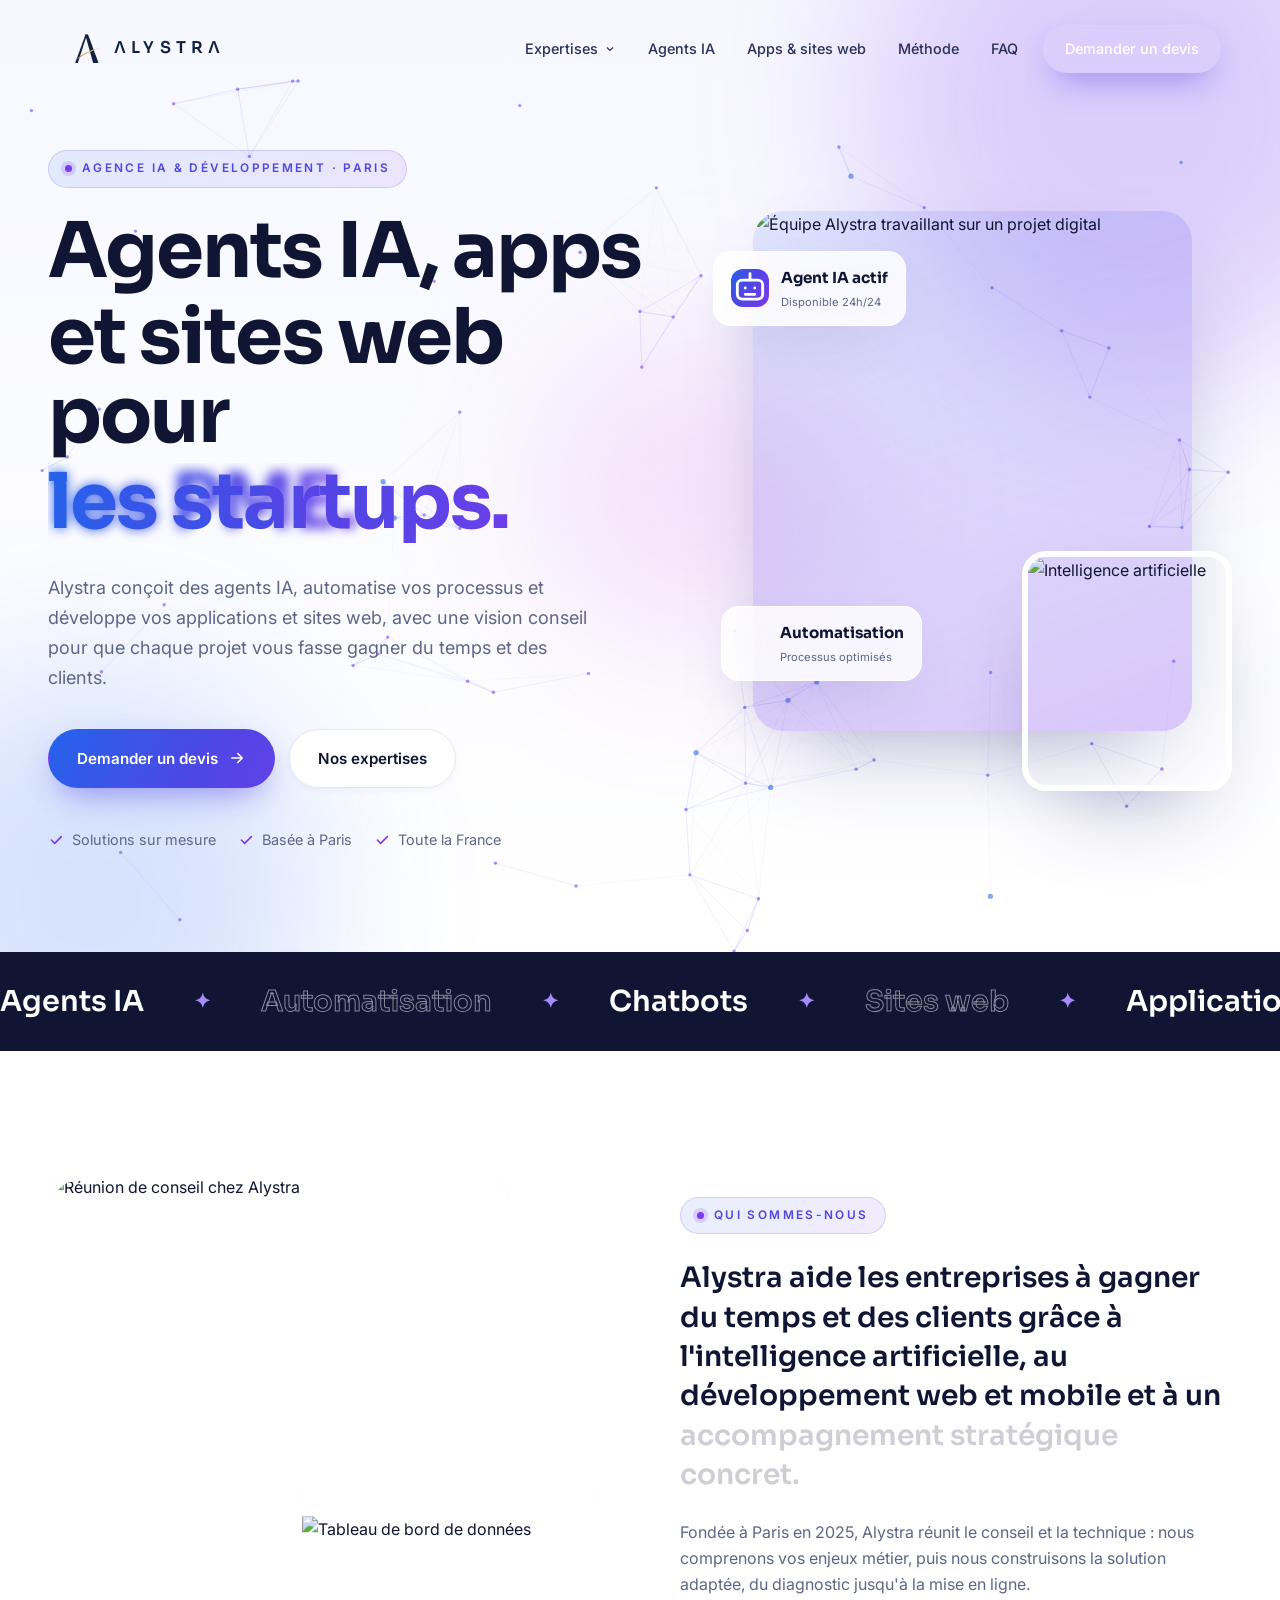
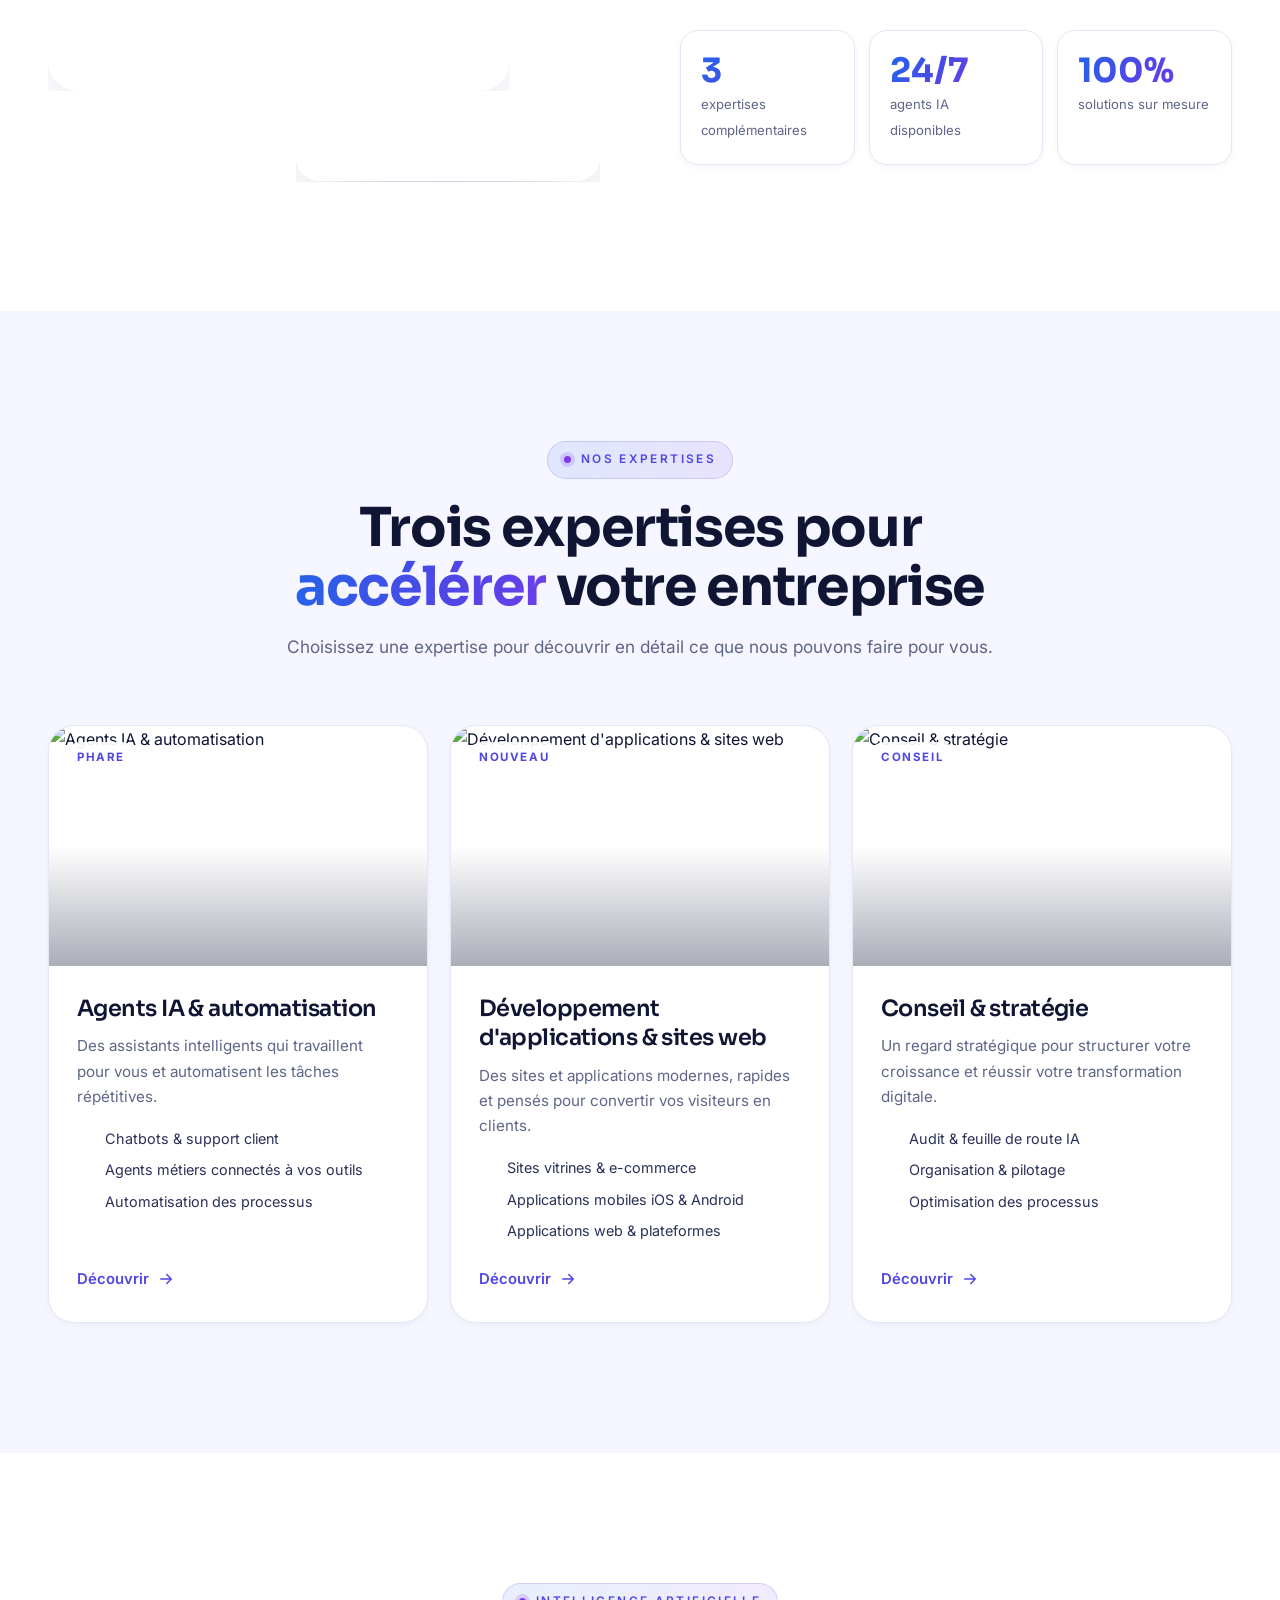
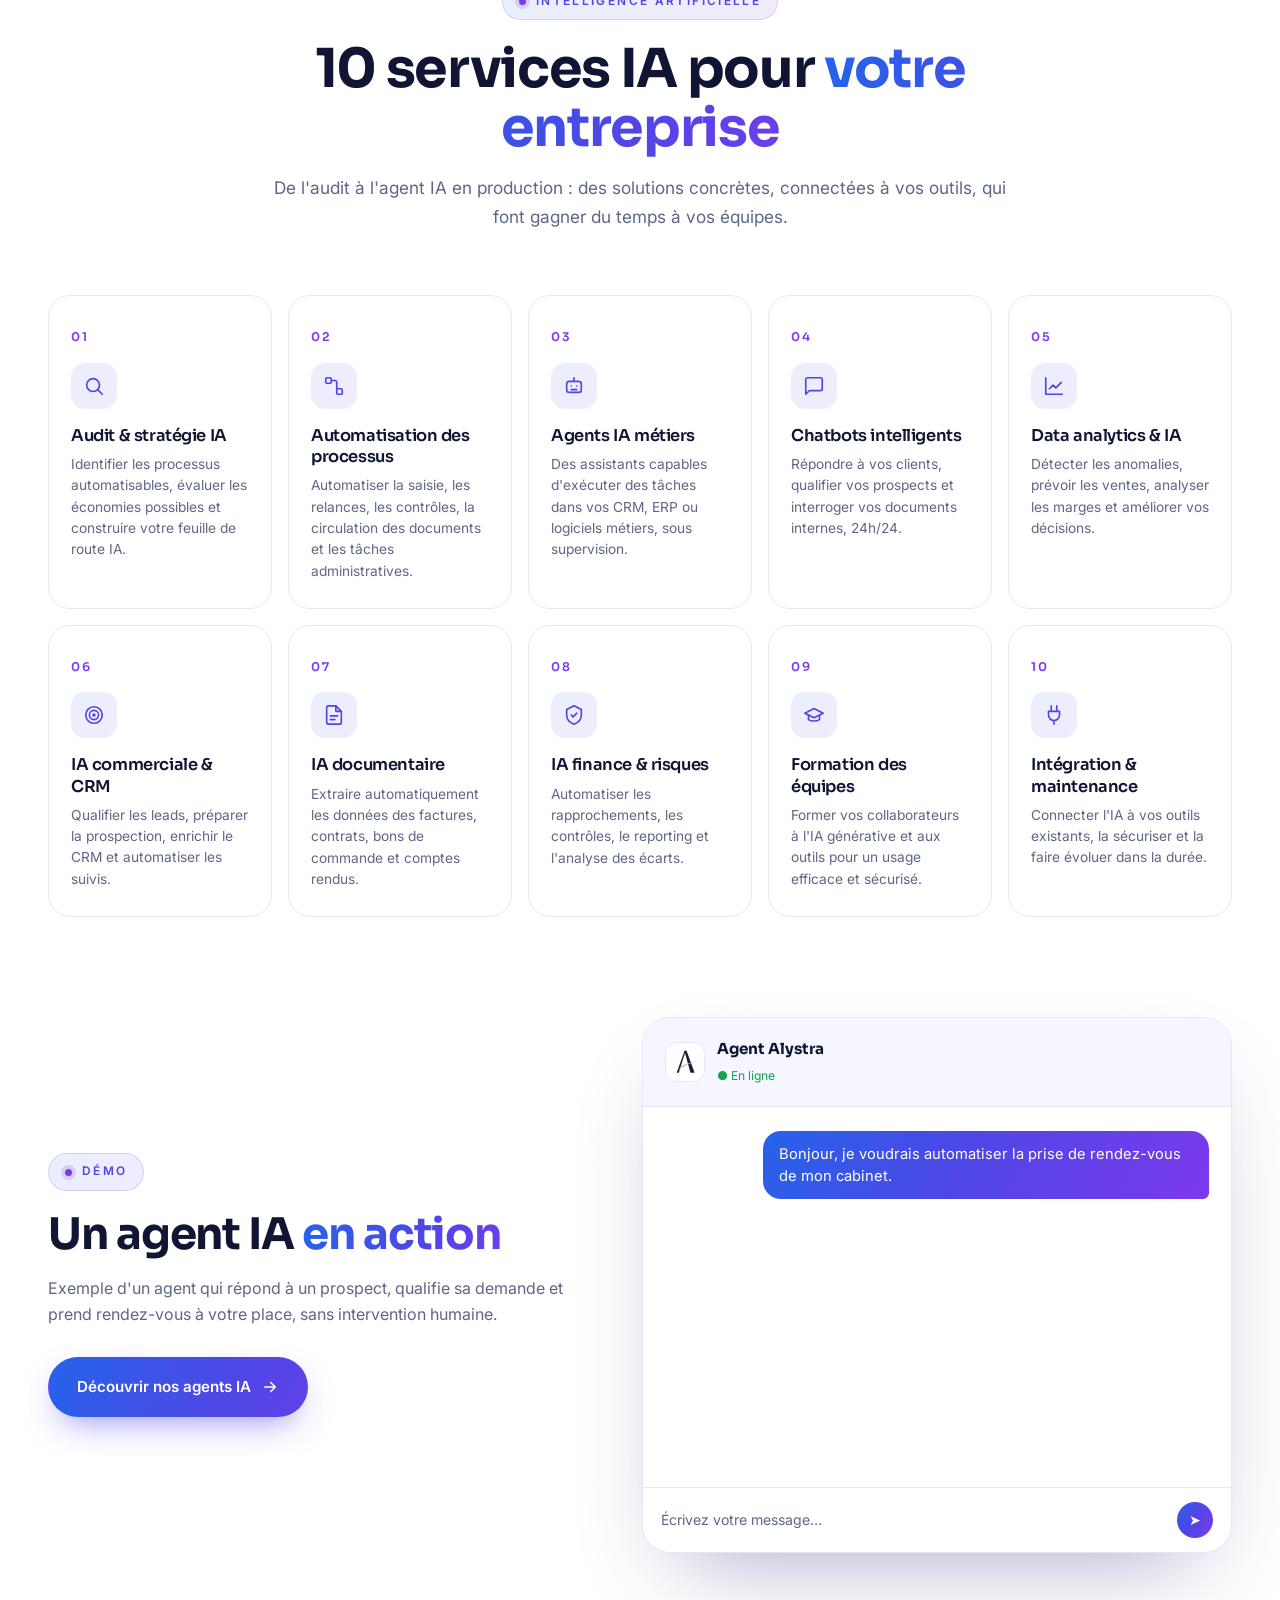
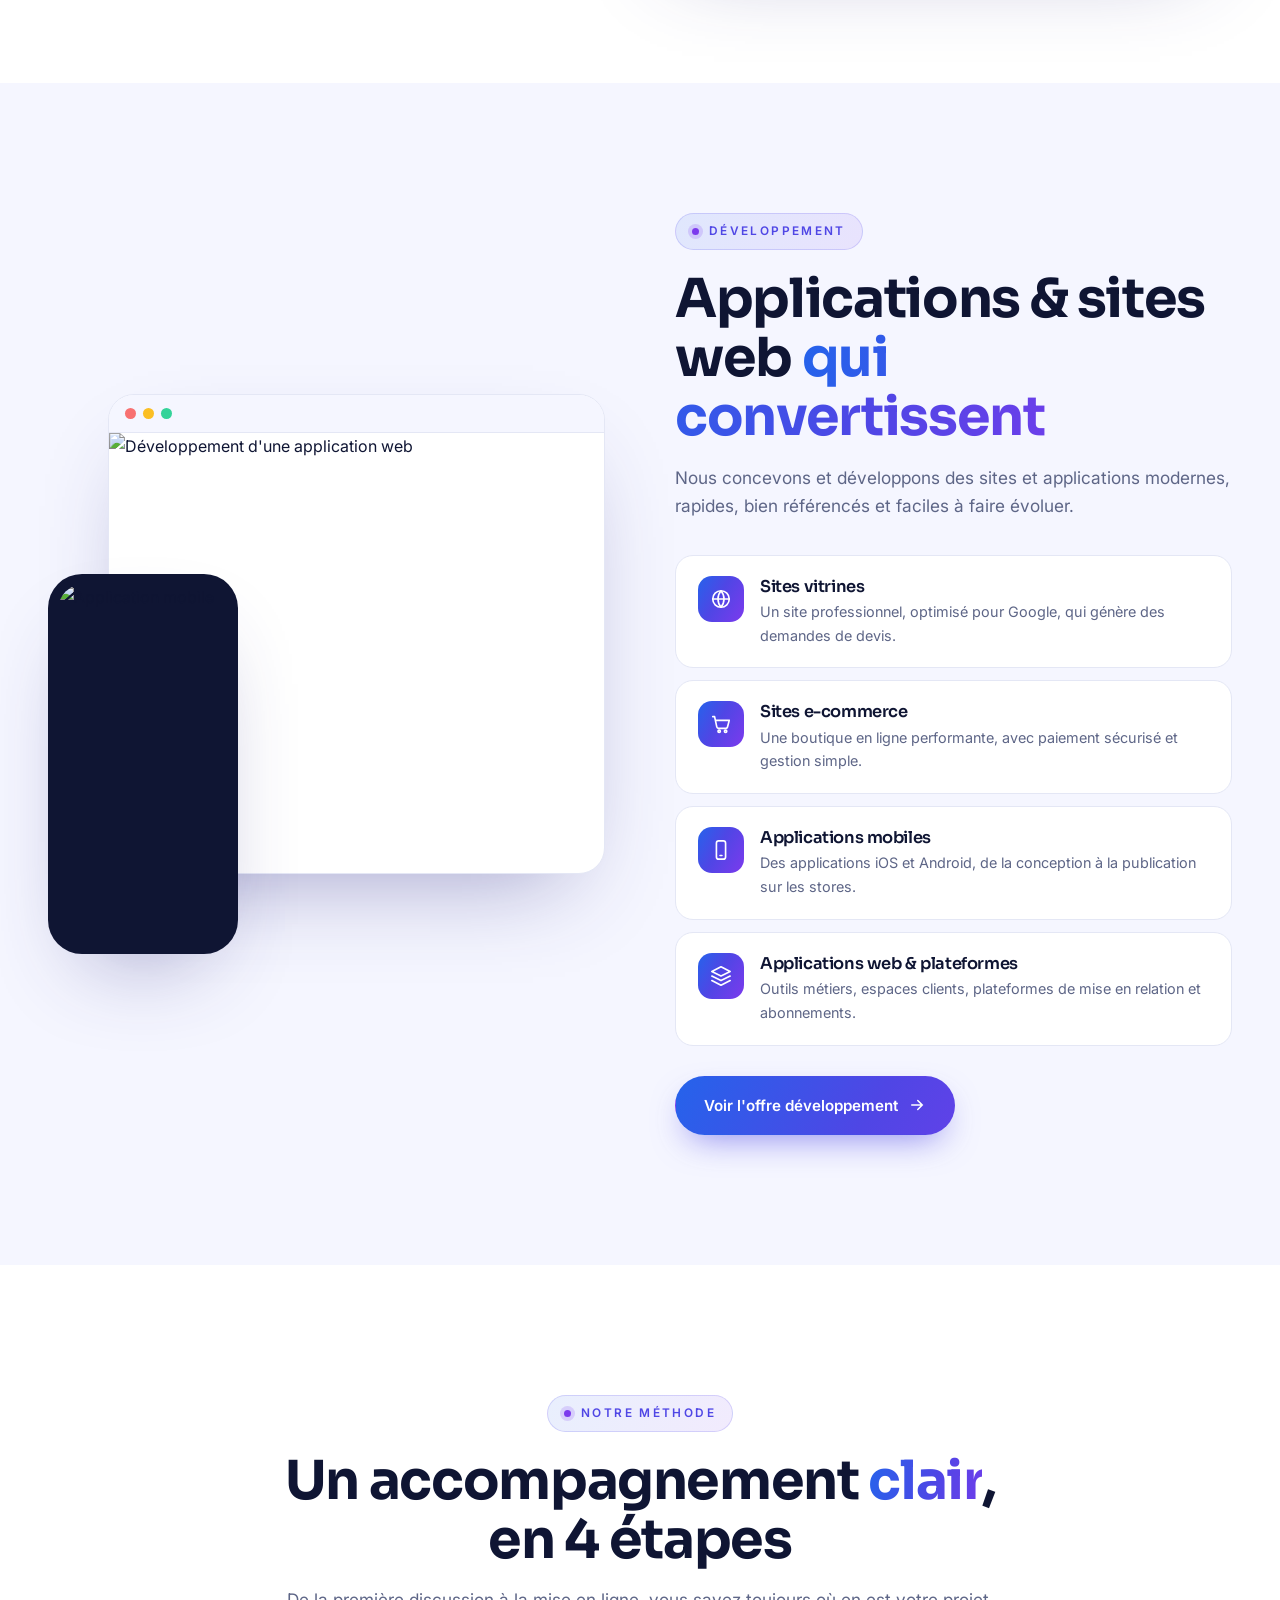
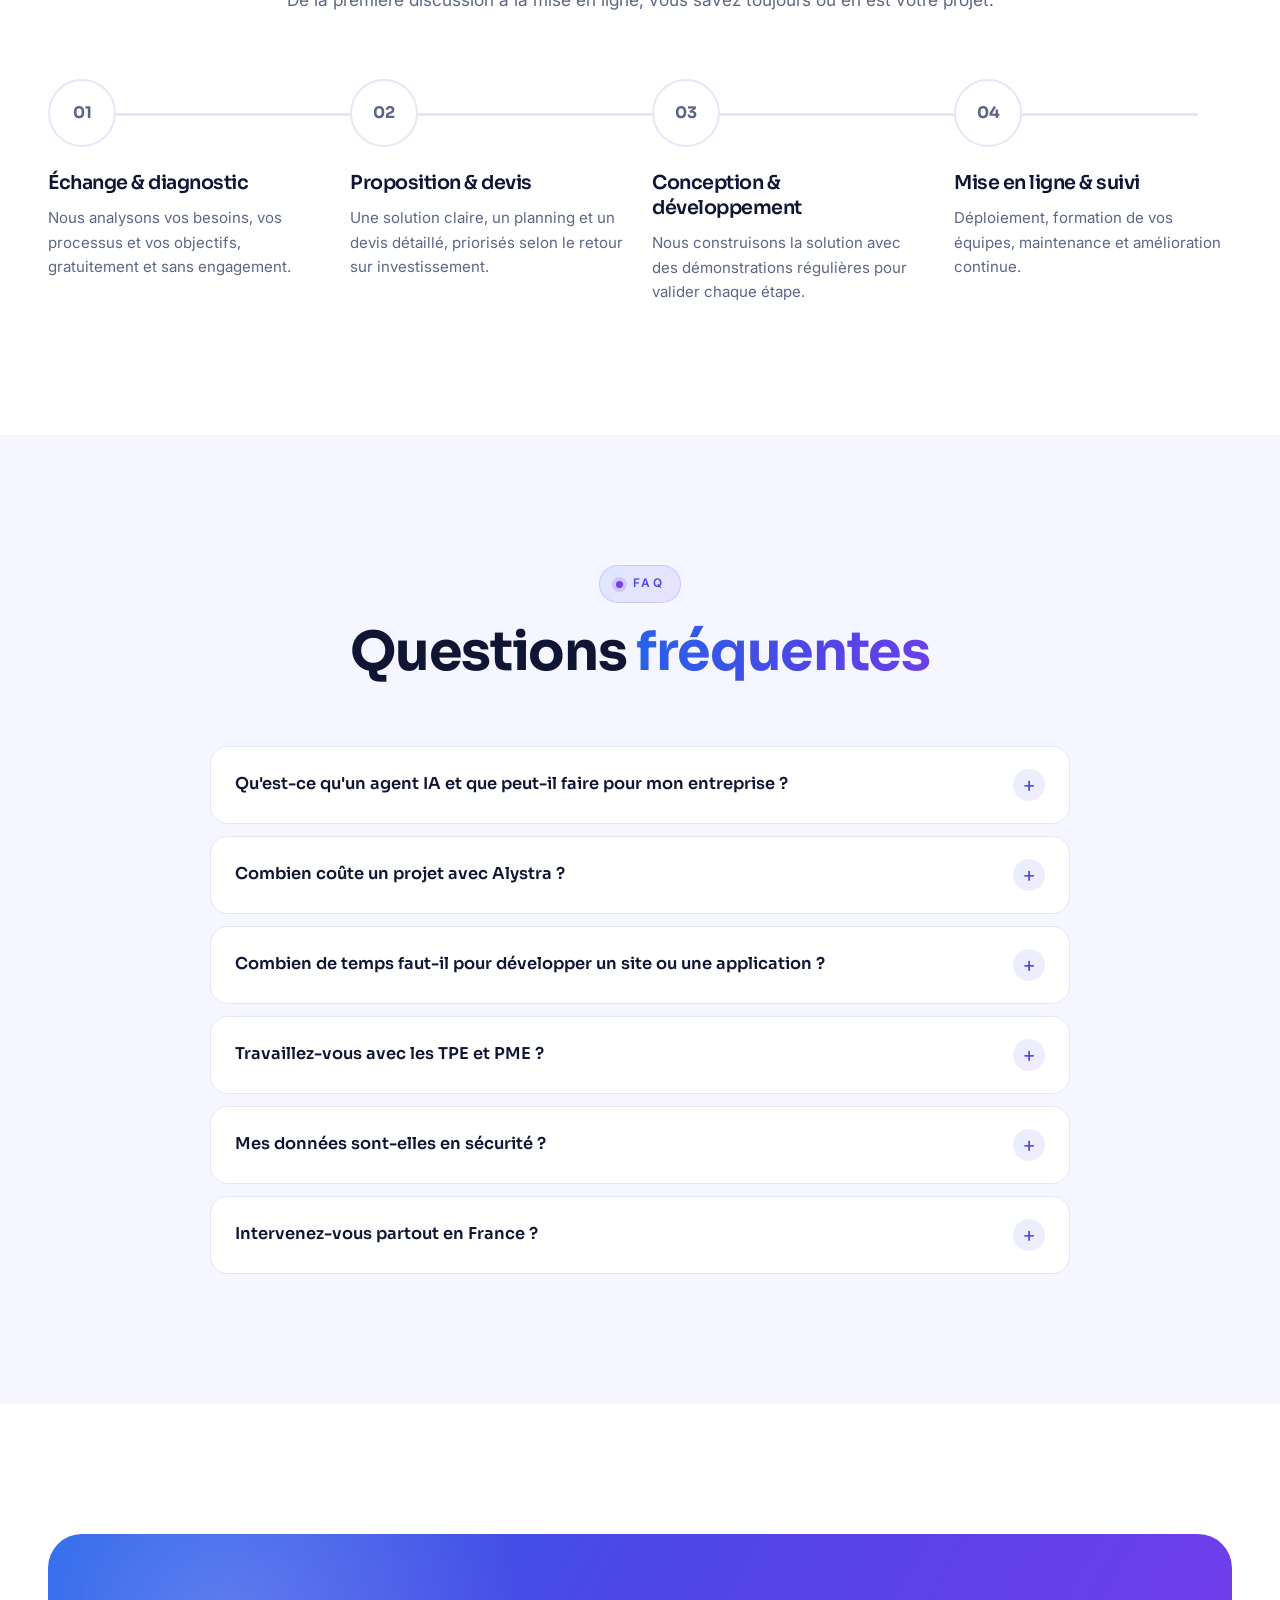
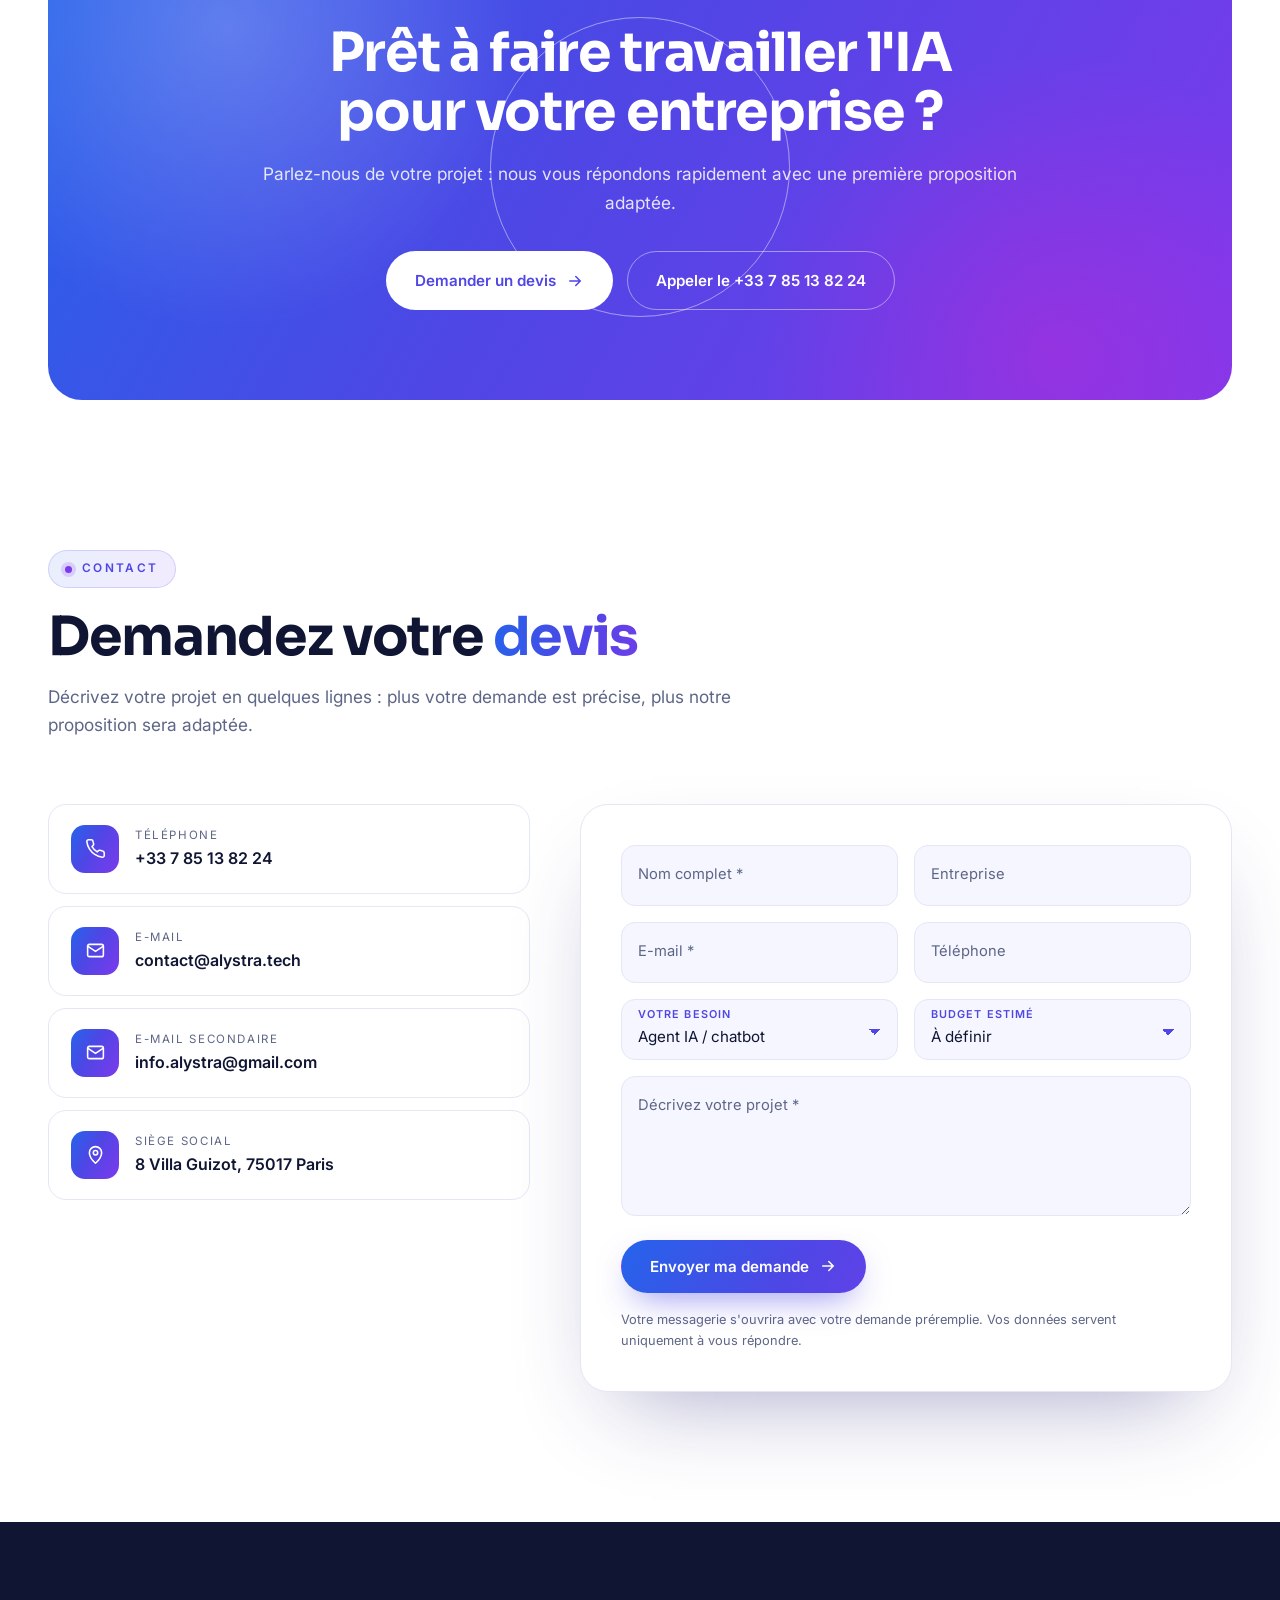
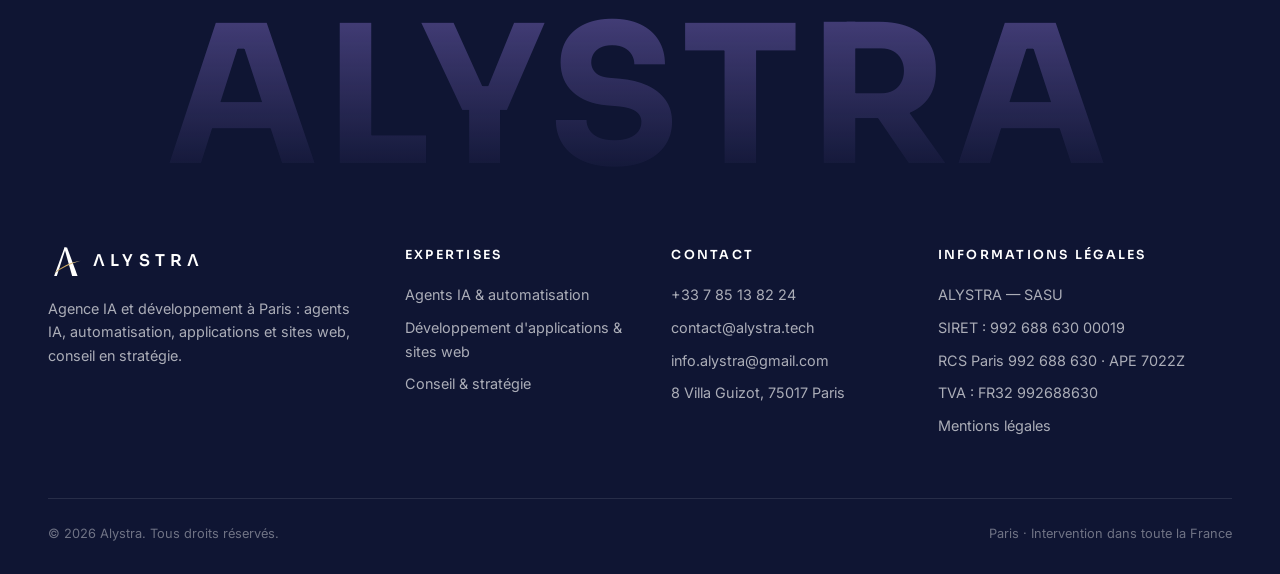
==== index.html @ 80f06bc8 "Nouveau design blanc bleu/violet, pages expertises et SEO - Thème clair bleu/violet, menu mobile cor" ====
<!DOCTYPE html>
<html lang="fr">
<head>
  <meta charset="UTF-8" />
  <meta name="viewport" content="width=device-width, initial-scale=1.0" />
  <title>Alystra — Agence IA, automatisation, applications & sites web à Paris</title>
  <meta name="description" content="Alystra conçoit des agents IA, automatise vos processus et développe vos applications mobiles et sites web. Agence basée à Paris, intervention dans toute la France. Demandez votre devis." />
  <link rel="canonical" href="https://alystra.tech/" />
  <meta property="og:title" content="Alystra — Agence IA, automatisation, applications & sites web à Paris" />
  <meta property="og:description" content="Alystra conçoit des agents IA, automatise vos processus et développe vos applications mobiles et sites web. Agence basée à Paris, intervention dans toute la France. Demandez votre devis." />
  <meta property="og:type" content="website" />
  <meta property="og:url" content="https://alystra.tech/" />
  <meta property="og:image" content="https://alystra.tech/assets/logo-original.png" />
  <meta property="og:locale" content="fr_FR" />
  <meta name="theme-color" content="#4f46e5" />
  <link rel="icon" type="image/svg+xml" href="assets/logo-mark.svg" />
  <link rel="preconnect" href="https://fonts.googleapis.com" />
  <link rel="preconnect" href="https://fonts.gstatic.com" crossorigin />
  <link href="https://fonts.googleapis.com/css2?family=Inter:wght@400;500;600;700&family=Sora:wght@400;500;600;700&display=swap" rel="stylesheet" />
  <link rel="stylesheet" href="styles.css?v=2" />
  <script type="application/ld+json">
  {"@context":"https://schema.org","@type":"ProfessionalService","name":"Alystra","legalName":"ALYSTRA SASU","url":"https://alystra.tech","logo":"https://alystra.tech/assets/logo-original.png","image":"https://alystra.tech/assets/logo-original.png","email":"contact@alystra.tech","telephone":"+33785138224","vatID":"FR32992688630","address":{"@type":"PostalAddress","streetAddress":"8 Villa Guizot","postalCode":"75017","addressLocality":"Paris","addressCountry":"FR"},"areaServed":"FR","knowsAbout":["Agents IA","Automatisation des processus","Chatbots","Développement d'applications mobiles","Création de sites web","Conseil en stratégie"]}
  </script>
  <script type="application/ld+json">{"@context": "https://schema.org", "@type": "FAQPage", "mainEntity": [{"@type": "Question", "name": "Qu'est-ce qu'un agent IA et que peut-il faire pour mon entreprise ?", "acceptedAnswer": {"@type": "Answer", "text": "Un agent IA est un assistant intelligent connecté à vos outils (site, messagerie, CRM, logiciels métiers). Il peut répondre à vos clients, qualifier des prospects, prendre des rendez-vous, traiter des documents ou automatiser des tâches répétitives, 24h/24."}}, {"@type": "Question", "name": "Combien coûte un projet avec Alystra ?", "acceptedAnswer": {"@type": "Answer", "text": "Chaque projet est chiffré sur mesure selon vos besoins. Après un premier échange pour comprendre votre activité, nous vous remettons un devis détaillé et transparent."}}, {"@type": "Question", "name": "Combien de temps faut-il pour développer un site ou une application ?", "acceptedAnswer": {"@type": "Answer", "text": "Cela dépend du périmètre : un site vitrine se réalise généralement en quelques semaines, une application ou un agent IA sur mesure demande plus de temps. Nous vous donnons un planning précis dès le devis."}}, {"@type": "Question", "name": "Travaillez-vous avec les TPE et PME ?", "acceptedAnswer": {"@type": "Answer", "text": "Oui. Nous accompagnons aussi bien les indépendants, TPE et PME que les organisations plus grandes, avec des solutions adaptées à votre taille et à votre budget."}}, {"@type": "Question", "name": "Mes données sont-elles en sécurité ?", "acceptedAnswer": {"@type": "Answer", "text": "Nous concevons des solutions respectueuses du RGPD, avec un accès limité aux données nécessaires et des outils choisis pour leur fiabilité."}}, {"@type": "Question", "name": "Intervenez-vous partout en France ?", "acceptedAnswer": {"@type": "Answer", "text": "Oui. Basée à Paris, Alystra accompagne ses clients dans toute la France, à distance ou sur place."}}]}</script>
</head>
<body>
  <svg width="0" height="0" style="position:absolute" aria-hidden="true">
    <defs>
      <linearGradient id="goldGrad" x1="0" y1="1" x2="1" y2="0"><stop offset="0" stop-color="#a8823e"/><stop offset=".55" stop-color="#d6b26a"/><stop offset="1" stop-color="#e9cf95"/></linearGradient>
      <symbol id="mark" viewBox="0 0 200 200">
        <path d="M97 14 L106 14 L52 182 L36 182 Z" fill="currentColor"/>
        <path d="M95 14 L112 14 L174 182 L142 182 Z" fill="currentColor"/>
        <path d="M34 168 Q 92 108 192 92 Q 112 114 34 168 Z" fill="url(#goldGrad)"/>
      </symbol>
    </defs>
  </svg>
  <div class="loader" id="loader" aria-hidden="true">
    <svg viewBox="0 0 200 200">
      <path class="l1" d="M97 14 L106 14 L52 182 L36 182 Z"/>
      <path class="l2" d="M95 14 L112 14 L174 182 L142 182 Z"/>
      <path class="l3" d="M34 168 Q 92 108 192 92 Q 112 114 34 168 Z" fill="url(#goldGrad)"/>
    </svg>
  </div>
  <div class="progress" id="progress"></div>
  <div class="cursor-glow" id="glow"></div>

  <header class="header" id="header">
    <div class="container">
      <div class="header-inner">
        <a href="index.html" class="brand" aria-label="Alystra — accueil">
          <svg><use href="#mark"/></svg>
          <span class="wordmark">ΛLYSTRΛ</span>
        </a>
        <nav class="nav" aria-label="Navigation principale">
          <div class="dd">
            <button type="button" aria-haspopup="true">Expertises <svg width="12" height="12" viewBox="0 0 24 24" fill="none" stroke="currentColor" stroke-width="2.4"><path d="M6 9l6 6 6-6"/></svg></button>
            <div class="dd-menu">
              <a href="agents-ia.html"><span class="ic"><svg viewBox="0 0 24 24" fill="none" stroke="currentColor" stroke-width="1.8" stroke-linecap="round" stroke-linejoin="round"><rect x="4" y="7" width="16" height="12" rx="3"/><path d="M12 3v4M9 12h.01M15 12h.01M9 16h6"/></svg></span><span><b>Agents IA & automatisation</b><small>Chatbots, agents métiers, automatisation des processus</small></span></a>
              <a href="developpement-web-mobile.html"><span class="ic"><svg viewBox="0 0 24 24" fill="none" stroke="currentColor" stroke-width="1.8" stroke-linecap="round" stroke-linejoin="round"><path d="M8 9l-4 3 4 3M16 9l4 3-4 3M14 5l-4 14"/></svg></span><span><b>Développement d'applications & sites web</b><small>Sites vitrines, e-commerce, applications mobiles et web</small></span></a>
              <a href="conseil-strategie.html"><span class="ic"><svg viewBox="0 0 24 24" fill="none" stroke="currentColor" stroke-width="1.8" stroke-linecap="round" stroke-linejoin="round"><circle cx="12" cy="12" r="9"/><path d="M15.5 8.5l-2 5-5 2 2-5z"/></svg></span><span><b>Conseil & stratégie</b><small>Audit, feuille de route IA, organisation et pilotage</small></span></a>
            </div>
          </div>
          <a href="agents-ia.html">Agents IA</a>
          <a href="developpement-web-mobile.html">Apps & sites web</a>
          <a href="#methode">Méthode</a>
          <a href="#faq">FAQ</a>
          <a href="#contact" class="btn btn-primary magnetic">Demander un devis</a>
        </nav>
        <button class="burger" id="burger" aria-label="Ouvrir le menu" aria-expanded="false" aria-controls="mmenu"><span></span><span></span></button>
      </div>
    </div>
  </header>

  <div class="mmenu" id="mmenu">
    <a href="index.html">Accueil</a>
    <a href="#expertises">Expertises</a>
    <a class="sub" href="agents-ia.html">Agents IA & automatisation</a>
    <a class="sub" href="developpement-web-mobile.html">Développement d'applications & sites web</a>
    <a class="sub" href="conseil-strategie.html">Conseil & stratégie</a>
    <a href="#methode">Méthode</a>
    <a href="#faq">FAQ</a>
    <a href="#contact" class="btn btn-primary">Demander un devis <svg width="18" height="18" viewBox="0 0 24 24" fill="none" stroke="currentColor" stroke-width="2" stroke-linecap="round"><path d="M5 12h14M13 6l6 6-6 6"/></svg></a>
    <div class="m-contact"><a href="tel:+33785138224">+33 7 85 13 82 24</a><a href="mailto:contact@alystra.tech">contact@alystra.tech</a></div>
  </div>

  <main>
    <section class="hero" id="accueil">
      <canvas id="net" aria-hidden="true"></canvas>
      <div class="blob b1"></div><div class="blob b2"></div><div class="blob b3"></div>
      <div class="container hero-grid">
        <div>
          <span class="eyebrow fade-up"><i></i> Agence IA & développement · Paris</span>
          <h1>
            <span class="line"><span>Agents IA, apps</span></span>
            <span class="line"><span>et sites web pour</span></span>
            <span class="line"><span class="rotator" id="rotator">
              <span class="grad on">les PME.</span>
              <span class="grad">les startups.</span>
              <span class="grad">les commerces.</span>
              <span class="grad">les cabinets.</span>
            </span></span>
          </h1>
          <p class="lead fade-up d1">Alystra conçoit des agents IA, automatise vos processus et développe vos applications et sites web, avec une vision conseil pour que chaque projet vous fasse gagner du temps et des clients.</p>
          <div class="hero-cta fade-up d2">
            <a href="#contact" class="btn btn-primary magnetic">Demander un devis <svg width="18" height="18" viewBox="0 0 24 24" fill="none" stroke="currentColor" stroke-width="2" stroke-linecap="round"><path d="M5 12h14M13 6l6 6-6 6"/></svg></a>
            <a href="#expertises" class="btn btn-ghost magnetic">Nos expertises</a>
          </div>
          <div class="hero-points fade-up d3">
            <span><svg width="16" height="16" viewBox="0 0 24 24" fill="none" stroke="currentColor" stroke-width="2.4" stroke-linecap="round" stroke-linejoin="round"><path d="M5 12l5 5L20 7"/></svg> Solutions sur mesure</span>
            <span><svg width="16" height="16" viewBox="0 0 24 24" fill="none" stroke="currentColor" stroke-width="2.4" stroke-linecap="round" stroke-linejoin="round"><path d="M5 12l5 5L20 7"/></svg> Basée à Paris</span>
            <span><svg width="16" height="16" viewBox="0 0 24 24" fill="none" stroke="currentColor" stroke-width="2.4" stroke-linecap="round" stroke-linejoin="round"><path d="M5 12l5 5L20 7"/></svg> Toute la France</span>
          </div>
        </div>
        <div class="hero-visual fade-up d2" id="heroVisual">
          <div class="hv-main" data-depth="12"><img src="https://images.unsplash.com/photo-1522071820081-009f0129c71c?auto=format&fit=crop&w=1100&q=80" alt="Équipe Alystra travaillant sur un projet digital" /></div>
          <div class="hv-second" data-depth="-22"><img src="https://images.unsplash.com/photo-1677442136019-21780ecad995?auto=format&fit=crop&w=600&q=80" alt="Intelligence artificielle" /></div>
          <div class="chip c1" data-depth="-30"><div class="ic"><svg viewBox="0 0 24 24" fill="none" stroke="currentColor" stroke-width="1.8" stroke-linecap="round" stroke-linejoin="round"><rect x="4" y="7" width="16" height="12" rx="3"/><path d="M12 3v4M9 12h.01M15 12h.01M9 16h6"/></svg></div><div><b>Agent IA actif</b><small>Disponible 24h/24</small></div></div>
          <div class="chip c2" data-depth="26"><div class="bars"><i></i><i></i><i></i><i></i></div><div><b>Automatisation</b><small>Processus optimisés</small></div></div>
        </div>
      </div>
    </section>

    <div class="marquee" aria-hidden="true">
      <div class="marquee-track">
        <span>Agents IA</span><span>Automatisation</span><span>Chatbots</span><span>Sites web</span><span>Applications mobiles</span><span>Data & IA</span><span>CRM</span><span>Conseil</span><span>Agents IA</span><span>Automatisation</span><span>Chatbots</span><span>Sites web</span><span>Applications mobiles</span><span>Data & IA</span><span>CRM</span><span>Conseil</span>
      </div>
    </div>

    <section class="block" id="apropos">
      <div class="container about-grid">
        <div class="about-media">
          <div class="m1 reveal-img"><img data-parallax="0.08" src="https://images.unsplash.com/photo-1556761175-5973dc0f32e7?auto=format&fit=crop&w=1100&q=80" alt="Réunion de conseil chez Alystra" loading="lazy" /></div>
          <div class="m2 reveal-img"><img data-parallax="-0.06" src="https://images.unsplash.com/photo-1460925895917-afdab827c52f?auto=format&fit=crop&w=800&q=80" alt="Tableau de bord de données" loading="lazy" /></div>
        </div>
        <div class="about-text">
          <span class="eyebrow reveal"><i></i> Qui sommes-nous</span>
          <p class="big split" id="splitText">Alystra aide les entreprises à gagner du temps et des clients grâce à l'intelligence artificielle, au développement web et mobile et à un accompagnement stratégique concret.</p>
          <p class="muted reveal">Fondée à Paris en 2025, Alystra réunit le conseil et la technique : nous comprenons vos enjeux métier, puis nous construisons la solution adaptée, du diagnostic jusqu'à la mise en ligne.</p>
          <div class="stats reveal">
            <div class="stat"><b><span class="count" data-to="3">3</span></b><small>expertises complémentaires</small></div>
            <div class="stat"><b><span class="count" data-to="24">24</span>/7</b><small>agents IA disponibles</small></div>
            <div class="stat"><b><span class="count" data-to="100">100</span>%</b><small>solutions sur mesure</small></div>
          </div>
        </div>
      </div>
    </section>

    <section class="block alt" id="expertises">
      <div class="container">
        <div class="head center reveal">
          <span class="eyebrow"><i></i> Nos expertises</span>
          <h2>Trois expertises pour <span class="grad">accélérer</span> votre entreprise</h2>
          <p>Choisissez une expertise pour découvrir en détail ce que nous pouvons faire pour vous.</p>
        </div>
        <div class="pillars">
          <a href="agents-ia.html" class="pillar tilt reveal">
            <div class="ph"><span class="tag">Phare</span><img src="https://images.unsplash.com/photo-1677442136019-21780ecad995?auto=format&fit=crop&w=900&q=80" alt="Agents IA & automatisation" loading="lazy" /></div>
            <div class="body">
              <h3>Agents IA & automatisation</h3>
              <p>Des assistants intelligents qui travaillent pour vous et automatisent les tâches répétitives.</p>
              <ul><li>Chatbots & support client</li><li>Agents métiers connectés à vos outils</li><li>Automatisation des processus</li></ul>
              <span class="more">Découvrir <svg width="18" height="18" viewBox="0 0 24 24" fill="none" stroke="currentColor" stroke-width="2" stroke-linecap="round"><path d="M5 12h14M13 6l6 6-6 6"/></svg></span>
            </div>
          </a>
          <a href="developpement-web-mobile.html" class="pillar tilt reveal">
            <div class="ph"><span class="tag">Nouveau</span><img src="https://images.unsplash.com/photo-1551434678-e076c223a692?auto=format&fit=crop&w=900&q=80" alt="Développement d'applications & sites web" loading="lazy" /></div>
            <div class="body">
              <h3>Développement d'applications & sites web</h3>
              <p>Des sites et applications modernes, rapides et pensés pour convertir vos visiteurs en clients.</p>
              <ul><li>Sites vitrines & e-commerce</li><li>Applications mobiles iOS & Android</li><li>Applications web & plateformes</li></ul>
              <span class="more">Découvrir <svg width="18" height="18" viewBox="0 0 24 24" fill="none" stroke="currentColor" stroke-width="2" stroke-linecap="round"><path d="M5 12h14M13 6l6 6-6 6"/></svg></span>
            </div>
          </a>
          <a href="conseil-strategie.html" class="pillar tilt reveal">
            <div class="ph"><span class="tag">Conseil</span><img src="https://images.unsplash.com/photo-1517245386807-bb43f82c33c4?auto=format&fit=crop&w=900&q=80" alt="Conseil & stratégie" loading="lazy" /></div>
            <div class="body">
              <h3>Conseil & stratégie</h3>
              <p>Un regard stratégique pour structurer votre croissance et réussir votre transformation digitale.</p>
              <ul><li>Audit & feuille de route IA</li><li>Organisation & pilotage</li><li>Optimisation des processus</li></ul>
              <span class="more">Découvrir <svg width="18" height="18" viewBox="0 0 24 24" fill="none" stroke="currentColor" stroke-width="2" stroke-linecap="round"><path d="M5 12h14M13 6l6 6-6 6"/></svg></span>
            </div>
          </a>
        </div>
      </div>
    </section>

    <section class="block" id="agents-ia">
      <div class="container">
        <div class="head center reveal">
          <span class="eyebrow"><i></i> Intelligence artificielle</span>
          <h2>10 services IA pour <span class="grad">votre entreprise</span></h2>
          <p>De l'audit à l'agent IA en production : des solutions concrètes, connectées à vos outils, qui font gagner du temps à vos équipes.</p>
        </div>
        <div class="ai-grid">
          <article class="ai-card reveal"><span class="n">01</span><div class="ic"><svg viewBox="0 0 24 24" fill="none" stroke="currentColor" stroke-width="1.8" stroke-linecap="round" stroke-linejoin="round"><circle cx="11" cy="11" r="7"/><path d="M21 21l-4.3-4.3"/></svg></div><h3>Audit & stratégie IA</h3><p>Identifier les processus automatisables, évaluer les économies possibles et construire votre feuille de route IA.</p></article>
          <article class="ai-card reveal"><span class="n">02</span><div class="ic"><svg viewBox="0 0 24 24" fill="none" stroke="currentColor" stroke-width="1.8" stroke-linecap="round" stroke-linejoin="round"><rect x="3" y="3" width="6" height="6" rx="1.5"/><rect x="15" y="15" width="6" height="6" rx="1.5"/><path d="M9 6h4a2 2 0 012 2v7"/></svg></div><h3>Automatisation des processus</h3><p>Automatiser la saisie, les relances, les contrôles, la circulation des documents et les tâches administratives.</p></article>
          <article class="ai-card reveal"><span class="n">03</span><div class="ic"><svg viewBox="0 0 24 24" fill="none" stroke="currentColor" stroke-width="1.8" stroke-linecap="round" stroke-linejoin="round"><rect x="4" y="7" width="16" height="12" rx="3"/><path d="M12 3v4M9 12h.01M15 12h.01M9 16h6"/></svg></div><h3>Agents IA métiers</h3><p>Des assistants capables d'exécuter des tâches dans vos CRM, ERP ou logiciels métiers, sous supervision.</p></article>
          <article class="ai-card reveal"><span class="n">04</span><div class="ic"><svg viewBox="0 0 24 24" fill="none" stroke="currentColor" stroke-width="1.8" stroke-linecap="round" stroke-linejoin="round"><path d="M21 15a2 2 0 01-2 2H7l-4 4V5a2 2 0 012-2h14a2 2 0 012 2z"/></svg></div><h3>Chatbots intelligents</h3><p>Répondre à vos clients, qualifier vos prospects et interroger vos documents internes, 24h/24.</p></article>
          <article class="ai-card reveal"><span class="n">05</span><div class="ic"><svg viewBox="0 0 24 24" fill="none" stroke="currentColor" stroke-width="1.8" stroke-linecap="round" stroke-linejoin="round"><path d="M3 3v18h18"/><path d="M7 15l4-4 3 3 6-6"/></svg></div><h3>Data analytics & IA</h3><p>Détecter les anomalies, prévoir les ventes, analyser les marges et améliorer vos décisions.</p></article>
          <article class="ai-card reveal"><span class="n">06</span><div class="ic"><svg viewBox="0 0 24 24" fill="none" stroke="currentColor" stroke-width="1.8" stroke-linecap="round" stroke-linejoin="round"><circle cx="12" cy="12" r="9"/><circle cx="12" cy="12" r="5"/><circle cx="12" cy="12" r="1"/></svg></div><h3>IA commerciale & CRM</h3><p>Qualifier les leads, préparer la prospection, enrichir le CRM et automatiser les suivis.</p></article>
          <article class="ai-card reveal"><span class="n">07</span><div class="ic"><svg viewBox="0 0 24 24" fill="none" stroke="currentColor" stroke-width="1.8" stroke-linecap="round" stroke-linejoin="round"><path d="M14 2H6a2 2 0 00-2 2v16a2 2 0 002 2h12a2 2 0 002-2V8z"/><path d="M14 2v6h6M8 13h8M8 17h5"/></svg></div><h3>IA documentaire</h3><p>Extraire automatiquement les données des factures, contrats, bons de commande et comptes rendus.</p></article>
          <article class="ai-card reveal"><span class="n">08</span><div class="ic"><svg viewBox="0 0 24 24" fill="none" stroke="currentColor" stroke-width="1.8" stroke-linecap="round" stroke-linejoin="round"><path d="M12 2l8 4v6c0 5-3.5 8.5-8 10-4.5-1.5-8-5-8-10V6z"/><path d="M9 12l2 2 4-4"/></svg></div><h3>IA finance & risques</h3><p>Automatiser les rapprochements, les contrôles, le reporting et l'analyse des écarts.</p></article>
          <article class="ai-card reveal"><span class="n">09</span><div class="ic"><svg viewBox="0 0 24 24" fill="none" stroke="currentColor" stroke-width="1.8" stroke-linecap="round" stroke-linejoin="round"><path d="M22 10L12 5 2 10l10 5 10-5z"/><path d="M6 12v5c3 2 9 2 12 0v-5"/></svg></div><h3>Formation des équipes</h3><p>Former vos collaborateurs à l'IA générative et aux outils pour un usage efficace et sécurisé.</p></article>
          <article class="ai-card reveal"><span class="n">10</span><div class="ic"><svg viewBox="0 0 24 24" fill="none" stroke="currentColor" stroke-width="1.8" stroke-linecap="round" stroke-linejoin="round"><path d="M9 2v6M15 2v6M6 8h12v4a6 6 0 01-12 0zM12 18v4"/></svg></div><h3>Intégration & maintenance</h3><p>Connecter l'IA à vos outils existants, la sécuriser et la faire évoluer dans la durée.</p></article>
        </div>

        <div class="demo">
          <div class="reveal">
            <span class="eyebrow"><i></i> Démo</span>
            <h2 style="margin:20px 0 16px;font-size:clamp(1.8rem,3.4vw,2.8rem)">Un agent IA <span class="grad">en action</span></h2>
            <p style="color:var(--muted);margin-bottom:30px">Exemple d'un agent qui répond à un prospect, qualifie sa demande et prend rendez-vous à votre place, sans intervention humaine.</p>
            <div class="hero-cta">
              <a href="agents-ia.html" class="btn btn-primary magnetic">Découvrir nos agents IA <svg width="18" height="18" viewBox="0 0 24 24" fill="none" stroke="currentColor" stroke-width="2" stroke-linecap="round"><path d="M5 12h14M13 6l6 6-6 6"/></svg></a>
            </div>
          </div>
          <div class="chat reveal" aria-label="Exemple de conversation avec un agent IA">
            <div class="chat-top">
              <div class="av"><svg viewBox="0 0 200 200"><use href="#mark"/></svg></div>
              <div><strong>Agent Alystra</strong><small>● En ligne</small></div>
            </div>
            <div class="chat-body" id="chat"></div>
            <div class="chat-input"><span>Écrivez votre message…</span><i>➤</i></div>
          </div>
        </div>
      </div>
    </section>

    <section class="block alt" id="developpement">
      <div class="container split-grid">
        <div class="device reveal">
          <div class="screen"><div class="bar"><i></i><i></i><i></i></div><img src="https://images.unsplash.com/photo-1460925895917-afdab827c52f?auto=format&fit=crop&w=1000&q=80" alt="Développement d'une application web" loading="lazy" /></div>
          <div class="phone"><img src="https://images.unsplash.com/photo-1512941937669-90a1b58e7e9c?auto=format&fit=crop&w=500&q=80" alt="Application mobile" loading="lazy" /></div>
        </div>
        <div>
          <div class="head reveal" style="margin-bottom:0">
            <span class="eyebrow"><i></i> Développement</span>
            <h2>Applications & sites web <span class="grad">qui convertissent</span></h2>
            <p>Nous concevons et développons des sites et applications modernes, rapides, bien référencés et faciles à faire évoluer.</p>
          </div>
          <div class="offer-list">
            <div class="offer reveal"><div class="ic"><svg viewBox="0 0 24 24" fill="none" stroke="currentColor" stroke-width="1.8" stroke-linecap="round" stroke-linejoin="round"><circle cx="12" cy="12" r="9"/><path d="M3 12h18M12 3a14 14 0 010 18M12 3a14 14 0 000 18"/></svg></div><div><h3>Sites vitrines</h3><p>Un site professionnel, optimisé pour Google, qui génère des demandes de devis.</p></div></div>
            <div class="offer reveal"><div class="ic"><svg viewBox="0 0 24 24" fill="none" stroke="currentColor" stroke-width="1.8" stroke-linecap="round" stroke-linejoin="round"><path d="M3 4h2l2.4 11.2a2 2 0 002 1.6h7.7a2 2 0 002-1.5L21 8H6"/><circle cx="10" cy="20" r="1.3"/><circle cx="17" cy="20" r="1.3"/></svg></div><div><h3>Sites e-commerce</h3><p>Une boutique en ligne performante, avec paiement sécurisé et gestion simple.</p></div></div>
            <div class="offer reveal"><div class="ic"><svg viewBox="0 0 24 24" fill="none" stroke="currentColor" stroke-width="1.8" stroke-linecap="round" stroke-linejoin="round"><rect x="7" y="2" width="10" height="20" rx="2.5"/><path d="M11 18h2"/></svg></div><div><h3>Applications mobiles</h3><p>Des applications iOS et Android, de la conception à la publication sur les stores.</p></div></div>
            <div class="offer reveal"><div class="ic"><svg viewBox="0 0 24 24" fill="none" stroke="currentColor" stroke-width="1.8" stroke-linecap="round" stroke-linejoin="round"><path d="M12 2l10 5-10 5L2 7z"/><path d="M2 17l10 5 10-5M2 12l10 5 10-5"/></svg></div><div><h3>Applications web & plateformes</h3><p>Outils métiers, espaces clients, plateformes de mise en relation et abonnements.</p></div></div>
          </div>
          <a href="developpement-web-mobile.html" class="btn btn-primary magnetic reveal" style="margin-top:30px">Voir l'offre développement <svg width="18" height="18" viewBox="0 0 24 24" fill="none" stroke="currentColor" stroke-width="2" stroke-linecap="round"><path d="M5 12h14M13 6l6 6-6 6"/></svg></a>
        </div>
      </div>
    </section>

    <section class="block" id="methode">
      <div class="container">
        <div class="head center reveal">
          <span class="eyebrow"><i></i> Notre méthode</span>
          <h2>Un accompagnement <span class="grad">clair</span>, en 4 étapes</h2>
          <p>De la première discussion à la mise en ligne, vous savez toujours où en est votre projet.</p>
        </div>
        <div class="timeline" id="timeline">
          <div class="track"><div class="fill" id="fill"></div></div>
          <div class="step"><div class="dot">01</div><h3>Échange & diagnostic</h3><p>Nous analysons vos besoins, vos processus et vos objectifs, gratuitement et sans engagement.</p></div>
          <div class="step"><div class="dot">02</div><h3>Proposition & devis</h3><p>Une solution claire, un planning et un devis détaillé, priorisés selon le retour sur investissement.</p></div>
          <div class="step"><div class="dot">03</div><h3>Conception & développement</h3><p>Nous construisons la solution avec des démonstrations régulières pour valider chaque étape.</p></div>
          <div class="step"><div class="dot">04</div><h3>Mise en ligne & suivi</h3><p>Déploiement, formation de vos équipes, maintenance et amélioration continue.</p></div>
        </div>
      </div>
    </section>

    <section class="block alt" id="faq">
      <div class="container">
        <div class="head center reveal">
          <span class="eyebrow"><i></i> FAQ</span>
          <h2>Questions <span class="grad">fréquentes</span></h2>
        </div>
        <div class="faq">
          <details class="reveal"><summary>Qu'est-ce qu'un agent IA et que peut-il faire pour mon entreprise ?</summary><p>Un agent IA est un assistant intelligent connecté à vos outils (site, messagerie, CRM, logiciels métiers). Il peut répondre à vos clients, qualifier des prospects, prendre des rendez-vous, traiter des documents ou automatiser des tâches répétitives, 24h/24.</p></details>
          <details class="reveal"><summary>Combien coûte un projet avec Alystra ?</summary><p>Chaque projet est chiffré sur mesure selon vos besoins. Après un premier échange pour comprendre votre activité, nous vous remettons un devis détaillé et transparent.</p></details>
          <details class="reveal"><summary>Combien de temps faut-il pour développer un site ou une application ?</summary><p>Cela dépend du périmètre : un site vitrine se réalise généralement en quelques semaines, une application ou un agent IA sur mesure demande plus de temps. Nous vous donnons un planning précis dès le devis.</p></details>
          <details class="reveal"><summary>Travaillez-vous avec les TPE et PME ?</summary><p>Oui. Nous accompagnons aussi bien les indépendants, TPE et PME que les organisations plus grandes, avec des solutions adaptées à votre taille et à votre budget.</p></details>
          <details class="reveal"><summary>Mes données sont-elles en sécurité ?</summary><p>Nous concevons des solutions respectueuses du RGPD, avec un accès limité aux données nécessaires et des outils choisis pour leur fiabilité.</p></details>
          <details class="reveal"><summary>Intervenez-vous partout en France ?</summary><p>Oui. Basée à Paris, Alystra accompagne ses clients dans toute la France, à distance ou sur place.</p></details>
        </div>
      </div>
    </section>

    <div style="height:130px"></div>

    <section class="cta">
      <div class="container">
        <div class="cta-box reveal">
          <div class="rings" aria-hidden="true"><i></i><i></i><i></i></div>
          <div class="inner">
            <h2>Prêt à faire travailler l'IA <br/>pour votre entreprise ?</h2>
            <p>Parlez-nous de votre projet : nous vous répondons rapidement avec une première proposition adaptée.</p>
            <div class="btns">
              <a href="index.html#contact" class="btn btn-white magnetic">Demander un devis <svg width="18" height="18" viewBox="0 0 24 24" fill="none" stroke="currentColor" stroke-width="2" stroke-linecap="round"><path d="M5 12h14M13 6l6 6-6 6"/></svg></a>
              <a href="tel:+33785138224" class="btn btn-outline-white magnetic">Appeler le +33 7 85 13 82 24</a>
            </div>
          </div>
        </div>
      </div>
    </section>


    <section class="block" id="contact" style="padding-top:20px">
      <div class="container">
        <div class="head reveal">
          <span class="eyebrow"><i></i> Contact</span>
          <h2>Demandez votre <span class="grad">devis</span></h2>
          <p>Décrivez votre projet en quelques lignes : plus votre demande est précise, plus notre proposition sera adaptée.</p>
        </div>
        <div class="contact-grid">
          <div class="info">
            <a class="info-item reveal" href="tel:+33785138224"><div class="ic"><svg viewBox="0 0 24 24" fill="none" stroke="currentColor" stroke-width="1.8" stroke-linecap="round" stroke-linejoin="round"><path d="M22 16.9v3a2 2 0 01-2.2 2 19.8 19.8 0 01-8.6-3.1 19.5 19.5 0 01-6-6A19.8 19.8 0 012.1 4.2 2 2 0 014.1 2h3a2 2 0 012 1.7c.1.9.4 1.8.7 2.7a2 2 0 01-.5 2.1L8 9.8a16 16 0 006 6l1.3-1.3a2 2 0 012.1-.4c.9.3 1.8.6 2.7.7a2 2 0 011.7 2z"/></svg></div><div><small>Téléphone</small><span>+33 7 85 13 82 24</span></div></a>
            <a class="info-item reveal" href="mailto:contact@alystra.tech"><div class="ic"><svg viewBox="0 0 24 24" fill="none" stroke="currentColor" stroke-width="1.8" stroke-linecap="round" stroke-linejoin="round"><rect x="3" y="5" width="18" height="14" rx="2"/><path d="M3 7l9 6 9-6"/></svg></div><div><small>E-mail</small><span>contact@alystra.tech</span></div></a>
            <a class="info-item reveal" href="mailto:info.alystra@gmail.com"><div class="ic"><svg viewBox="0 0 24 24" fill="none" stroke="currentColor" stroke-width="1.8" stroke-linecap="round" stroke-linejoin="round"><rect x="3" y="5" width="18" height="14" rx="2"/><path d="M3 7l9 6 9-6"/></svg></div><div><small>E-mail secondaire</small><span>info.alystra@gmail.com</span></div></a>
            <div class="info-item reveal"><div class="ic"><svg viewBox="0 0 24 24" fill="none" stroke="currentColor" stroke-width="1.8" stroke-linecap="round" stroke-linejoin="round"><path d="M12 22s7-6.2 7-12a7 7 0 10-14 0c0 5.8 7 12 7 12z"/><circle cx="12" cy="10" r="2.5"/></svg></div><div><small>Siège social</small><span>8 Villa Guizot, 75017 Paris</span></div></div>
          </div>

          <form class="contact reveal" id="contactForm" novalidate>
            <div class="row">
              <div class="field"><input id="f-nom" name="nom" placeholder=" " required autocomplete="name" /><label for="f-nom">Nom complet *</label></div>
              <div class="field"><input id="f-ent" name="entreprise" placeholder=" " autocomplete="organization" /><label for="f-ent">Entreprise</label></div>
            </div>
            <div class="row">
              <div class="field"><input id="f-mail" name="email" type="email" placeholder=" " required autocomplete="email" /><label for="f-mail">E-mail *</label></div>
              <div class="field"><input id="f-tel" name="tel" type="tel" placeholder=" " autocomplete="tel" /><label for="f-tel">Téléphone</label></div>
            </div>
            <div class="row">
              <div class="field">
                <select id="f-besoin" name="besoin">
                  <option>Agent IA / chatbot</option>
                  <option>Automatisation des processus</option>
                  <option>Site web</option>
                  <option>Application mobile</option>
                  <option>Application web / plateforme</option>
                  <option>Conseil & stratégie</option>
                  <option>Autre</option>
                </select>
                <label for="f-besoin">Votre besoin</label>
              </div>
              <div class="field">
                <select id="f-budget" name="budget">
                  <option>À définir</option>
                  <option>Moins de 3 000 €</option>
                  <option>3 000 € – 10 000 €</option>
                  <option>10 000 € – 30 000 €</option>
                  <option>Plus de 30 000 €</option>
                </select>
                <label for="f-budget">Budget estimé</label>
              </div>
            </div>
            <div class="field"><textarea id="f-msg" name="message" placeholder=" " required></textarea><label for="f-msg">Décrivez votre projet *</label></div>
            <button type="submit" class="btn btn-primary magnetic" style="justify-self:start">Envoyer ma demande <svg width="18" height="18" viewBox="0 0 24 24" fill="none" stroke="currentColor" stroke-width="2" stroke-linecap="round"><path d="M5 12h14M13 6l6 6-6 6"/></svg></button>
            <p class="form-note" id="formNote">Votre messagerie s'ouvrira avec votre demande préremplie. Vos données servent uniquement à vous répondre.</p>
          </form>
        </div>
      </div>
    </section>
  </main>

  <footer>
    <div class="container">
      <div class="foot-big" aria-hidden="true">ALYSTRA</div>
      <div class="foot-grid">
        <div>
          <a href="index.html" class="brand" style="margin-bottom:18px">
            <svg><use href="#mark"/></svg>
            <span class="wordmark">ΛLYSTRΛ</span>
          </a>
          <p>Agence IA et développement à Paris : agents IA, automatisation, applications et sites web, conseil en stratégie.</p>
        </div>
        <div>
          <h4>Expertises</h4>
          <ul>
            <li><a href="agents-ia.html">Agents IA & automatisation</a></li>
            <li><a href="developpement-web-mobile.html">Développement d'applications & sites web</a></li>
            <li><a href="conseil-strategie.html">Conseil & stratégie</a></li>
          </ul>
        </div>
        <div>
          <h4>Contact</h4>
          <ul>
            <li><a href="tel:+33785138224">+33 7 85 13 82 24</a></li>
            <li><a href="mailto:contact@alystra.tech">contact@alystra.tech</a></li>
            <li><a href="mailto:info.alystra@gmail.com">info.alystra@gmail.com</a></li>
            <li>8 Villa Guizot, 75017 Paris</li>
          </ul>
        </div>
        <div>
          <h4>Informations légales</h4>
          <ul>
            <li>ALYSTRA — SASU</li>
            <li>SIRET : 992 688 630 00019</li>
            <li>RCS Paris 992 688 630 · APE 7022Z</li>
            <li>TVA : FR32 992688630</li>
            <li><a href="mentions-legales.html">Mentions légales</a></li>
          </ul>
        </div>
      </div>
      <div class="foot-legal">
        <span>© <span id="year">2026</span> Alystra. Tous droits réservés.</span>
        <span>Paris · Intervention dans toute la France</span>
      </div>
    </div>
  </footer>

  <script src="script.js?v=2"></script>
</body>
</html>
---- styles.css ----
/* =========================================================
   ALYSTRA — thème clair bleu / violet
   ========================================================= */
:root {
  --bg: #ffffff;
  --soft: #f5f6ff;
  --soft-2: #eef0ff;
  --ink: #0f1533;
  --ink-2: #2a3157;
  --muted: #5e6687;
  --line: #e4e7f5;
  --blue: #2563eb;
  --indigo: #4f46e5;
  --violet: #7c3aed;
  --pink: #c026d3;
  --navy: #14213d;
  --grad: linear-gradient(120deg, #2563eb 0%, #4f46e5 45%, #7c3aed 100%);
  --grad-soft: linear-gradient(120deg, rgba(37,99,235,.10), rgba(124,58,237,.10));
  --shadow-sm: 0 2px 10px -4px rgba(31, 41, 99, .12);
  --shadow: 0 24px 60px -28px rgba(49, 46, 129, .35);
  --shadow-lg: 0 40px 90px -40px rgba(49, 46, 129, .45);
  --radius: 22px;
  --max: 1240px;
  --ease: cubic-bezier(.22, 1, .36, 1);
}

* { box-sizing: border-box; margin: 0; padding: 0; }
html { scroll-behavior: smooth; scroll-padding-top: 100px; }
body {
  font-family: "Inter", system-ui, -apple-system, "Segoe UI", sans-serif;
  background: var(--bg); color: var(--ink); line-height: 1.65;
  overflow-x: hidden; -webkit-font-smoothing: antialiased;
}
img { display: block; max-width: 100%; }
a { color: inherit; text-decoration: none; }
::selection { background: var(--violet); color: #fff; }
.container { width: 100%; max-width: var(--max); margin: 0 auto; padding: 0 28px; }

h1, h2, h3, .wordmark { font-family: "Sora", "Inter", sans-serif; letter-spacing: -.025em; color: var(--ink); }
h1 { font-size: clamp(2.5rem, 6vw, 5.1rem); line-height: 1.04; font-weight: 700; }
h2 { font-size: clamp(2rem, 4.2vw, 3.4rem); line-height: 1.1; font-weight: 700; }
h3 { font-size: 1.2rem; font-weight: 600; line-height: 1.3; }

.grad {
  background: linear-gradient(100deg, #2563eb, #4f46e5 25%, #7c3aed 50%, #c026d3 70%, #2563eb);
  background-size: 250% 100%;
  -webkit-background-clip: text; background-clip: text; color: transparent;
  animation: shine 7s linear infinite;
}
@keyframes shine { to { background-position: -250% 0; } }

.eyebrow {
  display: inline-flex; align-items: center; gap: 10px;
  font-size: .74rem; font-weight: 600; letter-spacing: .2em; text-transform: uppercase;
  color: var(--indigo); padding: 8px 16px; border-radius: 999px;
  background: var(--grad-soft); border: 1px solid rgba(79,70,229,.18);
}
.eyebrow i { width: 7px; height: 7px; border-radius: 50%; background: var(--violet); box-shadow: 0 0 0 4px rgba(124,58,237,.18); animation: pulse 2s infinite; }
@keyframes pulse { 50% { box-shadow: 0 0 0 8px rgba(124,58,237,0); } }

/* ---------- Buttons ---------- */
.btn {
  position: relative; display: inline-flex; align-items: center; justify-content: center; gap: 10px;
  padding: 16px 28px; border-radius: 999px; font-weight: 600; font-size: .95rem; font-family: inherit;
  border: 1px solid transparent; cursor: pointer; overflow: hidden; isolation: isolate;
  transition: transform .4s var(--ease), box-shadow .4s, color .3s, border-color .3s, background .3s;
}
.btn svg { transition: transform .4s var(--ease); }
.btn:hover svg { transform: translateX(4px); }
.btn-primary { background: var(--grad); background-size: 160% 100%; color: #fff; box-shadow: 0 14px 34px -12px rgba(79,70,229,.65); }
.btn-primary::after { content: ""; position: absolute; inset: 0; z-index: -1; background: linear-gradient(120deg, transparent 30%, rgba(255,255,255,.45) 50%, transparent 70%); transform: translateX(-120%); transition: transform .8s var(--ease); }
.btn-primary:hover::after { transform: translateX(120%); }
.btn-primary:hover { box-shadow: 0 20px 44px -12px rgba(124,58,237,.75); }
.btn-ghost { background: #fff; border-color: var(--line); color: var(--ink); box-shadow: var(--shadow-sm); }
.btn-ghost:hover { border-color: rgba(79,70,229,.45); color: var(--indigo); }
.btn-white { background: #fff; color: var(--indigo); }
.btn-white:hover { box-shadow: 0 16px 40px -12px rgba(0,0,0,.35); }
.btn-outline-white { border-color: rgba(255,255,255,.45); color: #fff; }
.btn-outline-white:hover { background: rgba(255,255,255,.12); }

/* ---------- Global effects ---------- */
.progress { position: fixed; top: 0; left: 0; height: 3px; width: 0; z-index: 100; background: var(--grad); }
.cursor-glow { position: fixed; width: 560px; height: 560px; border-radius: 50%; pointer-events: none; z-index: 0; background: radial-gradient(circle, rgba(124,58,237,.07), transparent 60%); transform: translate(-50%, -50%); left: -700px; top: -700px; }
main, header, footer, section { position: relative; }
main { z-index: 2; }

/* ---------- Loader ---------- */
.loader { position: fixed; inset: 0; z-index: 300; background: #fff; display: grid; place-items: center; transition: opacity .7s var(--ease), visibility .7s; }
.loader.done { opacity: 0; visibility: hidden; }
.loader svg { width: 84px; height: 84px; }
.loader .l1, .loader .l2 { stroke: var(--navy); stroke-width: 2; fill: transparent; stroke-dasharray: 500; stroke-dashoffset: 500; animation: draw 1.1s var(--ease) forwards; }
.loader .l3 { opacity: 0; animation: fadein .5s .7s forwards; }
@keyframes draw { to { stroke-dashoffset: 0; fill: var(--navy); } }
@keyframes fadein { to { opacity: 1; } }

/* ---------- Header ---------- */
.header { position: fixed; top: 14px; left: 0; right: 0; z-index: 80; transition: transform .5s var(--ease); }
.header.hide { transform: translateY(-140%); }
.header-inner {
  display: flex; align-items: center; justify-content: space-between; gap: 20px;
  padding: 10px 10px 10px 20px; border-radius: 999px; border: 1px solid transparent;
  transition: background .4s, border-color .4s, box-shadow .4s;
}
.header.scrolled .header-inner { background: rgba(255,255,255,.82); border-color: var(--line); box-shadow: var(--shadow-sm); backdrop-filter: blur(16px) saturate(160%); -webkit-backdrop-filter: blur(16px) saturate(160%); }
.brand { display: flex; align-items: center; gap: 11px; flex-shrink: 0; }
.brand svg { width: 34px; height: 34px; color: var(--navy); }
.wordmark { font-weight: 600; letter-spacing: .32em; font-size: 1.02rem; color: var(--navy); }
.nav { display: flex; align-items: center; gap: 2px; }
.nav > a, .dd > button { padding: 10px 15px; border-radius: 999px; font-size: .9rem; font-weight: 500; color: var(--ink-2); transition: color .3s, background .3s; background: none; border: 0; cursor: pointer; font-family: inherit; display: inline-flex; align-items: center; gap: 6px; }
.nav > a:hover, .dd > button:hover, .nav > a.active { color: var(--indigo); background: var(--soft-2); }
.nav .btn { margin-left: 8px; padding: 12px 22px; color: #fff; }
.nav .btn:hover { color: #fff; }
.dd { position: relative; }
.dd-menu {
  position: absolute; top: calc(100% + 12px); left: 50%; width: 340px; padding: 10px;
  background: #fff; border: 1px solid var(--line); border-radius: 20px; box-shadow: var(--shadow-lg);
  opacity: 0; visibility: hidden; transform: translate(-50%, 8px); transition: all .35s var(--ease);
}
.dd:hover .dd-menu, .dd:focus-within .dd-menu { opacity: 1; visibility: visible; transform: translate(-50%, 0); }
.dd-menu a { display: flex; gap: 14px; align-items: flex-start; padding: 12px; border-radius: 14px; transition: background .25s; }
.dd-menu a:hover { background: var(--soft); }
.dd-menu .ic { flex: 0 0 40px; height: 40px; border-radius: 12px; display: grid; place-items: center; background: var(--grad-soft); color: var(--indigo); }
.dd-menu .ic svg { width: 20px; height: 20px; }
.dd-menu b { display: block; font-size: .92rem; color: var(--ink); }
.dd-menu small { color: var(--muted); font-size: .8rem; line-height: 1.4; display: block; }

.burger { display: none; width: 46px; height: 46px; border-radius: 50%; border: 1px solid var(--line); background: #fff; cursor: pointer; position: relative; flex-shrink: 0; }
.burger span { position: absolute; left: 14px; right: 14px; height: 2px; border-radius: 2px; background: var(--ink); transition: .4s var(--ease); }
.burger span:nth-child(1) { top: 18px; } .burger span:nth-child(2) { top: 26px; }
.burger.open span:nth-child(1) { top: 22px; transform: rotate(45deg); }
.burger.open span:nth-child(2) { top: 22px; transform: rotate(-45deg); }

/* Mobile menu (hors du header pour éviter les bugs d'affichage) */
.mmenu {
  position: fixed; inset: 0; z-index: 75; background: #fff;
  display: flex; flex-direction: column; justify-content: center; padding: 100px 28px 40px; gap: 6px;
  opacity: 0; visibility: hidden; transition: opacity .45s var(--ease), visibility .45s; overflow-y: auto;
}
.mmenu.open { opacity: 1; visibility: visible; }
.mmenu a:not(.btn) { font-family: "Sora"; font-size: 1.55rem; font-weight: 600; color: var(--ink); padding: 8px 0; opacity: 0; transform: translateY(16px); transition: opacity .5s var(--ease), transform .5s var(--ease), color .3s; }
.mmenu a.sub { font-size: 1.05rem; font-weight: 500; color: var(--muted); padding: 4px 0 4px 16px; }
.mmenu.open a { opacity: 1; transform: none; }
.mmenu a:hover { color: var(--indigo); }
.mmenu .btn { margin-top: 22px; align-self: flex-start; }
.mmenu .m-contact { margin-top: 26px; color: var(--muted); font-size: .9rem; display: grid; gap: 4px; }
.mmenu .m-contact a:not(.btn) { font-family: "Inter"; font-size: 1rem; font-weight: 500; color: var(--indigo); padding: 2px 0; }
body.menu-open .header .header-inner { background: transparent; border-color: transparent; box-shadow: none; backdrop-filter: none; -webkit-backdrop-filter: none; }

/* ---------- Hero ---------- */
.hero { min-height: 100vh; display: flex; align-items: center; padding: 150px 0 100px; overflow: hidden; background: linear-gradient(180deg, #f7f8ff 0%, #fff 100%); }
#net { position: absolute; inset: 0; width: 100%; height: 100%; z-index: 0; }
.blob { position: absolute; border-radius: 50%; filter: blur(80px); z-index: 0; animation: float 18s ease-in-out infinite; }
.blob.b1 { width: 540px; height: 540px; background: rgba(124,58,237,.22); top: -160px; right: -120px; }
.blob.b2 { width: 460px; height: 460px; background: rgba(37,99,235,.18); bottom: -180px; left: -140px; animation-delay: -6s; }
.blob.b3 { width: 320px; height: 320px; background: rgba(192,38,211,.12); top: 35%; left: 42%; animation-delay: -12s; }
@keyframes float { 0%,100% { transform: translate(0,0) scale(1); } 33% { transform: translate(60px,-40px) scale(1.08); } 66% { transform: translate(-40px,50px) scale(.95); } }

.hero-grid { position: relative; z-index: 2; display: grid; grid-template-columns: 1.08fr .92fr; gap: 56px; align-items: center; }
.hero h1 { margin: 24px 0; }
.hero h1 .line { display: block; overflow: hidden; padding-bottom: .08em; }
.hero h1 .line > span { display: inline-block; transform: translateY(110%); transition: transform 1.1s var(--ease); }
body.loaded .hero h1 .line > span { transform: none; }
.hero h1 .line:nth-child(2) > span { transition-delay: .1s; }
.hero h1 .line:nth-child(3) > span { transition-delay: .2s; }
.rotator { display: inline-grid !important; justify-items: start; text-align: left; vertical-align: bottom; }
.rotator > span { grid-area: 1/1; opacity: 0; transform: translateY(45%); filter: blur(6px); transition: opacity .6s, transform .8s var(--ease), filter .6s; white-space: nowrap; }
.rotator > span.on { opacity: 1; transform: none; filter: none; }
.hero .lead { font-size: 1.13rem; color: var(--muted); max-width: 560px; margin-bottom: 36px; }
.hero-cta { display: flex; flex-wrap: wrap; gap: 14px; }
.hero-points { display: flex; flex-wrap: wrap; gap: 10px 22px; margin-top: 40px; color: var(--muted); font-size: .9rem; }
.hero-points span { display: inline-flex; align-items: center; gap: 8px; }
.hero-points svg { color: var(--violet); }

.fade-up { opacity: 0; transform: translateY(30px); transition: opacity 1s var(--ease), transform 1s var(--ease); }
body.loaded .fade-up { opacity: 1; transform: none; }
body.loaded .fade-up.d1 { transition-delay: .3s; } body.loaded .fade-up.d2 { transition-delay: .45s; } body.loaded .fade-up.d3 { transition-delay: .6s; }

.hero-visual { position: relative; height: 580px; }
.hv-main { position: absolute; inset: 0 40px 60px 40px; border-radius: 30px; overflow: hidden; box-shadow: var(--shadow-lg); }
.hv-main img { width: 100%; height: 100%; object-fit: cover; transform: scale(1.15); transition: transform 1.6s var(--ease); }
body.loaded .hv-main img { transform: scale(1); }
.hv-main::after { content: ""; position: absolute; inset: 0; background: linear-gradient(160deg, rgba(37,99,235,.12), rgba(124,58,237,.28)); mix-blend-mode: multiply; }
.hv-second { position: absolute; width: 210px; height: 240px; right: 0; bottom: 0; border-radius: 24px; overflow: hidden; border: 6px solid #fff; box-shadow: var(--shadow-lg); animation: bob 6s ease-in-out infinite; }
.hv-second img { width: 100%; height: 100%; object-fit: cover; }
.chip {
  position: absolute; display: flex; align-items: center; gap: 12px; padding: 13px 17px; border-radius: 18px;
  background: rgba(255,255,255,.88); border: 1px solid rgba(255,255,255,.9); backdrop-filter: blur(14px);
  box-shadow: var(--shadow); font-size: .84rem; animation: bob 7s ease-in-out infinite;
}
.chip .ic { width: 38px; height: 38px; border-radius: 12px; display: grid; place-items: center; background: var(--grad); color: #fff; }
.chip b { display: block; font-family: "Sora"; font-size: .95rem; color: var(--ink); }
.chip small { color: var(--muted); }
.chip.c1 { top: 40px; left: 0; animation-delay: -2s; }
.chip.c2 { bottom: 110px; left: 8px; animation-delay: -4s; }
.chip .bars { display: flex; align-items: flex-end; gap: 3px; height: 26px; }
.chip .bars i { width: 5px; background: var(--grad); border-radius: 2px; animation: eq 1.2s ease-in-out infinite; }
.chip .bars i:nth-child(2) { animation-delay: -.3s; } .chip .bars i:nth-child(3) { animation-delay: -.6s; } .chip .bars i:nth-child(4) { animation-delay: -.9s; }
@keyframes eq { 0%,100% { height: 30%; } 50% { height: 100%; } }
@keyframes bob { 50% { transform: translateY(-14px); } }

/* ---------- Marquee ---------- */
.marquee { padding: 26px 0; overflow: hidden; background: var(--ink); }
.marquee-track { display: flex; gap: 50px; width: max-content; animation: marquee 34s linear infinite; }
.marquee:hover .marquee-track { animation-play-state: paused; }
.marquee span { font-family: "Sora"; font-size: clamp(1.2rem, 2.4vw, 1.8rem); font-weight: 600; color: #fff; white-space: nowrap; display: flex; align-items: center; gap: 50px; }
.marquee span:nth-child(even) { color: transparent; -webkit-text-stroke: 1px rgba(255,255,255,.5); }
.marquee span::after { content: "✦"; color: #a78bfa; -webkit-text-stroke: 0; font-size: .7em; }
@keyframes marquee { to { transform: translateX(-50%); } }

/* ---------- Sections ---------- */
section.block { padding: 130px 0; }
section.alt { background: var(--soft); }
.head { max-width: 760px; margin-bottom: 64px; }
.head h2 { margin: 20px 0 16px; }
.head p { color: var(--muted); font-size: 1.08rem; }
.head.center { text-align: center; margin-inline: auto; }

.reveal { opacity: 0; transform: translateY(46px); transition: opacity 1s var(--ease), transform 1s var(--ease); }
.reveal.in { opacity: 1; transform: none; }
.reveal-img { clip-path: inset(100% 0 0 0); transition: clip-path 1.3s var(--ease); }
.reveal-img.in { clip-path: inset(0 0 0 0); }
.split .w { display: inline-block; opacity: .2; transition: opacity .4s; }
.split .w.lit { opacity: 1; }

/* ---------- About ---------- */
.about-grid { display: grid; grid-template-columns: 1fr 1fr; gap: 80px; align-items: center; }
.about-media { position: relative; height: 600px; }
.about-media .m1 { position: absolute; inset: 0 90px 90px 0; border-radius: 30px; overflow: hidden; box-shadow: var(--shadow); }
.about-media .m2 { position: absolute; right: 0; bottom: 0; width: 55%; height: 48%; border-radius: 24px; overflow: hidden; border: 6px solid #fff; box-shadow: var(--shadow-lg); }
.about-media img { width: 100%; height: 120%; object-fit: cover; will-change: transform; }
.about-text .big { font-family: "Sora"; font-size: clamp(1.35rem, 2.2vw, 1.9rem); line-height: 1.4; font-weight: 600; margin: 24px 0; color: var(--ink); }
.about-text p.muted { color: var(--muted); margin-bottom: 32px; }
.stats { display: grid; grid-template-columns: repeat(3, 1fr); gap: 14px; }
.stat { padding: 22px 20px; border-radius: 18px; background: #fff; border: 1px solid var(--line); box-shadow: var(--shadow-sm); }
.stat b { font-family: "Sora"; font-size: 2.1rem; font-weight: 700; display: block; line-height: 1.1; background: var(--grad); -webkit-background-clip: text; background-clip: text; color: transparent; }
.stat small { color: var(--muted); font-size: .82rem; }

/* ---------- Expertise cards (photo) ---------- */
.pillars { display: grid; grid-template-columns: repeat(3, 1fr); gap: 22px; }
.pillar { position: relative; display: flex; flex-direction: column; border-radius: 26px; overflow: hidden; background: #fff; border: 1px solid var(--line); box-shadow: var(--shadow-sm); transition: transform .5s var(--ease), box-shadow .5s, border-color .4s; transform-style: preserve-3d; }
.pillar:hover { box-shadow: var(--shadow-lg); border-color: rgba(79,70,229,.3); }
.pillar .ph { position: relative; height: 240px; overflow: hidden; }
.pillar .ph img { width: 100%; height: 100%; object-fit: cover; transition: transform 1.2s var(--ease); }
.pillar:hover .ph img { transform: scale(1.08); }
.pillar .ph::after { content: ""; position: absolute; inset: 0; background: linear-gradient(180deg, transparent 50%, rgba(15,21,51,.35)); }
.pillar .tag { position: absolute; top: 16px; left: 16px; z-index: 2; font-size: .72rem; font-weight: 700; letter-spacing: .14em; text-transform: uppercase; padding: 6px 12px; border-radius: 999px; background: rgba(255,255,255,.92); color: var(--indigo); }
.pillar .body { padding: 28px 28px 30px; display: flex; flex-direction: column; flex: 1; }
.pillar h3 { font-size: 1.4rem; margin-bottom: 10px; }
.pillar p { color: var(--muted); font-size: .95rem; }
.pillar ul { list-style: none; margin: 18px 0 24px; display: grid; gap: 8px; }
.pillar li { display: flex; gap: 10px; font-size: .9rem; color: var(--ink-2); }
.pillar li::before { content: ""; flex: 0 0 18px; height: 18px; margin-top: 2px; border-radius: 50%; background: var(--grad-soft) center/10px no-repeat url("data:image/svg+xml,%3Csvg xmlns='http://www.w3.org/2000/svg' viewBox='0 0 24 24' fill='none' stroke='%234f46e5' stroke-width='4'%3E%3Cpath d='M5 12l5 5L20 7'/%3E%3C/svg%3E"); }
.pillar .more { margin-top: auto; display: inline-flex; align-items: center; gap: 8px; font-weight: 600; color: var(--indigo); font-size: .93rem; }
.pillar .more svg { transition: transform .4s var(--ease); }
.pillar:hover .more svg { transform: translateX(6px); }

/* ---------- AI services grid ---------- */
.ai-grid { display: grid; grid-template-columns: repeat(5, 1fr); gap: 16px; }
.ai-card {
  position: relative; padding: 26px 22px; border-radius: 22px; background: #fff; border: 1px solid var(--line);
  transition: transform .5s var(--ease), box-shadow .5s, border-color .4s; overflow: hidden;
}
.ai-card::before { content: ""; position: absolute; inset: 0; background: var(--grad); opacity: 0; transition: opacity .5s; z-index: 0; }
.ai-card > * { position: relative; z-index: 1; }
.ai-card:hover { transform: translateY(-8px); box-shadow: var(--shadow-lg); border-color: transparent; }
.ai-card:hover::before { opacity: 1; }
.ai-card:hover h3, .ai-card:hover p, .ai-card:hover .n { color: #fff; }
.ai-card:hover .ic { background: rgba(255,255,255,.18); color: #fff; }
.ai-card .n { font-family: "Sora"; font-size: .75rem; font-weight: 600; letter-spacing: .14em; color: var(--violet); transition: color .4s; }
.ai-card .ic { width: 46px; height: 46px; border-radius: 14px; display: grid; place-items: center; background: var(--grad-soft); color: var(--indigo); margin: 14px 0 16px; transition: background .4s, color .4s; }
.ai-card .ic svg { width: 22px; height: 22px; }
.ai-card h3 { font-size: 1.02rem; margin-bottom: 8px; transition: color .4s; }
.ai-card p { font-size: .86rem; color: var(--muted); line-height: 1.55; transition: color .4s; }

/* chat demo */
.demo { display: grid; grid-template-columns: .95fr 1.05fr; gap: 60px; align-items: center; margin-top: 100px; }
.chat { border-radius: 28px; overflow: hidden; background: #fff; border: 1px solid var(--line); box-shadow: var(--shadow-lg); }
.chat-top { display: flex; align-items: center; gap: 12px; padding: 18px 22px; border-bottom: 1px solid var(--line); background: var(--soft); }
.chat-top .av { width: 40px; height: 40px; border-radius: 12px; display: grid; place-items: center; background: #fff; border: 1px solid var(--line); }
.chat-top .av svg { width: 26px; height: 26px; color: var(--navy); }
.chat-top strong { font-family: "Sora"; font-size: .95rem; display: block; }
.chat-top small { color: #16a34a; font-size: .76rem; }
.chat-body { padding: 24px 22px; display: flex; flex-direction: column; gap: 12px; height: 380px; overflow: hidden; }
.msg { max-width: 82%; padding: 12px 16px; border-radius: 18px; font-size: .92rem; line-height: 1.5; animation: pop .5s var(--ease) both; }
.msg.user { align-self: flex-end; background: var(--grad); color: #fff; border-bottom-right-radius: 6px; }
.msg.bot { align-self: flex-start; background: var(--soft); border: 1px solid var(--line); border-bottom-left-radius: 6px; color: var(--ink-2); }
.msg.bot b { color: var(--indigo); }
.typing { align-self: flex-start; display: flex; gap: 5px; padding: 14px 16px; border-radius: 18px; background: var(--soft); border: 1px solid var(--line); animation: pop .4s var(--ease) both; }
.typing i { width: 7px; height: 7px; border-radius: 50%; background: var(--violet); animation: blink 1.2s infinite; }
.typing i:nth-child(2) { animation-delay: .2s; } .typing i:nth-child(3) { animation-delay: .4s; }
@keyframes blink { 0%, 80%, 100% { opacity: .25; transform: translateY(0); } 40% { opacity: 1; transform: translateY(-4px); } }
@keyframes pop { from { opacity: 0; transform: translateY(14px) scale(.96); } }
.chat-input { display: flex; align-items: center; gap: 10px; padding: 14px 18px; border-top: 1px solid var(--line); color: var(--muted); font-size: .88rem; }
.chat-input span { flex: 1; }
.chat-input i { width: 36px; height: 36px; border-radius: 50%; display: grid; place-items: center; background: var(--grad); color: #fff; font-style: normal; }

/* ---------- Dev section (split) ---------- */
.split-grid { display: grid; grid-template-columns: 1fr 1fr; gap: 70px; align-items: center; }
.device { position: relative; height: 560px; }
.device .screen { position: absolute; inset: 0 0 80px 60px; border-radius: 26px; overflow: hidden; box-shadow: var(--shadow-lg); border: 1px solid var(--line); background: #fff; }
.device .screen .bar { height: 38px; display: flex; align-items: center; gap: 7px; padding: 0 16px; background: var(--soft); border-bottom: 1px solid var(--line); }
.device .screen .bar i { width: 11px; height: 11px; border-radius: 50%; background: #e3e6f3; }
.device .screen .bar i:nth-child(1) { background: #f87171; } .device .screen .bar i:nth-child(2) { background: #fbbf24; } .device .screen .bar i:nth-child(3) { background: #34d399; }
.device .screen img { width: 100%; height: calc(100% - 38px); object-fit: cover; }
.device .phone { position: absolute; left: 0; bottom: 0; width: 190px; height: 380px; border-radius: 34px; padding: 10px; background: var(--ink); box-shadow: var(--shadow-lg); animation: bob 7s ease-in-out infinite; }
.device .phone img { width: 100%; height: 100%; object-fit: cover; border-radius: 26px; }
.offer-list { display: grid; gap: 12px; margin-top: 34px; }
.offer { display: flex; gap: 16px; align-items: flex-start; padding: 20px 22px; border-radius: 18px; background: #fff; border: 1px solid var(--line); transition: transform .5s var(--ease), border-color .4s, box-shadow .4s; }
.offer:hover { transform: translateX(8px); border-color: rgba(79,70,229,.35); box-shadow: var(--shadow); }
.offer .ic { flex: 0 0 46px; height: 46px; border-radius: 14px; display: grid; place-items: center; background: var(--grad); color: #fff; }
.offer .ic svg { width: 22px; height: 22px; }
.offer h3 { font-size: 1.02rem; margin-bottom: 3px; }
.offer p { color: var(--muted); font-size: .9rem; }

/* ---------- Process ---------- */
.timeline { position: relative; display: grid; grid-template-columns: repeat(4, 1fr); gap: 24px; }
.timeline .track { position: absolute; top: 34px; left: 34px; right: 34px; height: 3px; border-radius: 3px; background: var(--line); }
.timeline .fill { position: absolute; inset: 0 auto 0 0; width: 0; border-radius: 3px; background: var(--grad); transition: width .2s linear; }
.step .dot { width: 68px; height: 68px; border-radius: 50%; display: grid; place-items: center; background: #fff; border: 2px solid var(--line); font-family: "Sora"; font-weight: 700; color: var(--muted); position: relative; z-index: 2; transition: all .6s var(--ease); }
.step.on .dot { background: var(--grad); color: #fff; border-color: transparent; box-shadow: 0 12px 30px -8px rgba(124,58,237,.6); }
.step h3 { margin: 24px 0 10px; }
.step p { color: var(--muted); font-size: .94rem; }

/* ---------- FAQ ---------- */
.faq { max-width: 860px; margin: 0 auto; display: grid; gap: 12px; }
.faq details { background: #fff; border: 1px solid var(--line); border-radius: 18px; padding: 0 24px; transition: border-color .3s, box-shadow .3s; }
.faq details[open] { border-color: rgba(79,70,229,.35); box-shadow: var(--shadow); }
.faq summary { list-style: none; cursor: pointer; padding: 22px 0; font-family: "Sora"; font-weight: 600; font-size: 1.02rem; display: flex; justify-content: space-between; gap: 20px; align-items: center; }
.faq summary::-webkit-details-marker { display: none; }
.faq summary::after { content: "+"; flex: 0 0 32px; height: 32px; border-radius: 50%; display: grid; place-items: center; background: var(--grad-soft); color: var(--indigo); font-size: 1.3rem; font-weight: 400; transition: transform .4s var(--ease); }
.faq details[open] summary::after { transform: rotate(45deg); }
.faq details p { color: var(--muted); padding-bottom: 22px; }

/* ---------- CTA ---------- */
.cta { padding: 0 0 130px; }
.cta-box { position: relative; border-radius: 34px; overflow: hidden; padding: 90px 40px; text-align: center; background: var(--grad); color: #fff; }
.cta-box::before { content: ""; position: absolute; inset: 0; background: radial-gradient(500px circle at 15% 20%, rgba(255,255,255,.22), transparent 60%), radial-gradient(500px circle at 85% 90%, rgba(192,38,211,.45), transparent 60%); }
.cta-box .rings { position: absolute; inset: 0; pointer-events: none; }
.cta-box .rings i { position: absolute; left: 50%; top: 50%; border: 1px solid rgba(255,255,255,.18); border-radius: 50%; transform: translate(-50%, -50%); animation: ring 6s linear infinite; }
.cta-box .rings i:nth-child(1) { width: 300px; height: 300px; }
.cta-box .rings i:nth-child(2) { width: 300px; height: 300px; animation-delay: -2s; }
.cta-box .rings i:nth-child(3) { width: 300px; height: 300px; animation-delay: -4s; }
@keyframes ring { from { width: 200px; height: 200px; opacity: 1; } to { width: 1300px; height: 1300px; opacity: 0; } }
.cta-box .inner { position: relative; z-index: 2; max-width: 760px; margin: 0 auto; }
.cta-box h2 { color: #fff; margin-bottom: 18px; }
.cta-box p { color: rgba(255,255,255,.85); margin-bottom: 34px; font-size: 1.08rem; }
.cta-box .btns { display: flex; gap: 14px; justify-content: center; flex-wrap: wrap; }

/* ---------- Contact ---------- */
.contact-grid { display: grid; grid-template-columns: .85fr 1.15fr; gap: 50px; align-items: start; }
.info { display: grid; gap: 12px; }
.info-item { display: flex; align-items: center; gap: 16px; padding: 20px 22px; border-radius: 18px; background: #fff; border: 1px solid var(--line); transition: border-color .4s, transform .5s var(--ease), box-shadow .4s; }
a.info-item:hover { border-color: rgba(79,70,229,.4); transform: translateY(-3px); box-shadow: var(--shadow); }
.info-item .ic { flex: 0 0 48px; height: 48px; border-radius: 14px; display: grid; place-items: center; background: var(--grad); color: #fff; }
.info-item .ic svg { width: 21px; height: 21px; }
.info-item small { display: block; color: var(--muted); font-size: .72rem; text-transform: uppercase; letter-spacing: .14em; }
.info-item span { font-weight: 600; word-break: break-word; color: var(--ink); }
form.contact { padding: 40px; border-radius: 28px; background: #fff; border: 1px solid var(--line); box-shadow: var(--shadow-lg); display: grid; gap: 16px; }
.row { display: grid; grid-template-columns: 1fr 1fr; gap: 16px; }
.field { position: relative; }
.field input, .field select, .field textarea {
  width: 100%; font: inherit; font-size: .95rem; color: var(--ink); background: var(--soft);
  border: 1px solid var(--line); border-radius: 14px; padding: 24px 16px 10px; transition: border-color .3s, box-shadow .3s, background .3s;
}
.field select { appearance: none; -webkit-appearance: none; background-image: linear-gradient(45deg, transparent 50%, var(--indigo) 50%), linear-gradient(135deg, var(--indigo) 50%, transparent 50%); background-position: calc(100% - 22px) 55%, calc(100% - 16px) 55%; background-size: 6px 6px; background-repeat: no-repeat; }
.field textarea { min-height: 140px; resize: vertical; }
.field label { position: absolute; left: 17px; top: 17px; font-size: .92rem; color: var(--muted); pointer-events: none; transition: all .3s var(--ease); }
.field input:focus, .field select:focus, .field textarea:focus { outline: none; border-color: var(--indigo); background: #fff; box-shadow: 0 0 0 4px rgba(79,70,229,.12); }
.field input:focus + label, .field input:not(:placeholder-shown) + label,
.field textarea:focus + label, .field textarea:not(:placeholder-shown) + label,
.field select + label { top: 7px; font-size: .68rem; letter-spacing: .1em; text-transform: uppercase; color: var(--indigo); font-weight: 600; }
.form-note { font-size: .8rem; color: var(--muted); }

/* ---------- Page hero (pages expertise) ---------- */
.page-hero { padding: 170px 0 90px; overflow: hidden; background: linear-gradient(180deg, #f5f6ff, #fff); }
.page-hero .grid { position: relative; z-index: 2; display: grid; grid-template-columns: 1.05fr .95fr; gap: 60px; align-items: center; }
.page-hero h1 { font-size: clamp(2.3rem, 5vw, 4.2rem); margin: 22px 0; }
.page-hero .lead { color: var(--muted); font-size: 1.12rem; margin-bottom: 34px; max-width: 560px; }
.page-hero .ph { position: relative; height: 460px; border-radius: 30px; overflow: hidden; box-shadow: var(--shadow-lg); }
.page-hero .ph img { width: 100%; height: 100%; object-fit: cover; }
.page-hero .ph::after { content: ""; position: absolute; inset: 0; background: linear-gradient(160deg, rgba(37,99,235,.1), rgba(124,58,237,.3)); mix-blend-mode: multiply; }
.crumbs { font-size: .85rem; color: var(--muted); }
.crumbs a:hover { color: var(--indigo); }
.feat-grid { display: grid; grid-template-columns: repeat(3, 1fr); gap: 18px; }
.feat-grid.two { grid-template-columns: repeat(2, 1fr); }
.box { padding: 30px 28px; border-radius: 22px; background: #fff; border: 1px solid var(--line); transition: transform .5s var(--ease), box-shadow .5s, border-color .4s; }
.box:hover { transform: translateY(-6px); box-shadow: var(--shadow); border-color: rgba(79,70,229,.3); }
.box .ic { width: 50px; height: 50px; border-radius: 15px; display: grid; place-items: center; background: var(--grad); color: #fff; margin-bottom: 18px; }
.box .ic svg { width: 24px; height: 24px; }
.box h3 { margin-bottom: 8px; }
.box p { color: var(--muted); font-size: .94rem; }
.box ul { list-style: none; margin-top: 14px; display: grid; gap: 6px; }
.box li { font-size: .88rem; color: var(--ink-2); padding-left: 18px; position: relative; }
.box li::before { content: ""; position: absolute; left: 0; top: .62em; width: 8px; height: 8px; border-radius: 50%; background: var(--grad); }
.usecases { display: grid; grid-template-columns: repeat(4, 1fr); gap: 16px; }
.usecase { padding: 24px; border-radius: 20px; background: #fff; border: 1px solid var(--line); }
.usecase b { display: block; font-family: "Sora"; margin-bottom: 6px; }
.usecase p { color: var(--muted); font-size: .88rem; }

/* ---------- Footer ---------- */
footer { background: var(--ink); color: rgba(255,255,255,.65); padding: 90px 0 30px; overflow: hidden; z-index: 2; }
.foot-big { font-family: "Sora"; font-weight: 700; font-size: clamp(3.2rem, 15vw, 12.5rem); line-height: .9; letter-spacing: .04em; text-align: center; background: linear-gradient(180deg, rgba(167,139,250,.35), rgba(167,139,250,0)); -webkit-background-clip: text; background-clip: text; color: transparent; margin-bottom: 60px; user-select: none; }
.foot-grid { display: grid; grid-template-columns: 1.4fr 1fr 1fr 1.3fr; gap: 40px; font-size: .9rem; }
footer h4 { color: #fff; font-family: "Sora"; font-size: .78rem; letter-spacing: .18em; text-transform: uppercase; margin-bottom: 18px; font-weight: 600; }
footer ul { list-style: none; display: grid; gap: 9px; }
footer a { transition: color .3s; }
footer a:hover { color: #c4b5fd; }
footer .brand svg { color: #fff; }
footer .wordmark { color: #fff; }
.foot-legal { margin-top: 60px; padding-top: 24px; border-top: 1px solid rgba(255,255,255,.1); display: flex; justify-content: space-between; gap: 20px; flex-wrap: wrap; font-size: .8rem; color: rgba(255,255,255,.4); }

/* ---------- Legal ---------- */
.legal { padding: 170px 0 100px; }
.legal h1 { font-size: clamp(2.4rem, 5vw, 4rem); margin: 20px 0 40px; }
.legal h2 { font-size: 1.3rem; margin: 40px 0 14px; }
.legal p, .legal li { color: var(--muted); margin-bottom: 8px; }
.legal a { color: var(--indigo); }
.legal .box p { color: var(--ink); margin: 5px 0; }
.legal .box:hover { transform: none; }

/* ---------- Responsive ---------- */
@media (max-width: 1180px) {
  .ai-grid { grid-template-columns: repeat(3, 1fr); }
  .nav > a, .dd > button { padding: 10px 11px; }
}
@media (max-width: 1080px) {
  .pillars { grid-template-columns: 1fr 1fr; }
  .usecases { grid-template-columns: 1fr 1fr; }
  .foot-grid { grid-template-columns: 1fr 1fr; }
}
@media (max-width: 960px) {
  .nav { display: none; }
  .burger { display: block; z-index: 90; }
  .hero-grid, .about-grid, .demo, .split-grid, .contact-grid, .page-hero .grid { grid-template-columns: 1fr; }
  .hero-visual { height: 460px; }
  .about-media { height: 480px; }
  .device { height: 480px; }
  .timeline { grid-template-columns: 1fr 1fr; gap: 40px 24px; }
  .timeline .track { display: none; }
  .feat-grid { grid-template-columns: 1fr 1fr; }
  section.block { padding: 96px 0; }
  .demo { margin-top: 70px; }
  .page-hero .ph { height: 340px; }
}
@media (max-width: 640px) {
  .container { padding: 0 16px; }
  .header { top: 10px; }
  .header-inner { padding-left: 14px; }
  .wordmark { font-size: .92rem; letter-spacing: .26em; }
  .hero { padding: 120px 0 70px; min-height: auto; }
  .hero-visual { height: 380px; }
  .hv-main { inset: 0 0 50px 0; }
  .hv-second { width: 140px; height: 160px; }
  .chip { padding: 10px 13px; font-size: .76rem; }
  .chip.c1 { left: -4px; top: 16px; }
  .chip.c2 { bottom: 70px; left: -4px; }
  .pillars, .ai-grid, .stats, .row, .timeline, .foot-grid, .feat-grid, .feat-grid.two, .usecases { grid-template-columns: 1fr; }
  .about-media { height: 400px; }
  .about-media .m1 { inset: 0 40px 70px 0; }
  .device { height: 400px; }
  .device .screen { inset: 0 0 60px 40px; }
  .device .phone { width: 140px; height: 280px; border-radius: 26px; padding: 7px; }
  .device .phone img { border-radius: 20px; }
  form.contact { padding: 22px; }
  .cta-box { padding: 64px 22px; border-radius: 26px; }
  .page-hero { padding: 130px 0 70px; }
  .cursor-glow { display: none; }
  .faq details { padding: 0 18px; }
}
@media (prefers-reduced-motion: reduce) {
  *, *::before, *::after { animation: none !important; transition: none !important; }
  .reveal, .fade-up { opacity: 1; transform: none; }
  .reveal-img { clip-path: none; }
  .hero h1 .line > span { transform: none; }
}
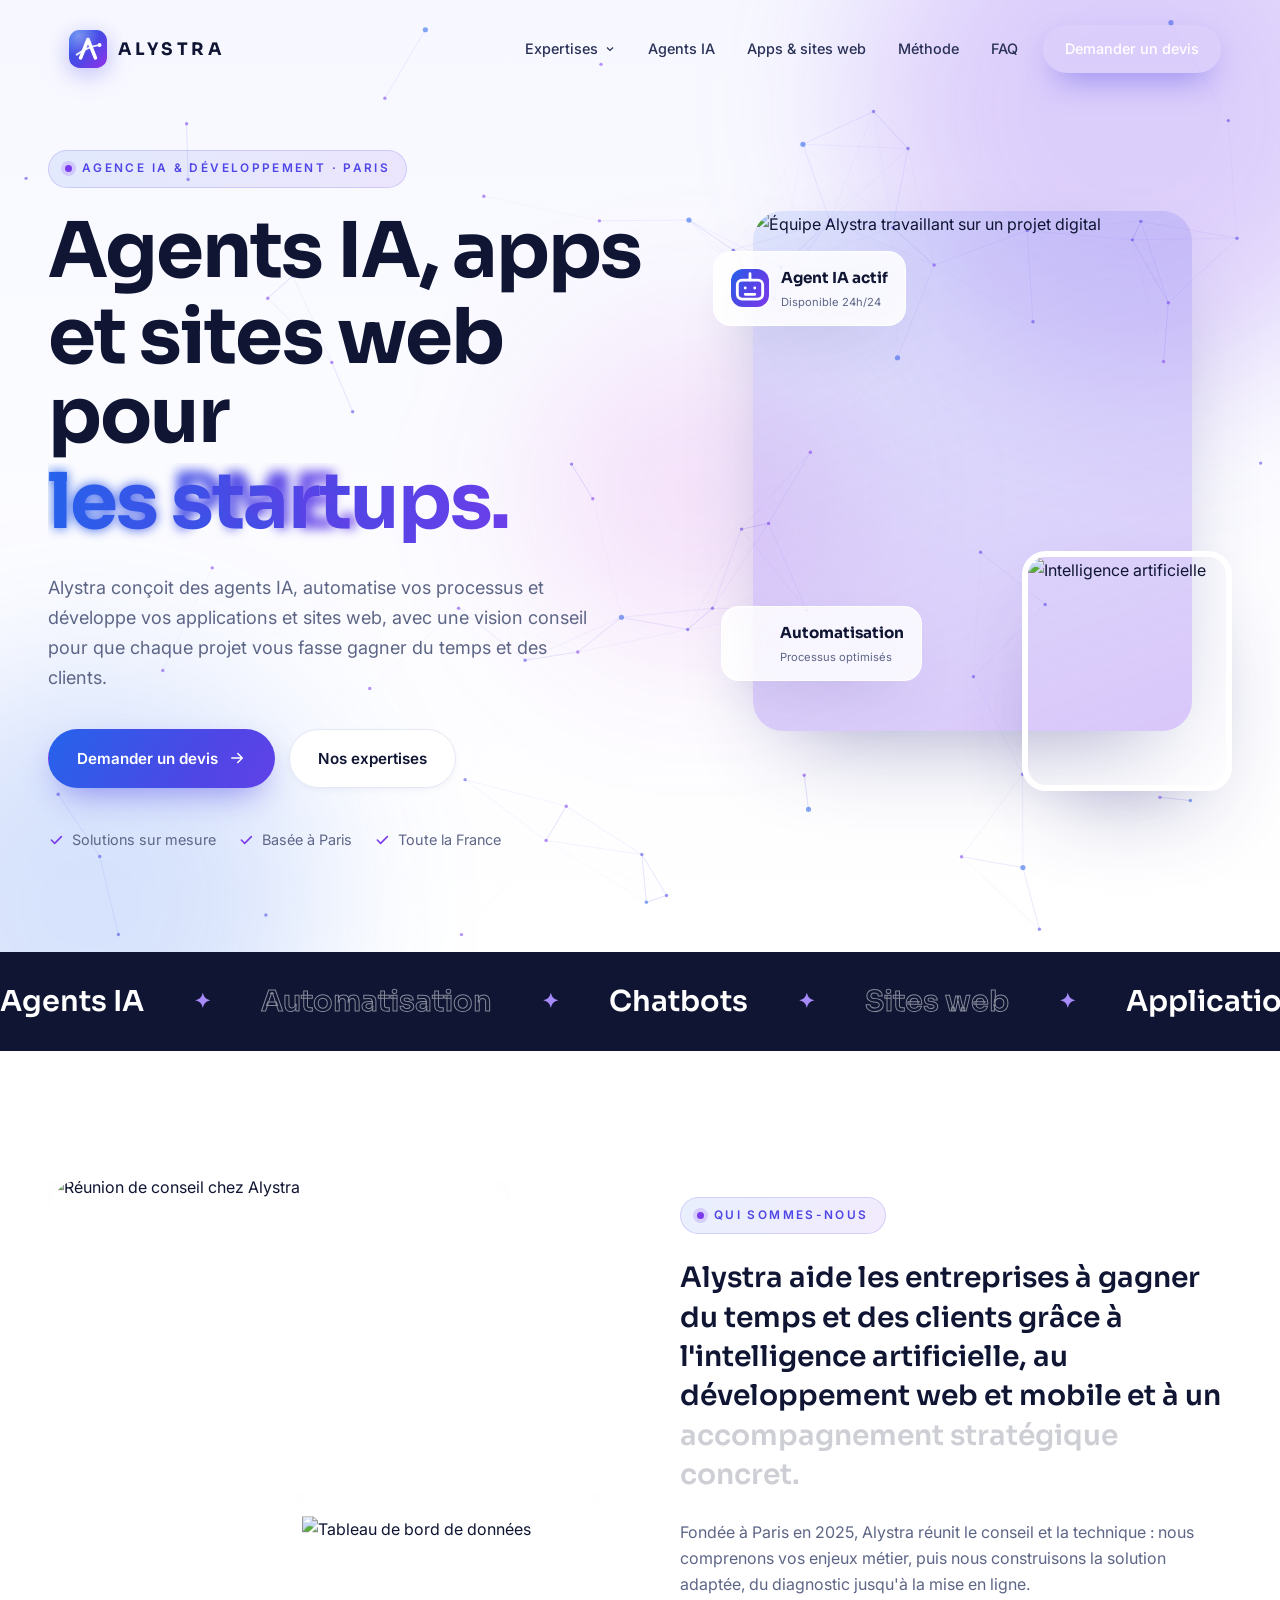
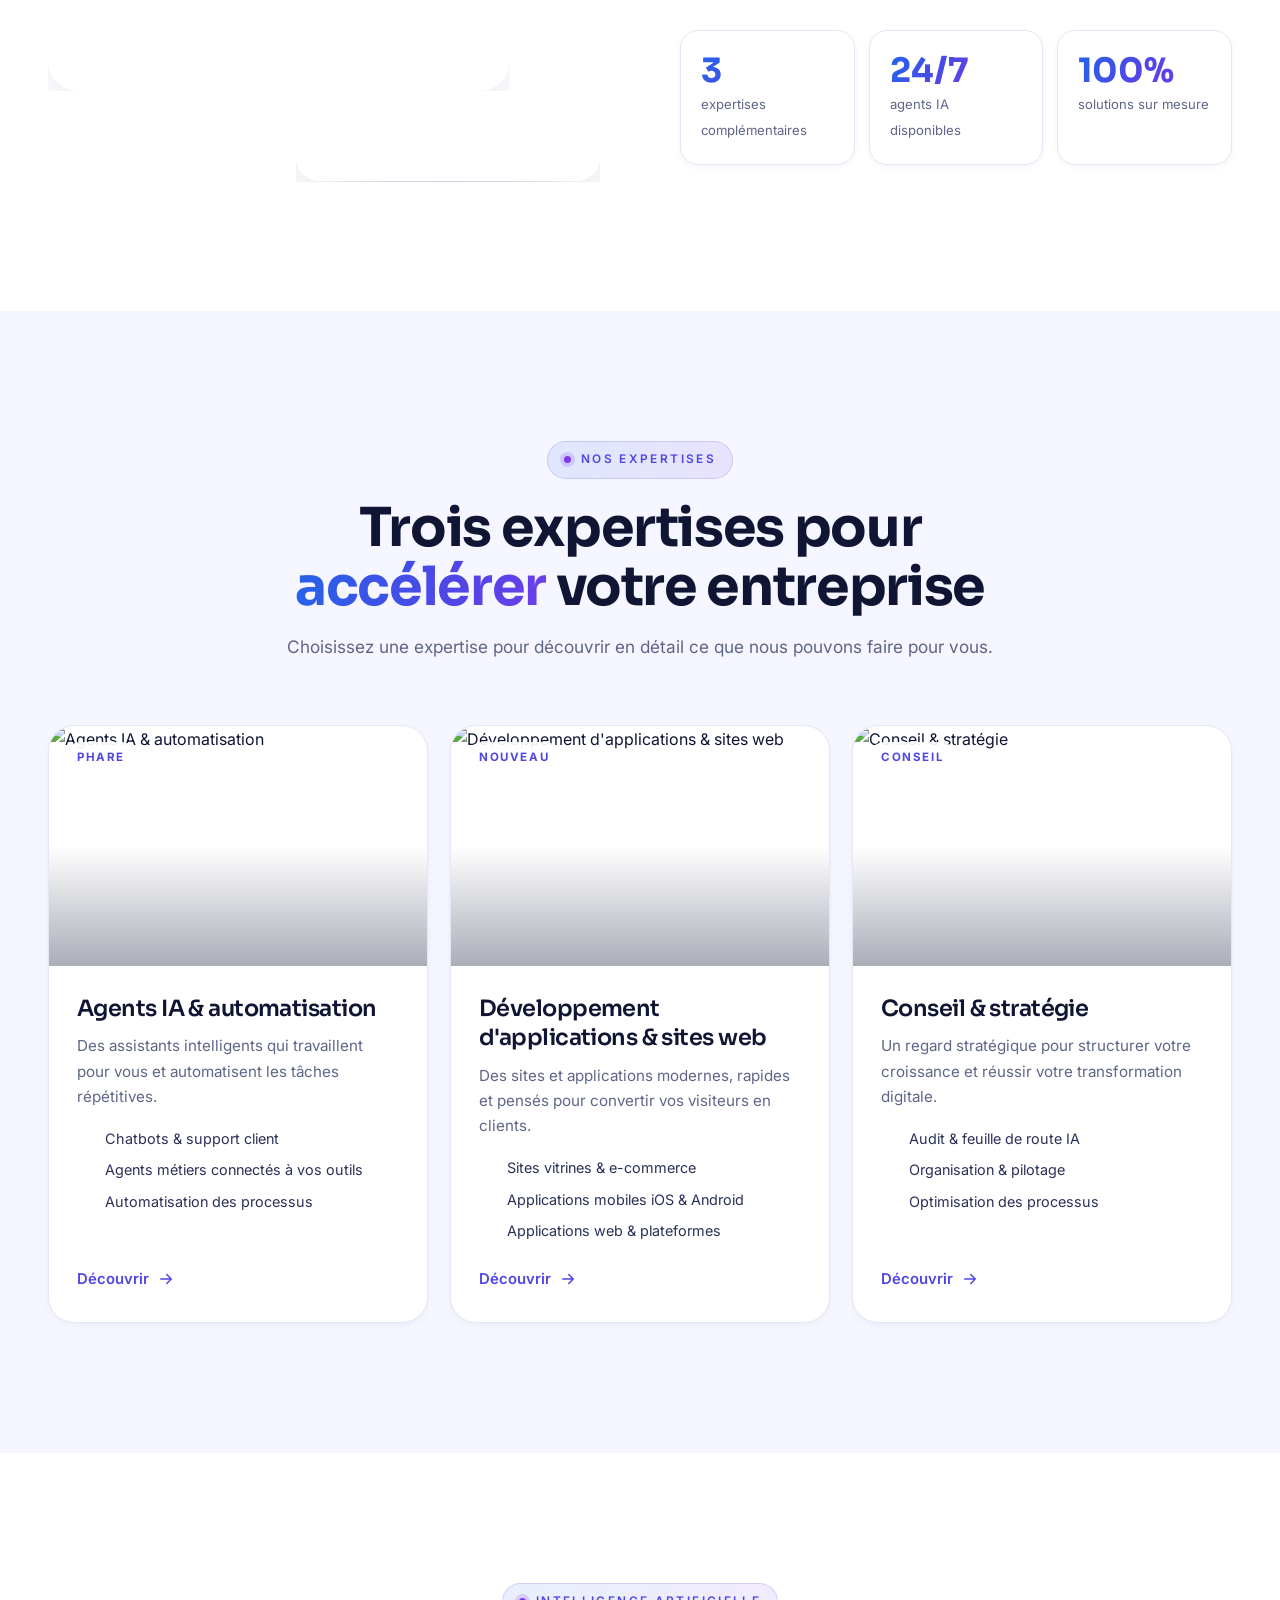
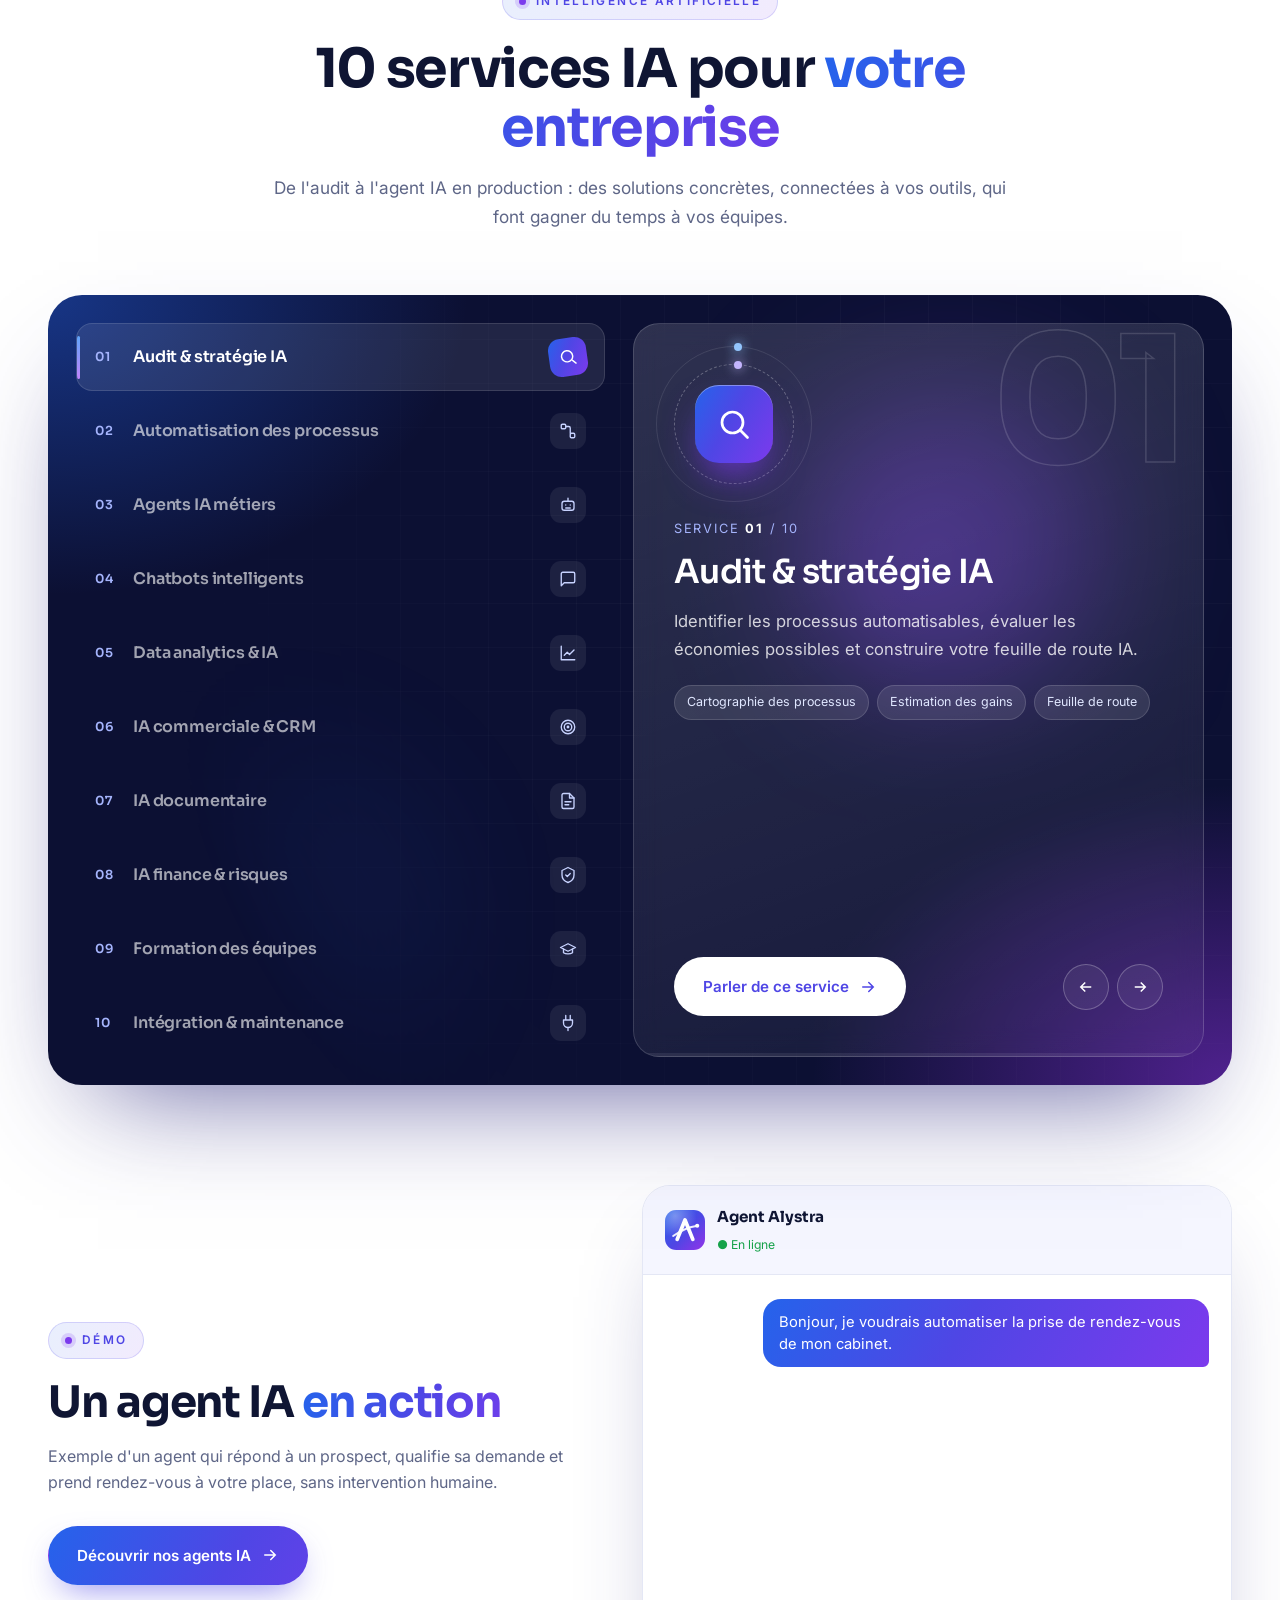
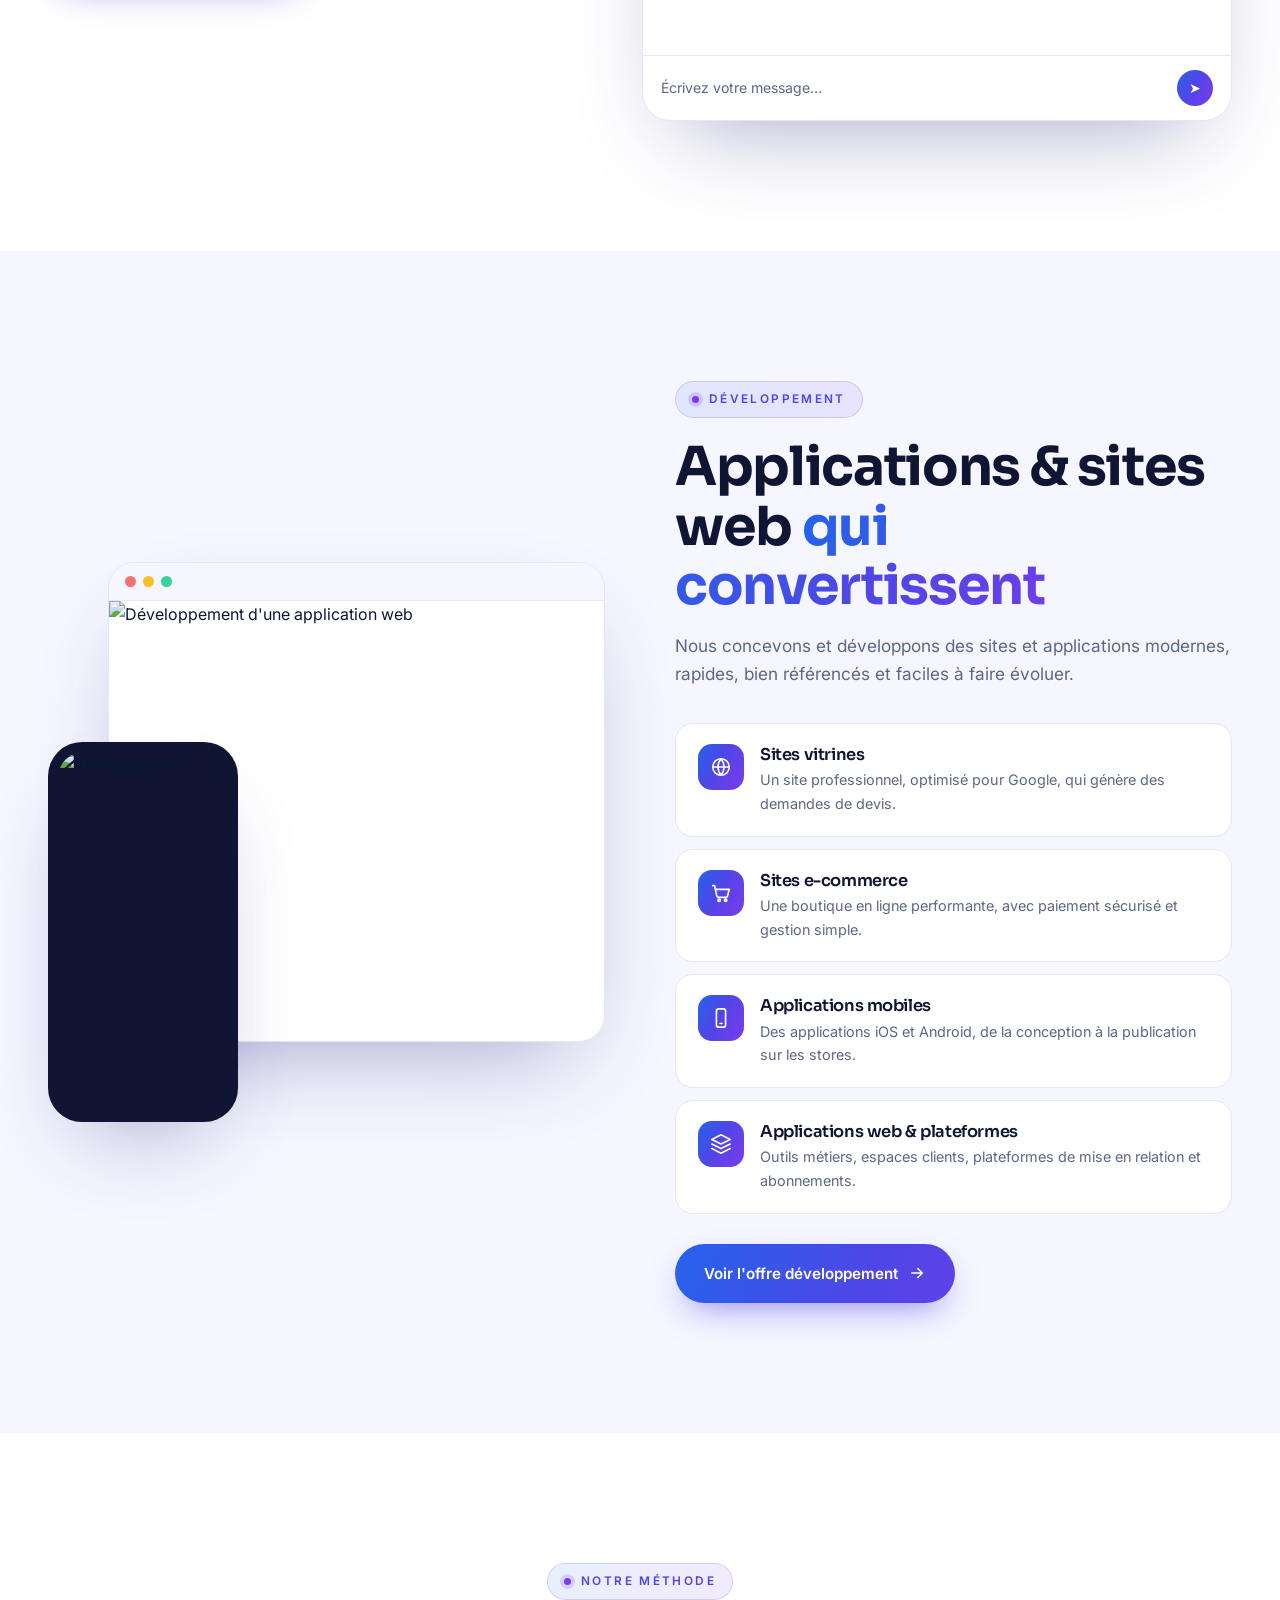
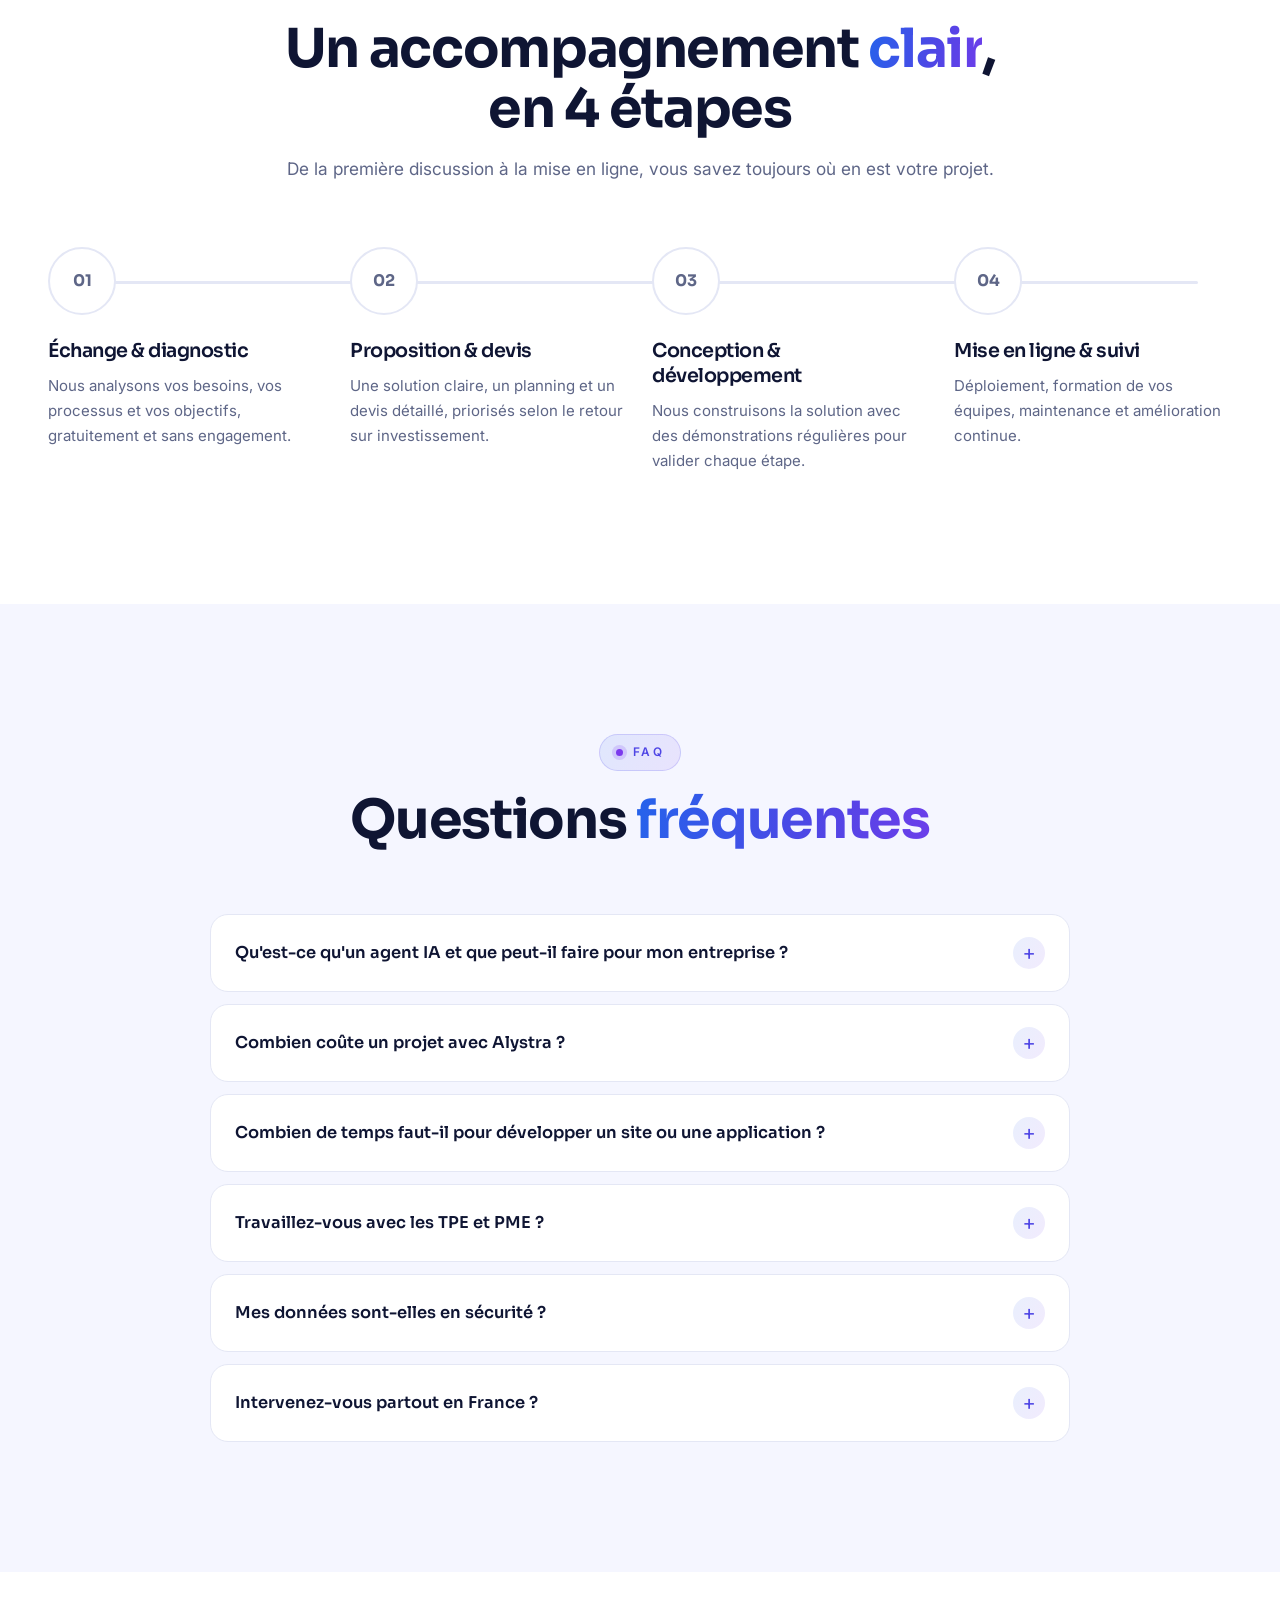
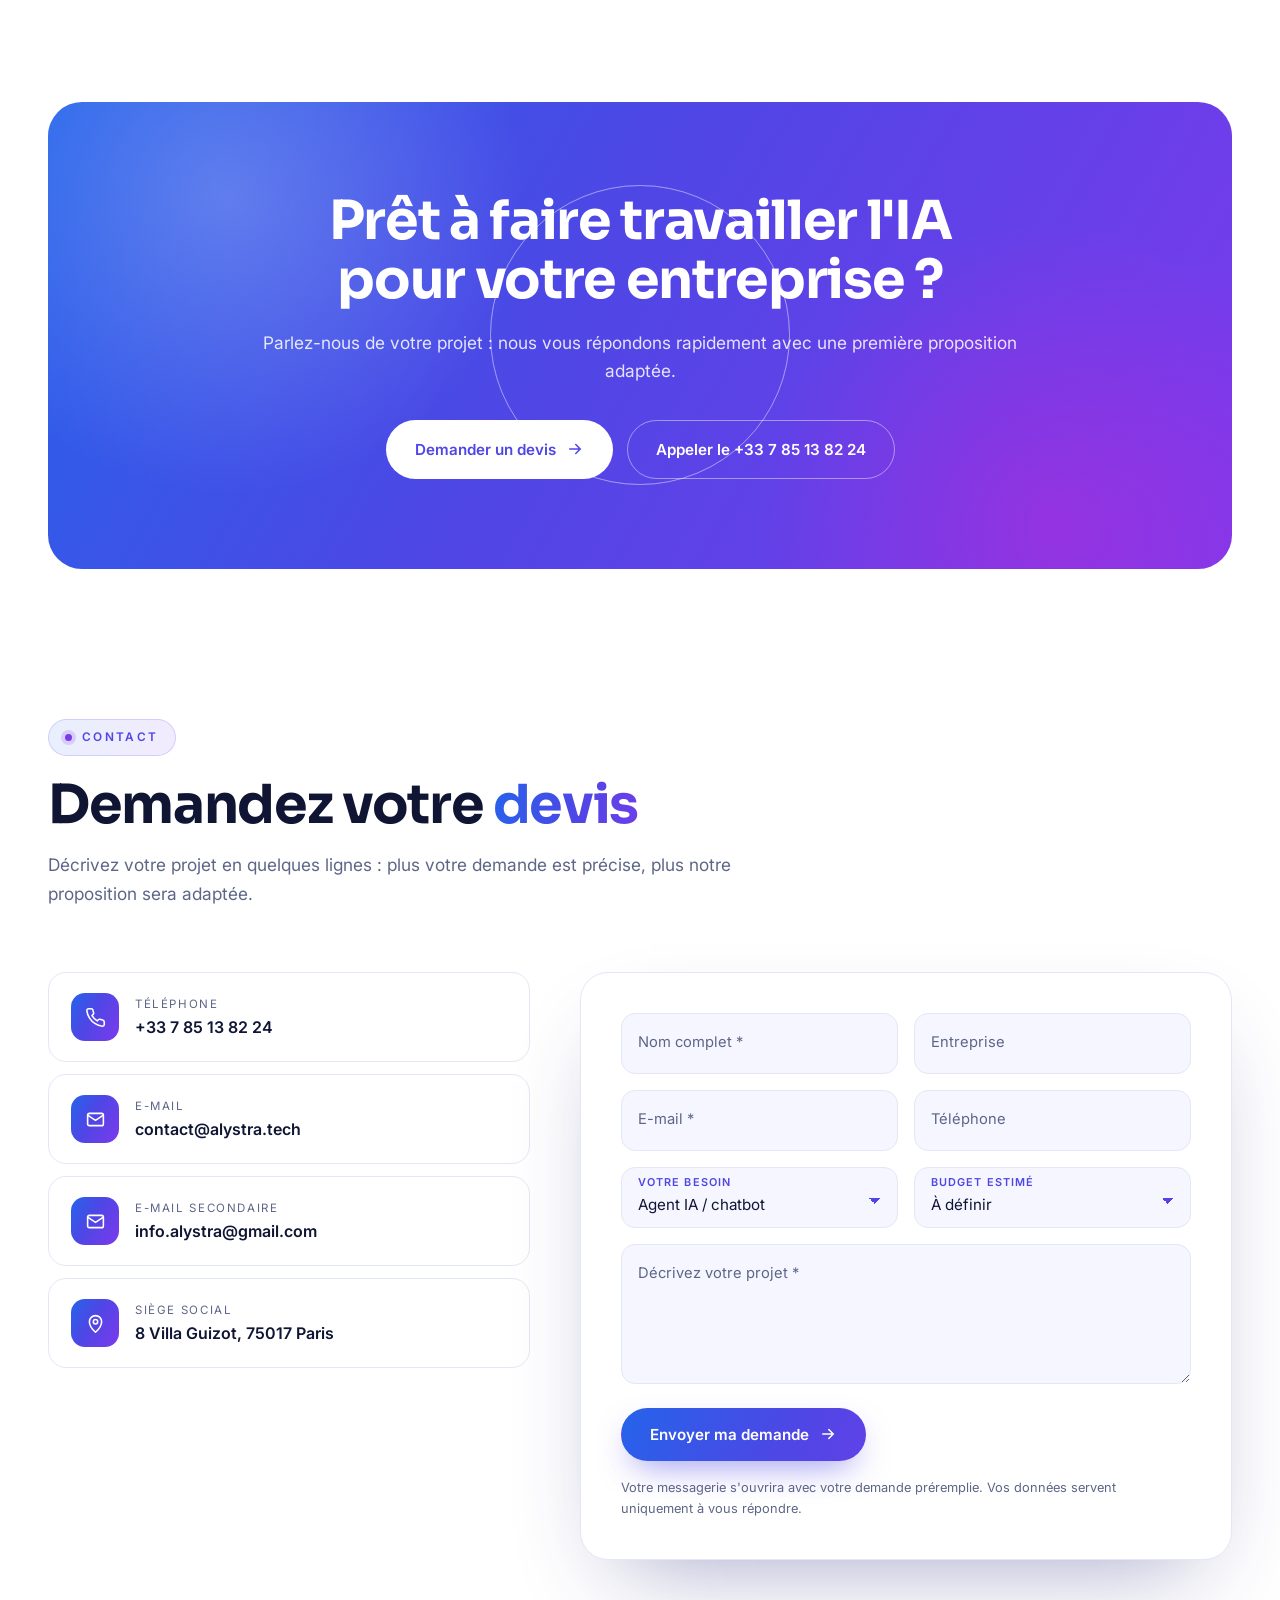
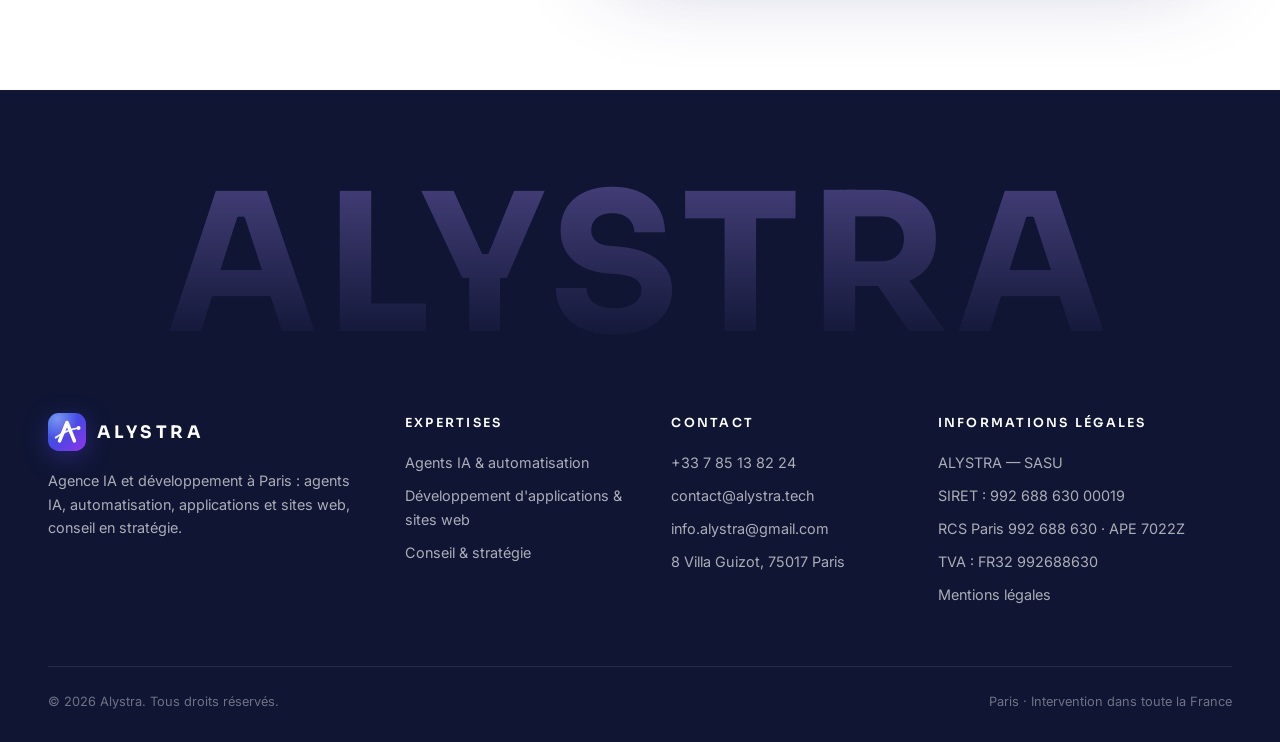
==== commit ef898446: "Nouveau logo et nouvelle vitrine des 10 services IA - Logo : tuile dégradé bleu/violet, A blanc et t" ====
--- a/index.html
+++ b/index.html
@@ -10,35 +10,39 @@
   <meta property="og:description" content="Alystra conçoit des agents IA, automatise vos processus et développe vos applications mobiles et sites web. Agence basée à Paris, intervention dans toute la France. Demandez votre devis." />
   <meta property="og:type" content="website" />
   <meta property="og:url" content="https://alystra.tech/" />
-  <meta property="og:image" content="https://alystra.tech/assets/logo-original.png" />
+  <meta property="og:image" content="https://alystra.tech/assets/og-image.jpg" />
   <meta property="og:locale" content="fr_FR" />
   <meta name="theme-color" content="#4f46e5" />
   <link rel="icon" type="image/svg+xml" href="assets/logo-mark.svg" />
   <link rel="preconnect" href="https://fonts.googleapis.com" />
   <link rel="preconnect" href="https://fonts.gstatic.com" crossorigin />
   <link href="https://fonts.googleapis.com/css2?family=Inter:wght@400;500;600;700&family=Sora:wght@400;500;600;700&display=swap" rel="stylesheet" />
-  <link rel="stylesheet" href="styles.css?v=2" />
+  <link rel="stylesheet" href="styles.css?v=4" />
   <script type="application/ld+json">
-  {"@context":"https://schema.org","@type":"ProfessionalService","name":"Alystra","legalName":"ALYSTRA SASU","url":"https://alystra.tech","logo":"https://alystra.tech/assets/logo-original.png","image":"https://alystra.tech/assets/logo-original.png","email":"contact@alystra.tech","telephone":"+33785138224","vatID":"FR32992688630","address":{"@type":"PostalAddress","streetAddress":"8 Villa Guizot","postalCode":"75017","addressLocality":"Paris","addressCountry":"FR"},"areaServed":"FR","knowsAbout":["Agents IA","Automatisation des processus","Chatbots","Développement d'applications mobiles","Création de sites web","Conseil en stratégie"]}
+  {"@context":"https://schema.org","@type":"ProfessionalService","name":"Alystra","legalName":"ALYSTRA SASU","url":"https://alystra.tech","logo":"https://alystra.tech/assets/logo-mark.svg","image":"https://alystra.tech/assets/og-image.jpg","email":"contact@alystra.tech","telephone":"+33785138224","vatID":"FR32992688630","address":{"@type":"PostalAddress","streetAddress":"8 Villa Guizot","postalCode":"75017","addressLocality":"Paris","addressCountry":"FR"},"areaServed":"FR","knowsAbout":["Agents IA","Automatisation des processus","Chatbots","Développement d'applications mobiles","Création de sites web","Conseil en stratégie"]}
   </script>
   <script type="application/ld+json">{"@context": "https://schema.org", "@type": "FAQPage", "mainEntity": [{"@type": "Question", "name": "Qu'est-ce qu'un agent IA et que peut-il faire pour mon entreprise ?", "acceptedAnswer": {"@type": "Answer", "text": "Un agent IA est un assistant intelligent connecté à vos outils (site, messagerie, CRM, logiciels métiers). Il peut répondre à vos clients, qualifier des prospects, prendre des rendez-vous, traiter des documents ou automatiser des tâches répétitives, 24h/24."}}, {"@type": "Question", "name": "Combien coûte un projet avec Alystra ?", "acceptedAnswer": {"@type": "Answer", "text": "Chaque projet est chiffré sur mesure selon vos besoins. Après un premier échange pour comprendre votre activité, nous vous remettons un devis détaillé et transparent."}}, {"@type": "Question", "name": "Combien de temps faut-il pour développer un site ou une application ?", "acceptedAnswer": {"@type": "Answer", "text": "Cela dépend du périmètre : un site vitrine se réalise généralement en quelques semaines, une application ou un agent IA sur mesure demande plus de temps. Nous vous donnons un planning précis dès le devis."}}, {"@type": "Question", "name": "Travaillez-vous avec les TPE et PME ?", "acceptedAnswer": {"@type": "Answer", "text": "Oui. Nous accompagnons aussi bien les indépendants, TPE et PME que les organisations plus grandes, avec des solutions adaptées à votre taille et à votre budget."}}, {"@type": "Question", "name": "Mes données sont-elles en sécurité ?", "acceptedAnswer": {"@type": "Answer", "text": "Nous concevons des solutions respectueuses du RGPD, avec un accès limité aux données nécessaires et des outils choisis pour leur fiabilité."}}, {"@type": "Question", "name": "Intervenez-vous partout en France ?", "acceptedAnswer": {"@type": "Answer", "text": "Oui. Basée à Paris, Alystra accompagne ses clients dans toute la France, à distance ou sur place."}}]}</script>
 </head>
 <body>
   <svg width="0" height="0" style="position:absolute" aria-hidden="true">
     <defs>
-      <linearGradient id="goldGrad" x1="0" y1="1" x2="1" y2="0"><stop offset="0" stop-color="#a8823e"/><stop offset=".55" stop-color="#d6b26a"/><stop offset="1" stop-color="#e9cf95"/></linearGradient>
-      <symbol id="mark" viewBox="0 0 200 200">
-        <path d="M97 14 L106 14 L52 182 L36 182 Z" fill="currentColor"/>
-        <path d="M95 14 L112 14 L174 182 L142 182 Z" fill="currentColor"/>
-        <path d="M34 168 Q 92 108 192 92 Q 112 114 34 168 Z" fill="url(#goldGrad)"/>
+      <linearGradient id="brandGrad" x1="0" y1="0" x2="1" y2="1"><stop offset="0" stop-color="#2563eb"/><stop offset=".55" stop-color="#4f46e5"/><stop offset="1" stop-color="#9333ea"/></linearGradient>
+      <radialGradient id="brandShine" cx=".25" cy=".15" r=".9"><stop offset="0" stop-color="#fff" stop-opacity=".35"/><stop offset=".6" stop-color="#fff" stop-opacity="0"/></radialGradient>
+      <symbol id="mark" viewBox="0 0 64 64">
+        <rect width="64" height="64" rx="18" fill="url(#brandGrad)"/>
+        <rect width="64" height="64" rx="18" fill="url(#brandShine)"/>
+        <path d="M19.5 47 L32 16 L44.5 47" fill="none" stroke="#fff" stroke-width="6" stroke-linecap="round" stroke-linejoin="round"/>
+        <path d="M13 41.5 Q 31 28.5 50 25.5" fill="none" stroke="#fff" stroke-opacity=".9" stroke-width="3.2" stroke-linecap="round"/>
+        <circle cx="51.5" cy="25.2" r="3.3" fill="#fff"/>
       </symbol>
     </defs>
   </svg>
   <div class="loader" id="loader" aria-hidden="true">
-    <svg viewBox="0 0 200 200">
-      <path class="l1" d="M97 14 L106 14 L52 182 L36 182 Z"/>
-      <path class="l2" d="M95 14 L112 14 L174 182 L142 182 Z"/>
-      <path class="l3" d="M34 168 Q 92 108 192 92 Q 112 114 34 168 Z" fill="url(#goldGrad)"/>
+    <svg viewBox="0 0 64 64">
+      <rect class="l0" width="64" height="64" rx="18" fill="url(#brandGrad)"/>
+      <path class="l1" d="M19.5 47 L32 16 L44.5 47"/>
+      <path class="l2" d="M13 41.5 Q 31 28.5 50 25.5"/>
+      <circle class="l3" cx="51.5" cy="25.2" r="3.3" fill="#fff"/>
     </svg>
   </div>
   <div class="progress" id="progress"></div>
@@ -49,7 +53,7 @@
       <div class="header-inner">
         <a href="index.html" class="brand" aria-label="Alystra — accueil">
           <svg><use href="#mark"/></svg>
-          <span class="wordmark">ΛLYSTRΛ</span>
+          <span class="wordmark">ALYSTRA</span>
         </a>
         <nav class="nav" aria-label="Navigation principale">
           <div class="dd">
@@ -191,17 +195,70 @@
           <h2>10 services IA pour <span class="grad">votre entreprise</span></h2>
           <p>De l'audit à l'agent IA en production : des solutions concrètes, connectées à vos outils, qui font gagner du temps à vos équipes.</p>
         </div>
-        <div class="ai-grid">
-          <article class="ai-card reveal"><span class="n">01</span><div class="ic"><svg viewBox="0 0 24 24" fill="none" stroke="currentColor" stroke-width="1.8" stroke-linecap="round" stroke-linejoin="round"><circle cx="11" cy="11" r="7"/><path d="M21 21l-4.3-4.3"/></svg></div><h3>Audit & stratégie IA</h3><p>Identifier les processus automatisables, évaluer les économies possibles et construire votre feuille de route IA.</p></article>
-          <article class="ai-card reveal"><span class="n">02</span><div class="ic"><svg viewBox="0 0 24 24" fill="none" stroke="currentColor" stroke-width="1.8" stroke-linecap="round" stroke-linejoin="round"><rect x="3" y="3" width="6" height="6" rx="1.5"/><rect x="15" y="15" width="6" height="6" rx="1.5"/><path d="M9 6h4a2 2 0 012 2v7"/></svg></div><h3>Automatisation des processus</h3><p>Automatiser la saisie, les relances, les contrôles, la circulation des documents et les tâches administratives.</p></article>
-          <article class="ai-card reveal"><span class="n">03</span><div class="ic"><svg viewBox="0 0 24 24" fill="none" stroke="currentColor" stroke-width="1.8" stroke-linecap="round" stroke-linejoin="round"><rect x="4" y="7" width="16" height="12" rx="3"/><path d="M12 3v4M9 12h.01M15 12h.01M9 16h6"/></svg></div><h3>Agents IA métiers</h3><p>Des assistants capables d'exécuter des tâches dans vos CRM, ERP ou logiciels métiers, sous supervision.</p></article>
-          <article class="ai-card reveal"><span class="n">04</span><div class="ic"><svg viewBox="0 0 24 24" fill="none" stroke="currentColor" stroke-width="1.8" stroke-linecap="round" stroke-linejoin="round"><path d="M21 15a2 2 0 01-2 2H7l-4 4V5a2 2 0 012-2h14a2 2 0 012 2z"/></svg></div><h3>Chatbots intelligents</h3><p>Répondre à vos clients, qualifier vos prospects et interroger vos documents internes, 24h/24.</p></article>
-          <article class="ai-card reveal"><span class="n">05</span><div class="ic"><svg viewBox="0 0 24 24" fill="none" stroke="currentColor" stroke-width="1.8" stroke-linecap="round" stroke-linejoin="round"><path d="M3 3v18h18"/><path d="M7 15l4-4 3 3 6-6"/></svg></div><h3>Data analytics & IA</h3><p>Détecter les anomalies, prévoir les ventes, analyser les marges et améliorer vos décisions.</p></article>
-          <article class="ai-card reveal"><span class="n">06</span><div class="ic"><svg viewBox="0 0 24 24" fill="none" stroke="currentColor" stroke-width="1.8" stroke-linecap="round" stroke-linejoin="round"><circle cx="12" cy="12" r="9"/><circle cx="12" cy="12" r="5"/><circle cx="12" cy="12" r="1"/></svg></div><h3>IA commerciale & CRM</h3><p>Qualifier les leads, préparer la prospection, enrichir le CRM et automatiser les suivis.</p></article>
-          <article class="ai-card reveal"><span class="n">07</span><div class="ic"><svg viewBox="0 0 24 24" fill="none" stroke="currentColor" stroke-width="1.8" stroke-linecap="round" stroke-linejoin="round"><path d="M14 2H6a2 2 0 00-2 2v16a2 2 0 002 2h12a2 2 0 002-2V8z"/><path d="M14 2v6h6M8 13h8M8 17h5"/></svg></div><h3>IA documentaire</h3><p>Extraire automatiquement les données des factures, contrats, bons de commande et comptes rendus.</p></article>
-          <article class="ai-card reveal"><span class="n">08</span><div class="ic"><svg viewBox="0 0 24 24" fill="none" stroke="currentColor" stroke-width="1.8" stroke-linecap="round" stroke-linejoin="round"><path d="M12 2l8 4v6c0 5-3.5 8.5-8 10-4.5-1.5-8-5-8-10V6z"/><path d="M9 12l2 2 4-4"/></svg></div><h3>IA finance & risques</h3><p>Automatiser les rapprochements, les contrôles, le reporting et l'analyse des écarts.</p></article>
-          <article class="ai-card reveal"><span class="n">09</span><div class="ic"><svg viewBox="0 0 24 24" fill="none" stroke="currentColor" stroke-width="1.8" stroke-linecap="round" stroke-linejoin="round"><path d="M22 10L12 5 2 10l10 5 10-5z"/><path d="M6 12v5c3 2 9 2 12 0v-5"/></svg></div><h3>Formation des équipes</h3><p>Former vos collaborateurs à l'IA générative et aux outils pour un usage efficace et sécurisé.</p></article>
-          <article class="ai-card reveal"><span class="n">10</span><div class="ic"><svg viewBox="0 0 24 24" fill="none" stroke="currentColor" stroke-width="1.8" stroke-linecap="round" stroke-linejoin="round"><path d="M9 2v6M15 2v6M6 8h12v4a6 6 0 01-12 0zM12 18v4"/></svg></div><h3>Intégration & maintenance</h3><p>Connecter l'IA à vos outils existants, la sécuriser et la faire évoluer dans la durée.</p></article>
+        <div class="ai-wrap">
+          <div class="ais reveal" id="ais">
+            <div class="ais-bg" aria-hidden="true"><i></i><i></i></div>
+            <ol class="ais-list">
+            <li class="ais-item active" data-ic="search">
+              <button type="button" class="ais-tab" aria-expanded="true"><span class="n">01</span><span class="t">Audit & stratégie IA</span><span class="ic"><svg viewBox="0 0 24 24" fill="none" stroke="currentColor" stroke-width="1.8" stroke-linecap="round" stroke-linejoin="round"><circle cx="11" cy="11" r="7"/><path d="M21 21l-4.3-4.3"/></svg></span></button>
+              <div class="ais-detail"><div><p>Identifier les processus automatisables, évaluer les économies possibles et construire votre feuille de route IA.</p><div class="chips"><span>Cartographie des processus</span><span>Estimation des gains</span><span>Feuille de route</span></div></div></div>
+            </li>
+            <li class="ais-item" data-ic="flow">
+              <button type="button" class="ais-tab" aria-expanded="false"><span class="n">02</span><span class="t">Automatisation des processus</span><span class="ic"><svg viewBox="0 0 24 24" fill="none" stroke="currentColor" stroke-width="1.8" stroke-linecap="round" stroke-linejoin="round"><rect x="3" y="3" width="6" height="6" rx="1.5"/><rect x="15" y="15" width="6" height="6" rx="1.5"/><path d="M9 6h4a2 2 0 012 2v7"/></svg></span></button>
+              <div class="ais-detail"><div><p>Automatiser la saisie, les relances, les contrôles, la circulation des documents et les tâches administratives.</p><div class="chips"><span>Saisie automatique</span><span>Relances</span><span>Workflows</span></div></div></div>
+            </li>
+            <li class="ais-item" data-ic="bot">
+              <button type="button" class="ais-tab" aria-expanded="false"><span class="n">03</span><span class="t">Agents IA métiers</span><span class="ic"><svg viewBox="0 0 24 24" fill="none" stroke="currentColor" stroke-width="1.8" stroke-linecap="round" stroke-linejoin="round"><rect x="4" y="7" width="16" height="12" rx="3"/><path d="M12 3v4M9 12h.01M15 12h.01M9 16h6"/></svg></span></button>
+              <div class="ais-detail"><div><p>Des assistants capables d'exécuter des tâches dans vos CRM, ERP ou logiciels métiers, sous supervision.</p><div class="chips"><span>CRM & ERP</span><span>Logiciels métiers</span><span>Supervision humaine</span></div></div></div>
+            </li>
+            <li class="ais-item" data-ic="chat">
+              <button type="button" class="ais-tab" aria-expanded="false"><span class="n">04</span><span class="t">Chatbots intelligents</span><span class="ic"><svg viewBox="0 0 24 24" fill="none" stroke="currentColor" stroke-width="1.8" stroke-linecap="round" stroke-linejoin="round"><path d="M21 15a2 2 0 01-2 2H7l-4 4V5a2 2 0 012-2h14a2 2 0 012 2z"/></svg></span></button>
+              <div class="ais-detail"><div><p>Répondre à vos clients, qualifier vos prospects et interroger vos documents internes, 24h/24.</p><div class="chips"><span>Site web</span><span>WhatsApp & e-mail</span><span>Base documentaire</span></div></div></div>
+            </li>
+            <li class="ais-item" data-ic="chart">
+              <button type="button" class="ais-tab" aria-expanded="false"><span class="n">05</span><span class="t">Data analytics & IA</span><span class="ic"><svg viewBox="0 0 24 24" fill="none" stroke="currentColor" stroke-width="1.8" stroke-linecap="round" stroke-linejoin="round"><path d="M3 3v18h18"/><path d="M7 15l4-4 3 3 6-6"/></svg></span></button>
+              <div class="ais-detail"><div><p>Détecter les anomalies, prévoir les ventes, analyser les marges et améliorer vos décisions.</p><div class="chips"><span>Prévisions</span><span>Anomalies</span><span>Tableaux de bord</span></div></div></div>
+            </li>
+            <li class="ais-item" data-ic="target">
+              <button type="button" class="ais-tab" aria-expanded="false"><span class="n">06</span><span class="t">IA commerciale & CRM</span><span class="ic"><svg viewBox="0 0 24 24" fill="none" stroke="currentColor" stroke-width="1.8" stroke-linecap="round" stroke-linejoin="round"><circle cx="12" cy="12" r="9"/><circle cx="12" cy="12" r="5"/><circle cx="12" cy="12" r="1"/></svg></span></button>
+              <div class="ais-detail"><div><p>Qualifier les leads, préparer la prospection, enrichir le CRM et automatiser les suivis.</p><div class="chips"><span>Scoring des leads</span><span>Prospection</span><span>Suivi CRM</span></div></div></div>
+            </li>
+            <li class="ais-item" data-ic="doc">
+              <button type="button" class="ais-tab" aria-expanded="false"><span class="n">07</span><span class="t">IA documentaire</span><span class="ic"><svg viewBox="0 0 24 24" fill="none" stroke="currentColor" stroke-width="1.8" stroke-linecap="round" stroke-linejoin="round"><path d="M14 2H6a2 2 0 00-2 2v16a2 2 0 002 2h12a2 2 0 002-2V8z"/><path d="M14 2v6h6M8 13h8M8 17h5"/></svg></span></button>
+              <div class="ais-detail"><div><p>Extraire automatiquement les données des factures, contrats, bons de commande et comptes rendus.</p><div class="chips"><span>Factures</span><span>Contrats</span><span>Comptes rendus</span></div></div></div>
+            </li>
+            <li class="ais-item" data-ic="shield">
+              <button type="button" class="ais-tab" aria-expanded="false"><span class="n">08</span><span class="t">IA finance & risques</span><span class="ic"><svg viewBox="0 0 24 24" fill="none" stroke="currentColor" stroke-width="1.8" stroke-linecap="round" stroke-linejoin="round"><path d="M12 2l8 4v6c0 5-3.5 8.5-8 10-4.5-1.5-8-5-8-10V6z"/><path d="M9 12l2 2 4-4"/></svg></span></button>
+              <div class="ais-detail"><div><p>Automatiser les rapprochements, les contrôles, le reporting et l'analyse des écarts.</p><div class="chips"><span>Rapprochements</span><span>Contrôles</span><span>Reporting</span></div></div></div>
+            </li>
+            <li class="ais-item" data-ic="school">
+              <button type="button" class="ais-tab" aria-expanded="false"><span class="n">09</span><span class="t">Formation des équipes</span><span class="ic"><svg viewBox="0 0 24 24" fill="none" stroke="currentColor" stroke-width="1.8" stroke-linecap="round" stroke-linejoin="round"><path d="M22 10L12 5 2 10l10 5 10-5z"/><path d="M6 12v5c3 2 9 2 12 0v-5"/></svg></span></button>
+              <div class="ais-detail"><div><p>Former vos collaborateurs à l'IA générative et aux outils pour un usage efficace et sécurisé.</p><div class="chips"><span>Ateliers pratiques</span><span>Bonnes pratiques</span><span>Sécurité</span></div></div></div>
+            </li>
+            <li class="ais-item" data-ic="plug">
+              <button type="button" class="ais-tab" aria-expanded="false"><span class="n">10</span><span class="t">Intégration & maintenance</span><span class="ic"><svg viewBox="0 0 24 24" fill="none" stroke="currentColor" stroke-width="1.8" stroke-linecap="round" stroke-linejoin="round"><path d="M9 2v6M15 2v6M6 8h12v4a6 6 0 01-12 0zM12 18v4"/></svg></span></button>
+              <div class="ais-detail"><div><p>Connecter l'IA à vos outils existants, la sécuriser et la faire évoluer dans la durée.</p><div class="chips"><span>Connexion à vos outils</span><span>Sécurité</span><span>Évolutions</span></div></div></div>
+            </li>
+            </ol>
+            <div class="ais-panel" aria-live="polite">
+              <div class="ais-num" aria-hidden="true">01</div>
+              <div class="ais-icon" aria-hidden="true"><span class="orb o1"></span><span class="orb o2"></span><div class="tile"><svg viewBox="0 0 24 24" fill="none" stroke="currentColor" stroke-width="1.8" stroke-linecap="round" stroke-linejoin="round"><circle cx="11" cy="11" r="7"/><path d="M21 21l-4.3-4.3"/></svg></div></div>
+              <div class="ais-content">
+                <span class="ais-count">Service <b>01</b> / 10</span>
+                <h3>Audit & stratégie IA</h3>
+                <p>Identifier les processus automatisables, évaluer les économies possibles et construire votre feuille de route IA.</p>
+                <div class="chips"><span>Cartographie des processus</span><span>Estimation des gains</span><span>Feuille de route</span></div>
+              </div>
+              <div class="ais-foot">
+                <a href="index.html#contact" class="btn btn-white">Parler de ce service <svg width="18" height="18" viewBox="0 0 24 24" fill="none" stroke="currentColor" stroke-width="2" stroke-linecap="round"><path d="M5 12h14M13 6l6 6-6 6"/></svg></a>
+                <div class="ais-arrows">
+                  <button type="button" class="ais-prev" aria-label="Service précédent"><svg width="18" height="18" viewBox="0 0 24 24" fill="none" stroke="currentColor" stroke-width="2"><path d="M19 12H5M11 18l-6-6 6-6"/></svg></button>
+                  <button type="button" class="ais-next" aria-label="Service suivant"><svg width="18" height="18" viewBox="0 0 24 24" fill="none" stroke="currentColor" stroke-width="2"><path d="M5 12h14M13 6l6 6-6 6"/></svg></button>
+                </div>
+              </div>
+              <div class="ais-progress"><i></i></div>
+            </div>
+          </div>
         </div>
 
         <div class="demo">
@@ -215,7 +272,7 @@
           </div>
           <div class="chat reveal" aria-label="Exemple de conversation avec un agent IA">
             <div class="chat-top">
-              <div class="av"><svg viewBox="0 0 200 200"><use href="#mark"/></svg></div>
+              <div class="av"><svg viewBox="0 0 64 64"><use href="#mark"/></svg></div>
               <div><strong>Agent Alystra</strong><small>● En ligne</small></div>
             </div>
             <div class="chat-body" id="chat"></div>
@@ -365,7 +422,7 @@
         <div>
           <a href="index.html" class="brand" style="margin-bottom:18px">
             <svg><use href="#mark"/></svg>
-            <span class="wordmark">ΛLYSTRΛ</span>
+            <span class="wordmark">ALYSTRA</span>
           </a>
           <p>Agence IA et développement à Paris : agents IA, automatisation, applications et sites web, conseil en stratégie.</p>
         </div>
@@ -404,6 +461,6 @@
     </div>
   </footer>
 
-  <script src="script.js?v=2"></script>
+  <script src="script.js?v=4"></script>
 </body>
 </html>
--- a/styles.css
+++ b/styles.css
@@ -87,11 +87,15 @@
 /* ---------- Loader ---------- */
 .loader { position: fixed; inset: 0; z-index: 300; background: #fff; display: grid; place-items: center; transition: opacity .7s var(--ease), visibility .7s; }
 .loader.done { opacity: 0; visibility: hidden; }
-.loader svg { width: 84px; height: 84px; }
-.loader .l1, .loader .l2 { stroke: var(--navy); stroke-width: 2; fill: transparent; stroke-dasharray: 500; stroke-dashoffset: 500; animation: draw 1.1s var(--ease) forwards; }
-.loader .l3 { opacity: 0; animation: fadein .5s .7s forwards; }
-@keyframes draw { to { stroke-dashoffset: 0; fill: var(--navy); } }
-@keyframes fadein { to { opacity: 1; } }
+.loader svg { width: 84px; height: 84px; overflow: visible; }
+.loader .l0 { transform-origin: 32px 32px; transform: scale(0) rotate(-30deg); animation: tilein .7s var(--ease) forwards; }
+.loader .l1, .loader .l2 { fill: none; stroke: #fff; stroke-linecap: round; stroke-linejoin: round; stroke-dasharray: 80; stroke-dashoffset: 80; }
+.loader .l1 { stroke-width: 6; animation: draw .7s .35s var(--ease) forwards; }
+.loader .l2 { stroke-width: 3.2; animation: draw .6s .7s var(--ease) forwards; }
+.loader .l3 { opacity: 0; transform-origin: 51.5px 25.2px; animation: spark .5s 1.1s var(--ease) forwards; }
+@keyframes tilein { to { transform: none; } }
+@keyframes draw { to { stroke-dashoffset: 0; } }
+@keyframes spark { 0% { opacity: 0; transform: scale(0); } 60% { opacity: 1; transform: scale(1.8); } 100% { opacity: 1; transform: scale(1); } }
 
 /* ---------- Header ---------- */
 .header { position: fixed; top: 14px; left: 0; right: 0; z-index: 80; transition: transform .5s var(--ease); }
@@ -103,8 +107,9 @@
 }
 .header.scrolled .header-inner { background: rgba(255,255,255,.82); border-color: var(--line); box-shadow: var(--shadow-sm); backdrop-filter: blur(16px) saturate(160%); -webkit-backdrop-filter: blur(16px) saturate(160%); }
 .brand { display: flex; align-items: center; gap: 11px; flex-shrink: 0; }
-.brand svg { width: 34px; height: 34px; color: var(--navy); }
-.wordmark { font-weight: 600; letter-spacing: .32em; font-size: 1.02rem; color: var(--navy); }
+.brand svg { width: 38px; height: 38px; transition: transform .6s var(--ease); filter: drop-shadow(0 6px 12px rgba(79,70,229,.35)); }
+.brand:hover svg { transform: rotate(-8deg) scale(1.06); }
+.wordmark { font-weight: 700; letter-spacing: .2em; font-size: 1.08rem; color: var(--ink); }
 .nav { display: flex; align-items: center; gap: 2px; }
 .nav > a, .dd > button { padding: 10px 15px; border-radius: 999px; font-size: .9rem; font-weight: 500; color: var(--ink-2); transition: color .3s, background .3s; background: none; border: 0; cursor: pointer; font-family: inherit; display: inline-flex; align-items: center; gap: 6px; }
 .nav > a:hover, .dd > button:hover, .nav > a.active { color: var(--indigo); background: var(--soft-2); }
@@ -254,30 +259,79 @@
 .pillar .more svg { transition: transform .4s var(--ease); }
 .pillar:hover .more svg { transform: translateX(6px); }
 
-/* ---------- AI services grid ---------- */
-.ai-grid { display: grid; grid-template-columns: repeat(5, 1fr); gap: 16px; }
-.ai-card {
-  position: relative; padding: 26px 22px; border-radius: 22px; background: #fff; border: 1px solid var(--line);
-  transition: transform .5s var(--ease), box-shadow .5s, border-color .4s; overflow: hidden;
-}
-.ai-card::before { content: ""; position: absolute; inset: 0; background: var(--grad); opacity: 0; transition: opacity .5s; z-index: 0; }
-.ai-card > * { position: relative; z-index: 1; }
-.ai-card:hover { transform: translateY(-8px); box-shadow: var(--shadow-lg); border-color: transparent; }
-.ai-card:hover::before { opacity: 1; }
-.ai-card:hover h3, .ai-card:hover p, .ai-card:hover .n { color: #fff; }
-.ai-card:hover .ic { background: rgba(255,255,255,.18); color: #fff; }
-.ai-card .n { font-family: "Sora"; font-size: .75rem; font-weight: 600; letter-spacing: .14em; color: var(--violet); transition: color .4s; }
-.ai-card .ic { width: 46px; height: 46px; border-radius: 14px; display: grid; place-items: center; background: var(--grad-soft); color: var(--indigo); margin: 14px 0 16px; transition: background .4s, color .4s; }
-.ai-card .ic svg { width: 22px; height: 22px; }
-.ai-card h3 { font-size: 1.02rem; margin-bottom: 8px; transition: color .4s; }
-.ai-card p { font-size: .86rem; color: var(--muted); line-height: 1.55; transition: color .4s; }
+/* ---------- 10 services IA : vitrine interactive ---------- */
+.ais {
+  position: relative; display: grid; grid-template-columns: 1fr 1.08fr; gap: 28px; padding: 28px;
+  border-radius: 34px; overflow: hidden; color: #fff;
+  background: radial-gradient(700px 500px at 0% 0%, rgba(37,99,235,.45), transparent 60%),
+              radial-gradient(700px 500px at 100% 100%, rgba(147,51,234,.5), transparent 60%), #0c1033;
+  box-shadow: 0 50px 110px -50px rgba(49,46,129,.8);
+}
+.ais-bg { position: absolute; inset: 0; pointer-events: none;
+  background-image: linear-gradient(rgba(255,255,255,.045) 1px, transparent 1px), linear-gradient(90deg, rgba(255,255,255,.045) 1px, transparent 1px);
+  background-size: 44px 44px; mask-image: radial-gradient(circle at 70% 40%, #000, transparent 75%); -webkit-mask-image: radial-gradient(circle at 70% 40%, #000, transparent 75%); }
+.ais-bg i { position: absolute; width: 320px; height: 320px; border-radius: 50%; filter: blur(70px); background: rgba(124,58,237,.45); animation: float 14s ease-in-out infinite; right: 10%; top: 10%; }
+.ais-bg i + i { background: rgba(37,99,235,.4); left: 5%; top: auto; bottom: 0; animation-delay: -7s; }
+.ais-list { position: relative; z-index: 1; list-style: none; display: grid; gap: 6px; align-content: start; counter-reset: none; }
+.ais-tab {
+  width: 100%; display: flex; align-items: center; gap: 16px; padding: 15px 18px; border-radius: 16px;
+  background: transparent; border: 1px solid transparent; color: rgba(255,255,255,.62); cursor: pointer;
+  font: inherit; text-align: left; position: relative; overflow: hidden; transition: color .35s, background .35s, border-color .35s;
+}
+.ais-tab::before { content: ""; position: absolute; left: 0; top: 18%; bottom: 18%; width: 3px; border-radius: 3px; background: linear-gradient(180deg, #60a5fa, #c084fc); transform: scaleY(0); transition: transform .45s var(--ease); }
+.ais-tab:hover { color: #fff; background: rgba(255,255,255,.05); }
+.ais-item.active .ais-tab { color: #fff; background: rgba(255,255,255,.09); border-color: rgba(255,255,255,.12); }
+.ais-item.active .ais-tab::before { transform: scaleY(1); }
+.ais-tab .n { font-family: "Sora"; font-size: .78rem; font-weight: 600; letter-spacing: .12em; color: #a5b4fc; min-width: 22px; }
+.ais-tab .t { flex: 1; font-family: "Sora"; font-weight: 600; font-size: 1rem; letter-spacing: -.01em; }
+.ais-tab .ic { width: 36px; height: 36px; border-radius: 11px; display: grid; place-items: center; background: rgba(255,255,255,.07); color: #c7d2fe; transition: background .35s, color .35s, transform .45s var(--ease); }
+.ais-tab .ic svg { width: 18px; height: 18px; }
+.ais-item.active .ais-tab .ic { background: var(--grad); color: #fff; transform: rotate(-8deg) scale(1.06); }
+.ais-detail { display: grid; grid-template-rows: 0fr; transition: grid-template-rows .5s var(--ease); }
+.ais-detail > div { overflow: hidden; }
+.ais-detail p { color: rgba(255,255,255,.75); font-size: .93rem; padding: 4px 18px 0 56px; }
+.ais-detail .chips { padding: 12px 18px 16px 56px; }
+.chips { display: flex; flex-wrap: wrap; gap: 8px; }
+.chips span { font-size: .78rem; padding: 6px 12px; border-radius: 999px; background: rgba(255,255,255,.1); border: 1px solid rgba(255,255,255,.14); color: #e0e7ff; }
+
+.ais-panel {
+  position: relative; z-index: 1; border-radius: 26px; padding: 40px; overflow: hidden; display: flex; flex-direction: column;
+  background: linear-gradient(160deg, rgba(255,255,255,.14), rgba(255,255,255,.04)); border: 1px solid rgba(255,255,255,.16);
+  backdrop-filter: blur(14px); -webkit-backdrop-filter: blur(14px); min-height: 100%;
+}
+.ais-num { position: absolute; right: 24px; top: -10px; font-family: "Sora"; font-weight: 700; font-size: 11rem; line-height: 1; letter-spacing: -.06em; color: transparent; -webkit-text-stroke: 1.5px rgba(255,255,255,.14); user-select: none; transition: opacity .4s, transform .6s var(--ease); }
+.ais-icon { position: relative; width: 120px; height: 120px; display: grid; place-items: center; margin-bottom: 30px; }
+.ais-icon .tile { width: 78px; height: 78px; border-radius: 24px; display: grid; place-items: center; background: var(--grad); box-shadow: 0 20px 40px -12px rgba(124,58,237,.9), inset 0 1px 0 rgba(255,255,255,.35); color: #fff; position: relative; z-index: 2; transition: transform .6s var(--ease); }
+.ais-icon .tile svg { width: 36px; height: 36px; }
+.ais-icon .orb { position: absolute; inset: 0; border-radius: 50%; border: 1px dashed rgba(255,255,255,.28); animation: rot 16s linear infinite; }
+.ais-icon .orb::after { content: ""; position: absolute; top: -4px; left: 50%; width: 8px; height: 8px; border-radius: 50%; background: #c4b5fd; box-shadow: 0 0 12px #c4b5fd; }
+.ais-icon .o2 { inset: -18px; border-style: solid; border-color: rgba(255,255,255,.1); animation-duration: 24s; animation-direction: reverse; }
+.ais-icon .o2::after { background: #93c5fd; box-shadow: 0 0 12px #93c5fd; }
+@keyframes rot { to { transform: rotate(360deg); } }
+.ais-content { position: relative; transition: opacity .35s, transform .5s var(--ease); }
+.ais-count { font-size: .8rem; letter-spacing: .14em; text-transform: uppercase; color: #a5b4fc; }
+.ais-count b { color: #fff; }
+.ais-content h3 { color: #fff; font-size: clamp(1.6rem, 2.6vw, 2.2rem); margin: 10px 0 14px; letter-spacing: -.02em; }
+.ais-content p { color: rgba(255,255,255,.8); font-size: 1.04rem; max-width: 480px; margin-bottom: 22px; }
+.ais-panel.swap .ais-content, .ais-panel.swap .ais-num { opacity: 0; transform: translateY(16px); }
+.ais-panel.swap .ais-icon .tile { transform: scale(.7) rotate(-20deg); }
+.ais-foot { margin-top: auto; padding-top: 34px; display: flex; align-items: center; justify-content: space-between; gap: 14px; flex-wrap: wrap; }
+.ais-arrows { display: flex; gap: 8px; }
+.ais-arrows button { width: 46px; height: 46px; border-radius: 50%; border: 1px solid rgba(255,255,255,.25); background: rgba(255,255,255,.06); color: #fff; cursor: pointer; display: grid; place-items: center; transition: background .3s, transform .3s var(--ease); }
+.ais-arrows button:hover { background: rgba(255,255,255,.18); transform: scale(1.06); }
+.ais-progress { position: absolute; left: 0; right: 0; bottom: 0; height: 3px; background: rgba(255,255,255,.08); }
+.ais-progress i { display: block; height: 100%; width: 0; background: linear-gradient(90deg, #60a5fa, #c084fc); }
+.ais-progress i.run { animation: aisbar 6s linear forwards; }
+.ais:hover .ais-progress i.run { animation-play-state: paused; }
+@keyframes aisbar { to { width: 100%; } }
 
 /* chat demo */
 .demo { display: grid; grid-template-columns: .95fr 1.05fr; gap: 60px; align-items: center; margin-top: 100px; }
 .chat { border-radius: 28px; overflow: hidden; background: #fff; border: 1px solid var(--line); box-shadow: var(--shadow-lg); }
 .chat-top { display: flex; align-items: center; gap: 12px; padding: 18px 22px; border-bottom: 1px solid var(--line); background: var(--soft); }
 .chat-top .av { width: 40px; height: 40px; border-radius: 12px; display: grid; place-items: center; background: #fff; border: 1px solid var(--line); }
-.chat-top .av svg { width: 26px; height: 26px; color: var(--navy); }
+.chat-top .av svg { width: 40px; height: 40px; }
+.chat-top .av { border: 0; background: none; }
 .chat-top strong { font-family: "Sora"; font-size: .95rem; display: block; }
 .chat-top small { color: #16a34a; font-size: .76rem; }
 .chat-body { padding: 24px 22px; display: flex; flex-direction: column; gap: 12px; height: 380px; overflow: hidden; }
@@ -419,8 +473,16 @@
 .legal .box:hover { transform: none; }
 
 /* ---------- Responsive ---------- */
+@media (max-width: 1080px) {
+  .ais { grid-template-columns: 1fr; padding: 14px; border-radius: 28px; }
+  .ais-panel { display: none; }
+  .ais-item.active .ais-detail { grid-template-rows: 1fr; }
+  .ais-tab { padding: 16px 14px; }
+}
+@media (min-width: 1081px) {
+  .ais-detail { display: none; }
+}
 @media (max-width: 1180px) {
-  .ai-grid { grid-template-columns: repeat(3, 1fr); }
   .nav > a, .dd > button { padding: 10px 11px; }
 }
 @media (max-width: 1080px) {
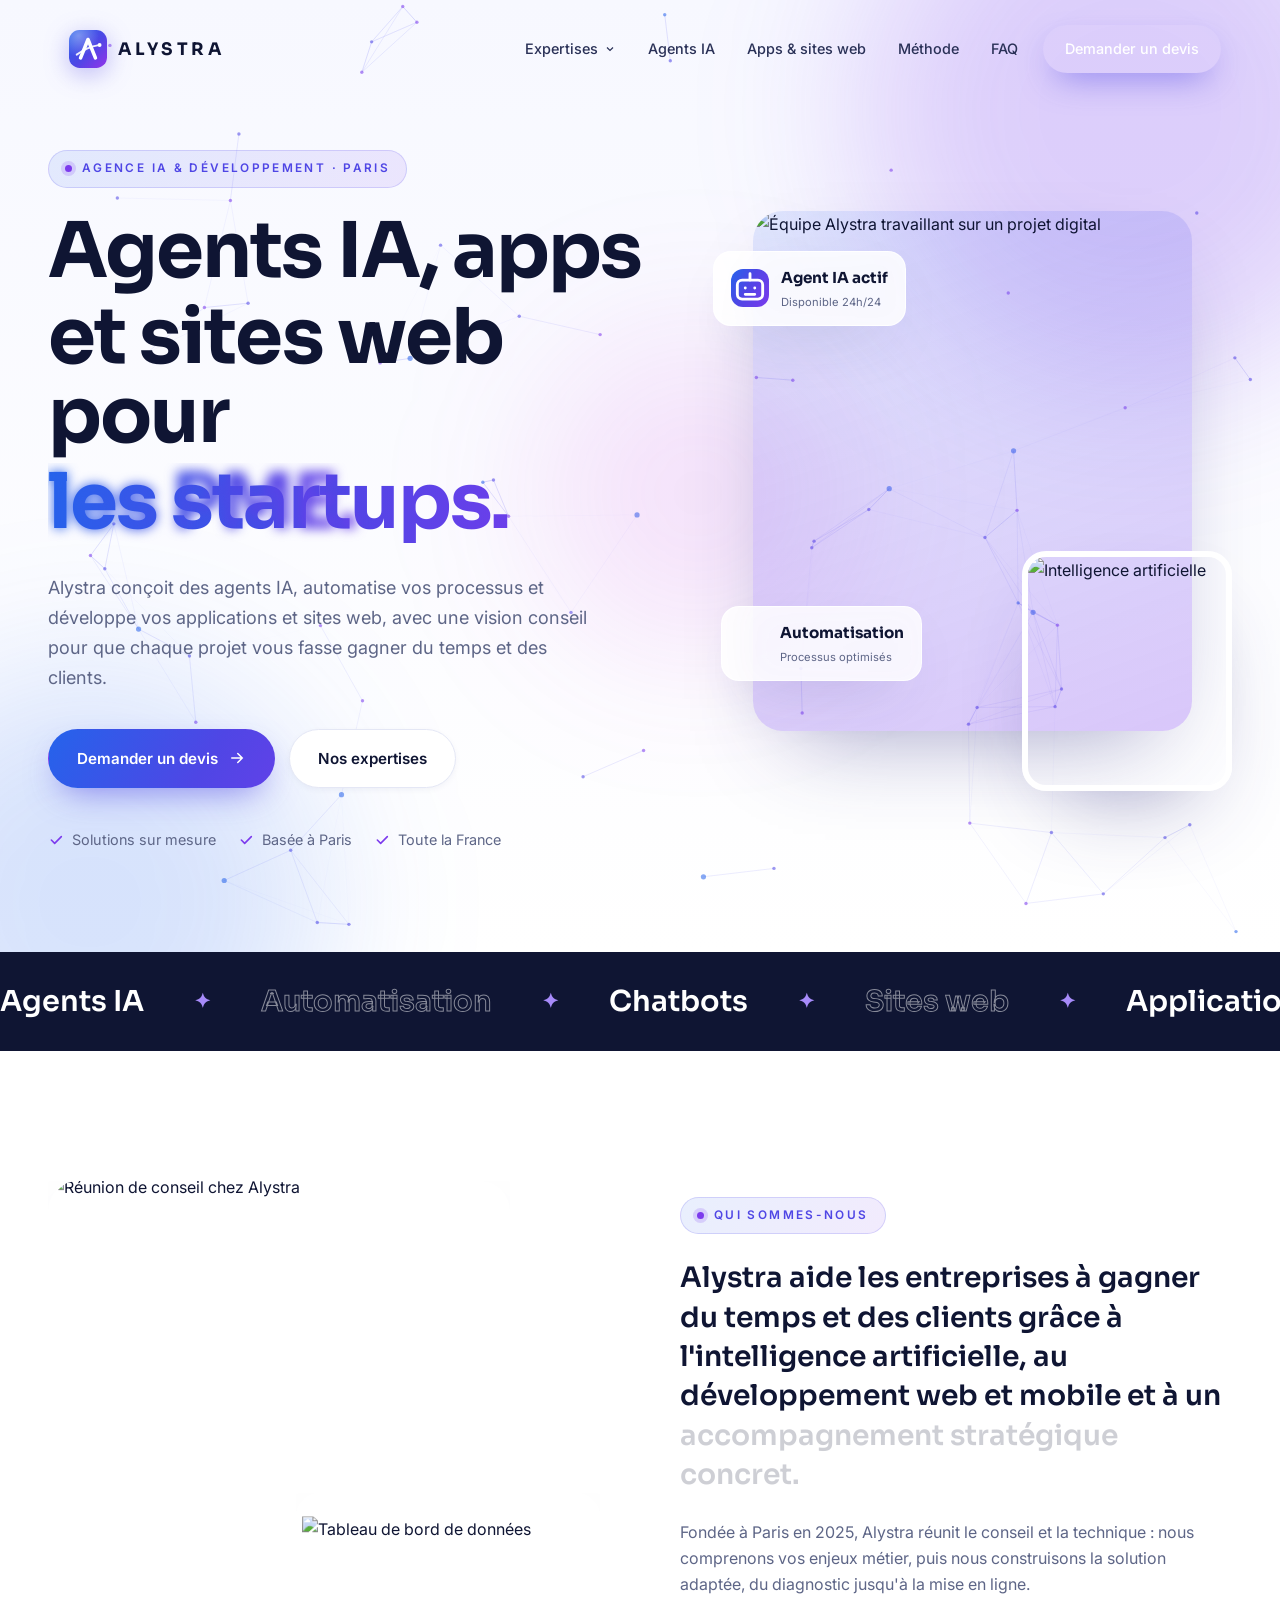
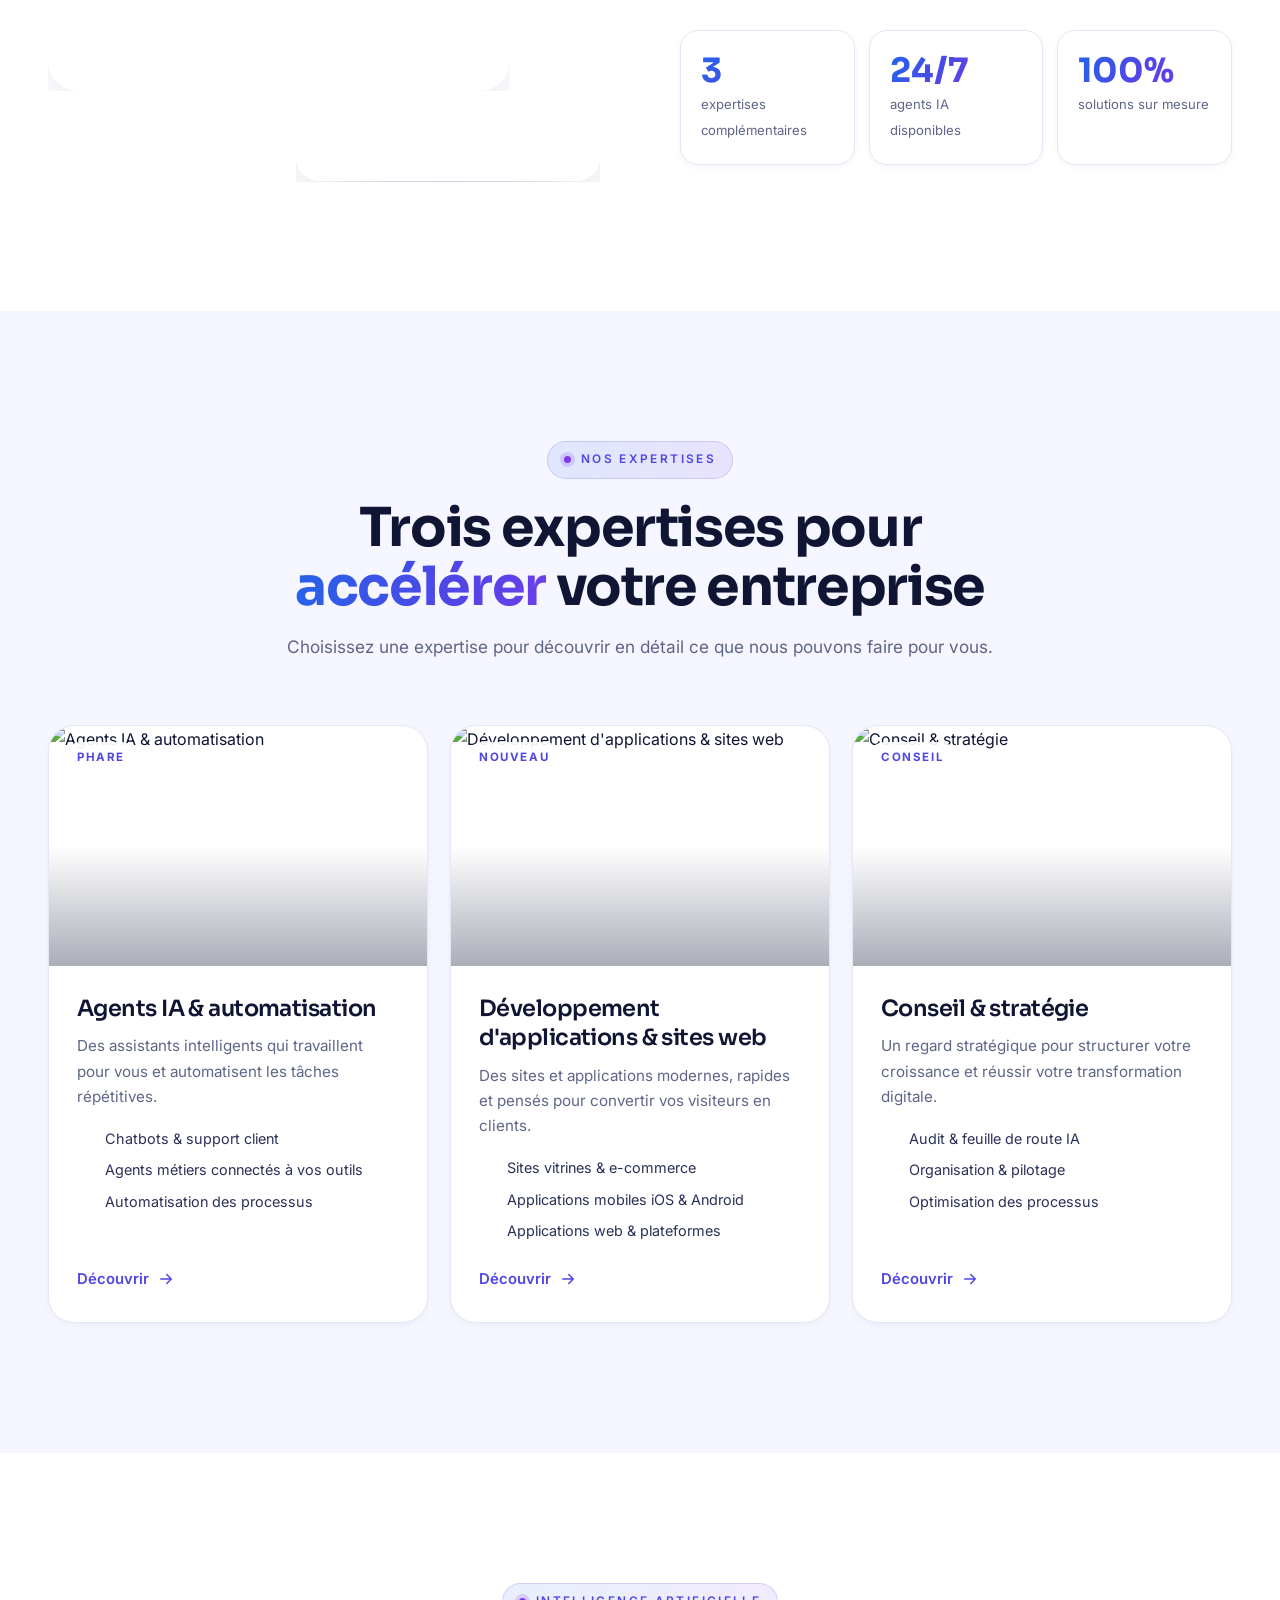
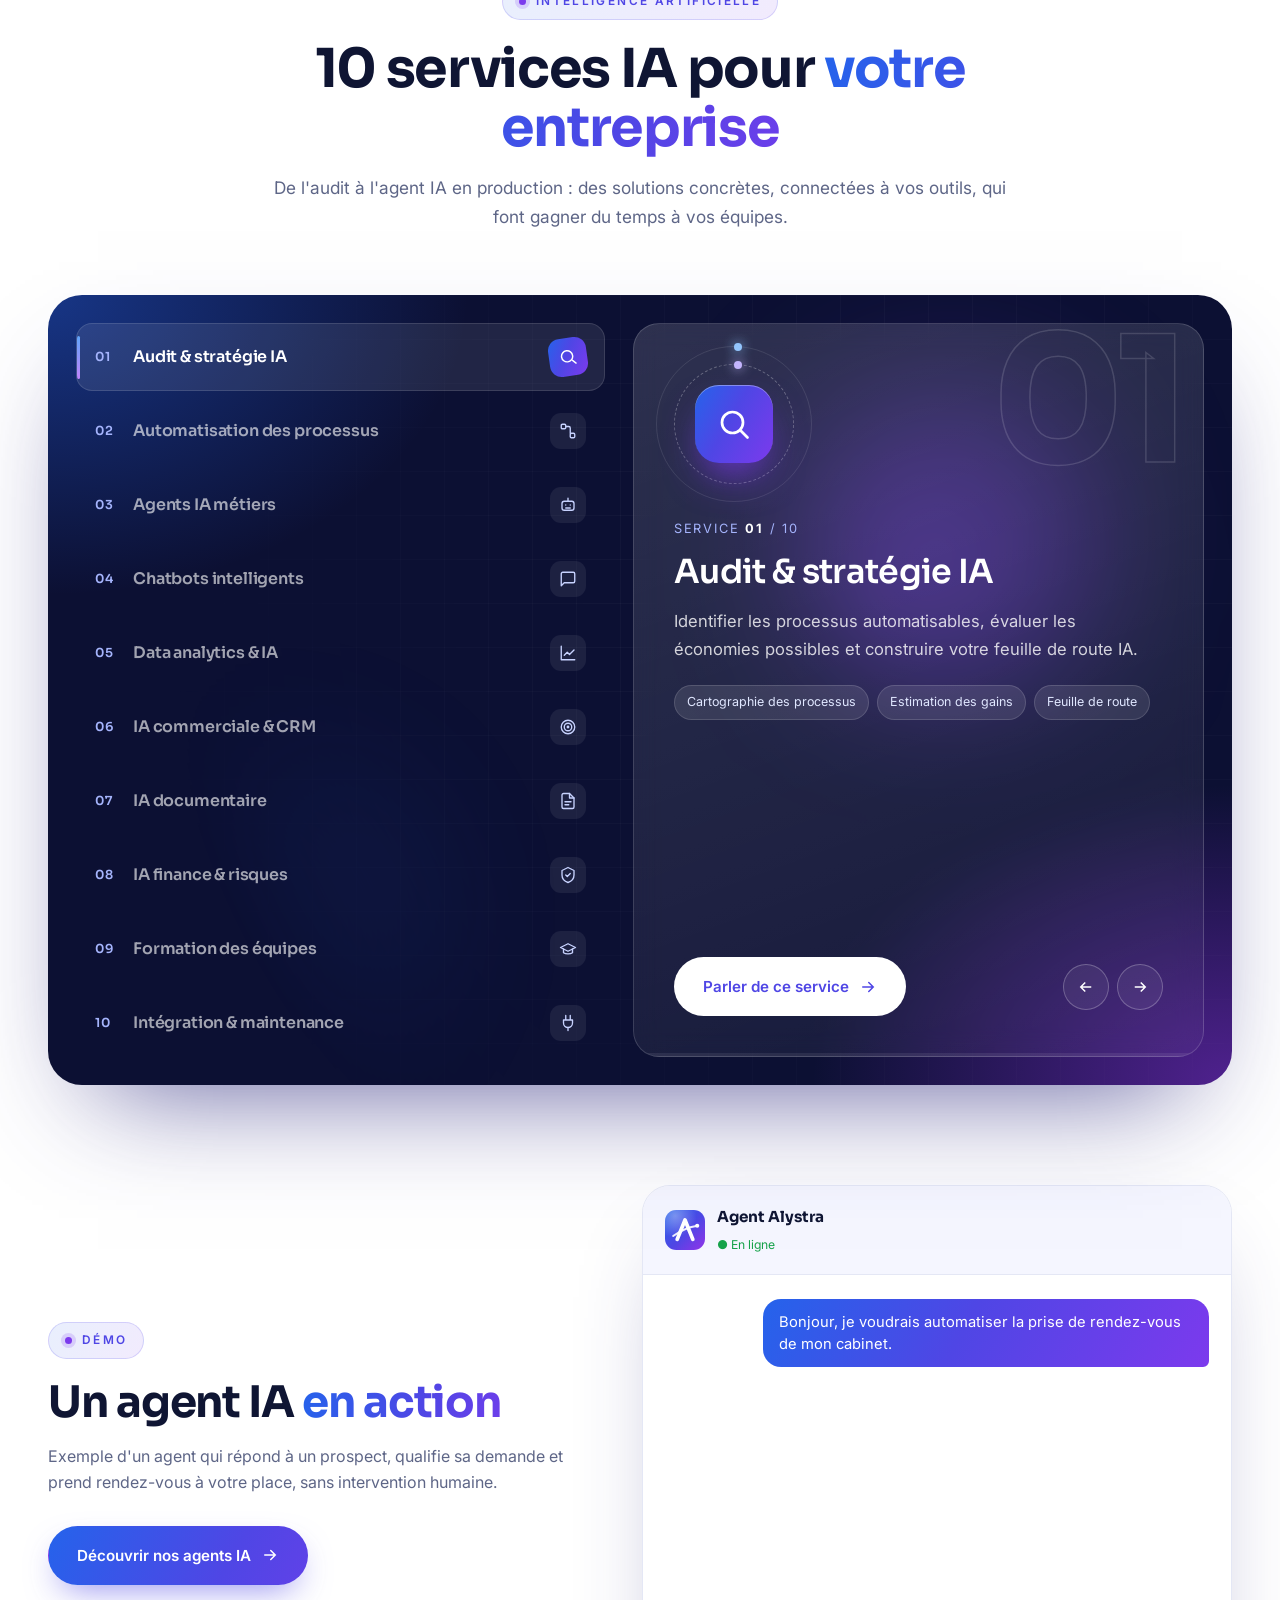
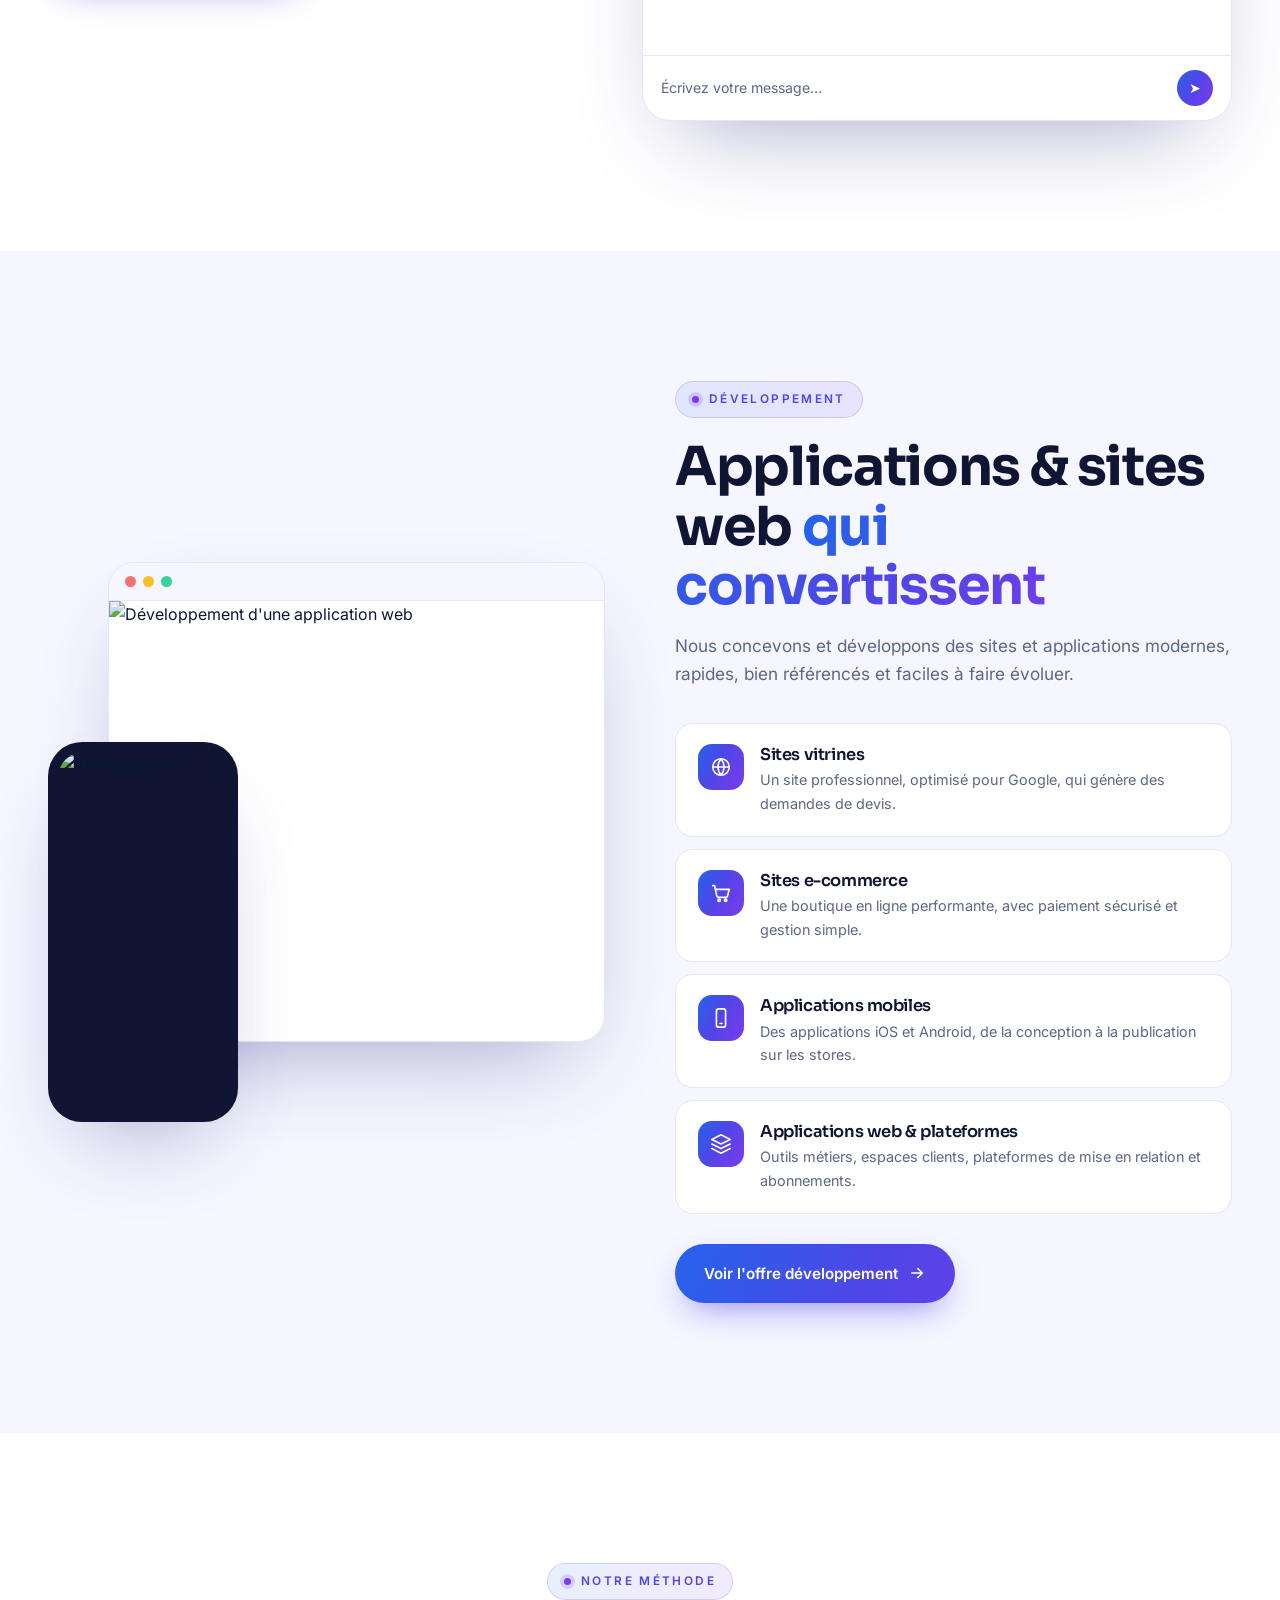
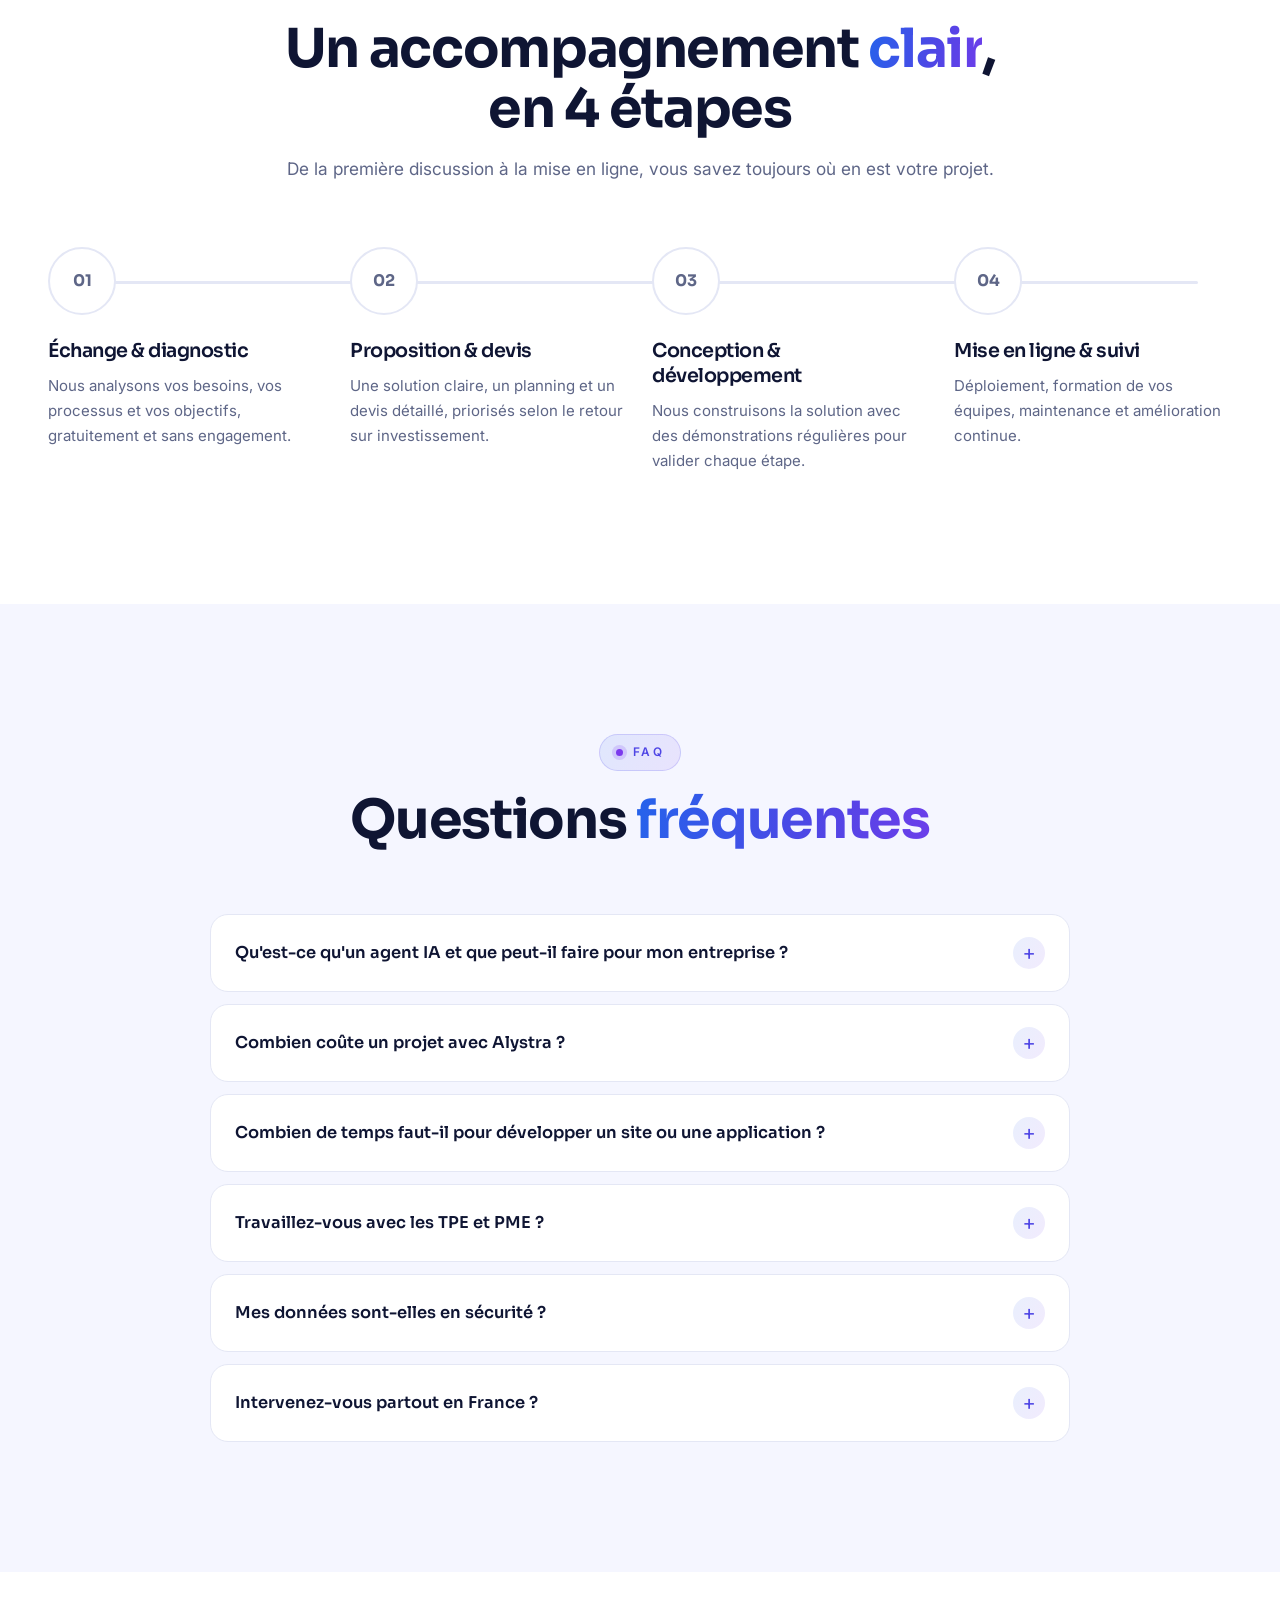
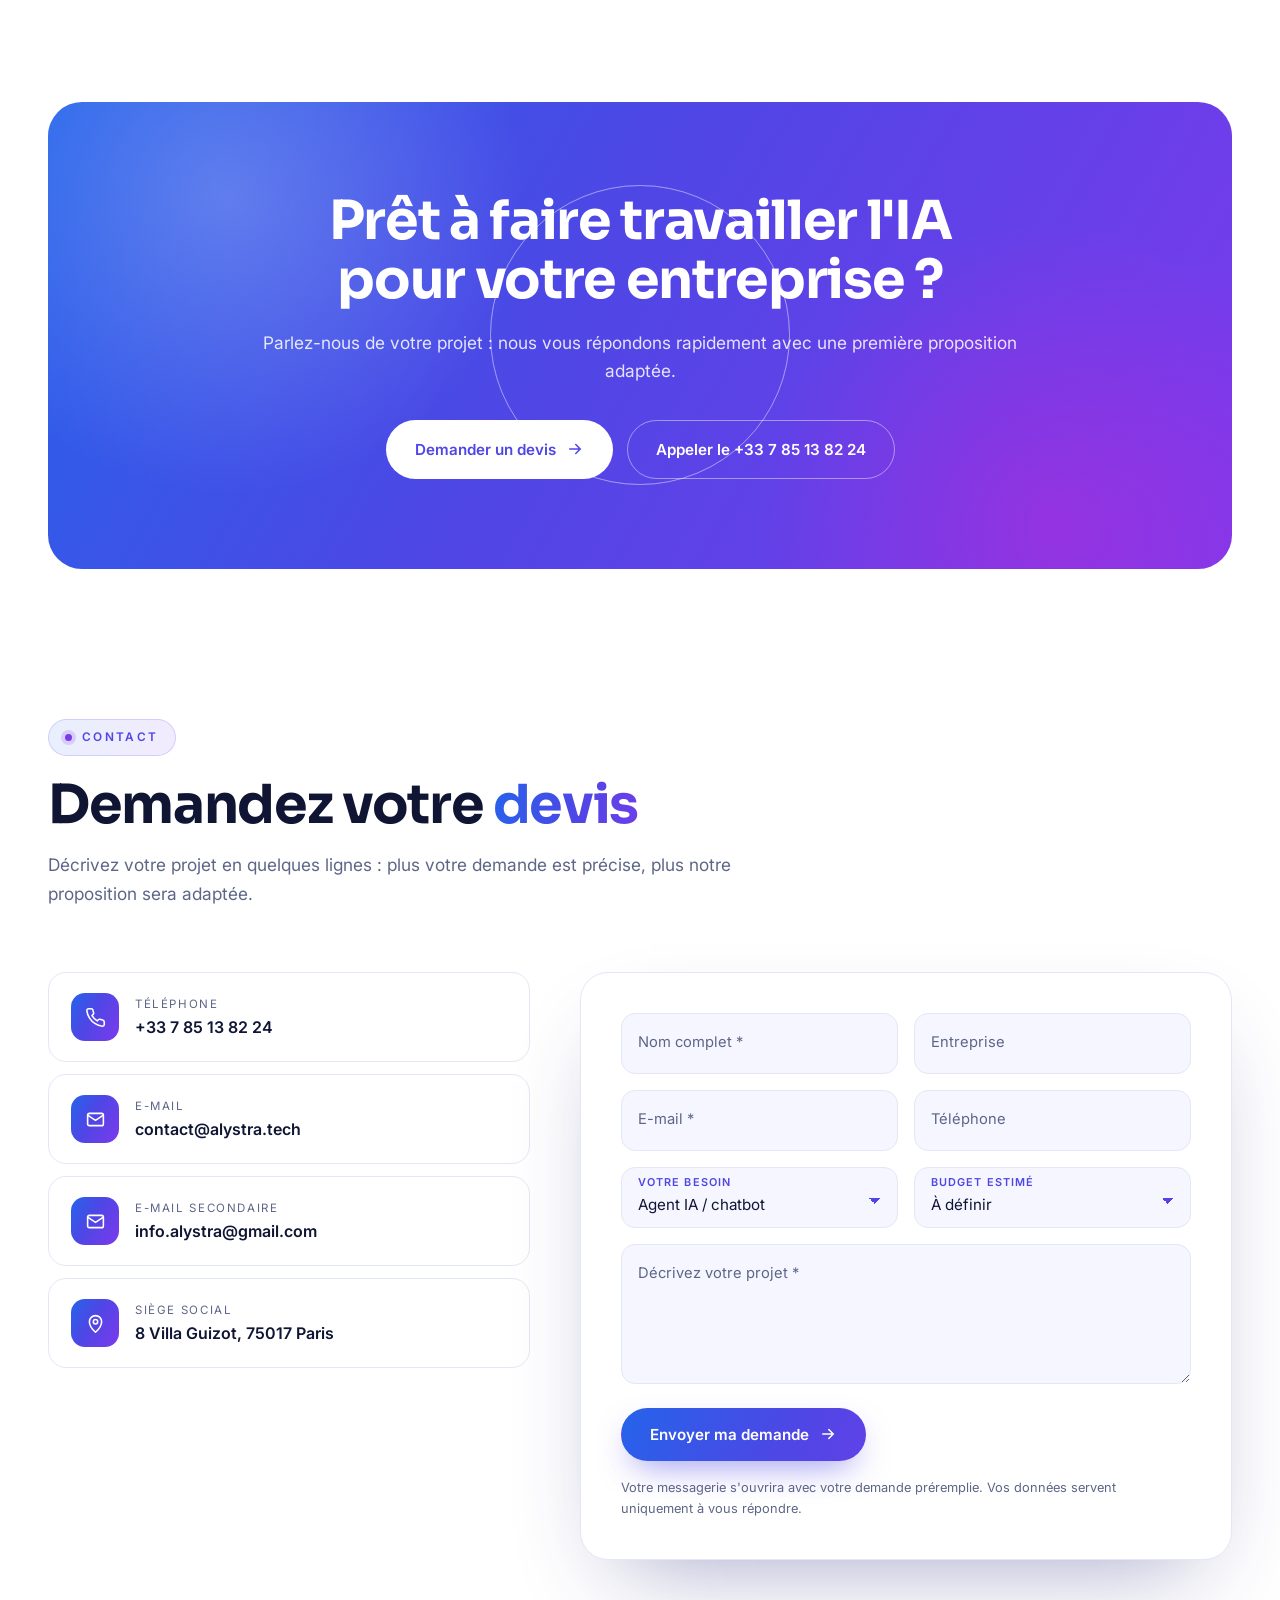
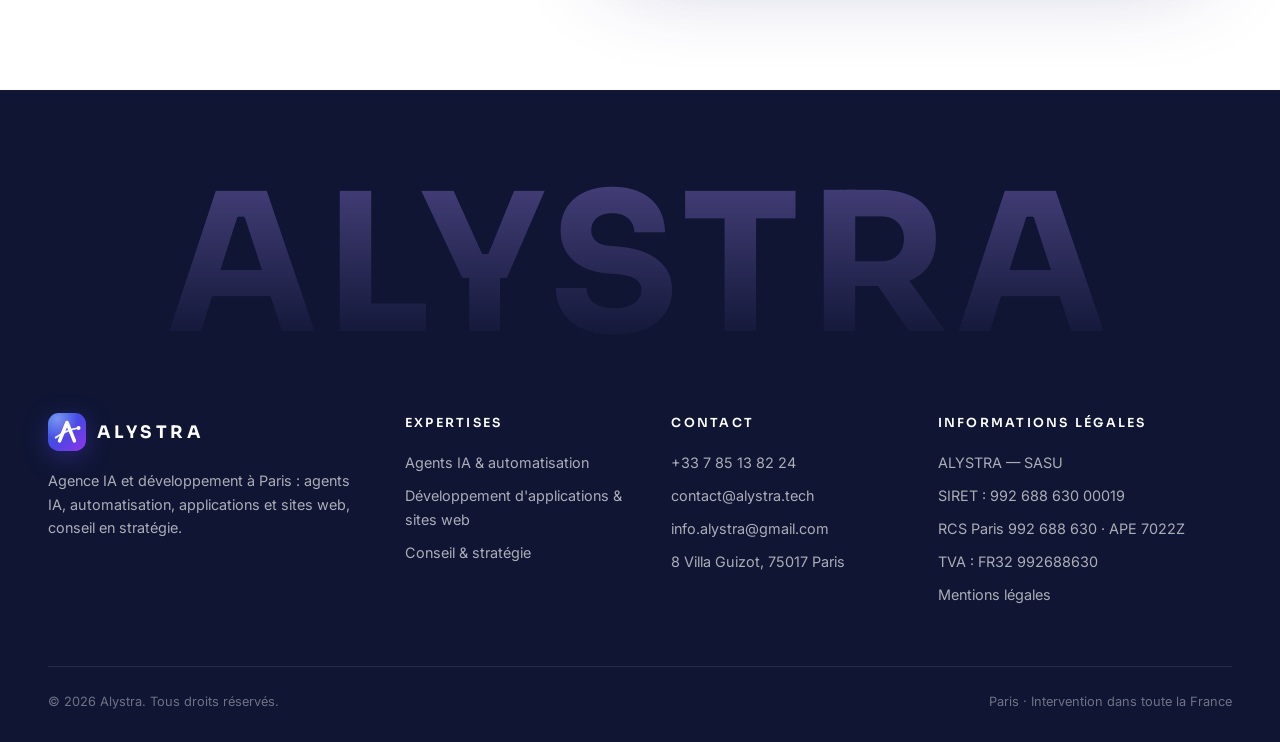
==== commit 37798d0a: "Page Agents IA : nouveau design éditorial Typo serif (Instrument Serif), fond papier, une seule coul" ====
--- a/index.html
+++ b/index.html
@@ -17,7 +17,7 @@
   <link rel="preconnect" href="https://fonts.googleapis.com" />
   <link rel="preconnect" href="https://fonts.gstatic.com" crossorigin />
   <link href="https://fonts.googleapis.com/css2?family=Inter:wght@400;500;600;700&family=Sora:wght@400;500;600;700&display=swap" rel="stylesheet" />
-  <link rel="stylesheet" href="styles.css?v=4" />
+  <link rel="stylesheet" href="styles.css?v=5" />
   <script type="application/ld+json">
   {"@context":"https://schema.org","@type":"ProfessionalService","name":"Alystra","legalName":"ALYSTRA SASU","url":"https://alystra.tech","logo":"https://alystra.tech/assets/logo-mark.svg","image":"https://alystra.tech/assets/og-image.jpg","email":"contact@alystra.tech","telephone":"+33785138224","vatID":"FR32992688630","address":{"@type":"PostalAddress","streetAddress":"8 Villa Guizot","postalCode":"75017","addressLocality":"Paris","addressCountry":"FR"},"areaServed":"FR","knowsAbout":["Agents IA","Automatisation des processus","Chatbots","Développement d'applications mobiles","Création de sites web","Conseil en stratégie"]}
   </script>
@@ -461,6 +461,6 @@
     </div>
   </footer>
 
-  <script src="script.js?v=4"></script>
+  <script src="script.js?v=5"></script>
 </body>
 </html>
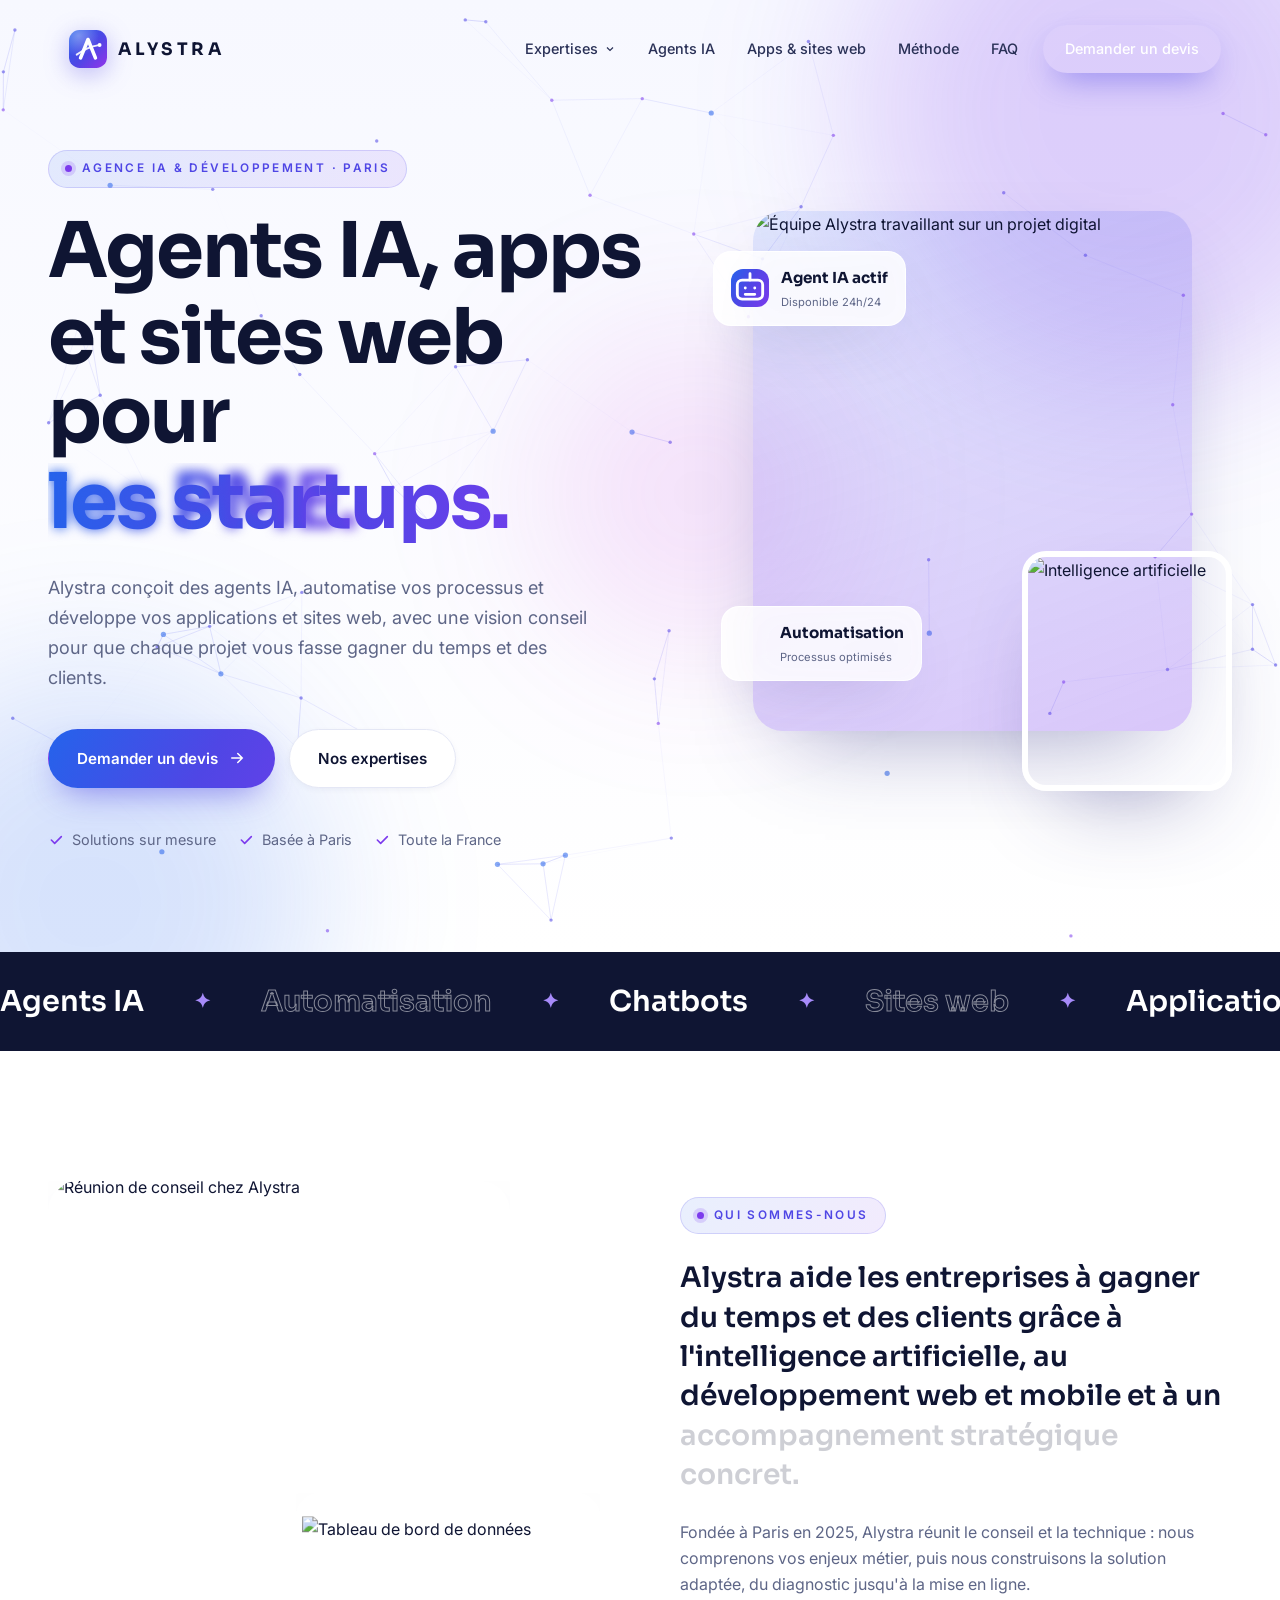
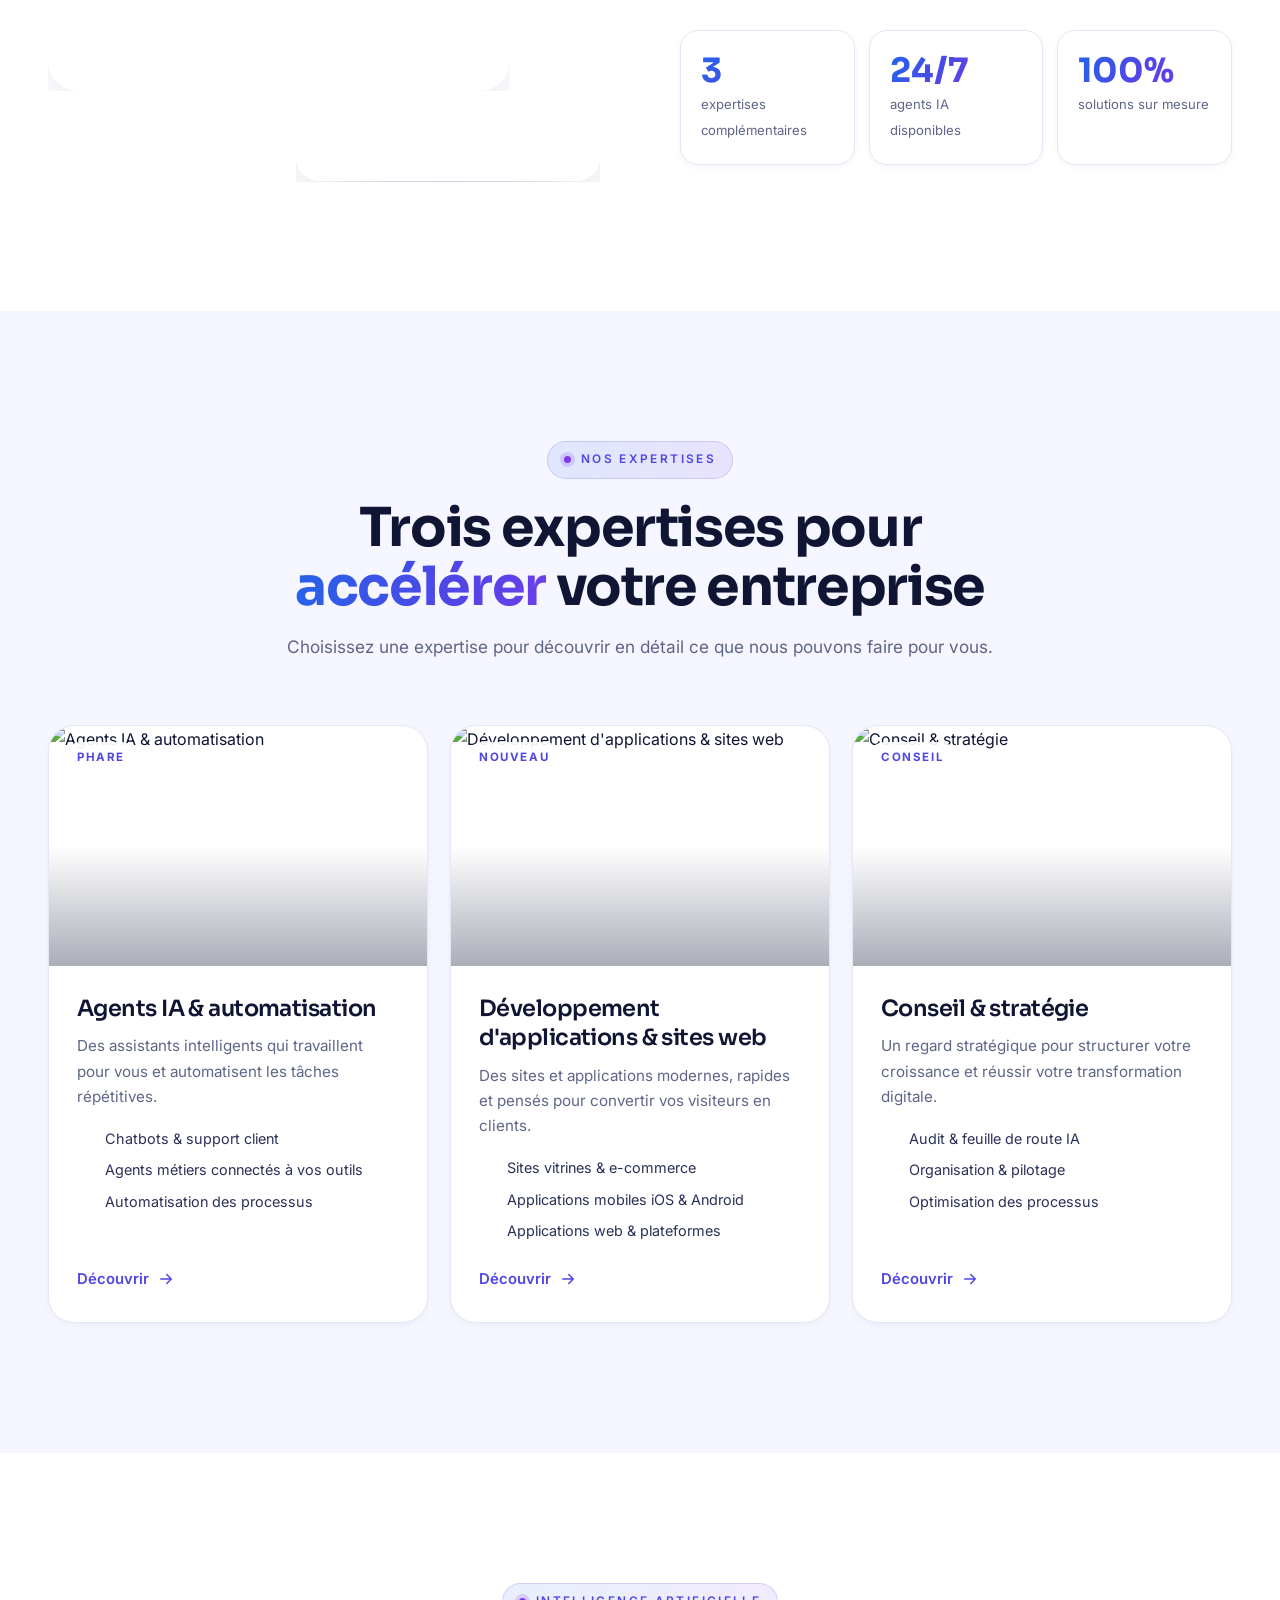
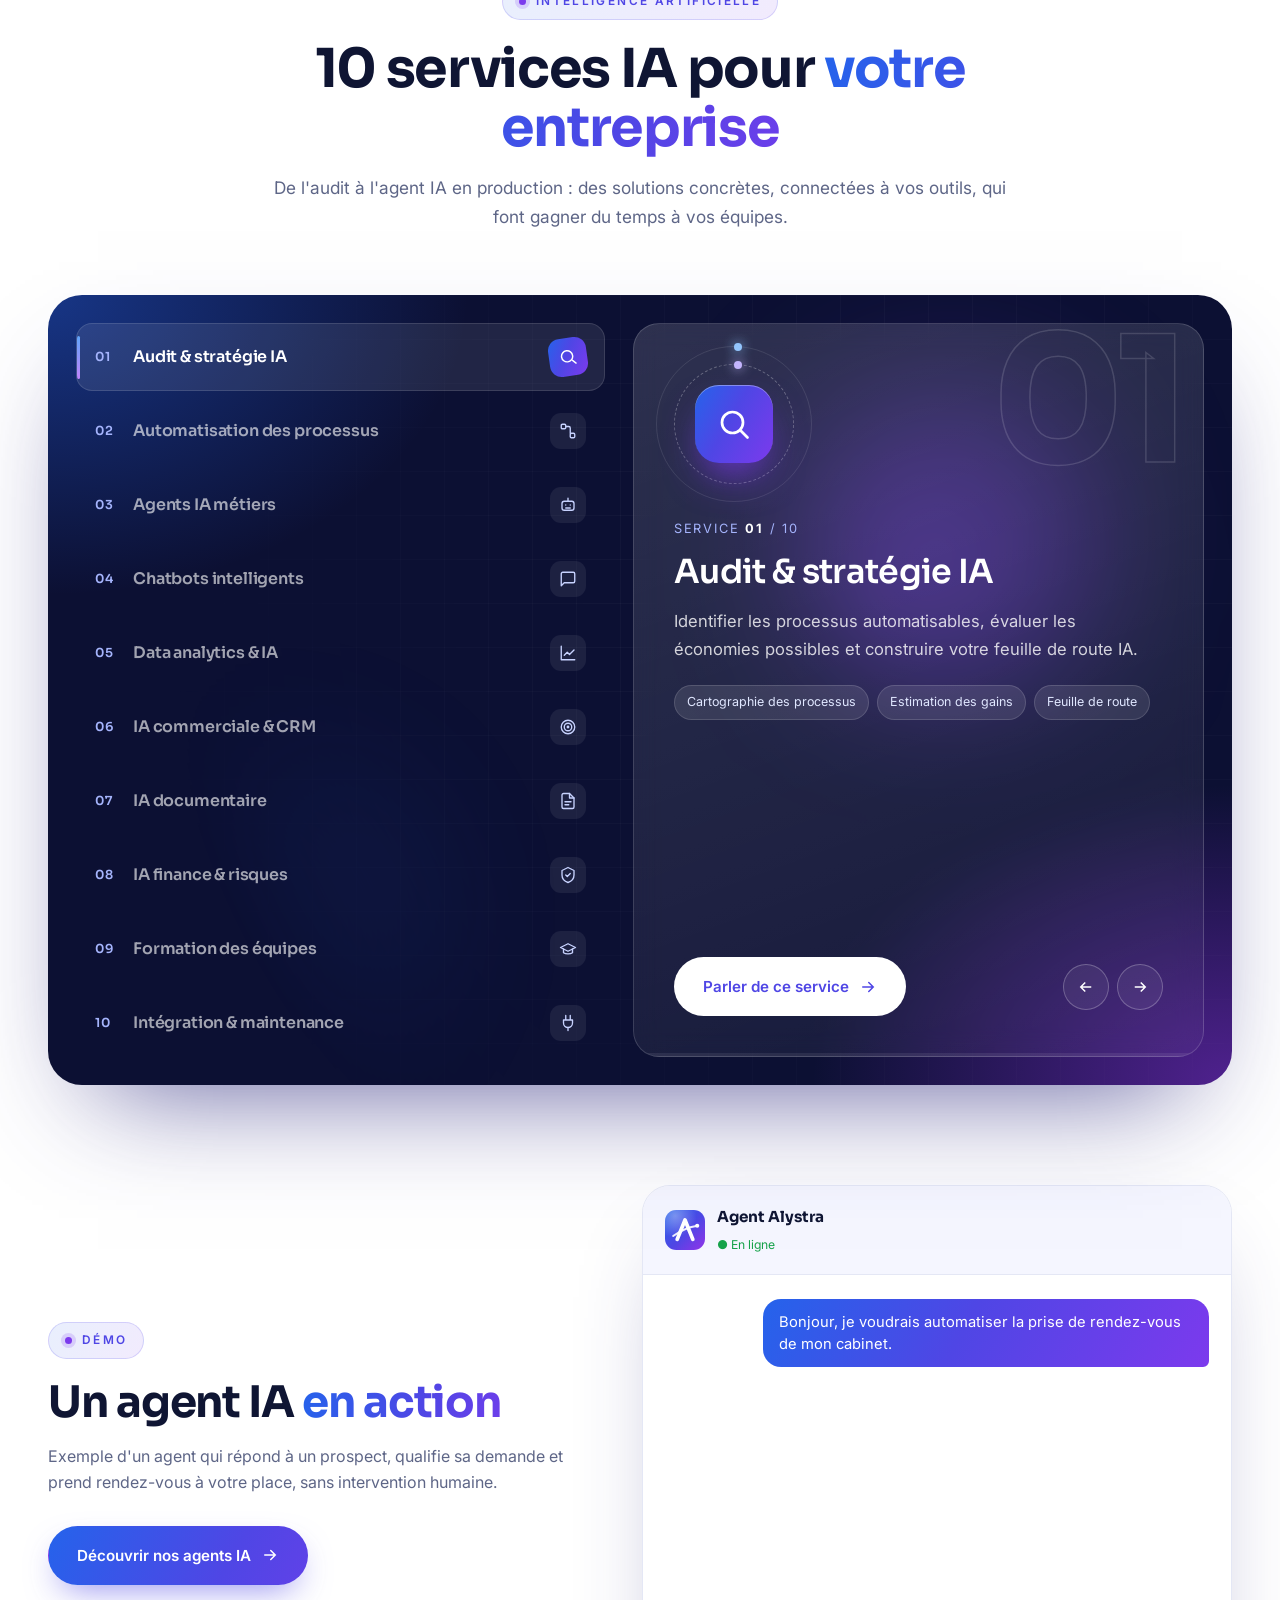
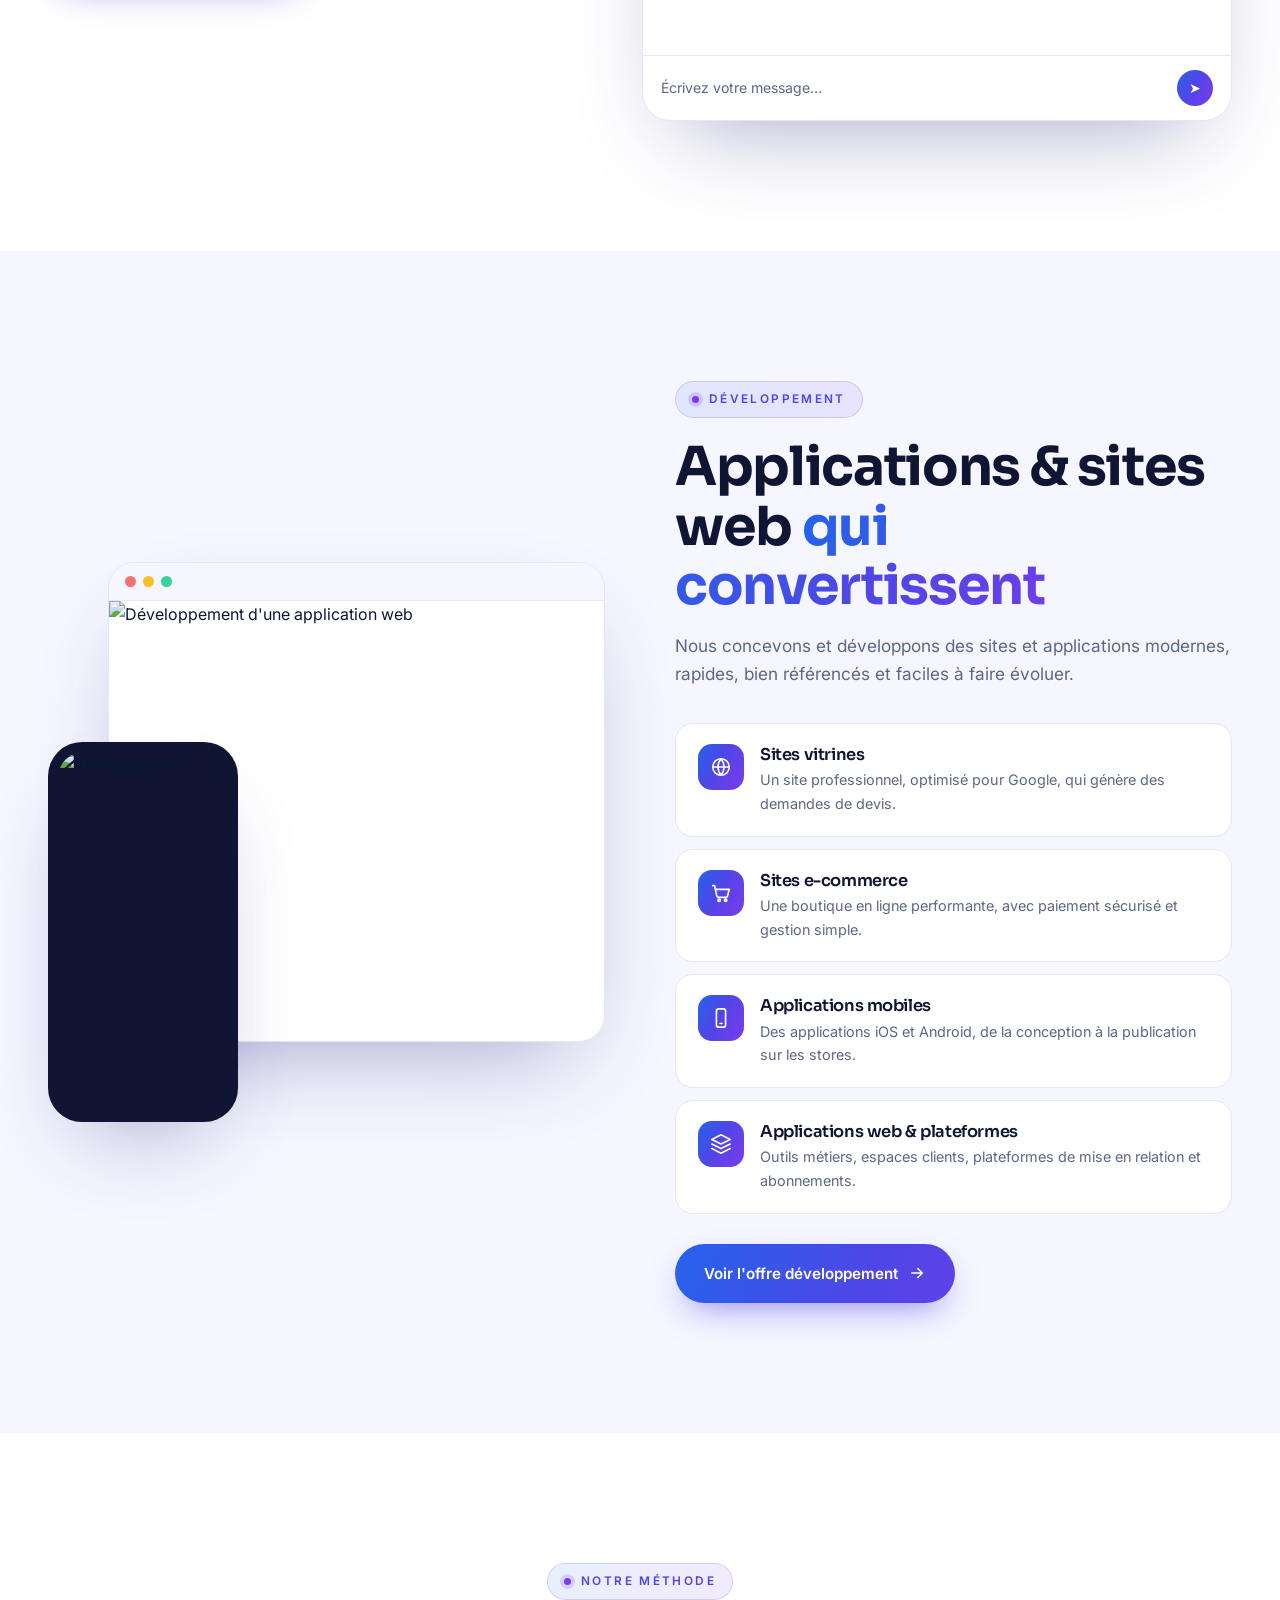
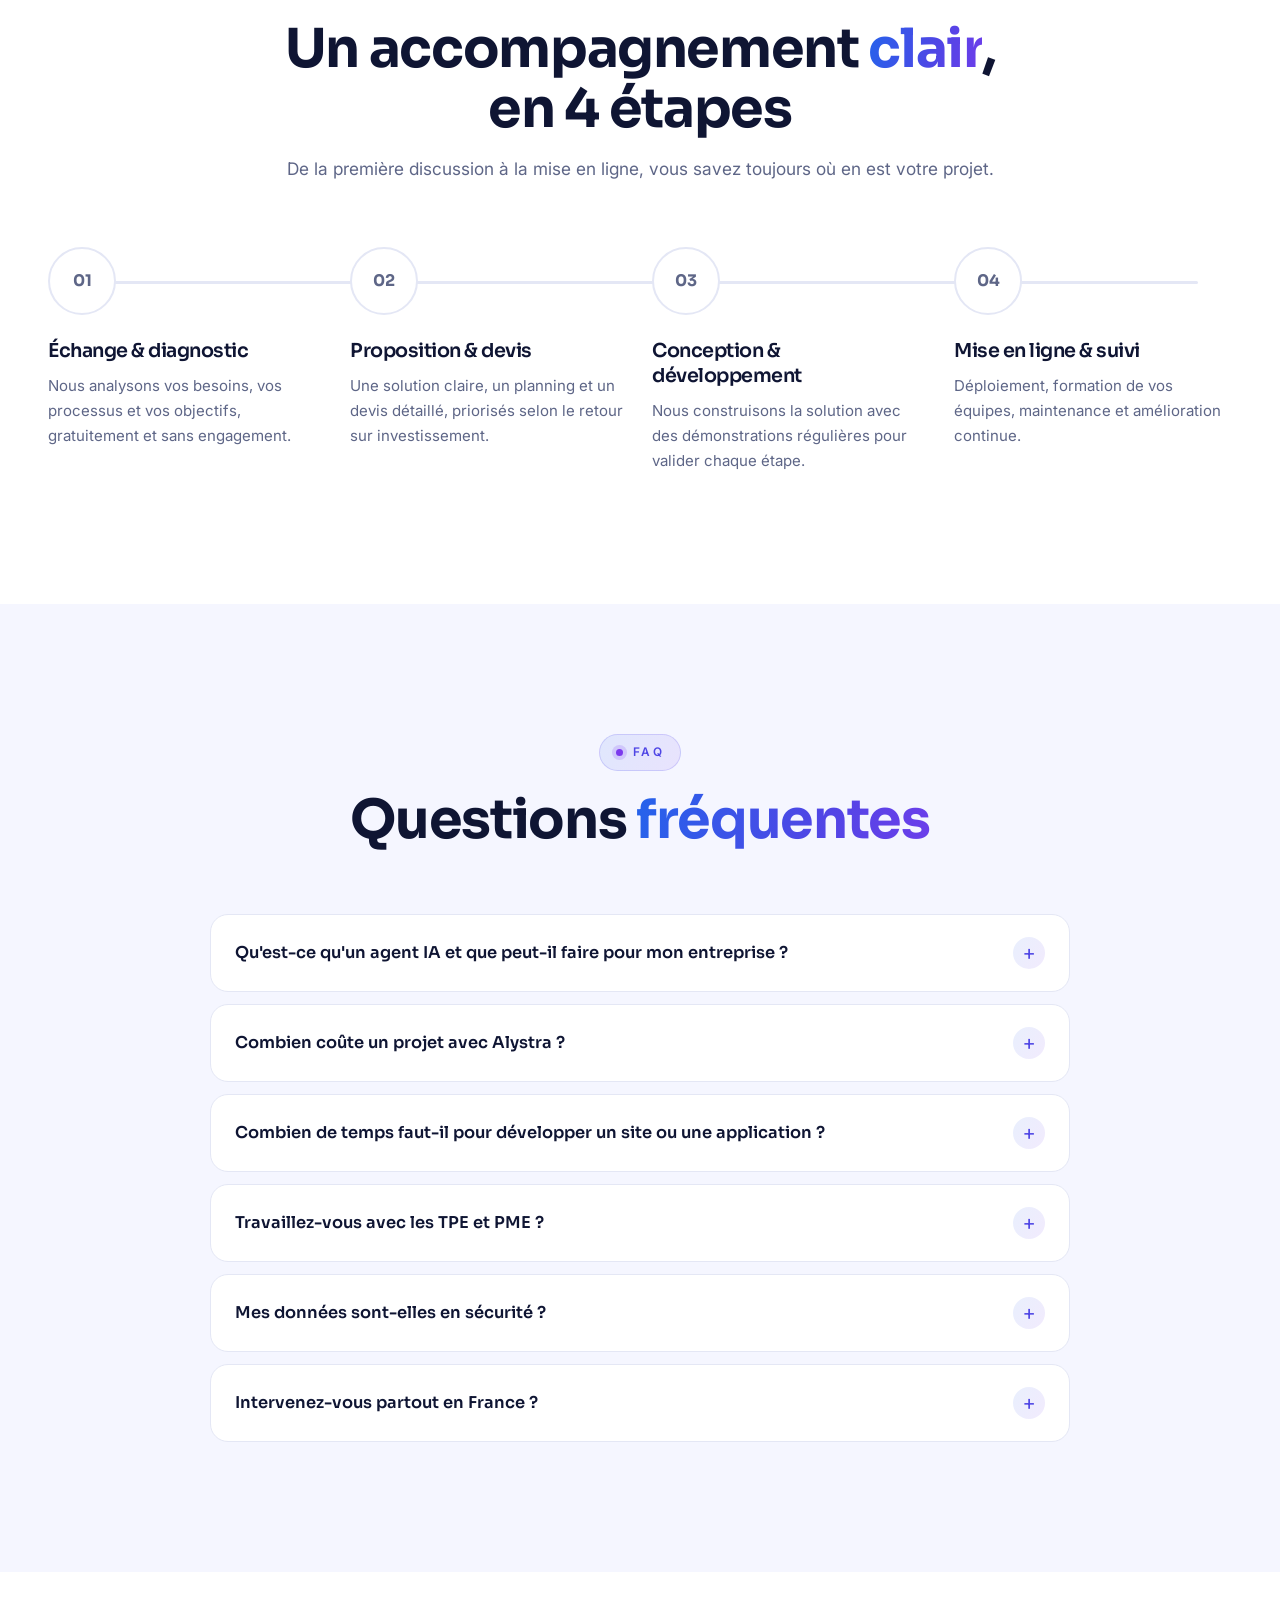
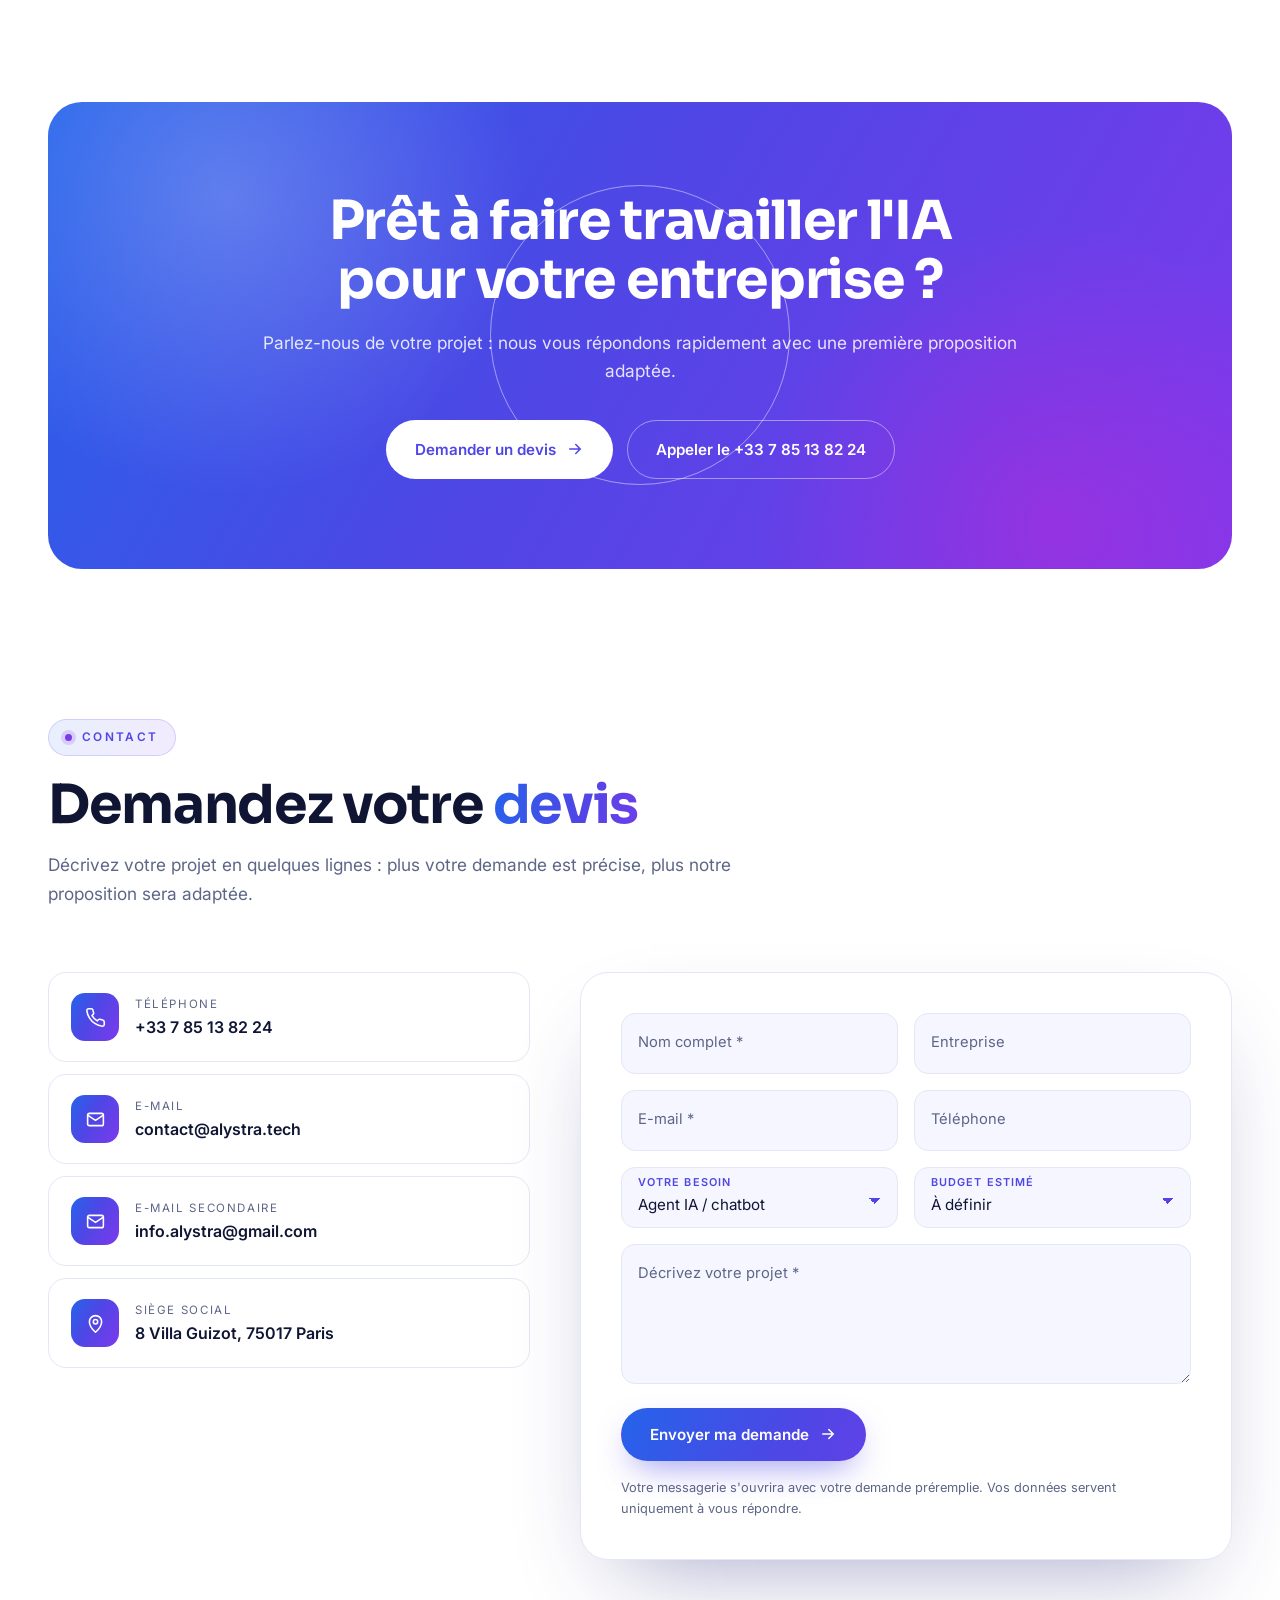
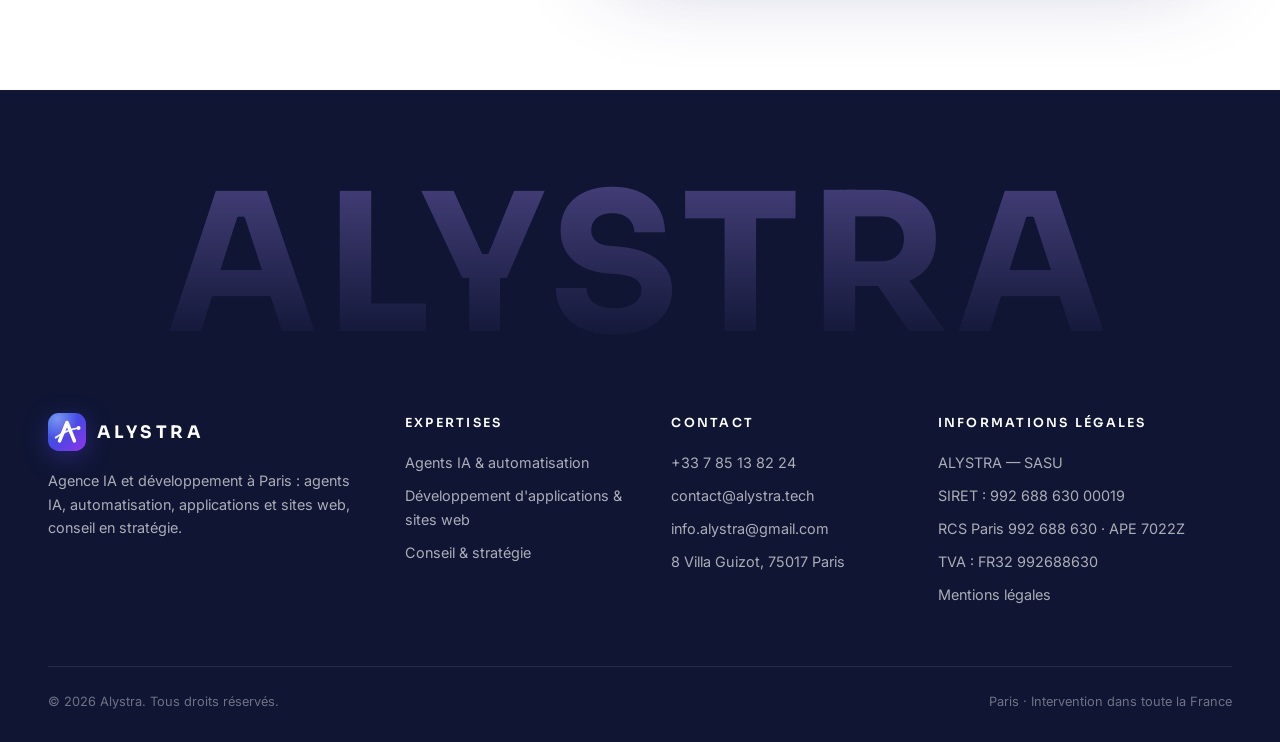
==== commit 6209e284: "Pages Développement et Conseil : design éditorial Même style que la page Agents IA (serif, papier, f" ====
--- a/index.html
+++ b/index.html
@@ -461,6 +461,6 @@
     </div>
   </footer>
 
-  <script src="script.js?v=5"></script>
+  <script src="script.js?v=6"></script>
 </body>
 </html>
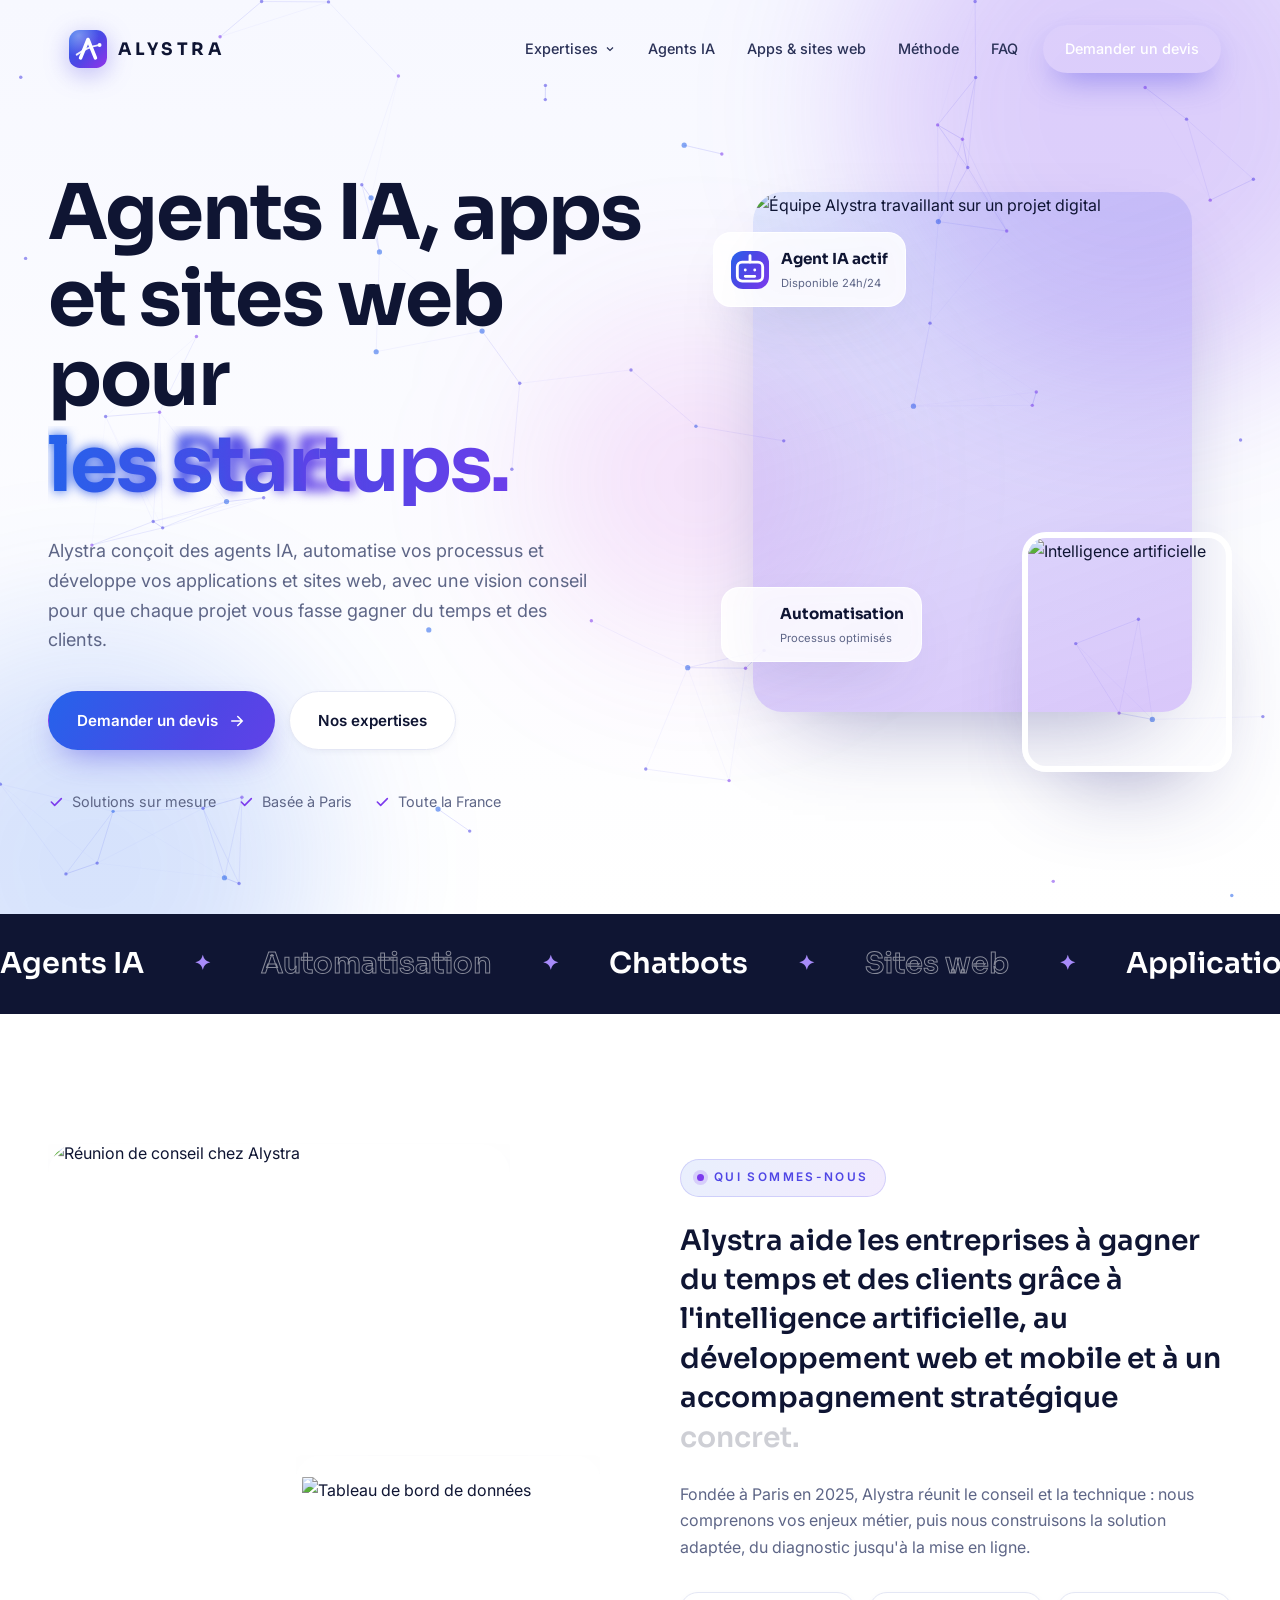
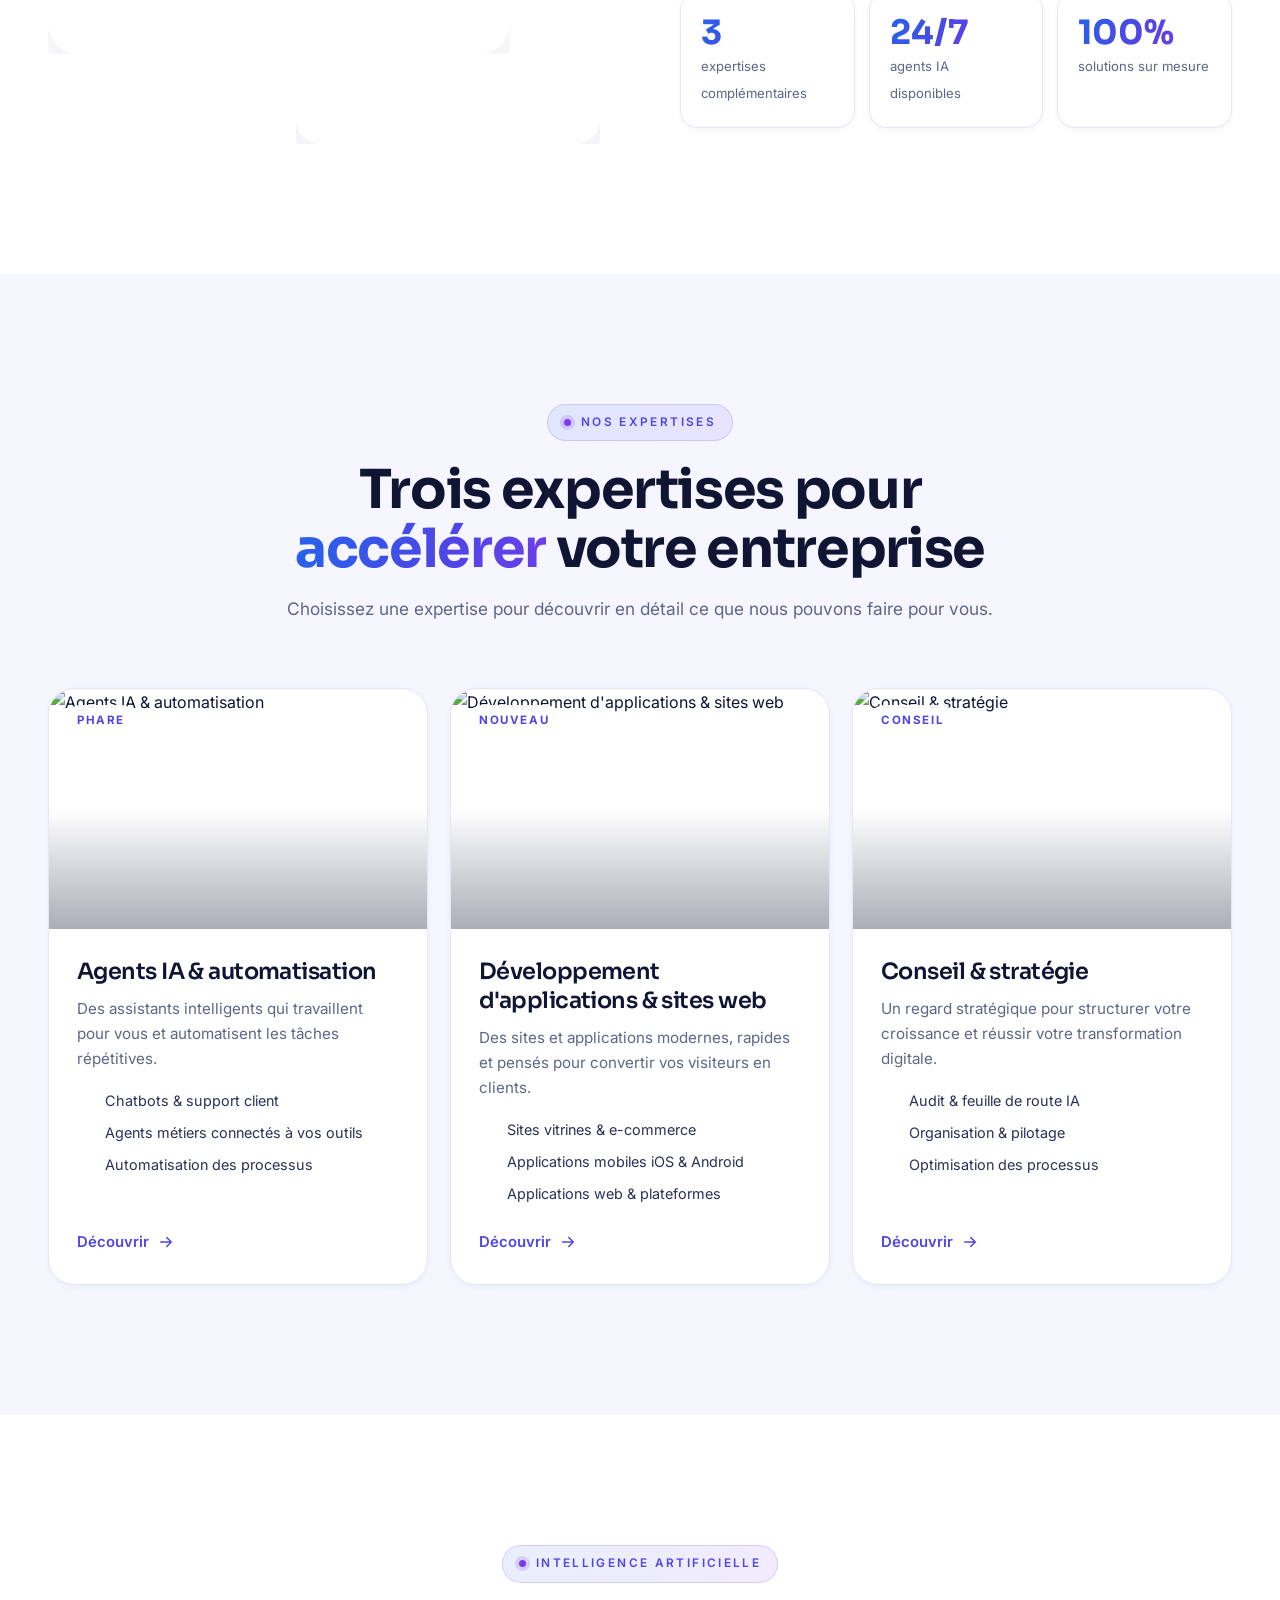
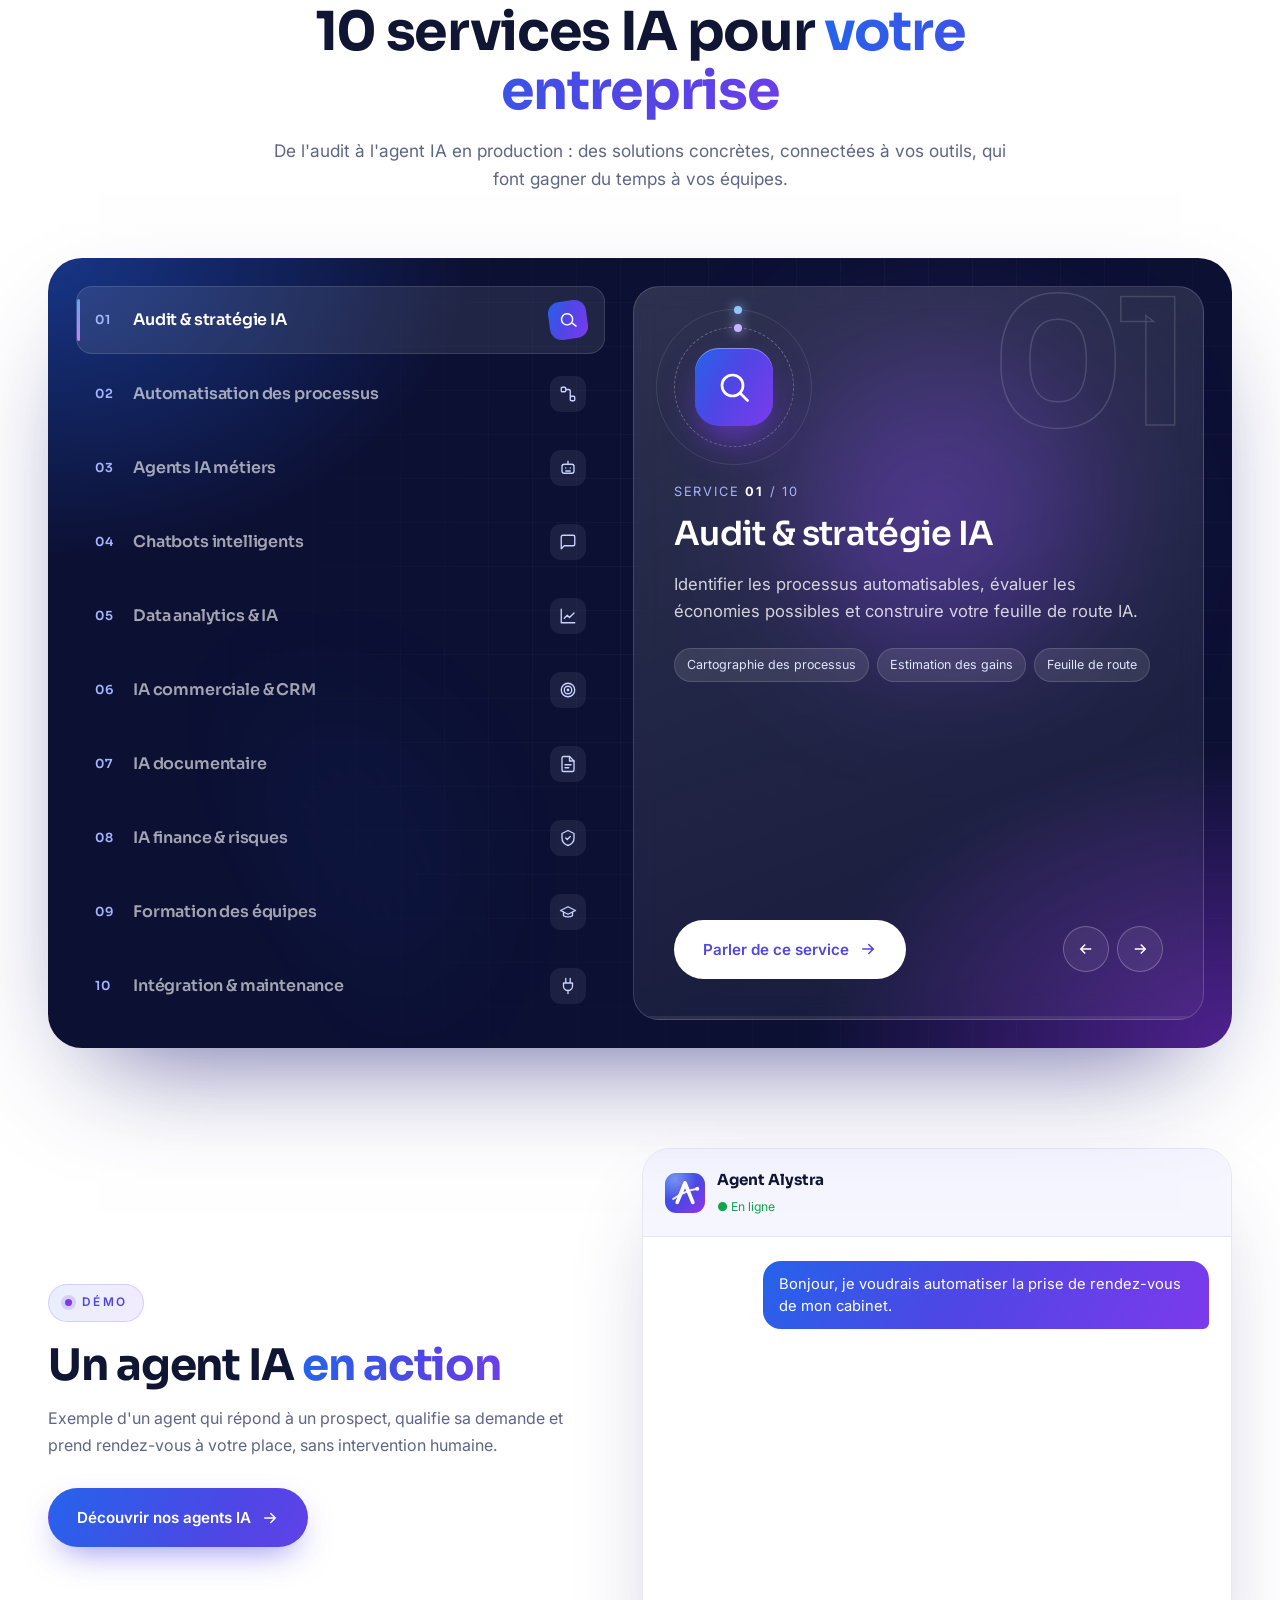
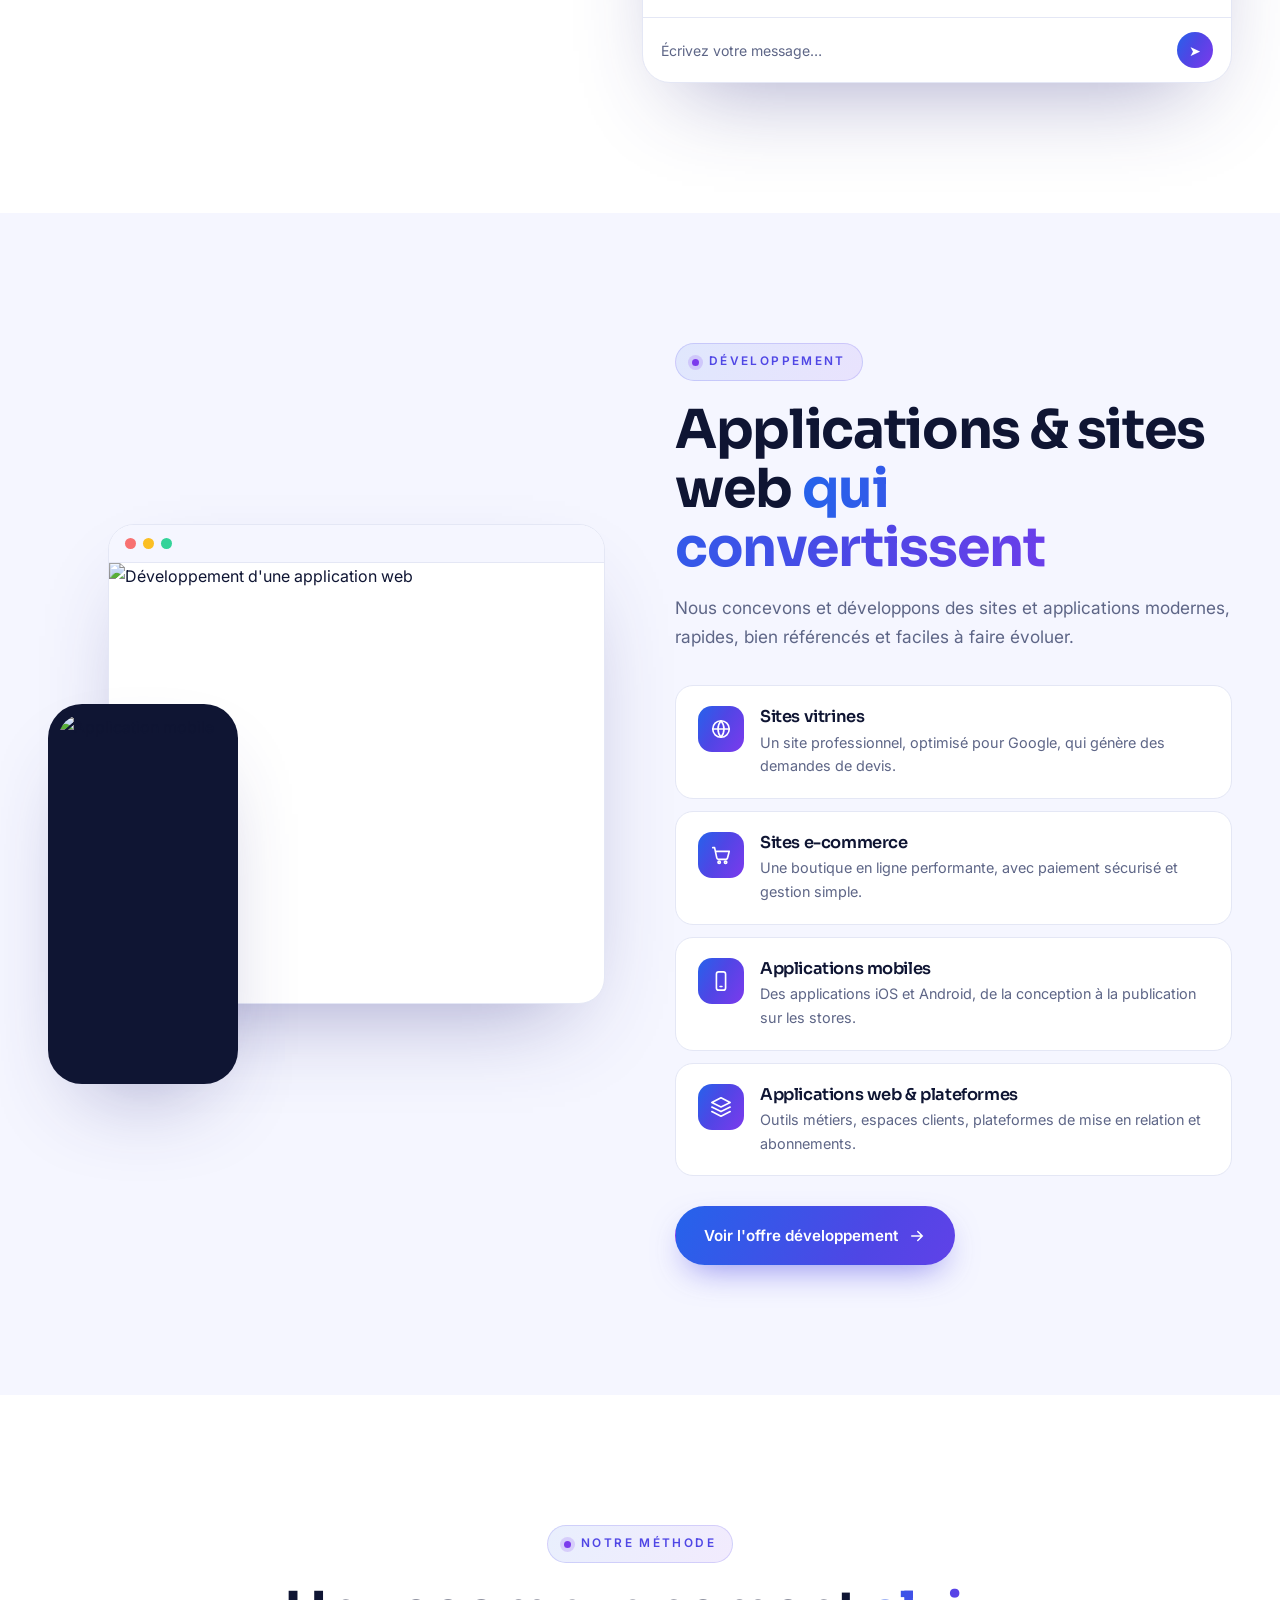
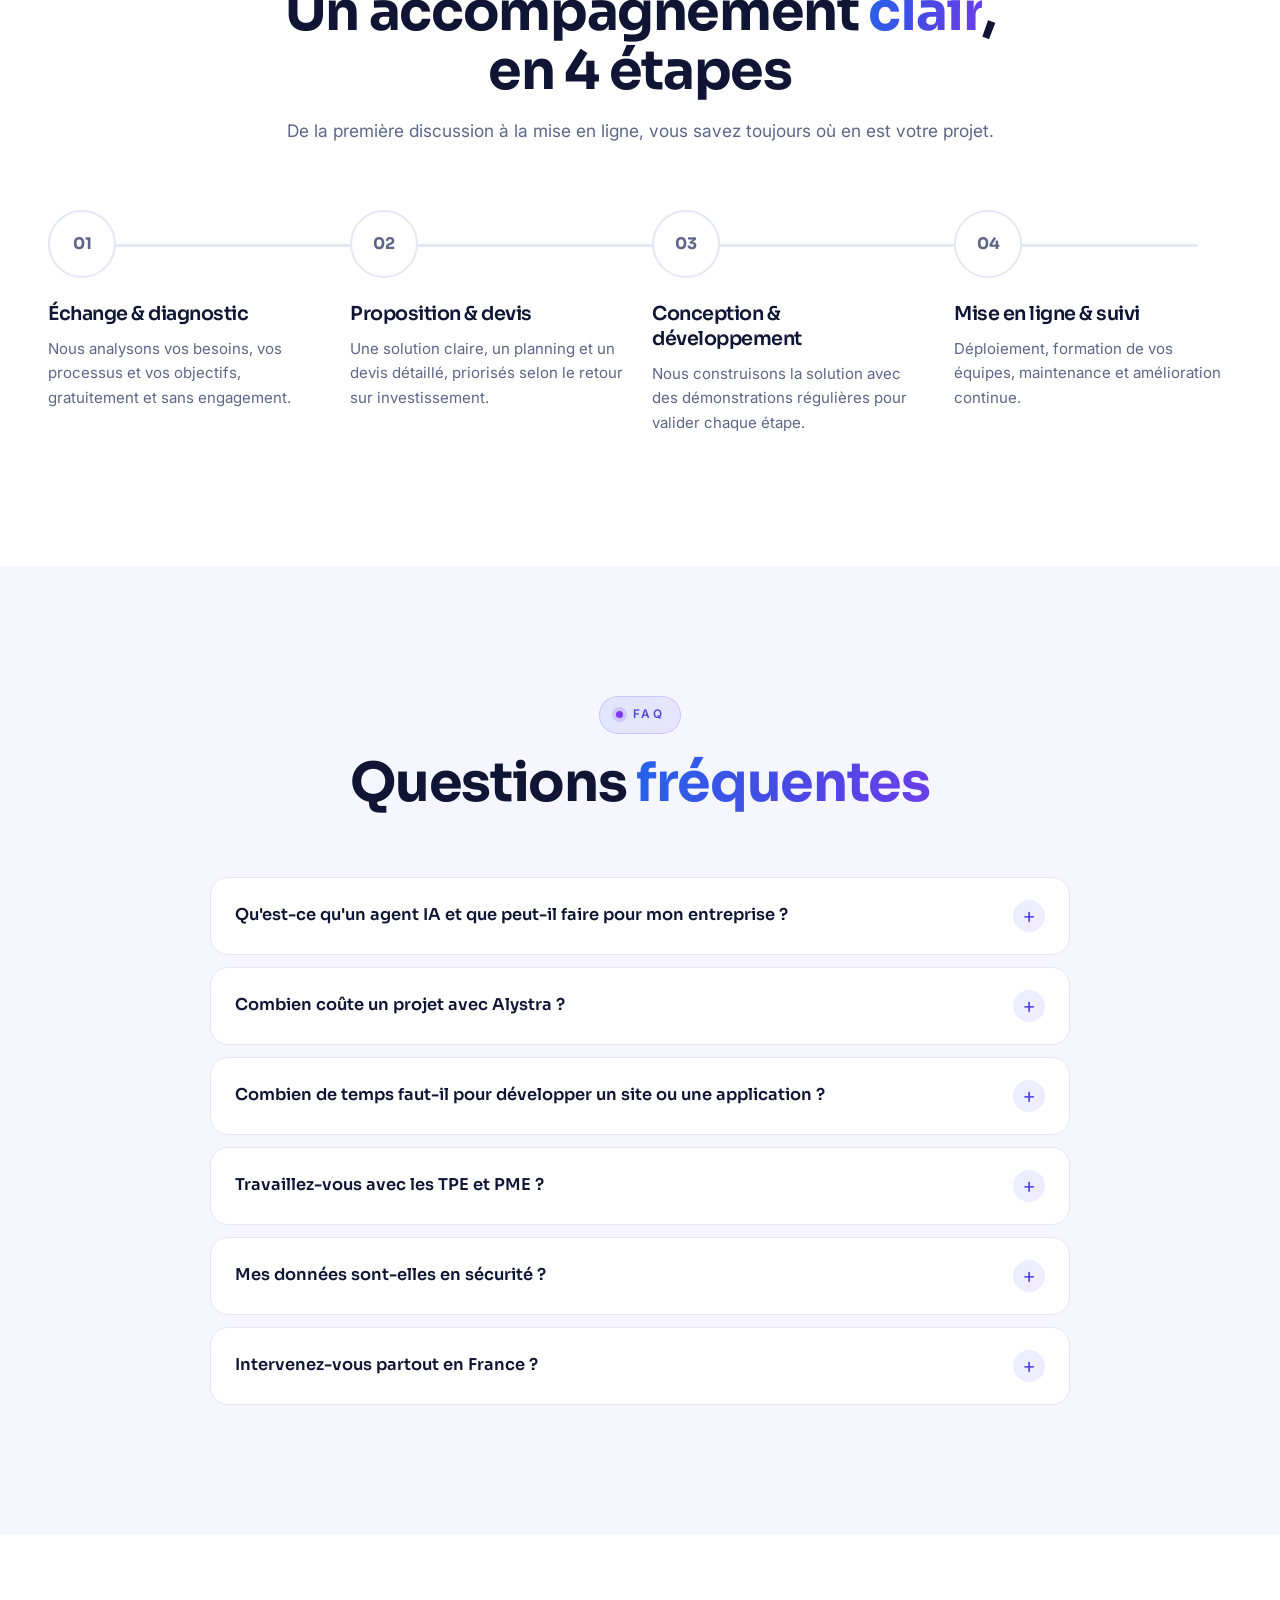
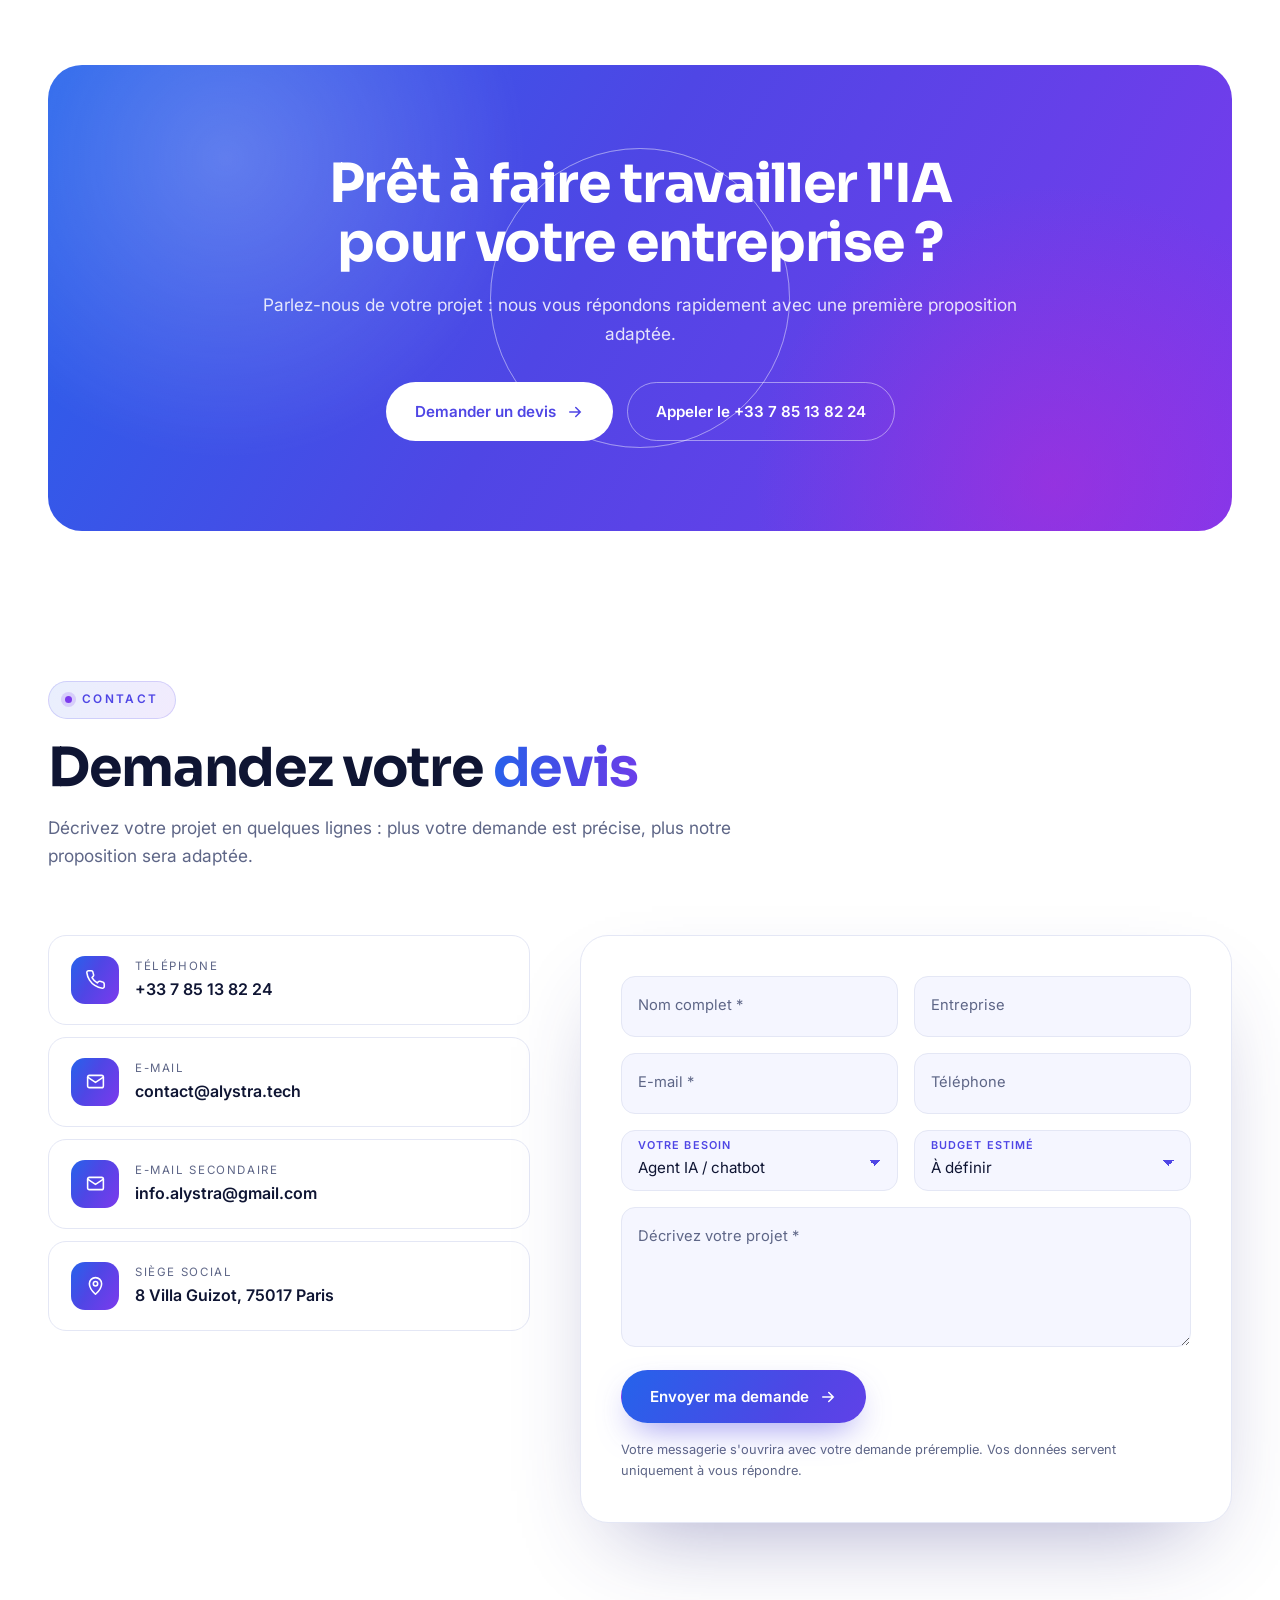
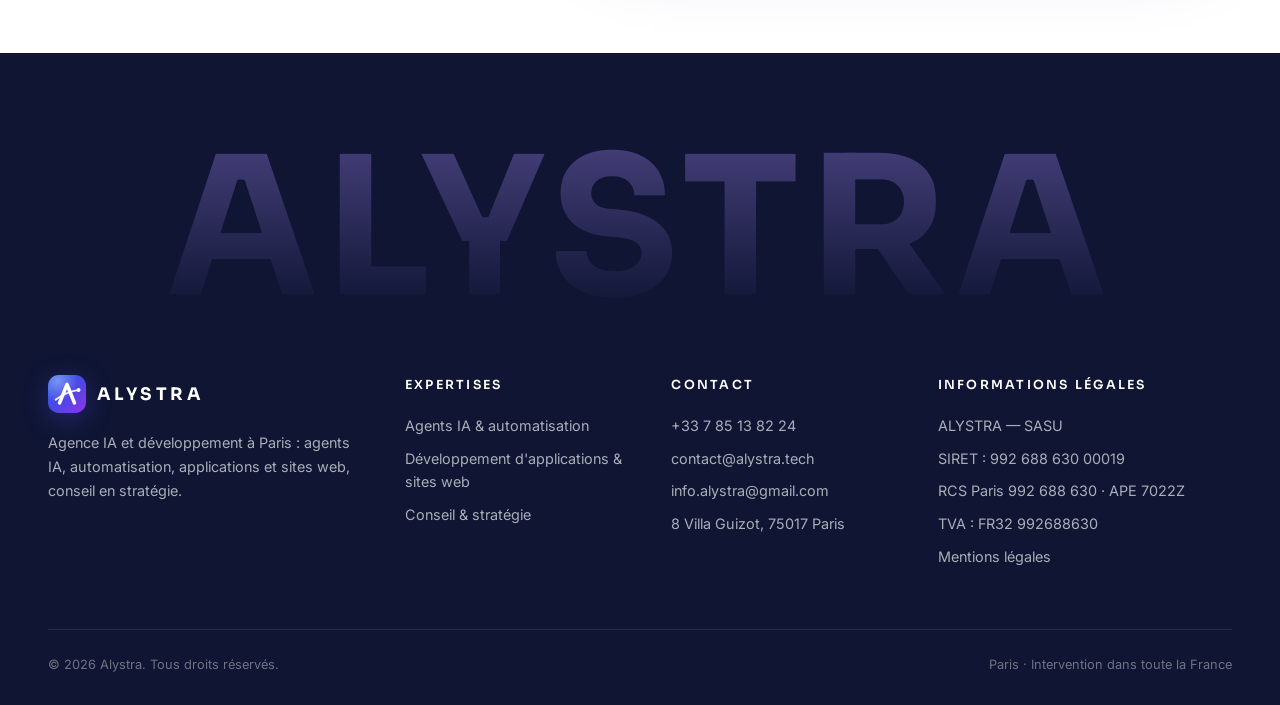
==== commit e22aa712: "Accueil : retrait de l'étiquette « Agence IA & développement · Paris » Co-Authored-By: Claude Opus 5" ====
--- a/index.html
+++ b/index.html
@@ -93,7 +93,6 @@
       <div class="blob b1"></div><div class="blob b2"></div><div class="blob b3"></div>
       <div class="container hero-grid">
         <div>
-          <span class="eyebrow fade-up"><i></i> Agence IA & développement · Paris</span>
           <h1>
             <span class="line"><span>Agents IA, apps</span></span>
             <span class="line"><span>et sites web pour</span></span>
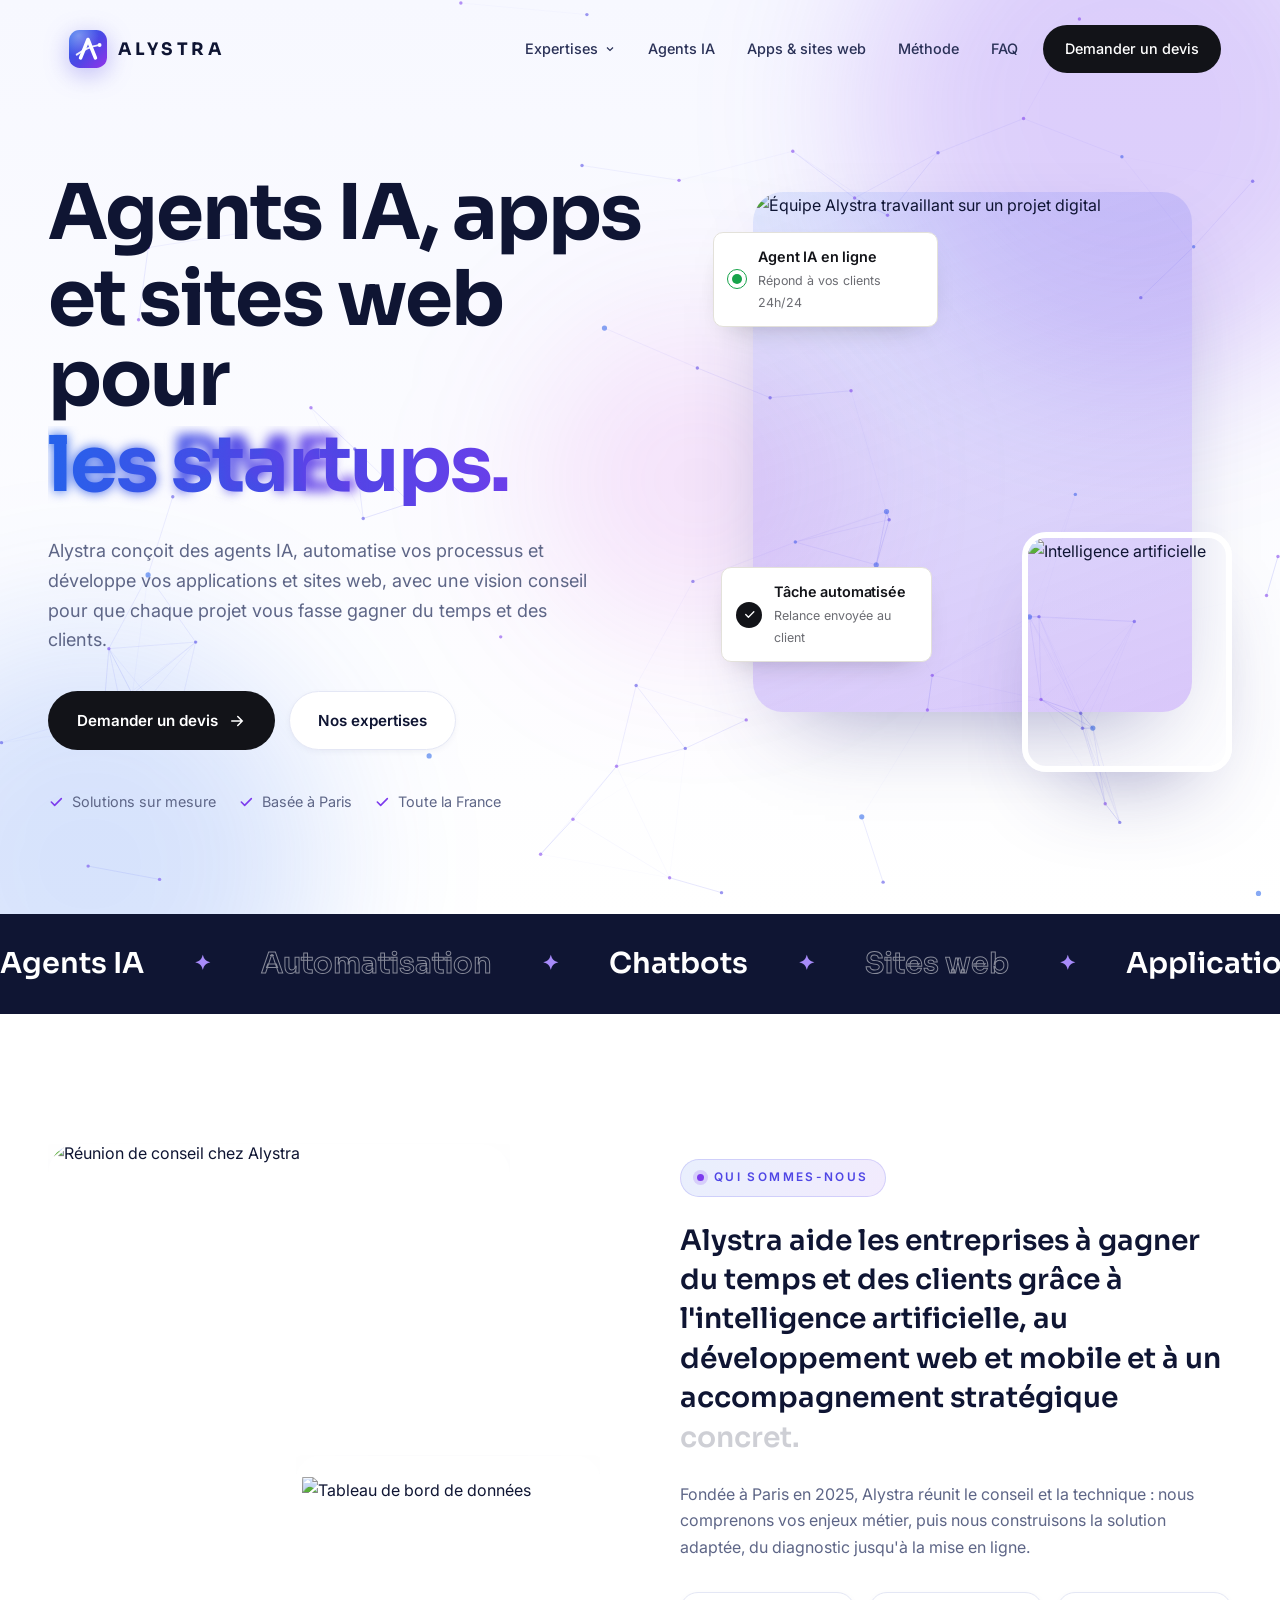
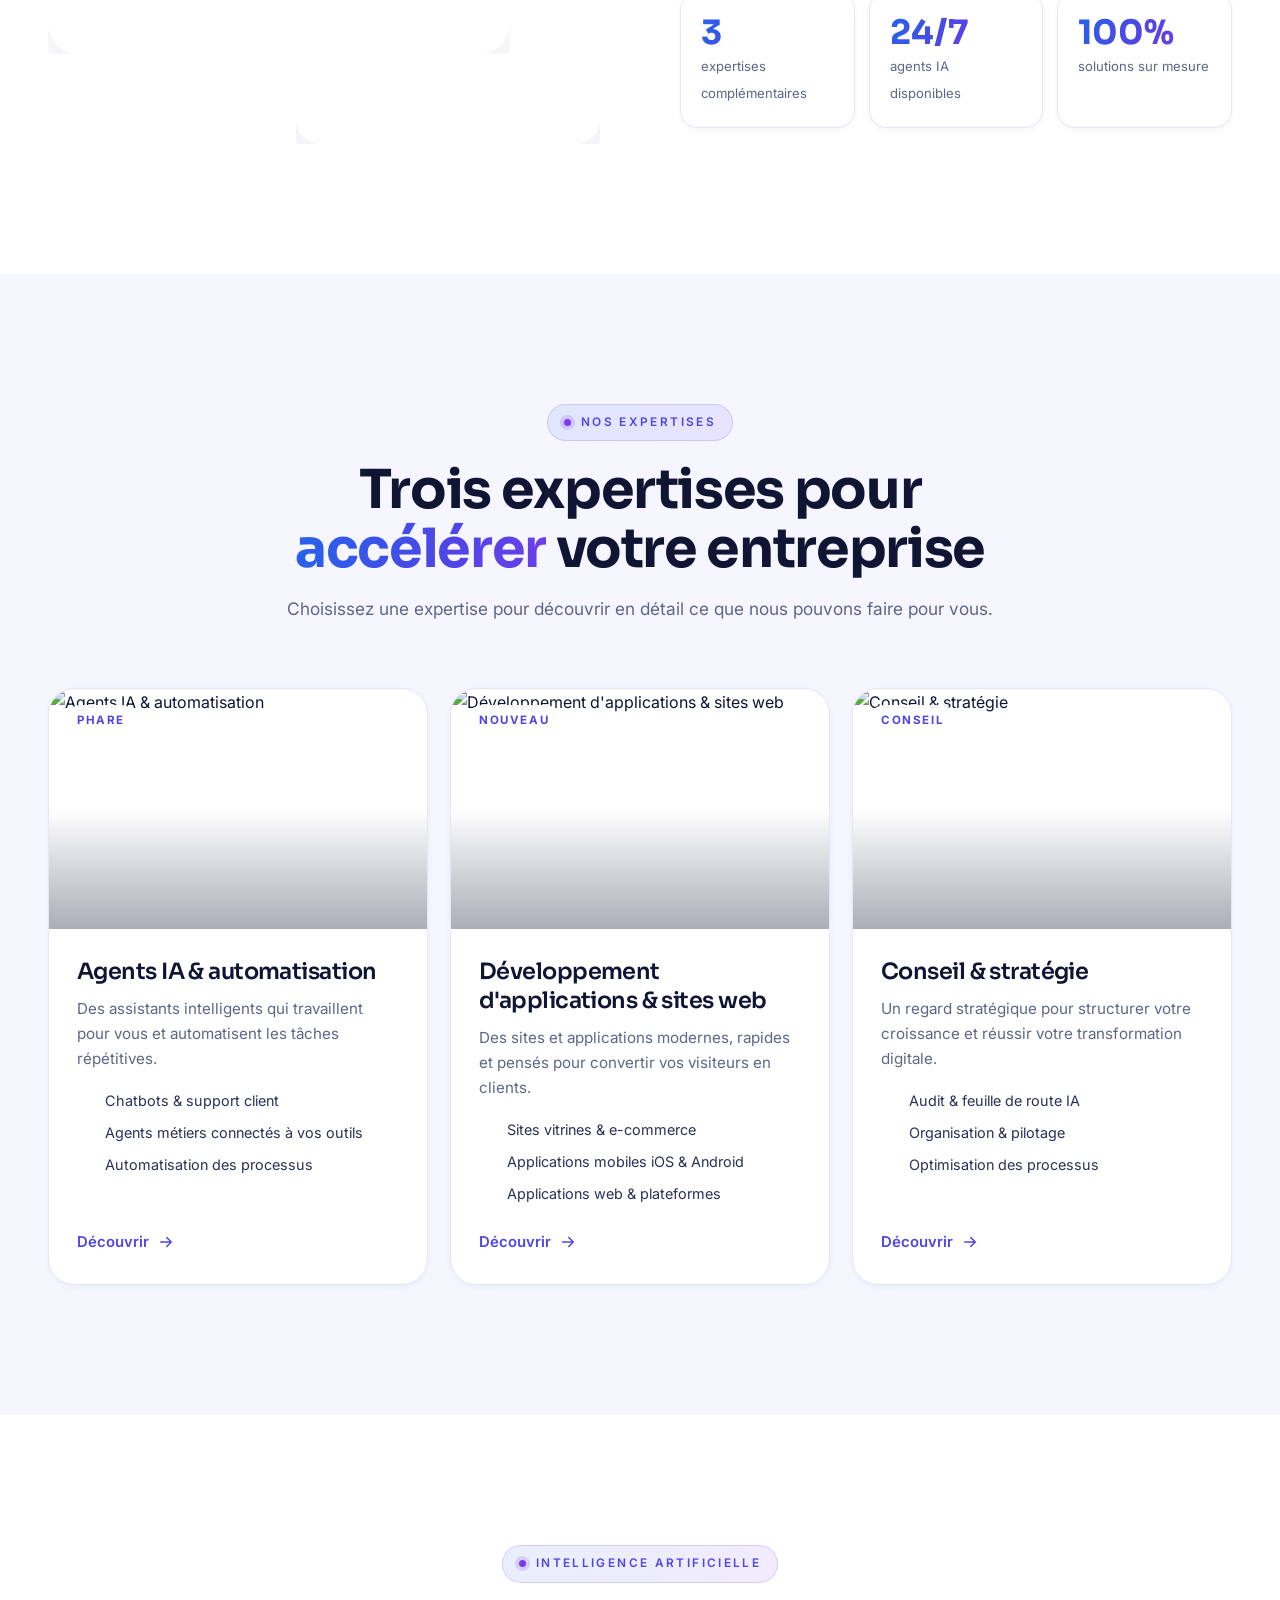
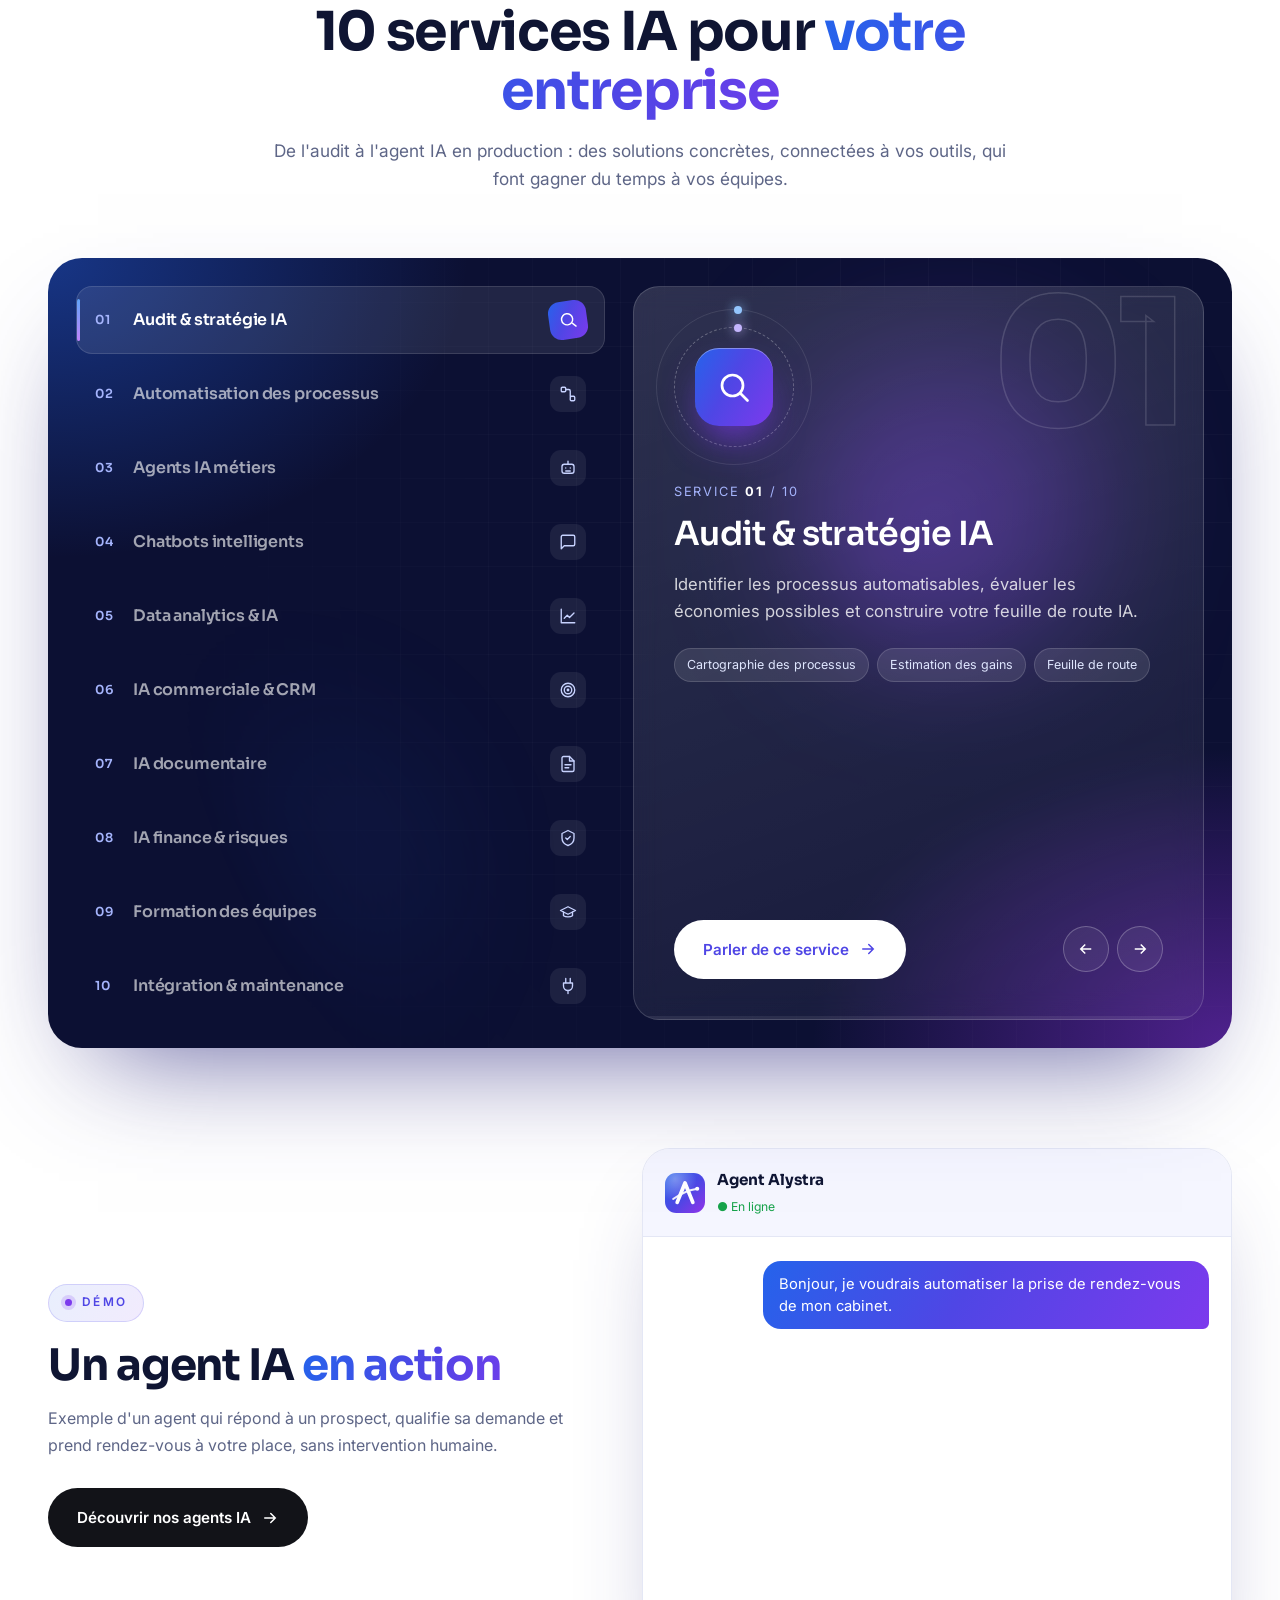
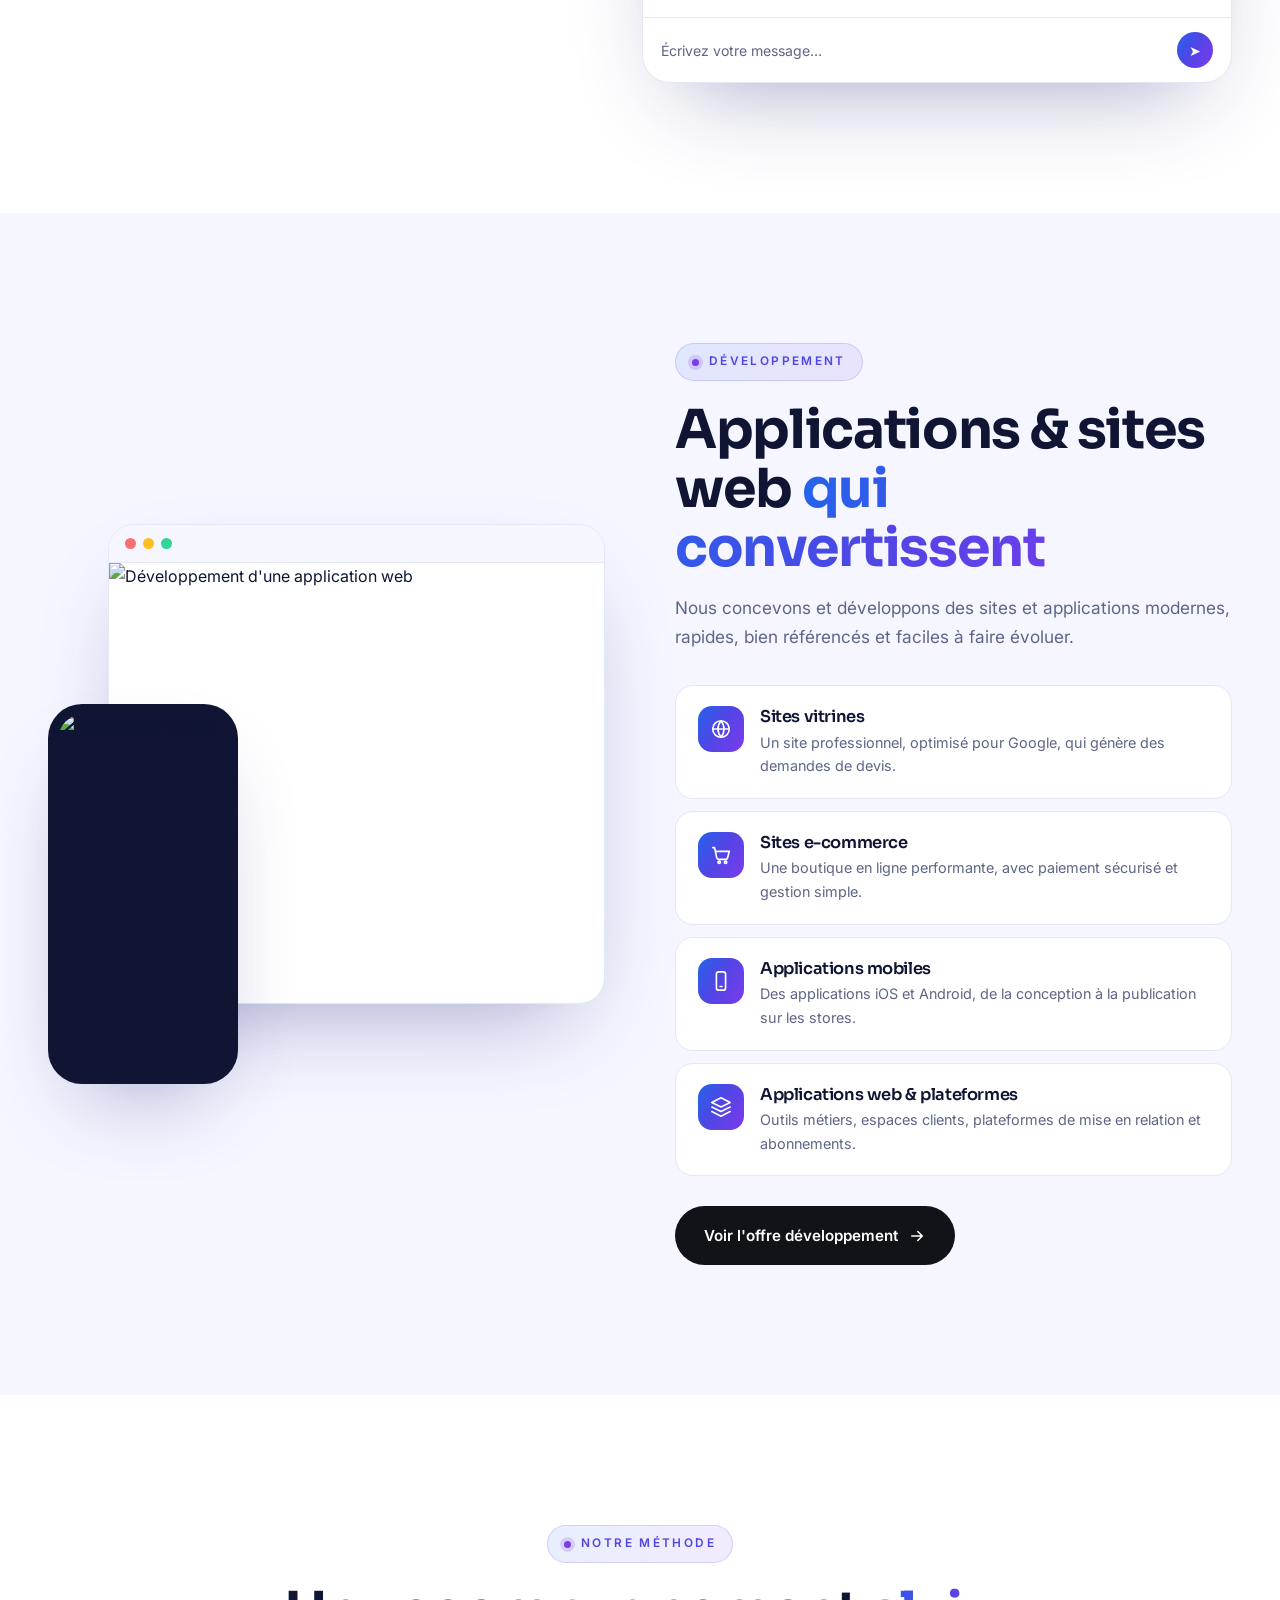
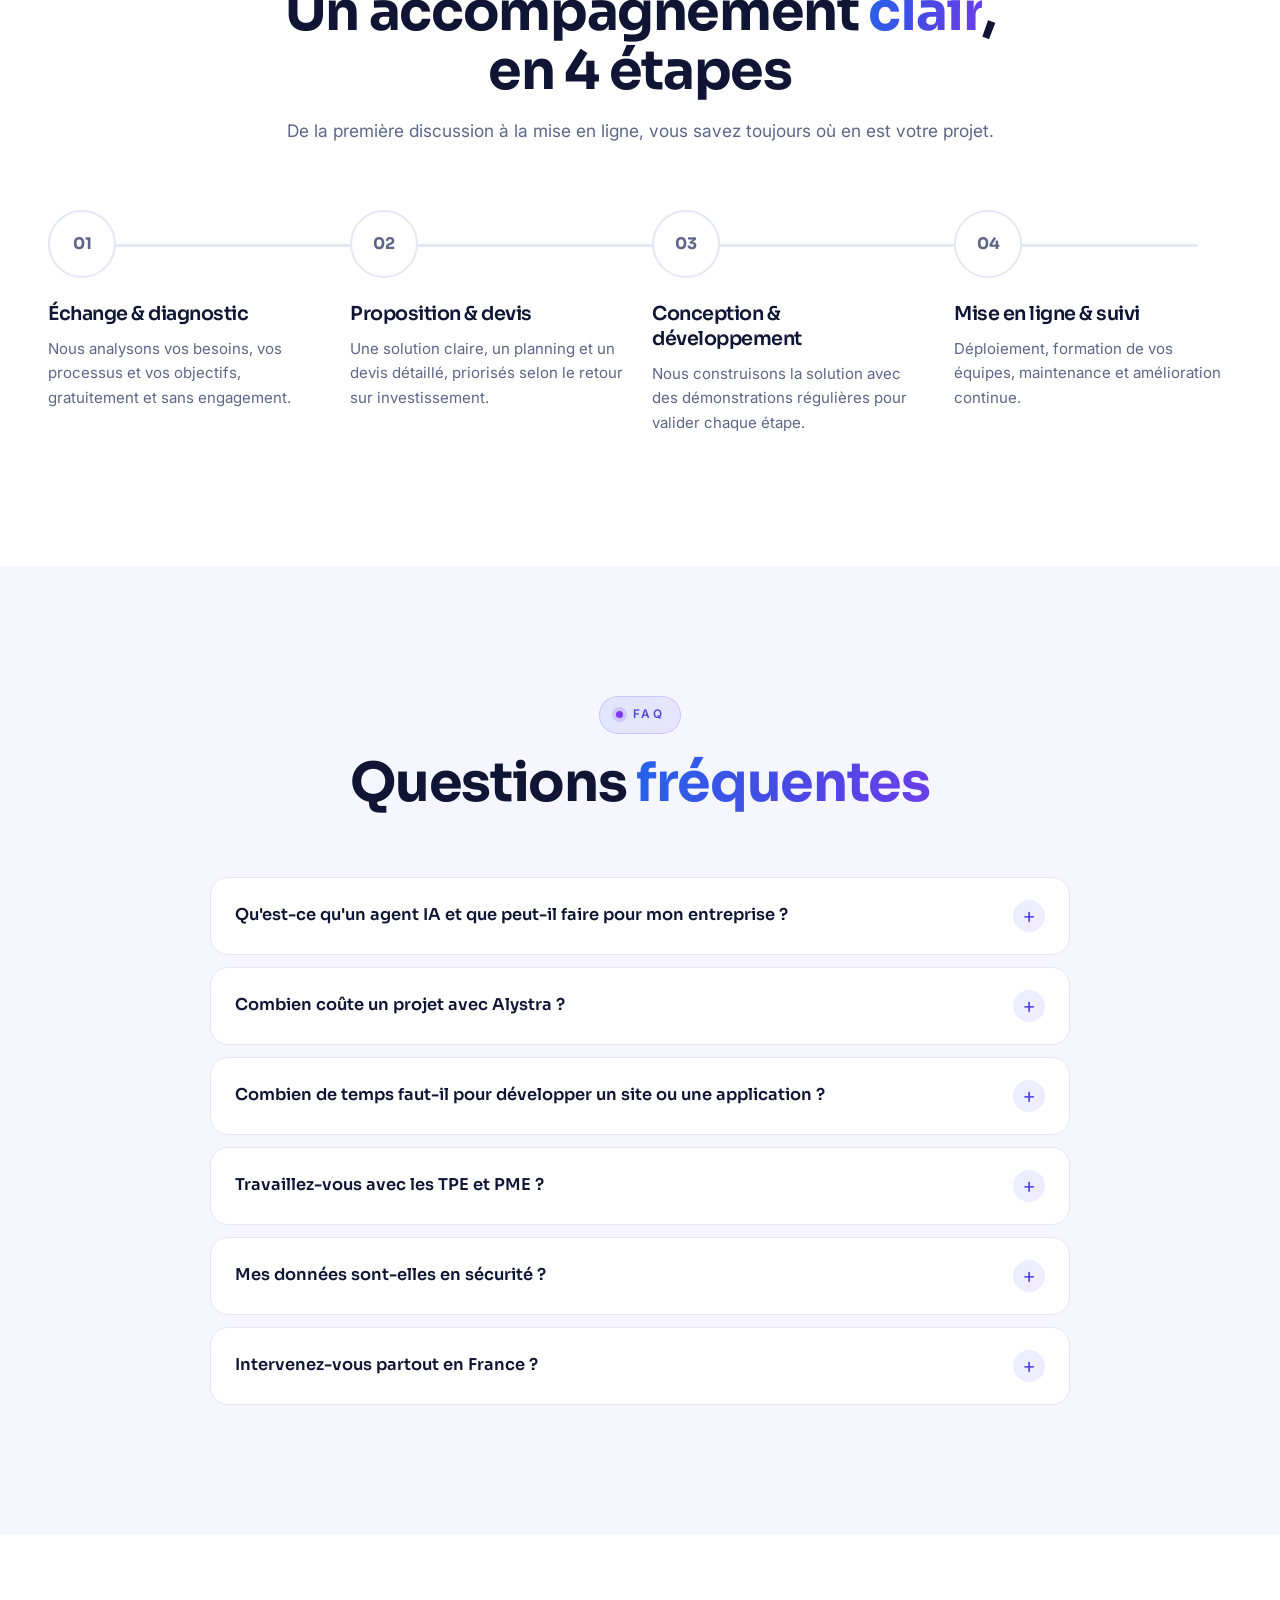
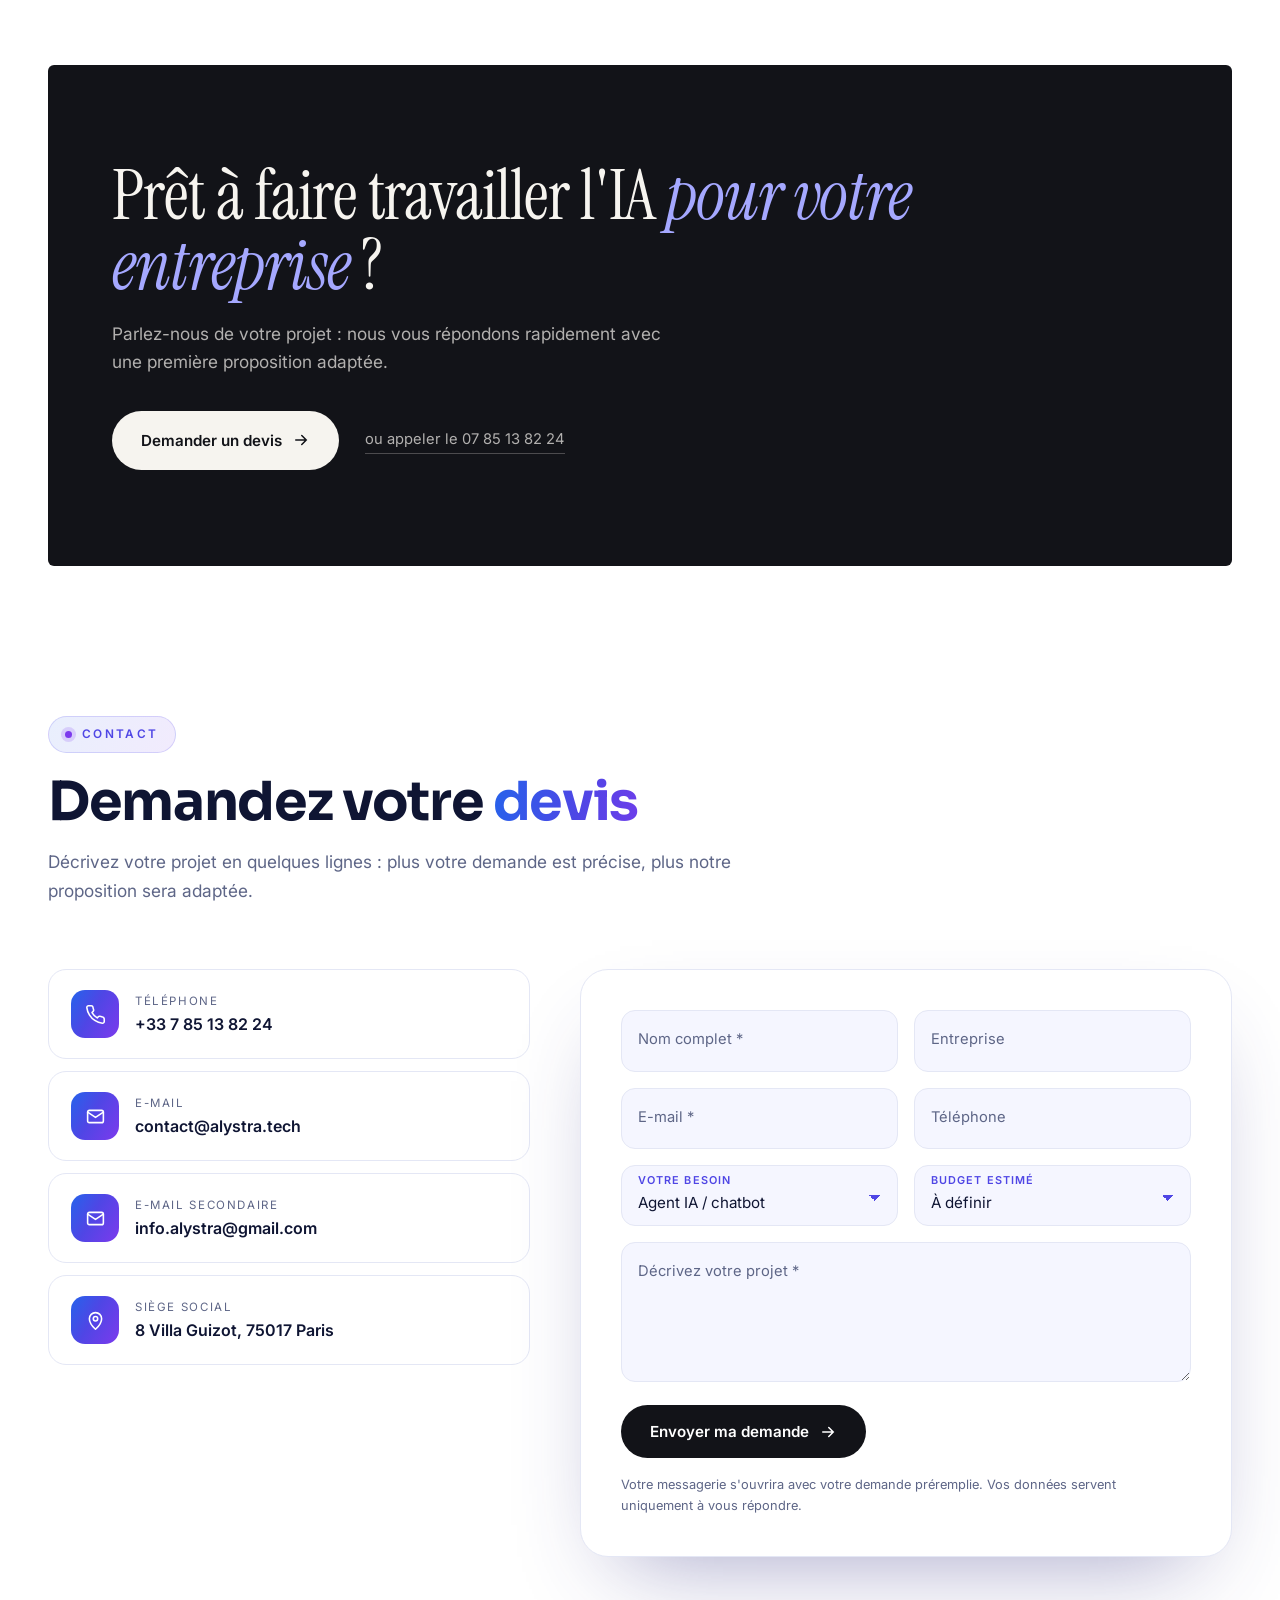
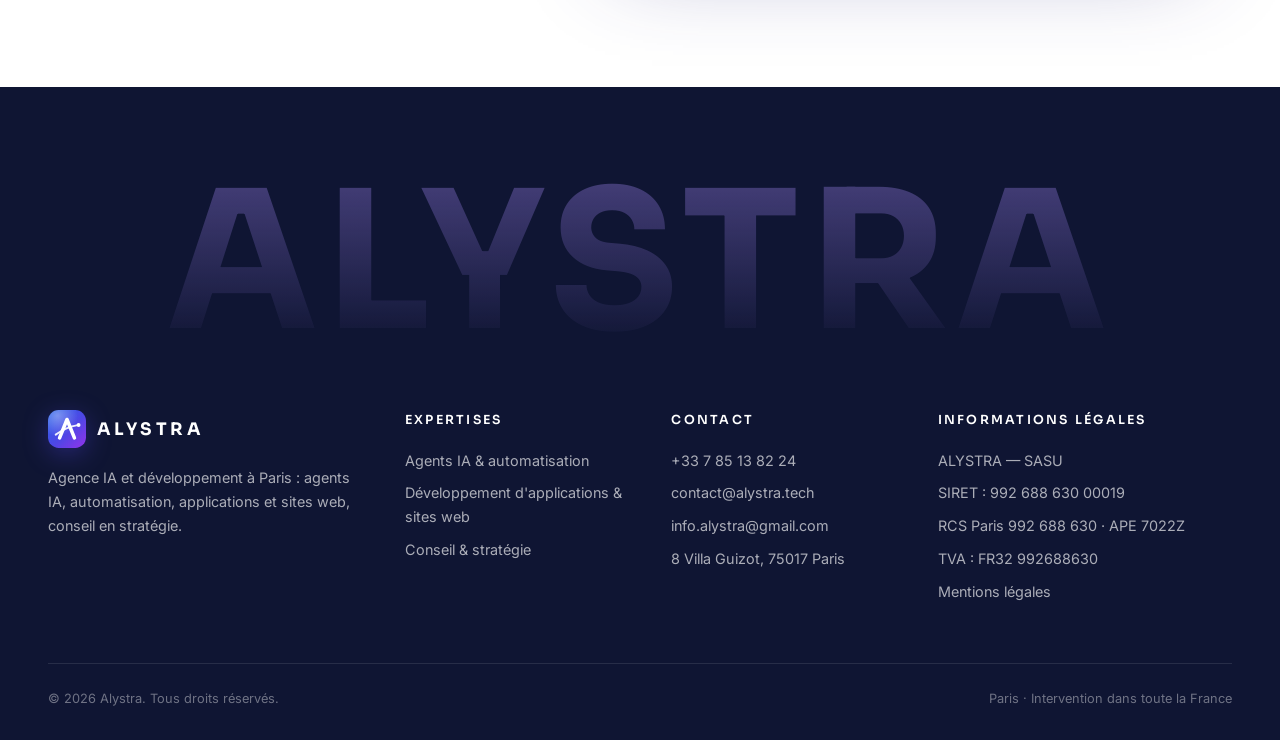
==== commit 706be963: "Accueil : bouton, cartes du hero et bloc d'appel plus sobres - Bouton « Demander un devis » plein no" ====
--- a/index.html
+++ b/index.html
@@ -17,7 +17,8 @@
   <link rel="preconnect" href="https://fonts.googleapis.com" />
   <link rel="preconnect" href="https://fonts.gstatic.com" crossorigin />
   <link href="https://fonts.googleapis.com/css2?family=Inter:wght@400;500;600;700&family=Sora:wght@400;500;600;700&display=swap" rel="stylesheet" />
-  <link rel="stylesheet" href="styles.css?v=5" />
+  <link rel="stylesheet" href="styles.css?v=6" />
+  <link href="https://fonts.googleapis.com/css2?family=Instrument+Serif:ital@0;1&display=swap" rel="stylesheet" />
   <script type="application/ld+json">
   {"@context":"https://schema.org","@type":"ProfessionalService","name":"Alystra","legalName":"ALYSTRA SASU","url":"https://alystra.tech","logo":"https://alystra.tech/assets/logo-mark.svg","image":"https://alystra.tech/assets/og-image.jpg","email":"contact@alystra.tech","telephone":"+33785138224","vatID":"FR32992688630","address":{"@type":"PostalAddress","streetAddress":"8 Villa Guizot","postalCode":"75017","addressLocality":"Paris","addressCountry":"FR"},"areaServed":"FR","knowsAbout":["Agents IA","Automatisation des processus","Chatbots","Développement d'applications mobiles","Création de sites web","Conseil en stratégie"]}
   </script>
@@ -117,8 +118,8 @@
         <div class="hero-visual fade-up d2" id="heroVisual">
           <div class="hv-main" data-depth="12"><img src="https://images.unsplash.com/photo-1522071820081-009f0129c71c?auto=format&fit=crop&w=1100&q=80" alt="Équipe Alystra travaillant sur un projet digital" /></div>
           <div class="hv-second" data-depth="-22"><img src="https://images.unsplash.com/photo-1677442136019-21780ecad995?auto=format&fit=crop&w=600&q=80" alt="Intelligence artificielle" /></div>
-          <div class="chip c1" data-depth="-30"><div class="ic"><svg viewBox="0 0 24 24" fill="none" stroke="currentColor" stroke-width="1.8" stroke-linecap="round" stroke-linejoin="round"><rect x="4" y="7" width="16" height="12" rx="3"/><path d="M12 3v4M9 12h.01M15 12h.01M9 16h6"/></svg></div><div><b>Agent IA actif</b><small>Disponible 24h/24</small></div></div>
-          <div class="chip c2" data-depth="26"><div class="bars"><i></i><i></i><i></i><i></i></div><div><b>Automatisation</b><small>Processus optimisés</small></div></div>
+          <div class="chip c1" data-depth="-30"><span class="live" aria-hidden="true"></span><div><b>Agent IA en ligne</b><small>Répond à vos clients 24h/24</small></div></div>
+          <div class="chip c2" data-depth="26"><span class="ok" aria-hidden="true"><svg width="16" height="16" viewBox="0 0 24 24" fill="none" stroke="currentColor" stroke-width="2.4" stroke-linecap="round" stroke-linejoin="round"><path d="M5 12l5 5L20 7"/></svg></span><div><b>Tâche automatisée</b><small>Relance envoyée au client</small></div></div>
         </div>
       </div>
     </section>
@@ -343,13 +344,12 @@
     <section class="cta">
       <div class="container">
         <div class="cta-box reveal">
-          <div class="rings" aria-hidden="true"><i></i><i></i><i></i></div>
           <div class="inner">
-            <h2>Prêt à faire travailler l'IA <br/>pour votre entreprise ?</h2>
+            <h2>Prêt à faire travailler l'IA <em>pour votre entreprise</em>&nbsp;?</h2>
             <p>Parlez-nous de votre projet : nous vous répondons rapidement avec une première proposition adaptée.</p>
             <div class="btns">
               <a href="index.html#contact" class="btn btn-white magnetic">Demander un devis <svg width="18" height="18" viewBox="0 0 24 24" fill="none" stroke="currentColor" stroke-width="2" stroke-linecap="round"><path d="M5 12h14M13 6l6 6-6 6"/></svg></a>
-              <a href="tel:+33785138224" class="btn btn-outline-white magnetic">Appeler le +33 7 85 13 82 24</a>
+              <a href="tel:+33785138224" class="cta-tel">ou appeler le 07 85 13 82 24</a>
             </div>
           </div>
         </div>
--- a/styles.css
+++ b/styles.css
@@ -67,10 +67,8 @@
 }
 .btn svg { transition: transform .4s var(--ease); }
 .btn:hover svg { transform: translateX(4px); }
-.btn-primary { background: var(--grad); background-size: 160% 100%; color: #fff; box-shadow: 0 14px 34px -12px rgba(79,70,229,.65); }
-.btn-primary::after { content: ""; position: absolute; inset: 0; z-index: -1; background: linear-gradient(120deg, transparent 30%, rgba(255,255,255,.45) 50%, transparent 70%); transform: translateX(-120%); transition: transform .8s var(--ease); }
-.btn-primary:hover::after { transform: translateX(120%); }
-.btn-primary:hover { box-shadow: 0 20px 44px -12px rgba(124,58,237,.75); }
+.btn-primary { background: #121318; color: #fff; }
+.btn-primary:hover { background: #3a3fd4; transform: translateY(-2px); }
 .btn-ghost { background: #fff; border-color: var(--line); color: var(--ink); box-shadow: var(--shadow-sm); }
 .btn-ghost:hover { border-color: rgba(79,70,229,.45); color: var(--indigo); }
 .btn-white { background: #fff; color: var(--indigo); }
@@ -114,7 +112,8 @@
 .nav > a, .dd > button { padding: 10px 15px; border-radius: 999px; font-size: .9rem; font-weight: 500; color: var(--ink-2); transition: color .3s, background .3s; background: none; border: 0; cursor: pointer; font-family: inherit; display: inline-flex; align-items: center; gap: 6px; }
 .nav > a:hover, .dd > button:hover, .nav > a.active { color: var(--indigo); background: var(--soft-2); }
 .nav .btn { margin-left: 8px; padding: 12px 22px; color: #fff; }
-.nav .btn:hover { color: #fff; }
+.nav > a.btn-primary { background: #121318; color: #fff; }
+.nav > a.btn-primary:hover { background: #3a3fd4; color: #fff; }
 .dd { position: relative; }
 .dd-menu {
   position: absolute; top: calc(100% + 12px); left: 50%; width: 340px; padding: 10px;
@@ -188,13 +187,17 @@
 .hv-second { position: absolute; width: 210px; height: 240px; right: 0; bottom: 0; border-radius: 24px; overflow: hidden; border: 6px solid #fff; box-shadow: var(--shadow-lg); animation: bob 6s ease-in-out infinite; }
 .hv-second img { width: 100%; height: 100%; object-fit: cover; }
 .chip {
-  position: absolute; display: flex; align-items: center; gap: 12px; padding: 13px 17px; border-radius: 18px;
-  background: rgba(255,255,255,.88); border: 1px solid rgba(255,255,255,.9); backdrop-filter: blur(14px);
-  box-shadow: var(--shadow); font-size: .84rem; animation: bob 7s ease-in-out infinite;
-}
-.chip .ic { width: 38px; height: 38px; border-radius: 12px; display: grid; place-items: center; background: var(--grad); color: #fff; }
-.chip b { display: block; font-family: "Sora"; font-size: .95rem; color: var(--ink); }
-.chip small { color: var(--muted); }
+  position: absolute; display: flex; align-items: center; gap: 12px; padding: 12px 18px 12px 14px; border-radius: 10px;
+  background: #fff; border: 1px solid #e3e1da; box-shadow: 0 12px 30px -18px rgba(18,19,24,.35);
+  font-size: .84rem; animation: bob 7s ease-in-out infinite;
+}
+.chip b { display: block; font-family: "Inter", sans-serif; font-weight: 600; font-size: .9rem; color: #121318; letter-spacing: -.01em; }
+.chip small { color: #6b6c72; font-size: .78rem; }
+.chip .live { position: relative; flex: 0 0 10px; height: 10px; border-radius: 50%; background: #16a34a; margin: 0 4px; }
+.chip .live::after { content: ""; position: absolute; inset: -5px; border-radius: 50%; border: 1.5px solid #16a34a; animation: livepulse 2s ease-out infinite; }
+@keyframes livepulse { from { transform: scale(.6); opacity: 1; } to { transform: scale(1.4); opacity: 0; } }
+.chip .ok { flex: 0 0 26px; height: 26px; border-radius: 50%; display: grid; place-items: center; background: #121318; color: #fff; }
+.chip .ok svg { width: 13px; height: 13px; }
 .chip.c1 { top: 40px; left: 0; animation-delay: -2s; }
 .chip.c2 { bottom: 110px; left: 8px; animation-delay: -4s; }
 .chip .bars { display: flex; align-items: flex-end; gap: 3px; height: 26px; }
@@ -387,8 +390,16 @@
 
 /* ---------- CTA ---------- */
 .cta { padding: 0 0 130px; }
-.cta-box { position: relative; border-radius: 34px; overflow: hidden; padding: 90px 40px; text-align: center; background: var(--grad); color: #fff; }
-.cta-box::before { content: ""; position: absolute; inset: 0; background: radial-gradient(500px circle at 15% 20%, rgba(255,255,255,.22), transparent 60%), radial-gradient(500px circle at 85% 90%, rgba(192,38,211,.45), transparent 60%); }
+.cta-box { position: relative; border-radius: 6px; overflow: hidden; padding: 96px 64px; text-align: left; background: #121318; color: #f6f4ef; }
+.cta-box .inner { margin: 0 !important; max-width: 900px !important; }
+.cta-box h2 { font-family: "Instrument Serif", Georgia, serif; font-weight: 400; font-size: clamp(2.4rem, 5.4vw, 4.8rem); line-height: 1.02; letter-spacing: -.015em; color: #f6f4ef !important; }
+.cta-box h2 em { font-style: italic; color: #a5a8ff; }
+.cta-box p { color: rgba(246,244,239,.7) !important; max-width: 560px; }
+.cta-box .btns { justify-content: flex-start !important; align-items: center; gap: 26px !important; }
+.cta-box .btn-white { background: #f6f4ef; color: #121318; }
+.cta-box .btn-white:hover { background: #fff; box-shadow: none; transform: translateY(-2px); }
+.cta-tel { font-size: .92rem; color: rgba(246,244,239,.7); border-bottom: 1px solid rgba(246,244,239,.25); padding-bottom: 2px; transition: color .3s, border-color .3s; }
+.cta-tel:hover { color: #f6f4ef; border-color: #f6f4ef; }
 .cta-box .rings { position: absolute; inset: 0; pointer-events: none; }
 .cta-box .rings i { position: absolute; left: 50%; top: 50%; border: 1px solid rgba(255,255,255,.18); border-radius: 50%; transform: translate(-50%, -50%); animation: ring 6s linear infinite; }
 .cta-box .rings i:nth-child(1) { width: 300px; height: 300px; }
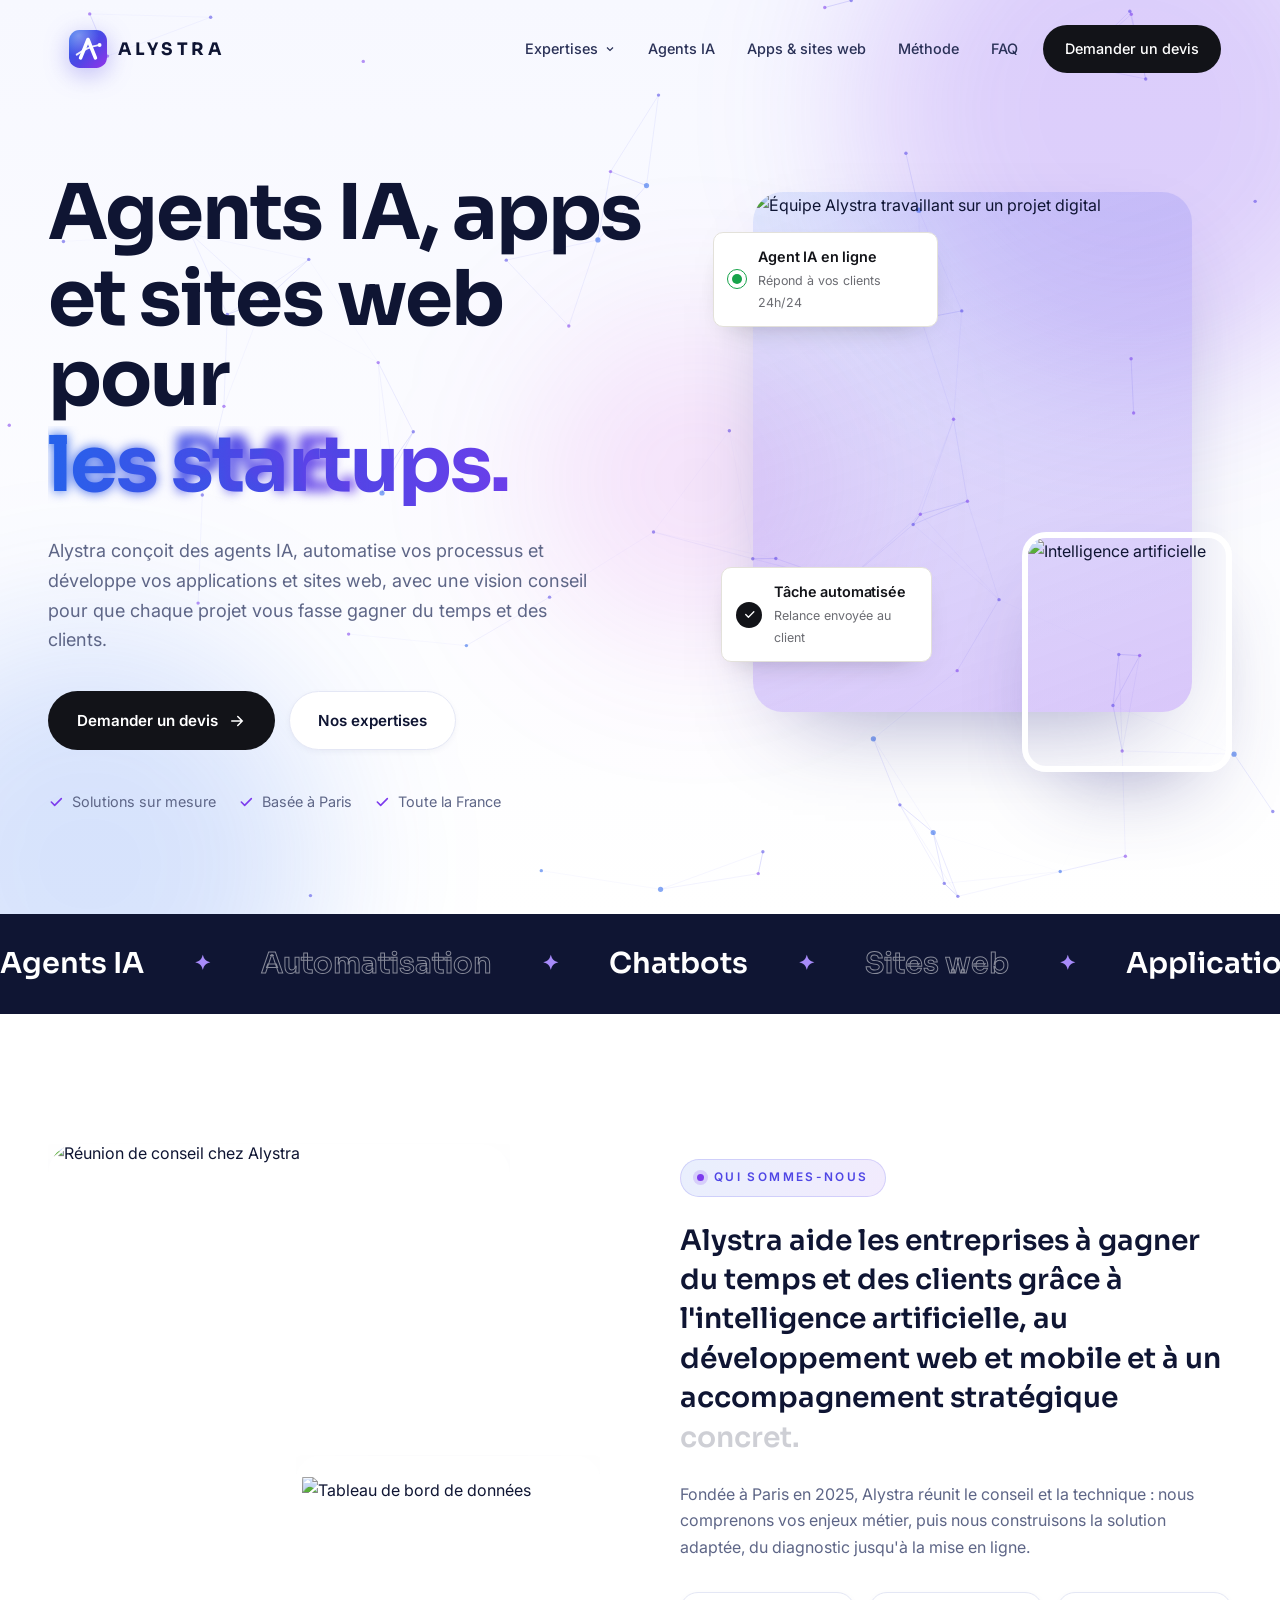
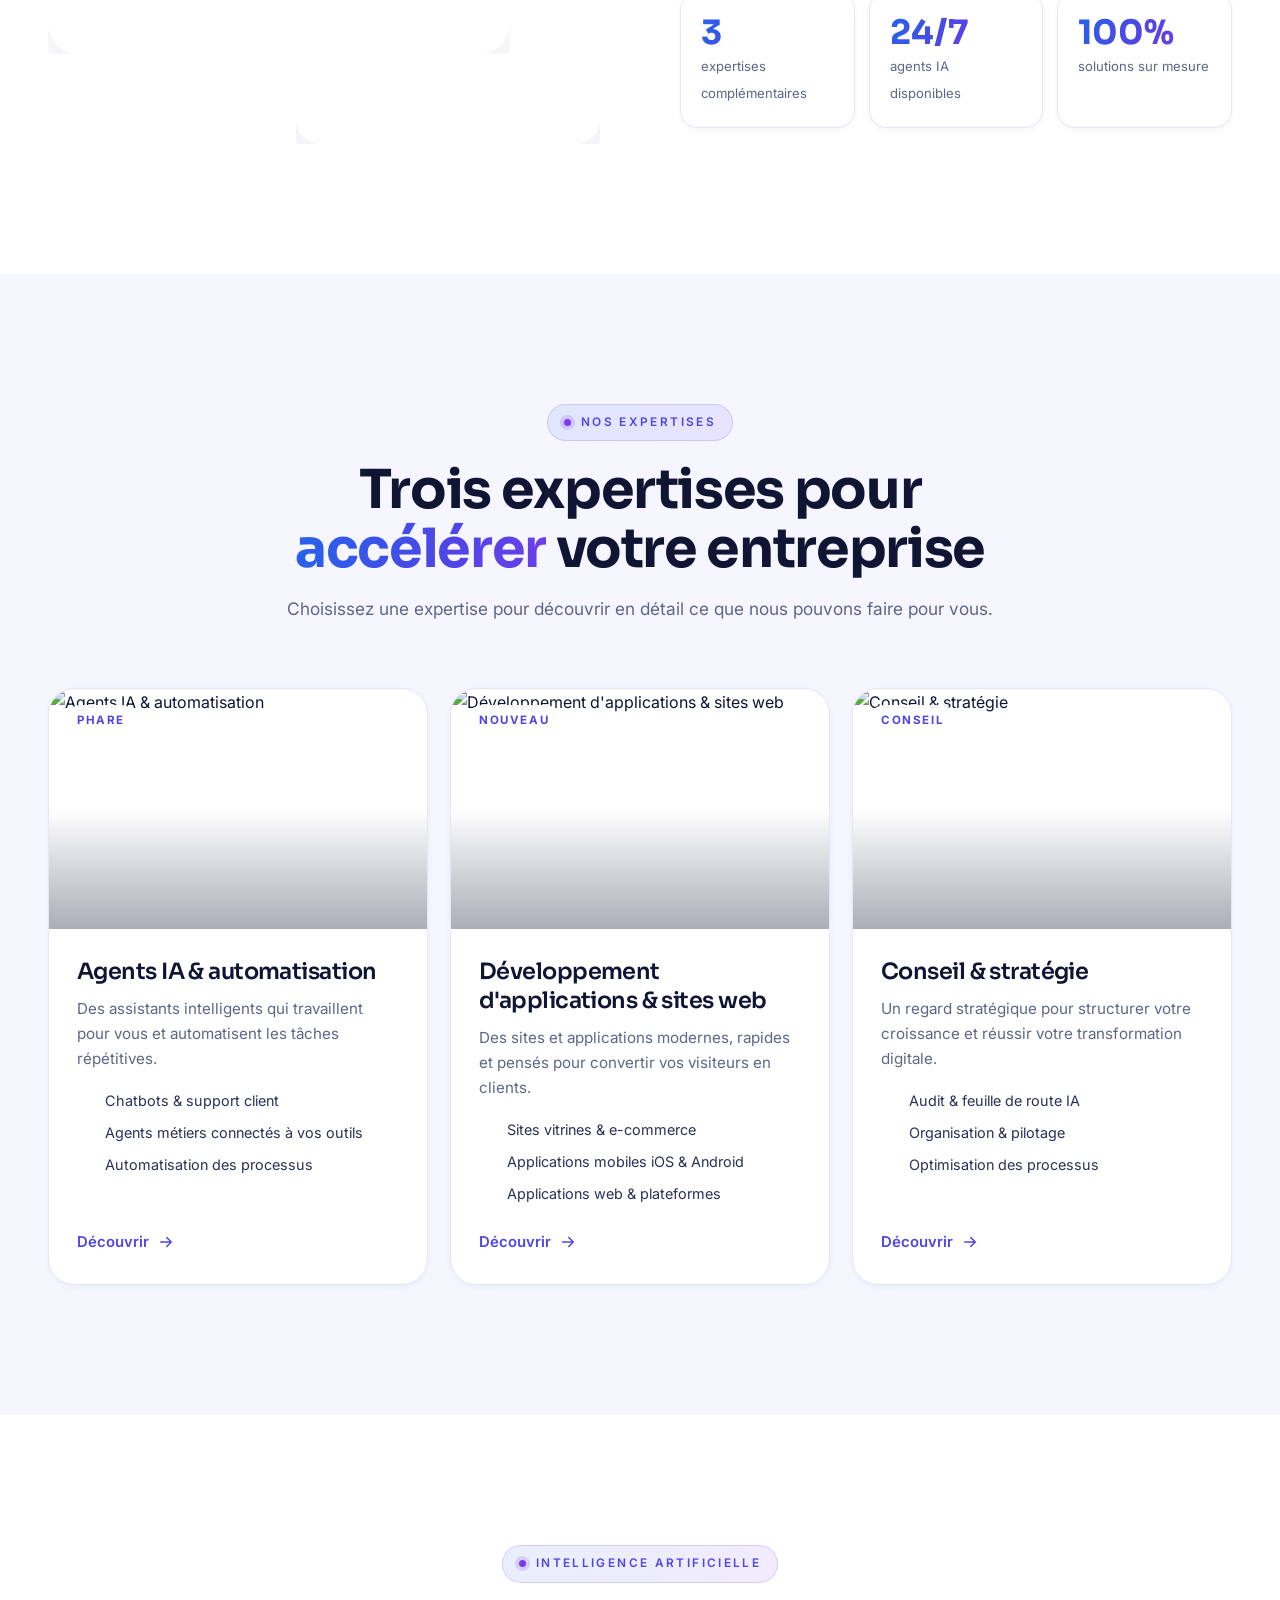
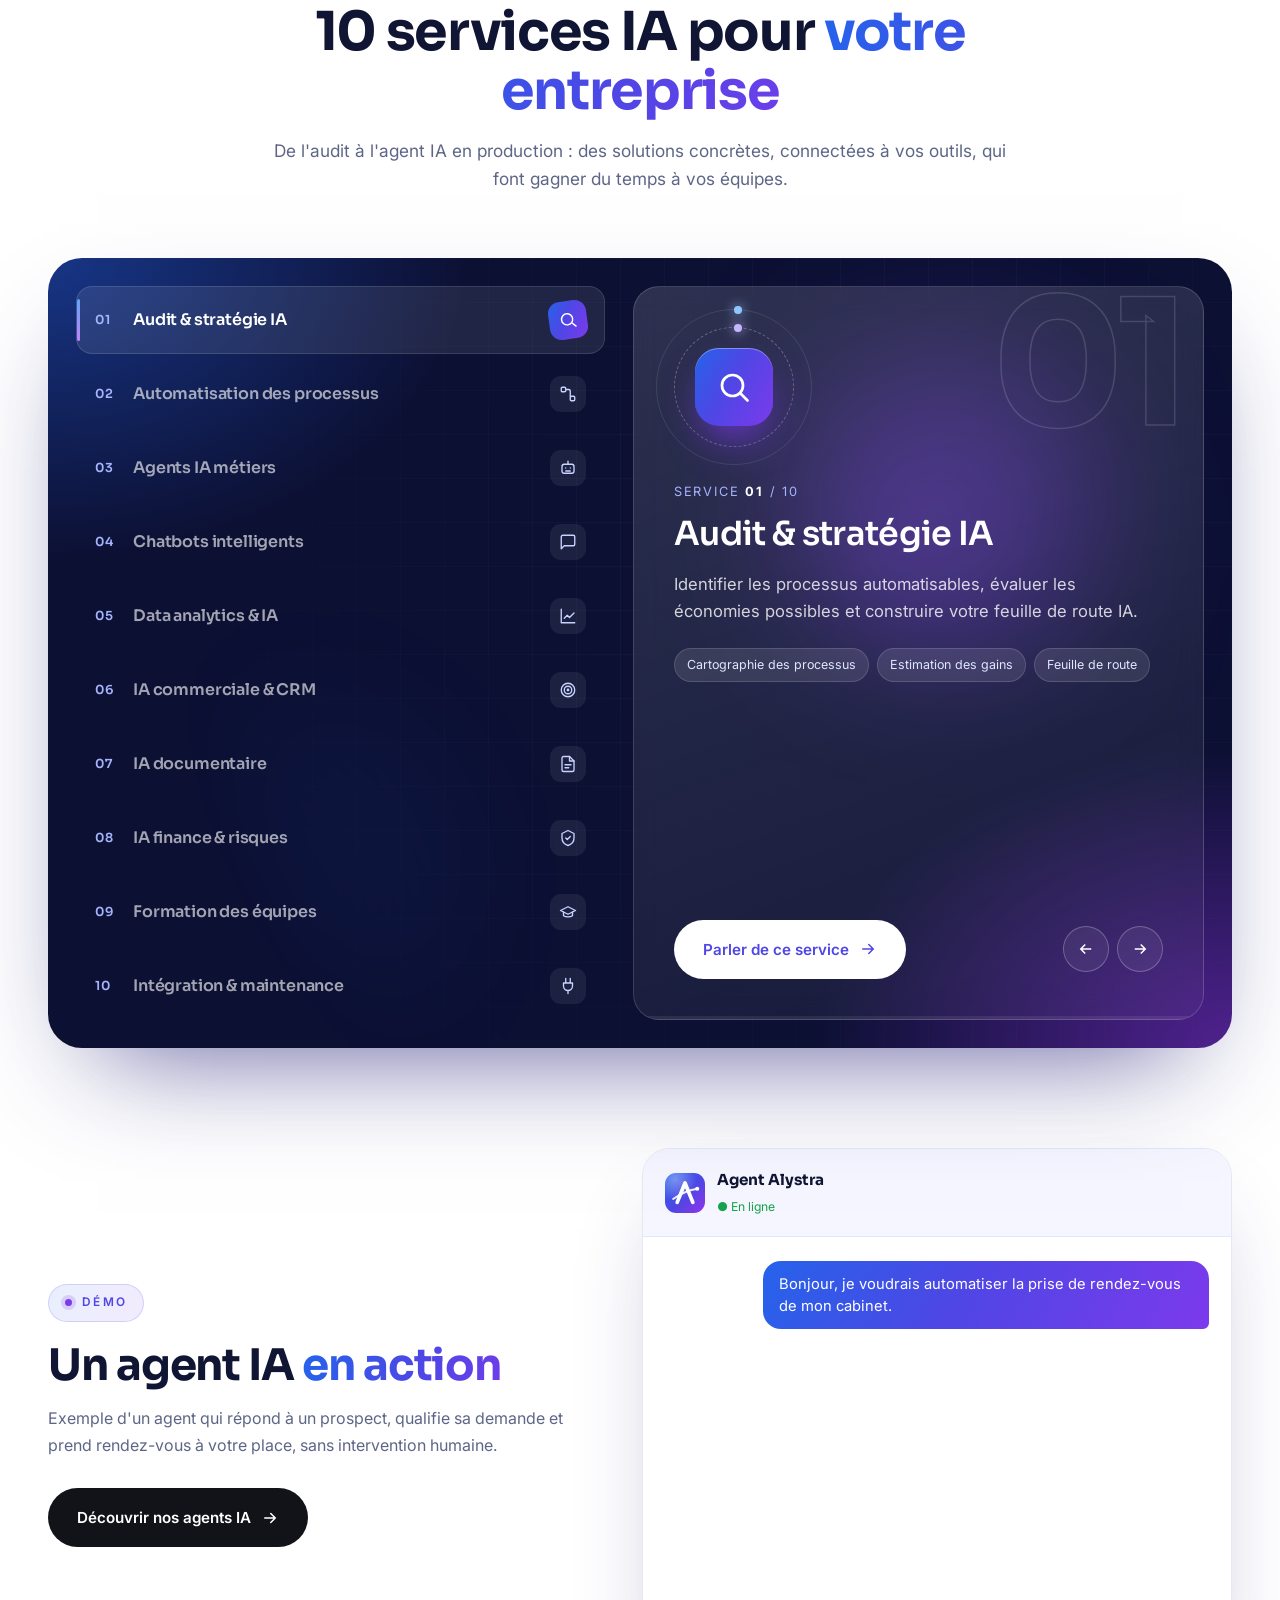
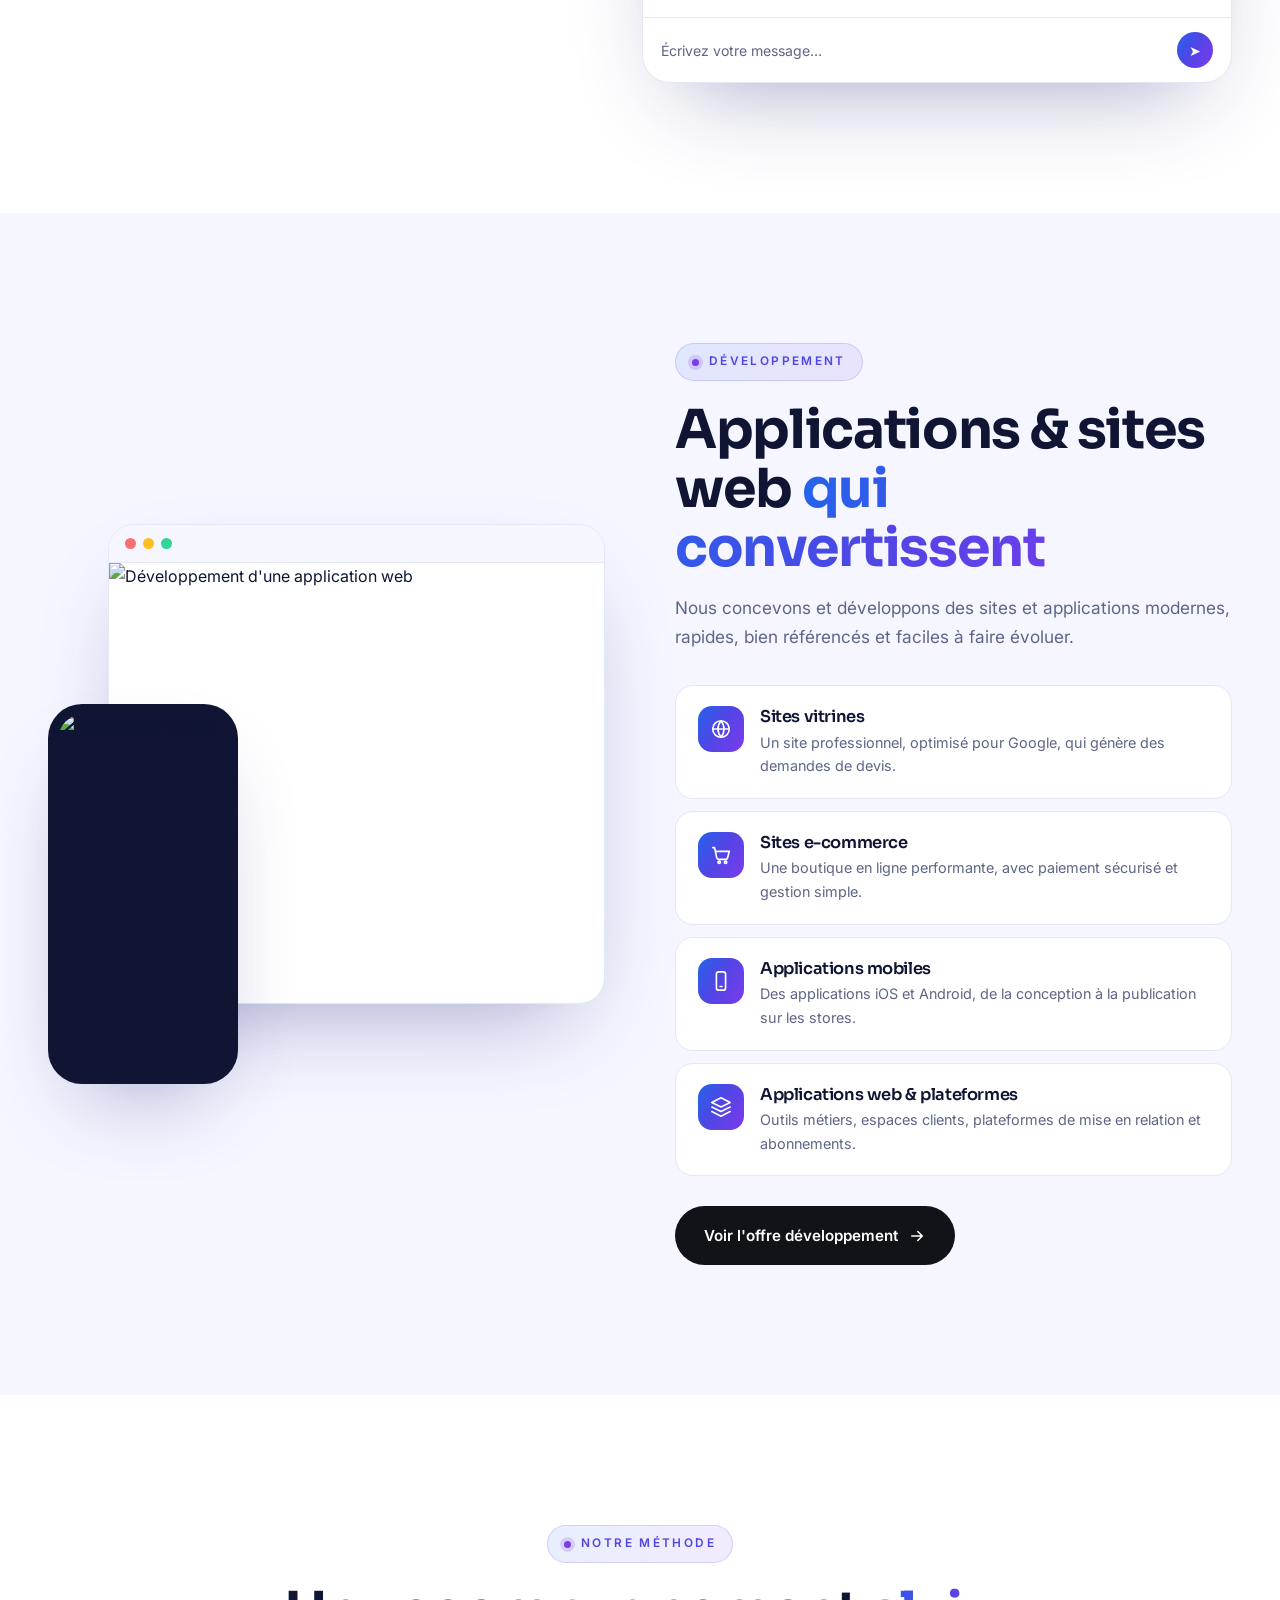
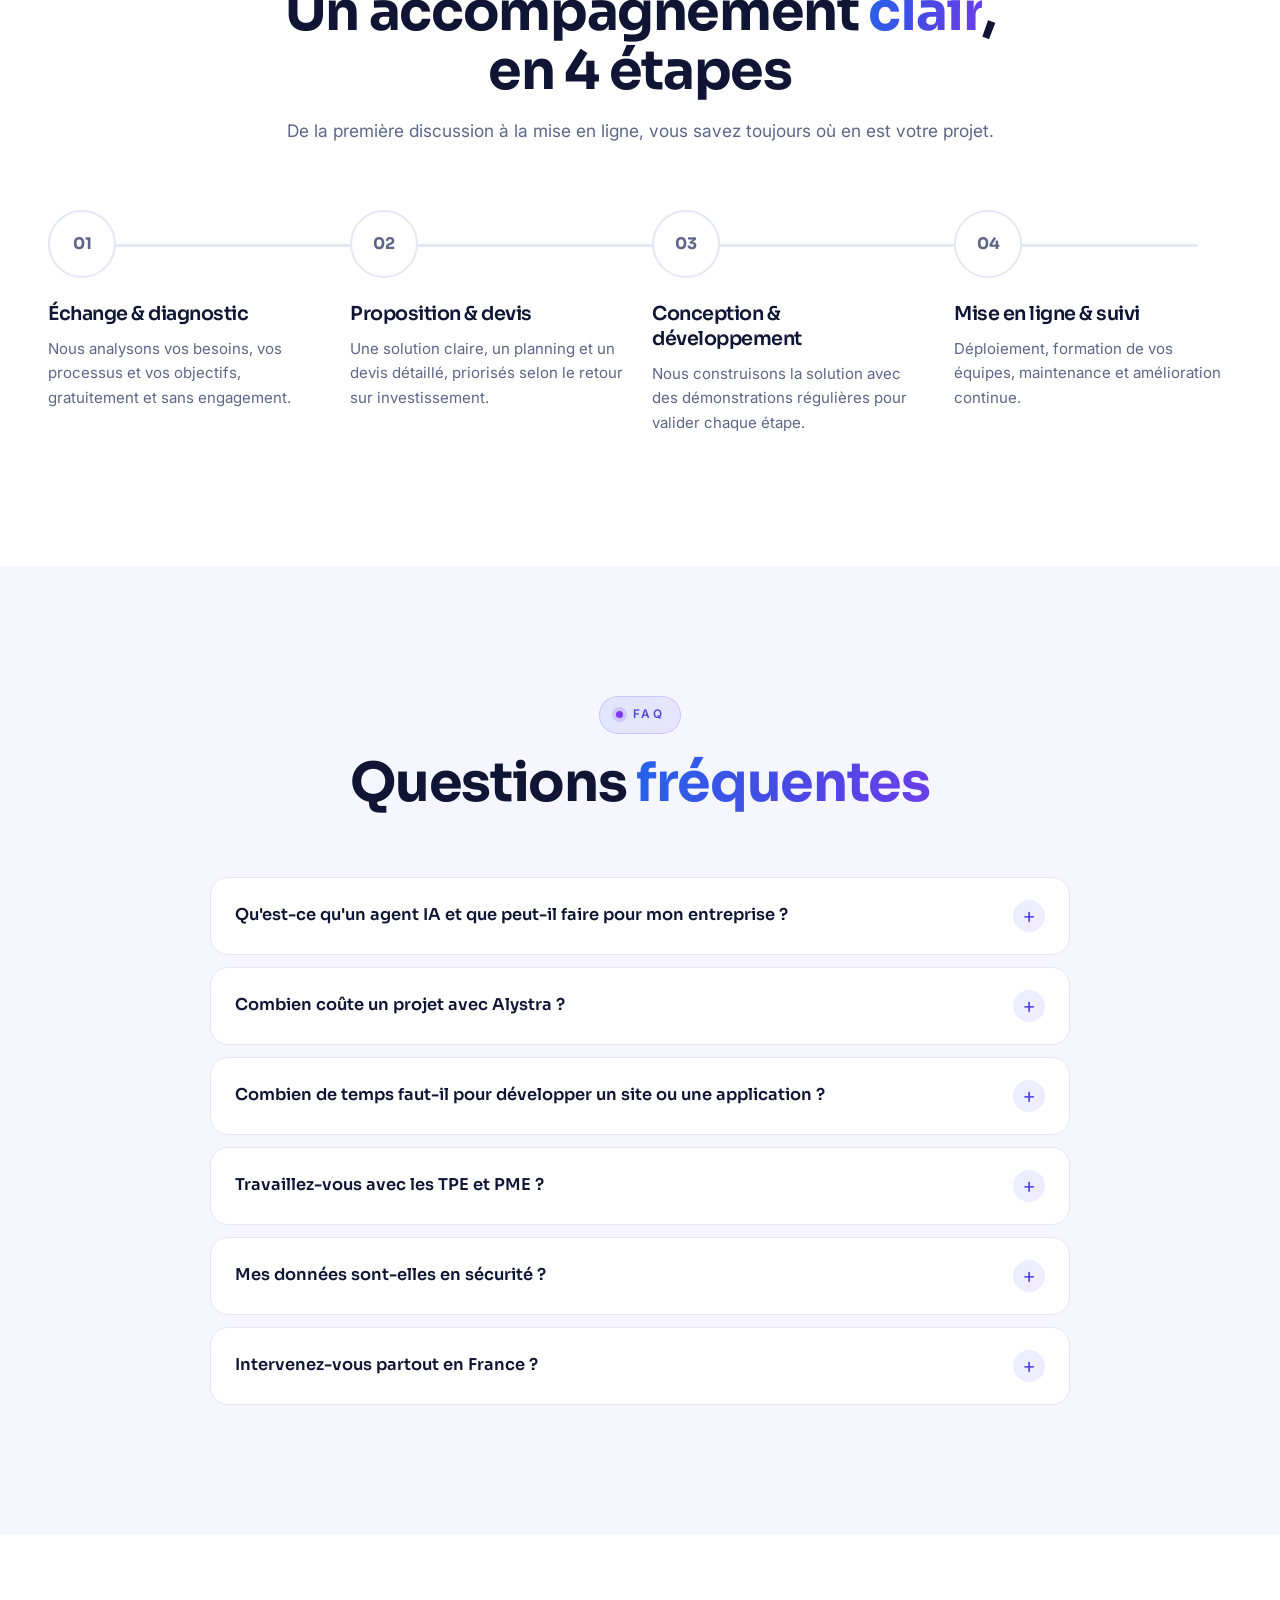
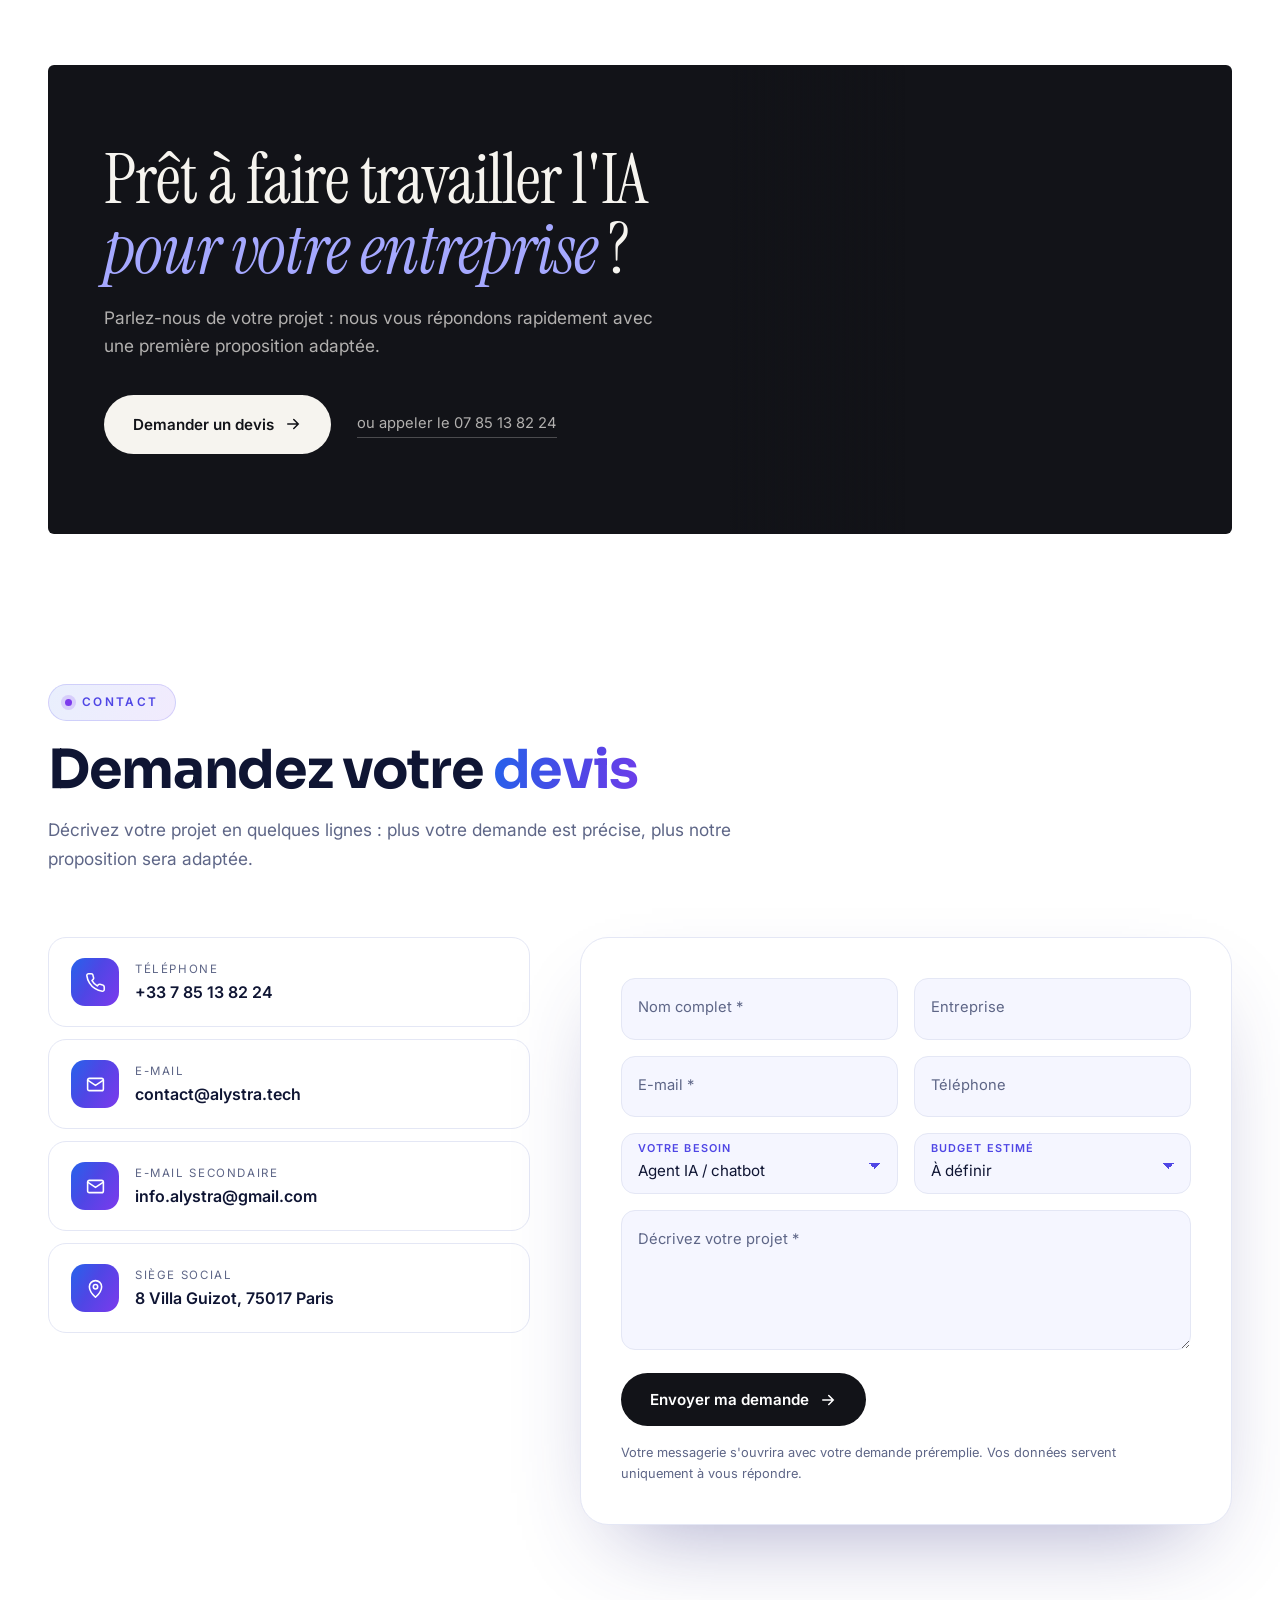
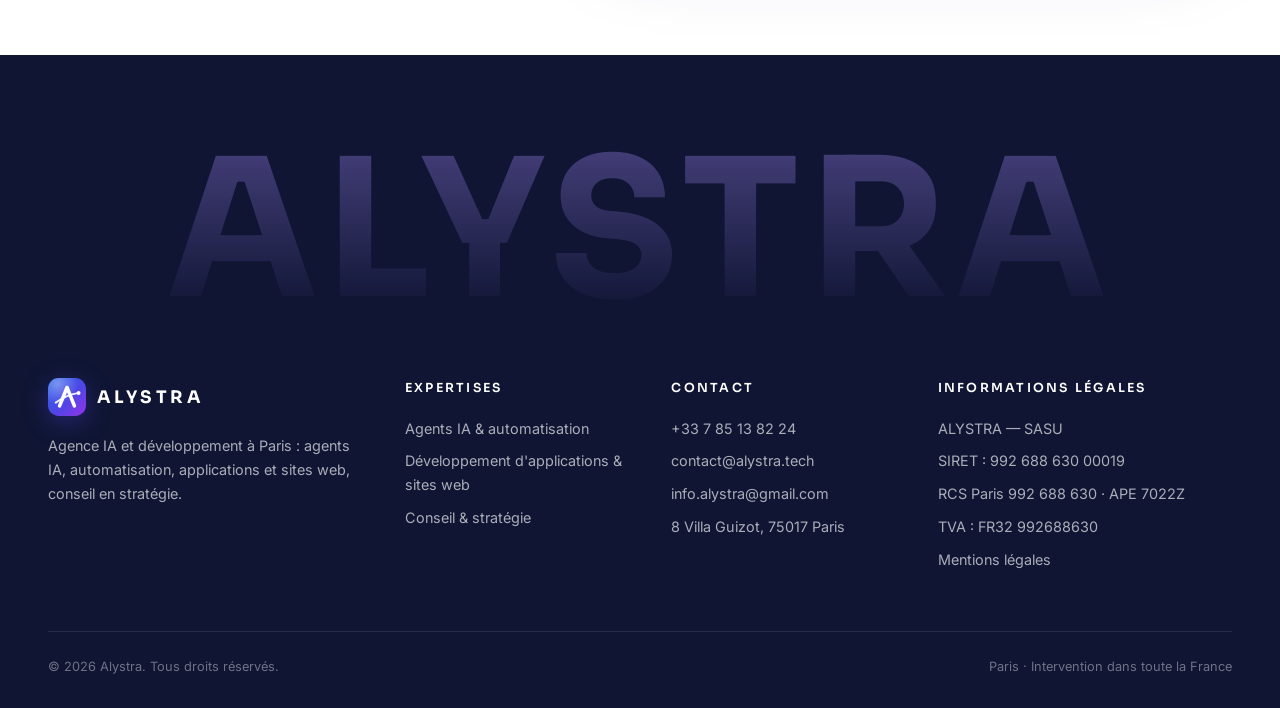
==== commit 05a8d3ef: "Accueil : photo de Paris dans le bloc d'appel Co-Authored-By: Claude Opus 5.5 <noreply@anthropic.com" ====
--- a/index.html
+++ b/index.html
@@ -17,7 +17,7 @@
   <link rel="preconnect" href="https://fonts.googleapis.com" />
   <link rel="preconnect" href="https://fonts.gstatic.com" crossorigin />
   <link href="https://fonts.googleapis.com/css2?family=Inter:wght@400;500;600;700&family=Sora:wght@400;500;600;700&display=swap" rel="stylesheet" />
-  <link rel="stylesheet" href="styles.css?v=6" />
+  <link rel="stylesheet" href="styles.css?v=7" />
   <link href="https://fonts.googleapis.com/css2?family=Instrument+Serif:ital@0;1&display=swap" rel="stylesheet" />
   <script type="application/ld+json">
   {"@context":"https://schema.org","@type":"ProfessionalService","name":"Alystra","legalName":"ALYSTRA SASU","url":"https://alystra.tech","logo":"https://alystra.tech/assets/logo-mark.svg","image":"https://alystra.tech/assets/og-image.jpg","email":"contact@alystra.tech","telephone":"+33785138224","vatID":"FR32992688630","address":{"@type":"PostalAddress","streetAddress":"8 Villa Guizot","postalCode":"75017","addressLocality":"Paris","addressCountry":"FR"},"areaServed":"FR","knowsAbout":["Agents IA","Automatisation des processus","Chatbots","Développement d'applications mobiles","Création de sites web","Conseil en stratégie"]}
@@ -352,6 +352,7 @@
               <a href="tel:+33785138224" class="cta-tel">ou appeler le 07 85 13 82 24</a>
             </div>
           </div>
+          <div class="cta-photo"><img data-parallax="0.06" src="https://images.unsplash.com/photo-1499856871958-5b9627545d1a?auto=format&fit=crop&w=1100&q=80" alt="Paris, où est basée Alystra" loading="lazy" /></div>
         </div>
       </div>
     </section>
--- a/styles.css
+++ b/styles.css
@@ -390,8 +390,17 @@
 
 /* ---------- CTA ---------- */
 .cta { padding: 0 0 130px; }
-.cta-box { position: relative; border-radius: 6px; overflow: hidden; padding: 96px 64px; text-align: left; background: #121318; color: #f6f4ef; }
-.cta-box .inner { margin: 0 !important; max-width: 900px !important; }
+.cta-box { position: relative; border-radius: 6px; overflow: hidden; padding: 0; text-align: left; background: #121318; color: #f6f4ef; display: grid; grid-template-columns: 1.15fr .85fr; min-height: 460px; }
+.cta-box .inner { margin: 0 !important; max-width: none !important; padding: 80px 56px; align-self: center; }
+.cta-photo { position: relative; overflow: hidden; min-height: 100%; }
+.cta-photo img { position: absolute; inset: -8% 0; width: 100%; height: 116%; object-fit: cover; filter: grayscale(.2); }
+.cta-photo::after { content: ""; position: absolute; inset: 0; background: linear-gradient(90deg, #121318 0%, rgba(18,19,24,0) 35%); }
+@media (max-width: 900px) {
+  .cta-box { grid-template-columns: 1fr; min-height: 0; }
+  .cta-photo { order: -1; height: 240px; min-height: 0; }
+  .cta-photo::after { background: linear-gradient(0deg, #121318 0%, rgba(18,19,24,0) 45%); }
+  .cta-box .inner { padding: 36px 26px 44px; }
+}
 .cta-box h2 { font-family: "Instrument Serif", Georgia, serif; font-weight: 400; font-size: clamp(2.4rem, 5.4vw, 4.8rem); line-height: 1.02; letter-spacing: -.015em; color: #f6f4ef !important; }
 .cta-box h2 em { font-style: italic; color: #a5a8ff; }
 .cta-box p { color: rgba(246,244,239,.7) !important; max-width: 560px; }
@@ -535,7 +544,7 @@
   .device .phone { width: 140px; height: 280px; border-radius: 26px; padding: 7px; }
   .device .phone img { border-radius: 20px; }
   form.contact { padding: 22px; }
-  .cta-box { padding: 64px 22px; border-radius: 26px; }
+  .cta-box { border-radius: 6px; }
   .page-hero { padding: 130px 0 70px; }
   .cursor-glow { display: none; }
   .faq details { padding: 0 18px; }
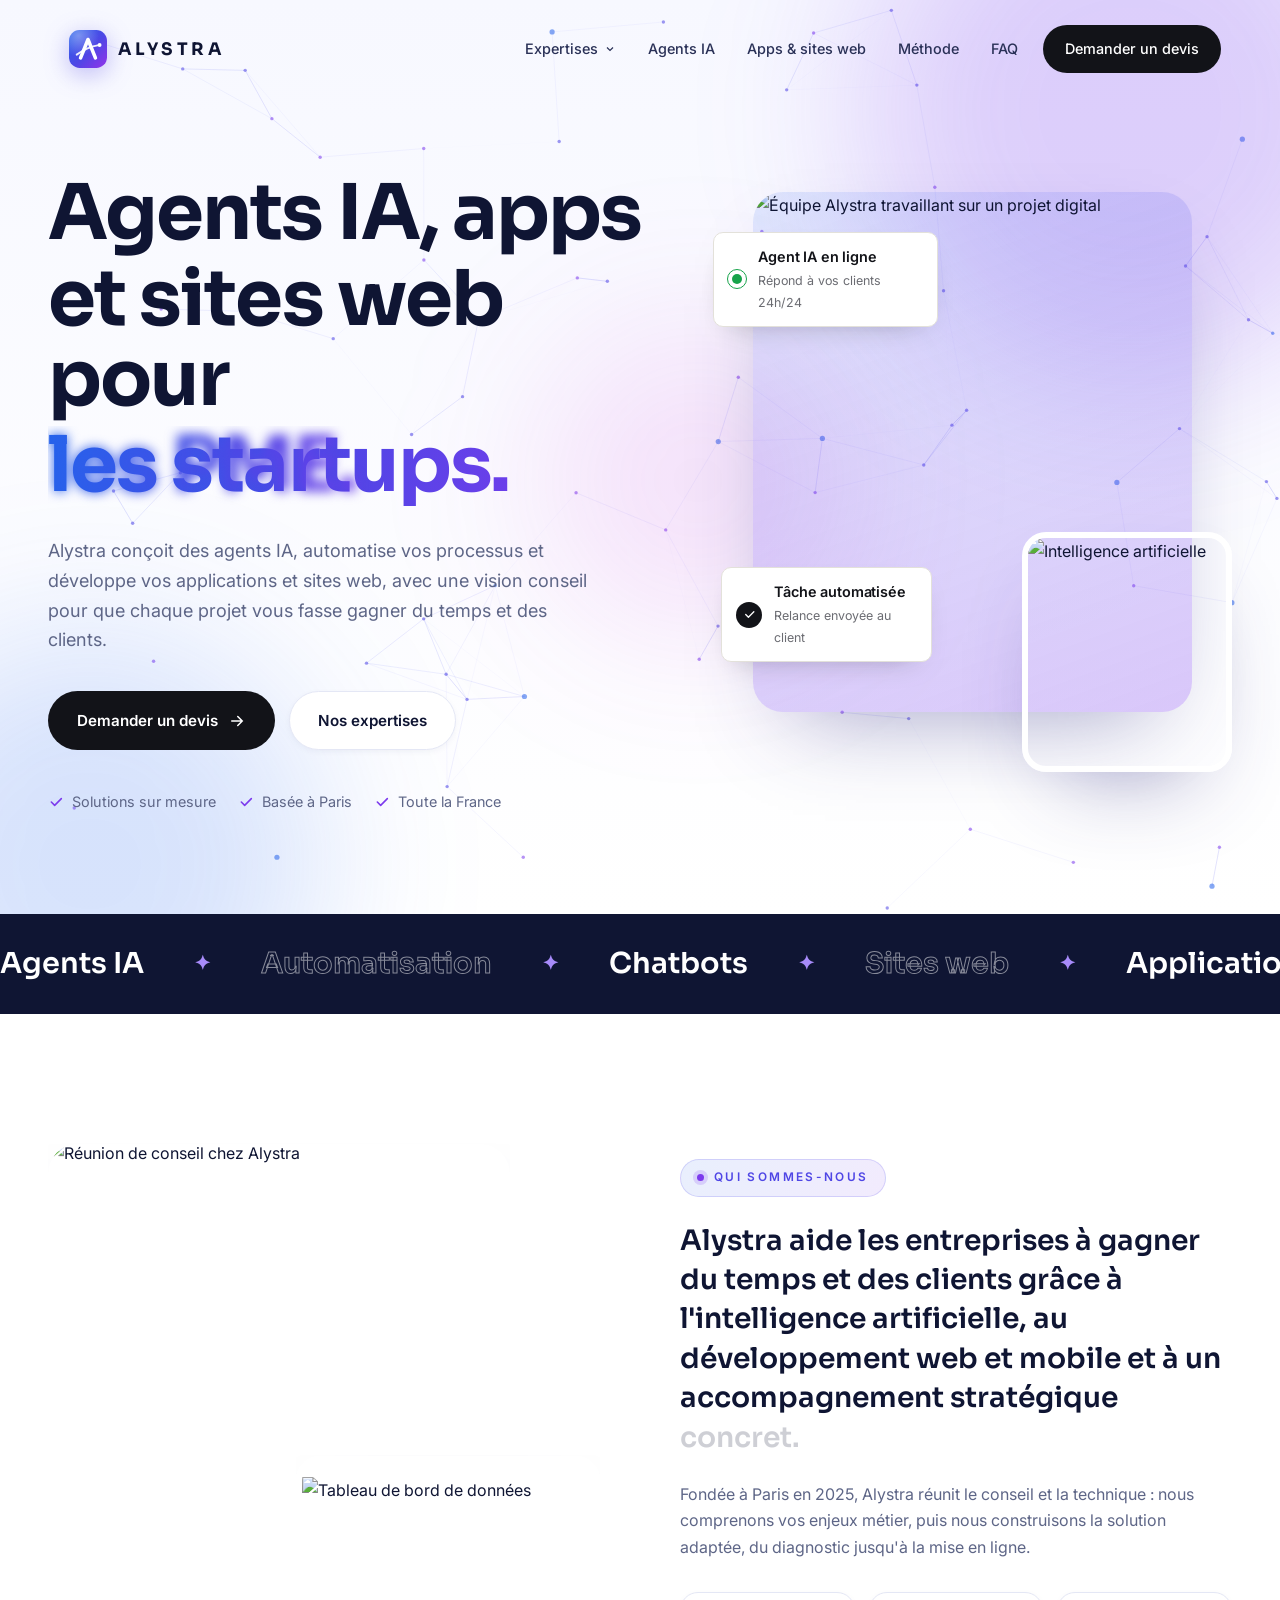
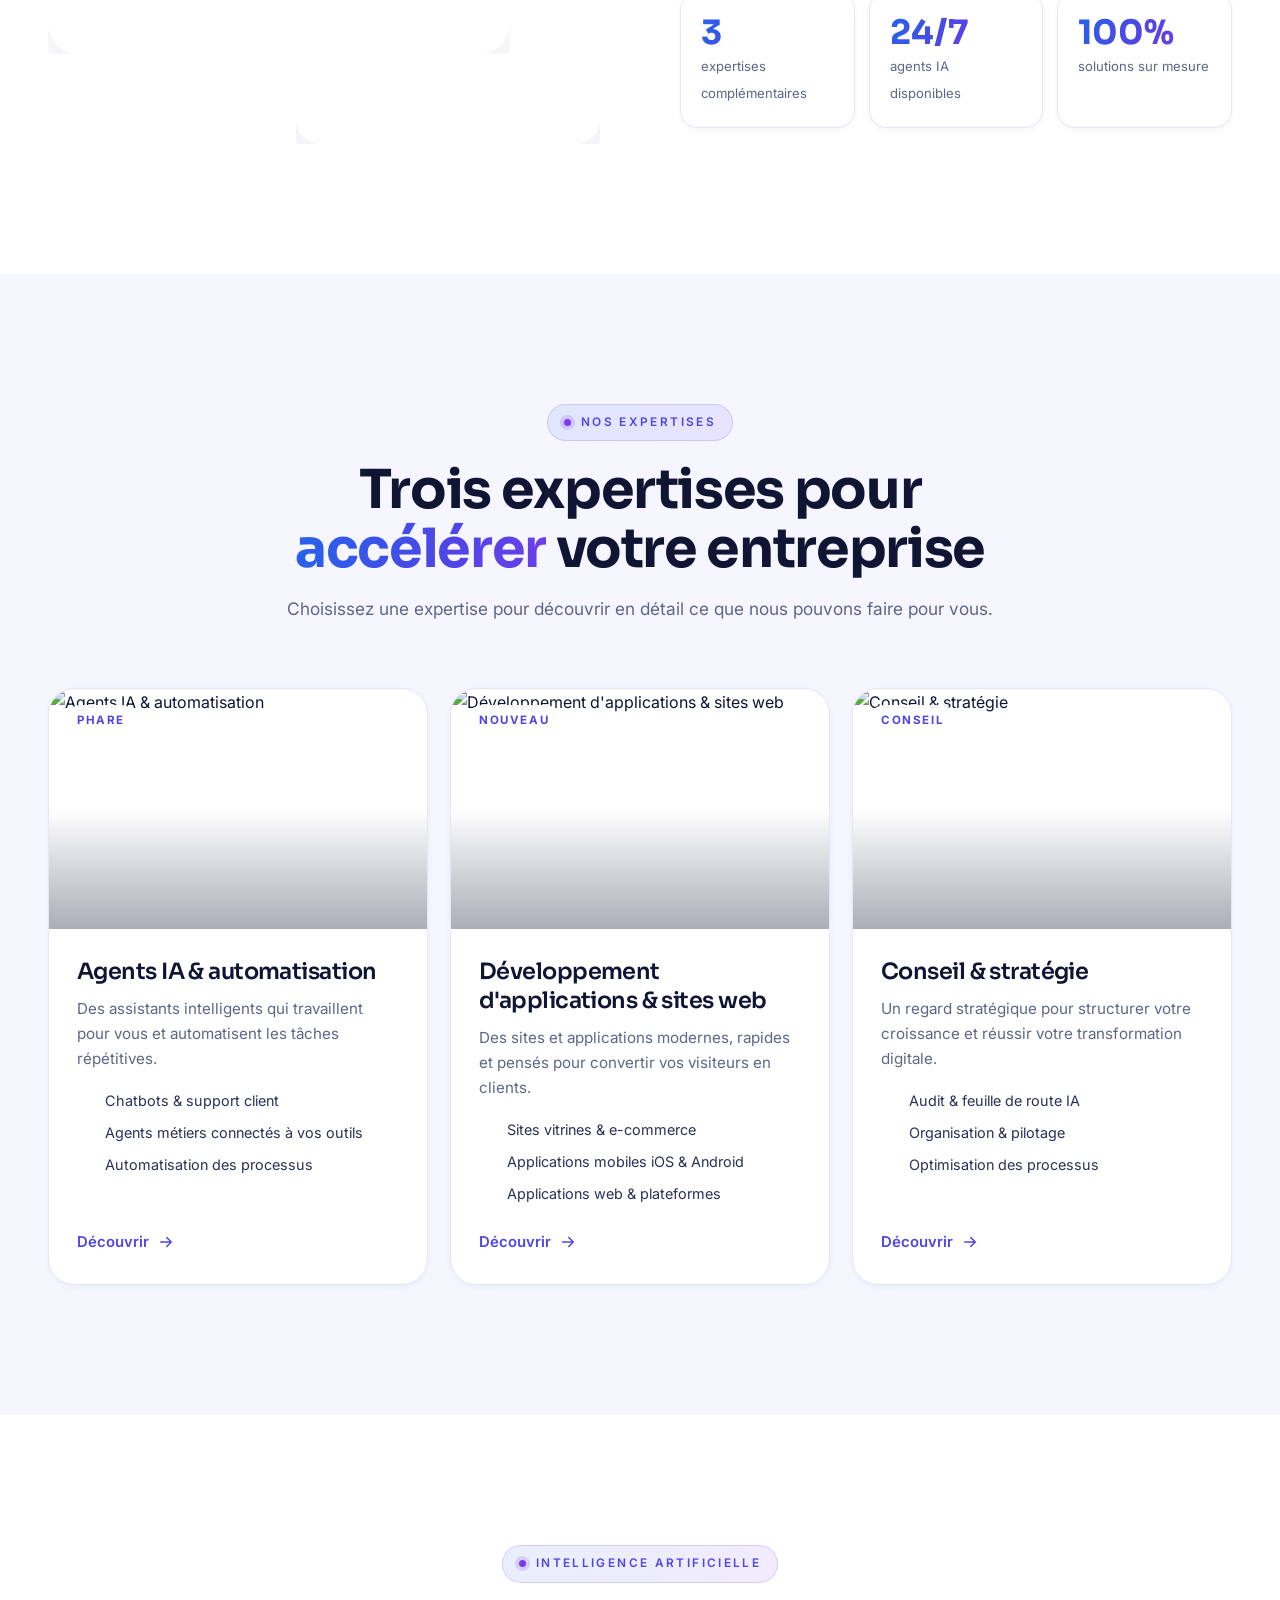
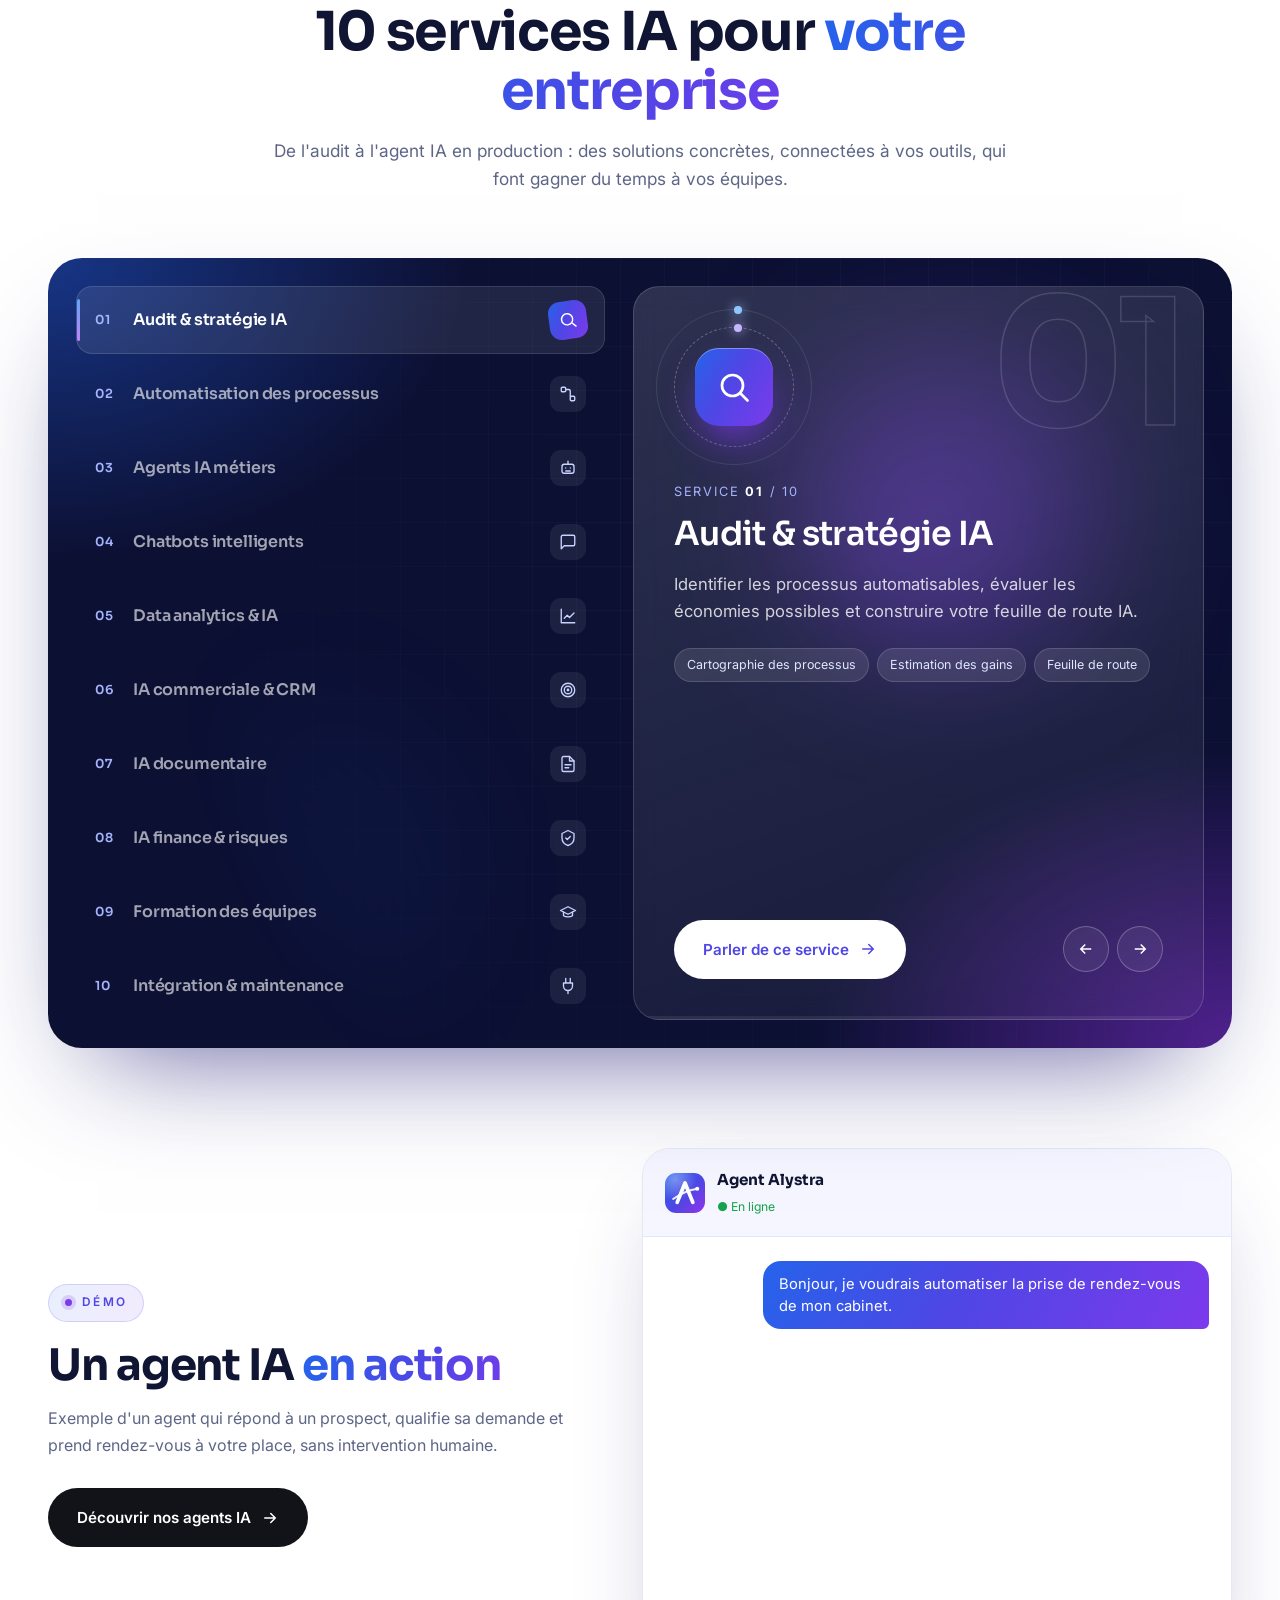
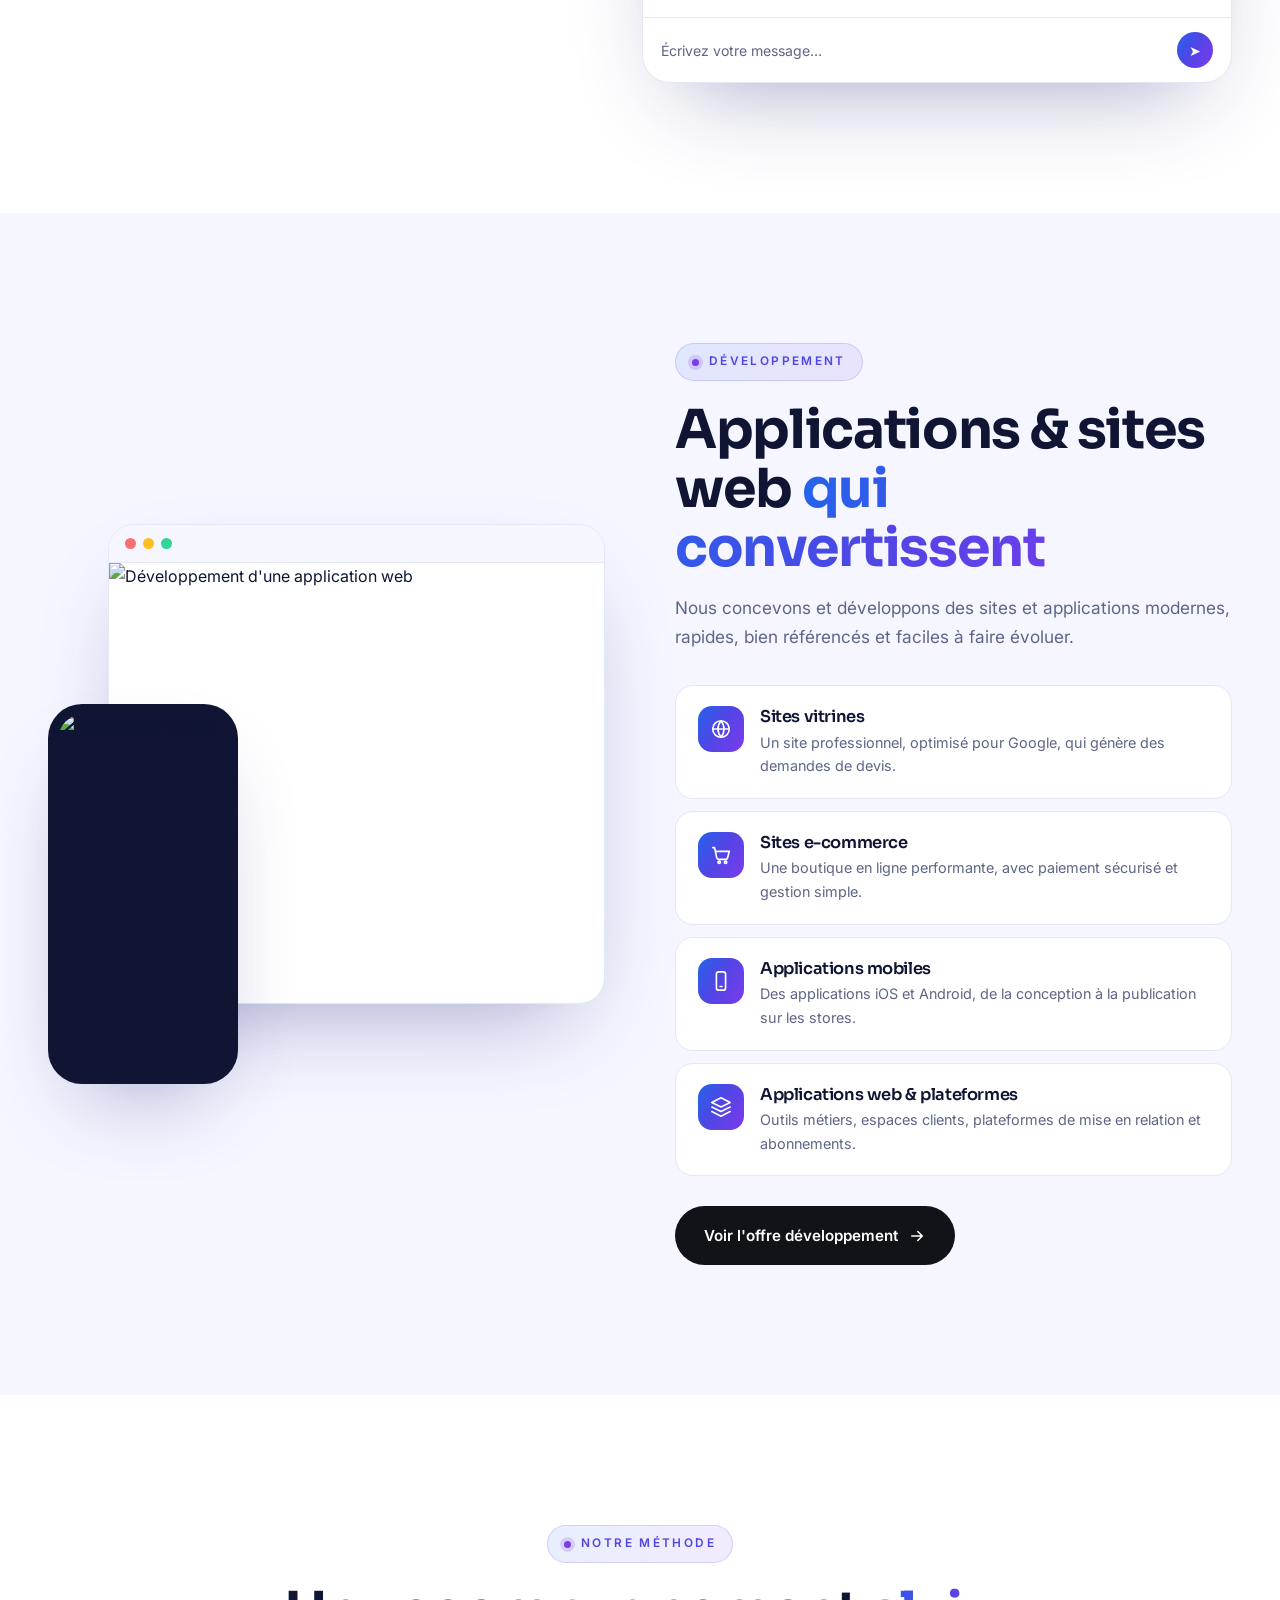
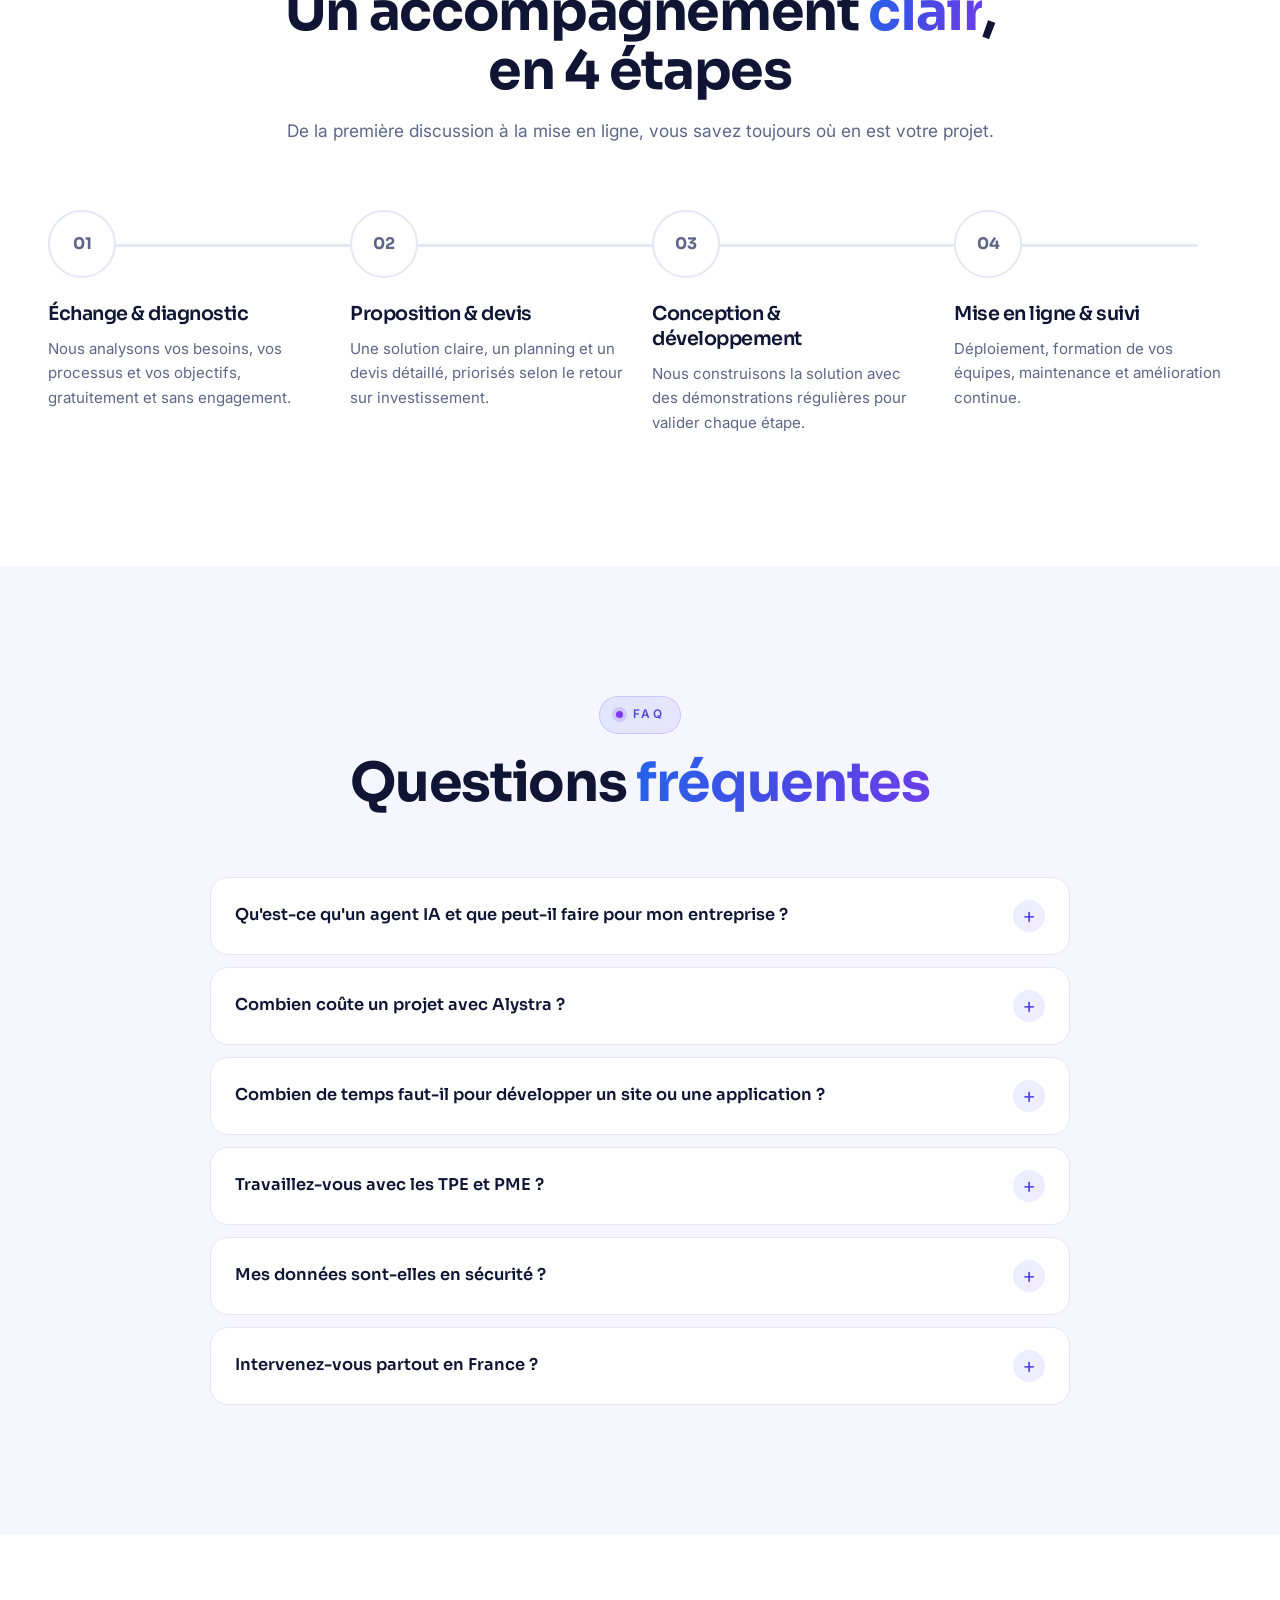
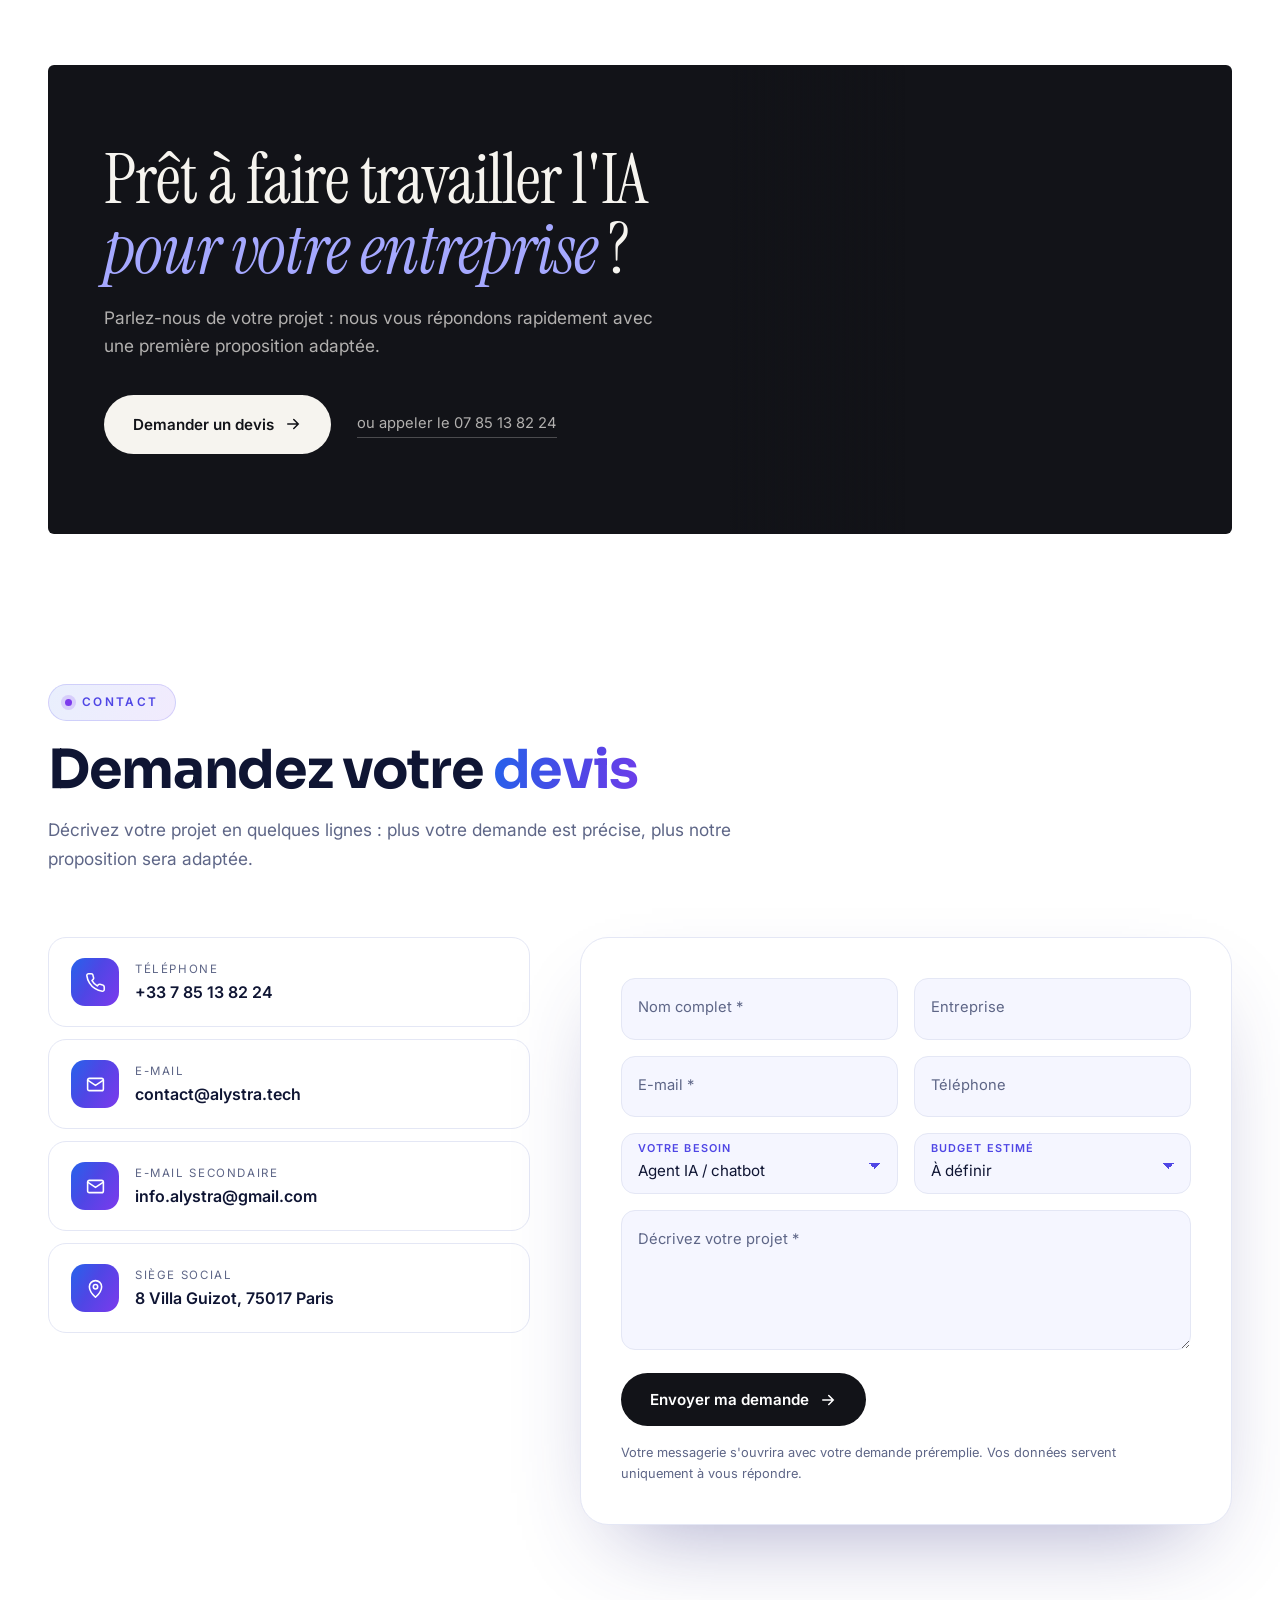
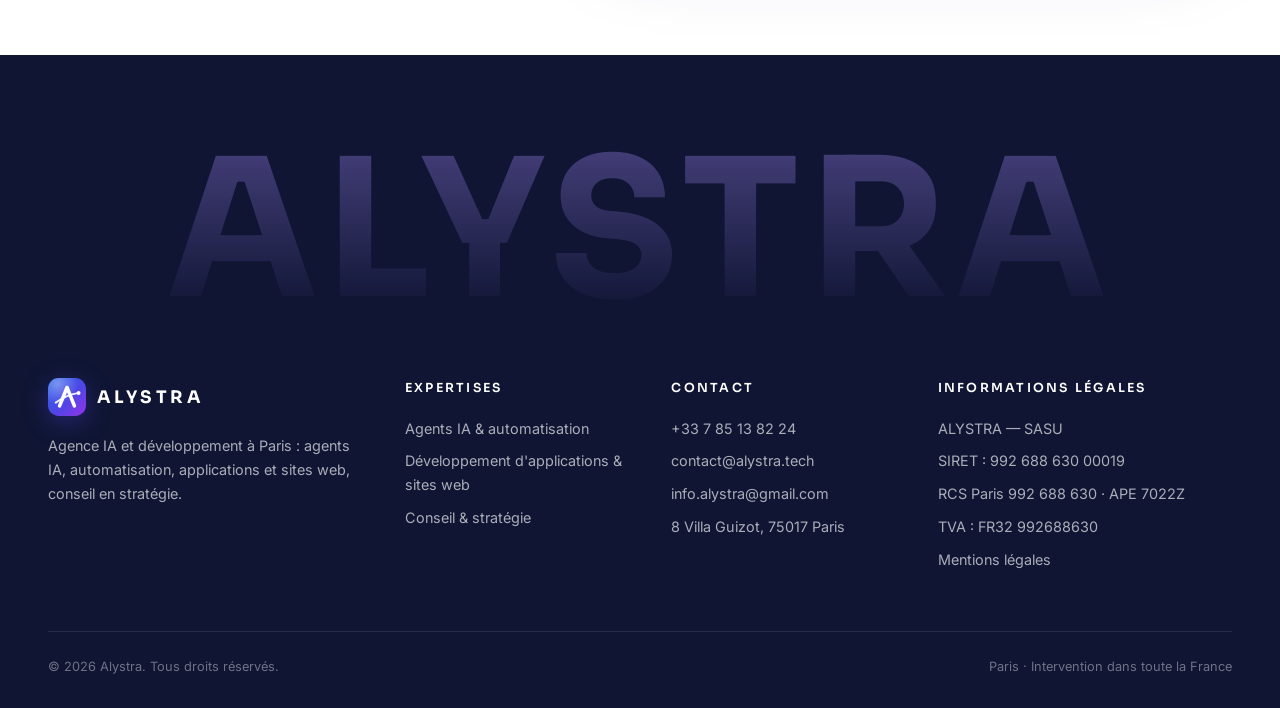
==== commit 3006849a: "Favicons Alystra (ICO, PNG, Apple, manifeste) - favicon.ico (16/32/48), favicon PNG 16/32/48 en vers" ====
--- a/index.html
+++ b/index.html
@@ -13,7 +13,11 @@
   <meta property="og:image" content="https://alystra.tech/assets/og-image.jpg" />
   <meta property="og:locale" content="fr_FR" />
   <meta name="theme-color" content="#4f46e5" />
+  <link rel="icon" href="favicon.ico" sizes="48x48" />
   <link rel="icon" type="image/svg+xml" href="assets/logo-mark.svg" />
+  <link rel="icon" type="image/png" sizes="32x32" href="assets/favicon-32.png" />
+  <link rel="apple-touch-icon" href="assets/apple-touch-icon.png" />
+  <link rel="manifest" href="site.webmanifest" />
   <link rel="preconnect" href="https://fonts.googleapis.com" />
   <link rel="preconnect" href="https://fonts.gstatic.com" crossorigin />
   <link href="https://fonts.googleapis.com/css2?family=Inter:wght@400;500;600;700&family=Sora:wght@400;500;600;700&display=swap" rel="stylesheet" />
